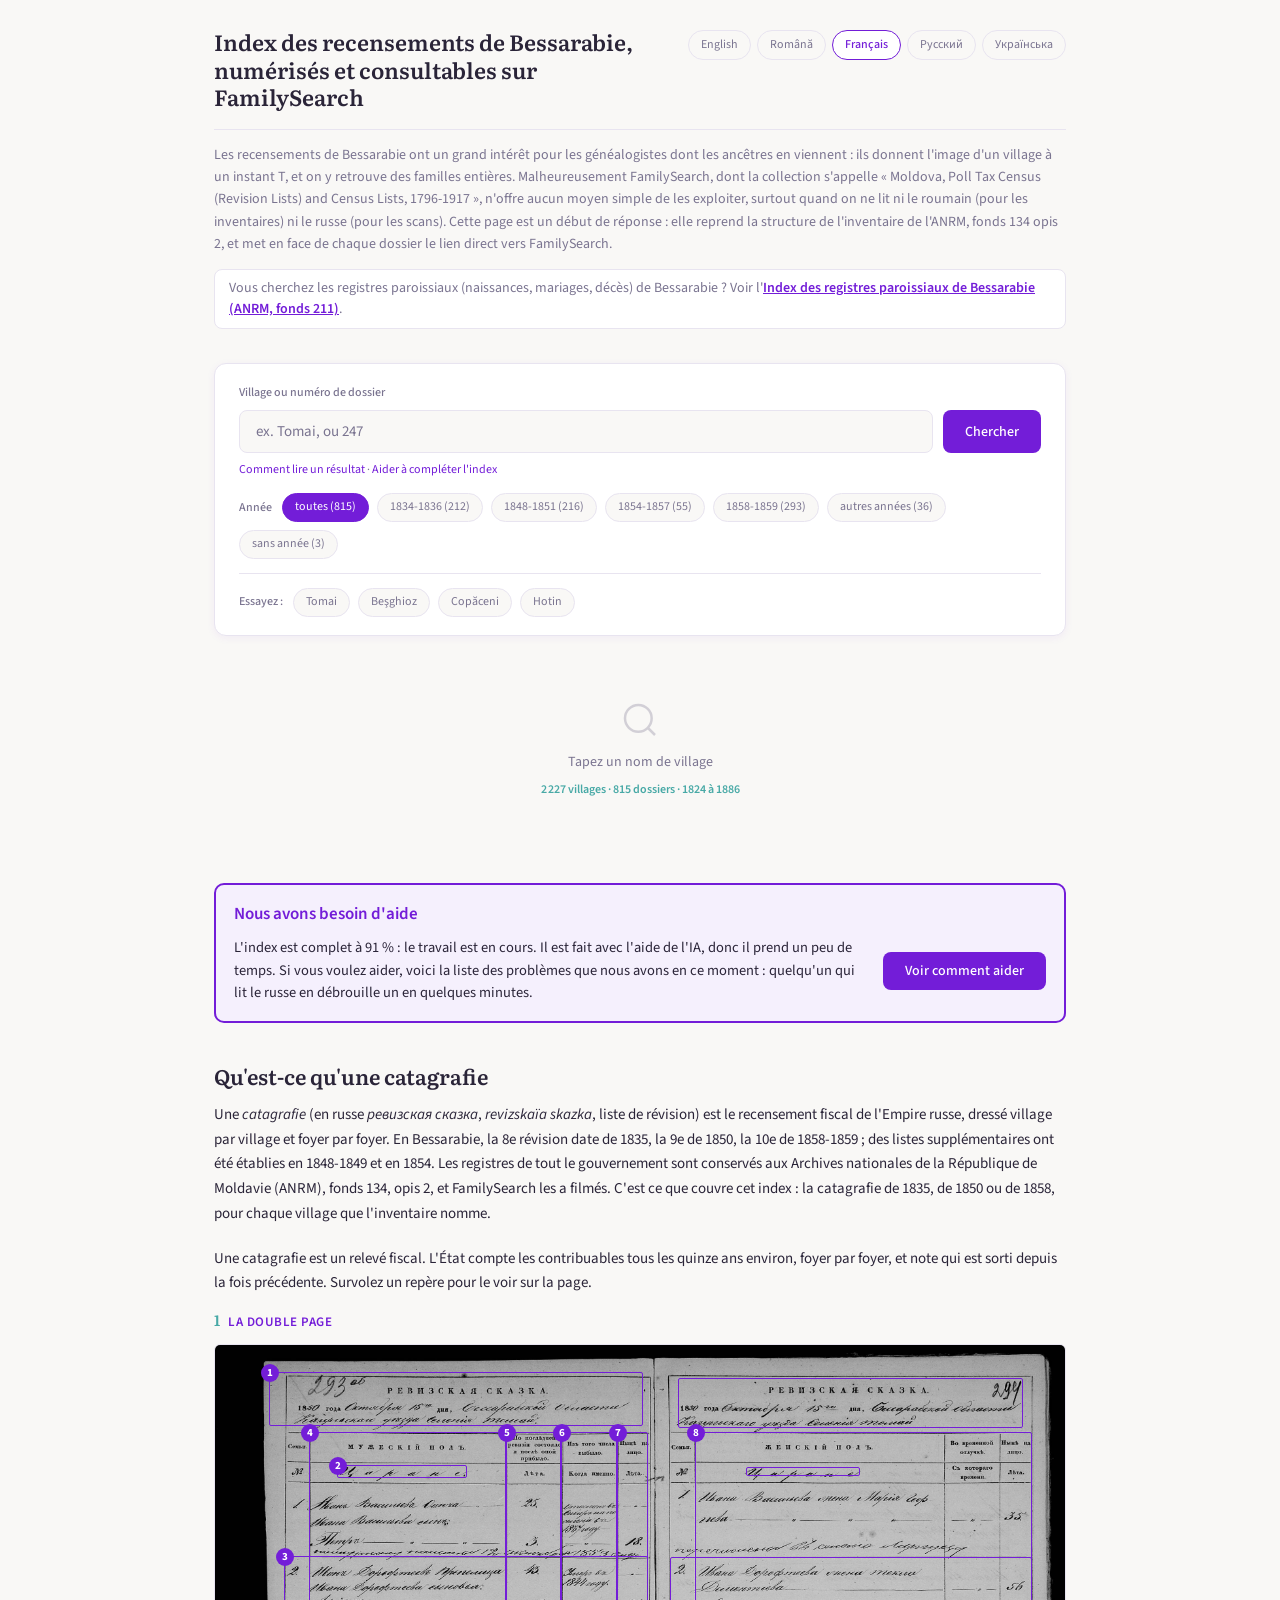
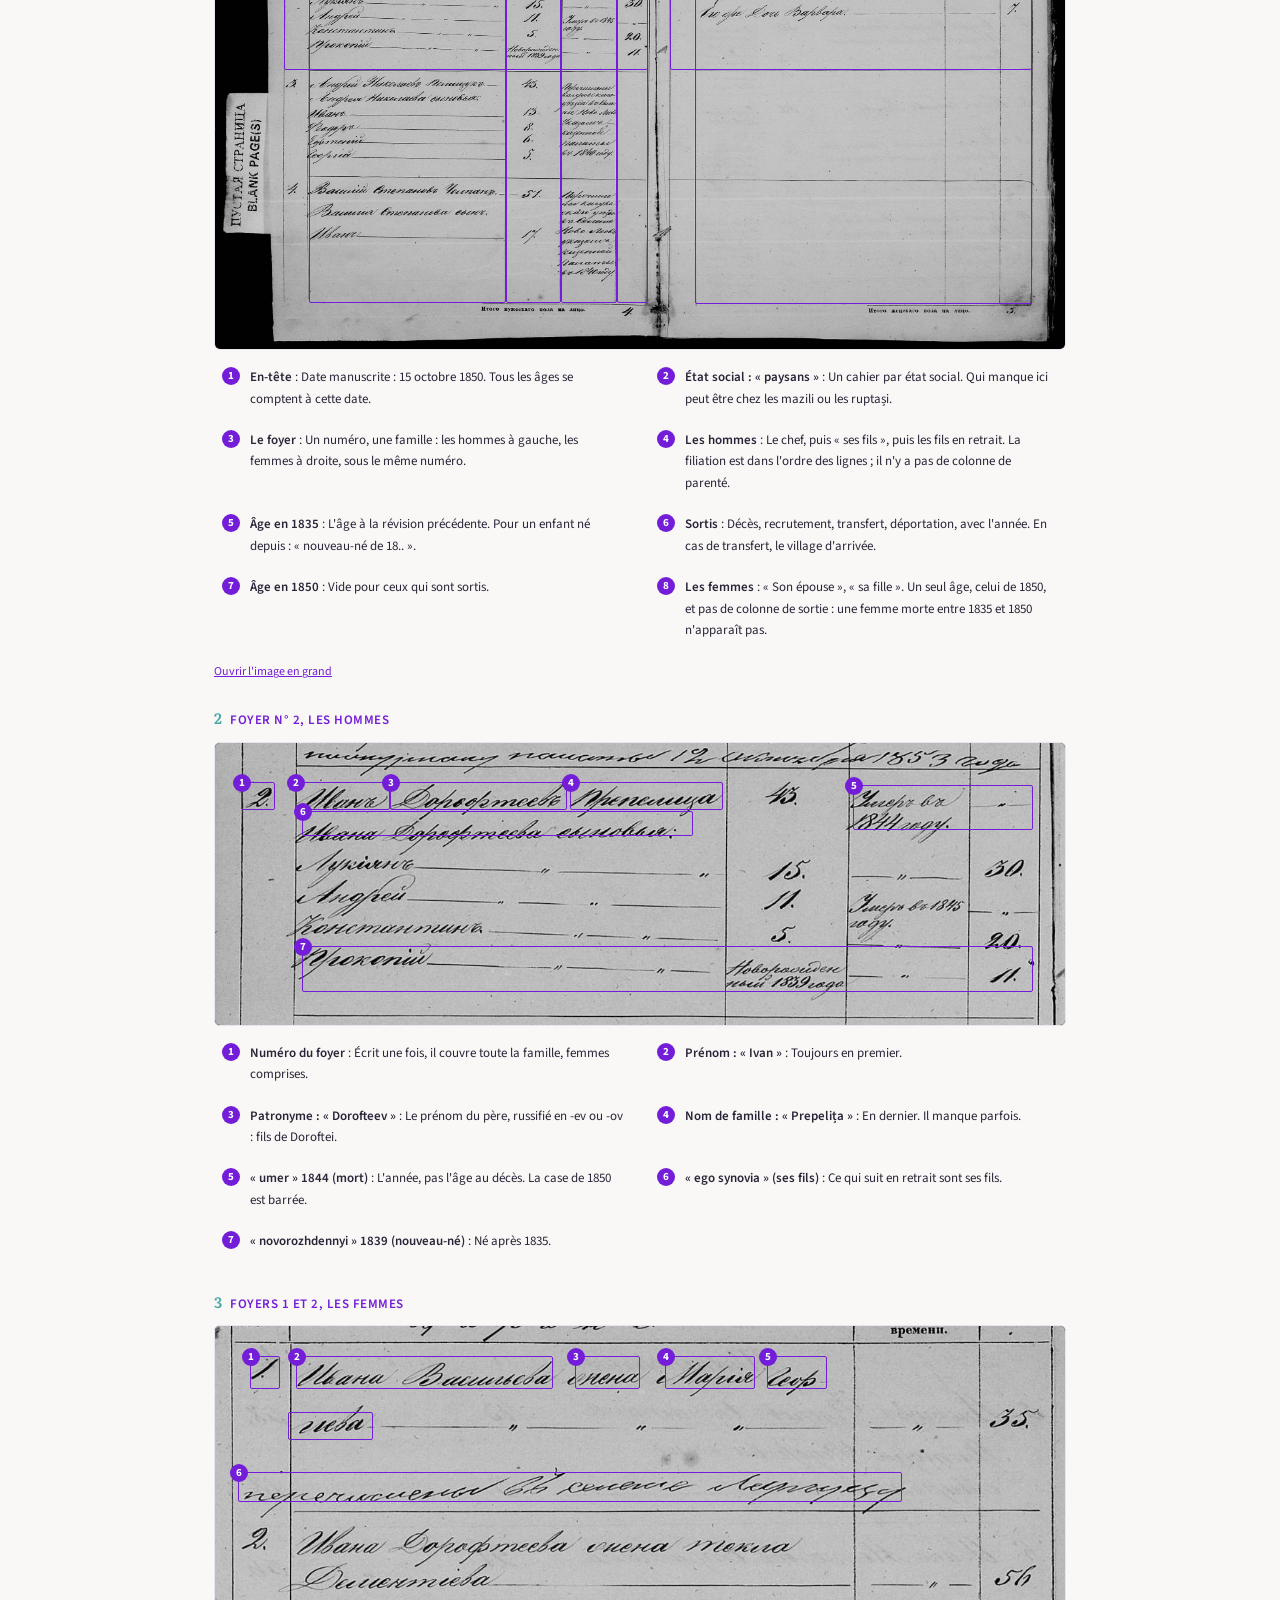
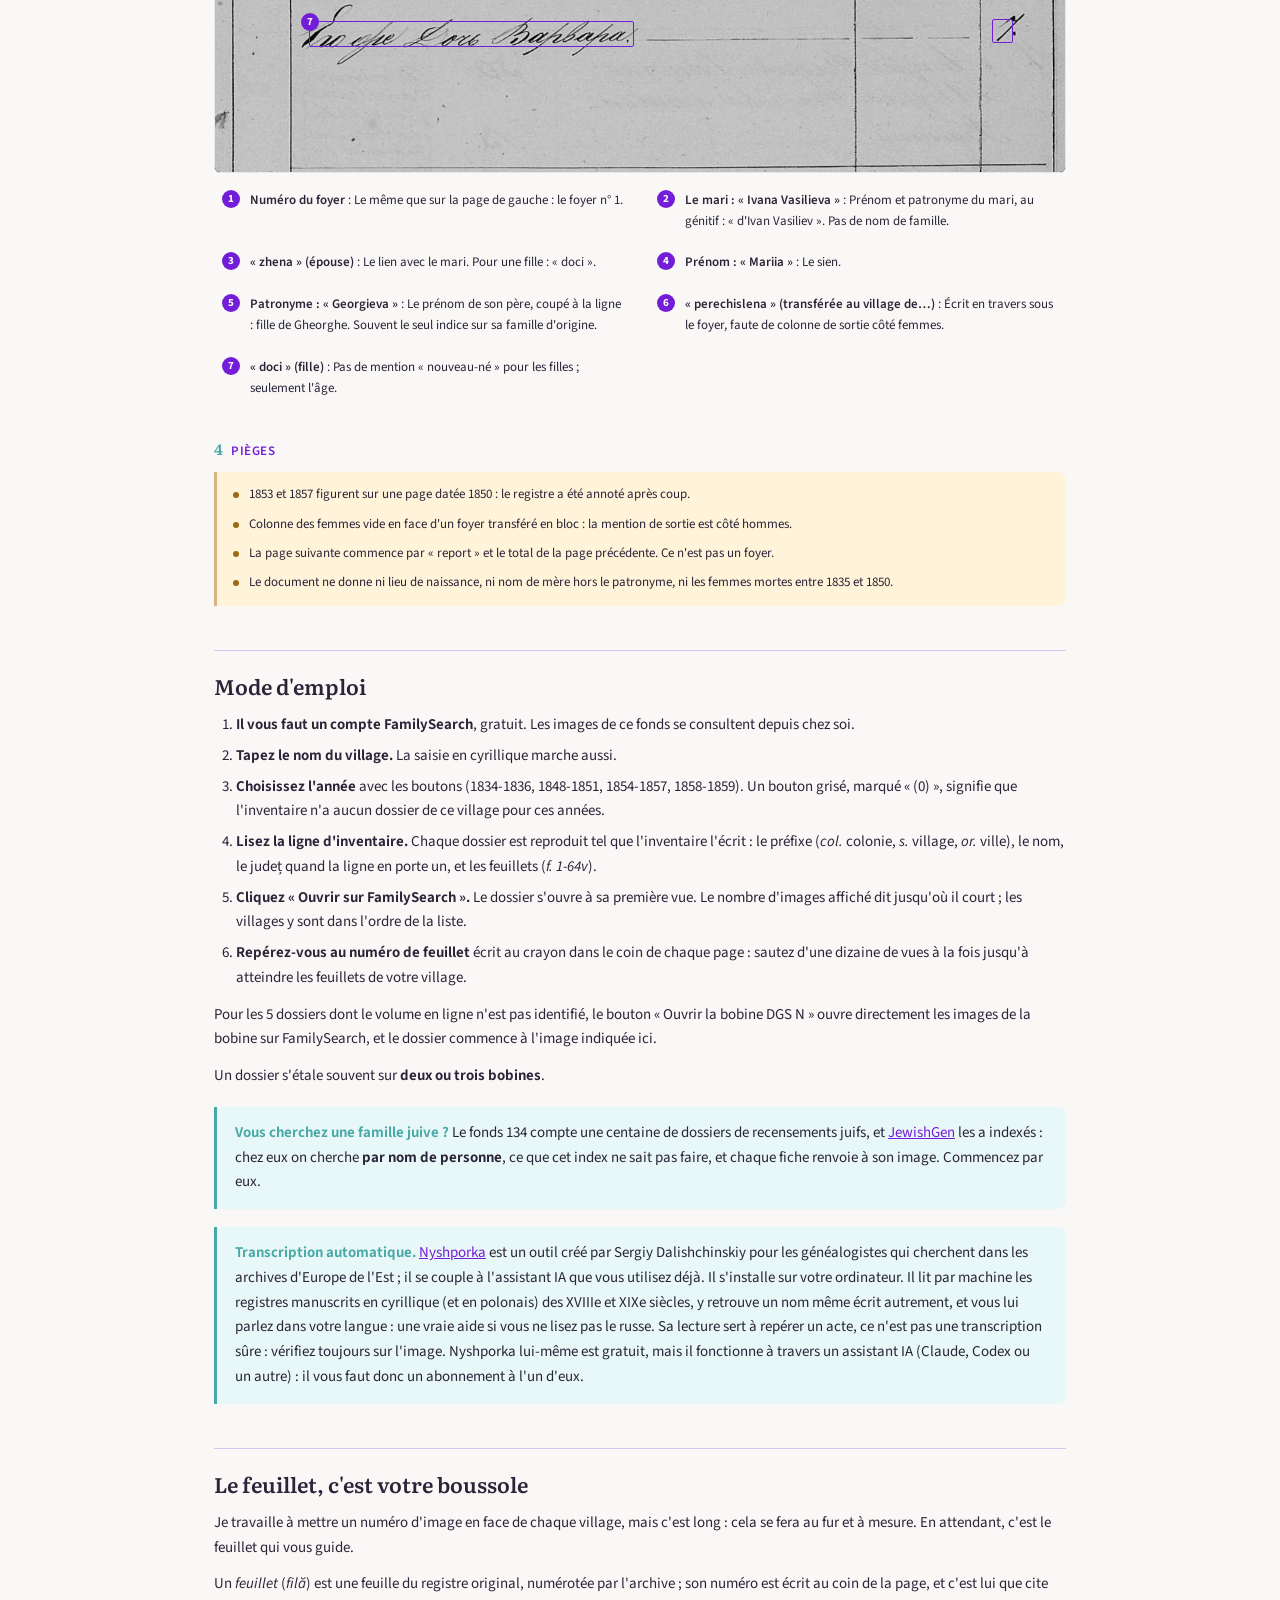
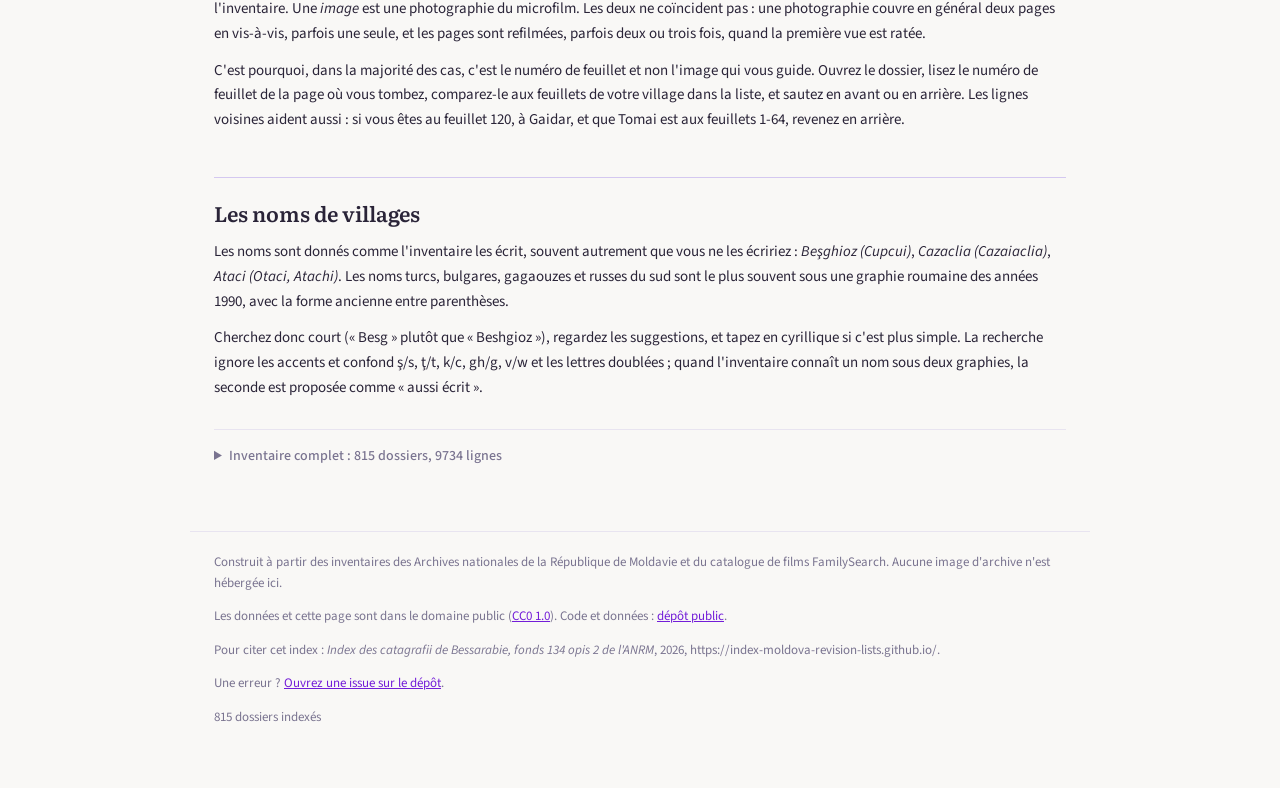
==== fr.html @ 15d94f18 "Vues proposées : 422, 435, 780, 837" ====
<!doctype html>
<html lang="fr">
<head>
<meta charset="utf-8">
<meta name="viewport" content="width=device-width, initial-scale=1">
<meta name="color-scheme" content="light dark">
<meta name="msvalidate.01" content="35AE9F61EAFE0A6614156FE046B05B93">
<title>Moldova, Poll Tax Census (Revision Lists) : les recensements de Bessarabie par village, 1835-1859</title>
<meta name="description" content="La collection FamilySearch ne se feuillette qu&#x27;image par image et l&#x27;inventaire est en roumain. Cet index vous mène de votre village au bon dossier, en un clic.">
<link rel="alternate" hreflang="en" href="https://index-moldova-revision-lists.github.io/">
<link rel="alternate" hreflang="ro" href="https://index-moldova-revision-lists.github.io/ro.html">
<link rel="alternate" hreflang="fr" href="https://index-moldova-revision-lists.github.io/fr.html">
<link rel="alternate" hreflang="ru" href="https://index-moldova-revision-lists.github.io/ru.html">
<link rel="alternate" hreflang="uk" href="https://index-moldova-revision-lists.github.io/uk.html">
<link rel="alternate" hreflang="x-default" href="https://index-moldova-revision-lists.github.io/">
<link rel="canonical" href="https://index-moldova-revision-lists.github.io/fr.html">
<link rel="preconnect" href="https://fonts.googleapis.com">
<link rel="preconnect" href="https://fonts.gstatic.com" crossorigin>
<link href="https://fonts.googleapis.com/css2?family=Literata:opsz,wght@7..72,400;7..72,600&family=Source+Sans+3:wght@400;500;600&display=swap" rel="stylesheet">
<link rel="stylesheet" href="style.css?v=96d4b957">
<script type="application/ld+json">{"@context":"https://schema.org","@type":"Dataset","name":"Index des recensements de Bessarabie, numérisés et consultables sur FamilySearch","description":"La collection FamilySearch ne se feuillette qu'image par image et l'inventaire est en roumain. Cet index vous mène de votre village au bon dossier, en un clic.","inLanguage":"fr","url":"https://index-moldova-revision-lists.github.io/fr.html","license":"https://creativecommons.org/publicdomain/zero/1.0/","isAccessibleForFree":true,"keywords":"catagrafie, ревизская сказка, ревізька казка, revision list, recensamant, poll tax census, Bessarabia, Basarabia, Moldova, ANRM, FamilySearch, genealogy, fond 134","temporalCoverage":"1824/1886","spatialCoverage":"Bessarabia (Republic of Moldova, Odesa and Chernivtsi oblasts, Ukraine)","isBasedOn":"National Archives of the Republic of Moldova, fond 134 opis 2","dateModified":"2026-10-25","distribution":[{"@type":"DataDownload","encodingFormat":"application/x-ndjson","contentUrl":"https://index-moldova-revision-lists.github.io/data/index.jsonl"},{"@type":"DataDownload","encodingFormat":"text/csv","contentUrl":"https://index-moldova-revision-lists.github.io/data/lignes.csv"},{"@type":"DataDownload","encodingFormat":"text/csv","contentUrl":"https://index-moldova-revision-lists.github.io/data/dossiers.csv"}],"sameAs":"https://github.com/index-moldova-revision-lists/index-moldova-revision-lists.github.io"}</script>
</head>
<body>
<header class="entete">
  <div class="entete-titre">
    <h1>Index des recensements de Bessarabie, numérisés et consultables sur FamilySearch</h1>
  </div>
  <nav class="langues"><a href="index.html" hreflang="en">English</a> <a href="ro.html" hreflang="ro">Română</a> <a href="fr.html" aria-current='page' hreflang="fr">Français</a> <a href="ru.html" hreflang="ru">Русский</a> <a href="uk.html" hreflang="uk">Українська</a></nav>
  <p class="chapeau">Les recensements de Bessarabie ont un grand intérêt pour les généalogistes dont les ancêtres en viennent : ils donnent l&#x27;image d&#x27;un village à un instant T, et on y retrouve des familles entières. Malheureusement FamilySearch, dont la collection s&#x27;appelle « Moldova, Poll Tax Census (Revision Lists) and Census Lists, 1796-1917 », n&#x27;offre aucun moyen simple de les exploiter, surtout quand on ne lit ni le roumain (pour les inventaires) ni le russe (pour les scans). Cette page est un début de réponse : elle reprend la structure de l&#x27;inventaire de l&#x27;ANRM, fonds 134 opis 2, et met en face de chaque dossier le lien direct vers FamilySearch.</p>
  <p class="croise">Vous cherchez les registres paroissiaux (naissances, mariages, décès) de Bessarabie ? Voir l&#x27;<a href="https://index-moldova-parish-registers.github.io/fr.html" hreflang="fr">Index des registres paroissiaux de Bessarabie (ANRM, fonds 211)</a>.</p>
</header>
<main>
<div class="search-box">
  <form id="recherche" role="search">
    <label for="q" class="filter-label">Village ou numéro de dossier</label>
    <div class="search-row">
      <div class="champ">
        <input id="q" class="search-input" type="search" placeholder="Chargement de l&#x27;index…" disabled autocomplete="off" spellcheck="false" role="combobox" aria-autocomplete="list" aria-expanded="false" aria-controls="suggestions">
        <ul id="suggestions" role="listbox" hidden></ul>
      </div>
      <button type="submit" id="bouton" class="btn" disabled>Chercher</button>
    </div>
  </form>
  <p class="aide"><a href="#mode-emploi">Comment lire un résultat</a> · <a href="help-fr.html">Aider à compléter l&#x27;index</a></p>
  <p id="graphie" hidden></p>
  <div id="annees" class="puces filters" hidden><span class="lbl">Année</span></div>
  <div id="vide" hidden>
    <p id="exemples" class="puces shortcuts"><span class="lbl">Essayez :</span></p>
  </div>
</div>
<div id="etat-vide" class="empty">
  <svg width="40" height="40" viewBox="0 0 24 24" fill="none" stroke="currentColor" stroke-width="1.5" aria-hidden="true"><circle cx="11" cy="11" r="8"/><path d="m21 21-4.35-4.35"/></svg>
  <p class="si-charge">Tapez un nom de village</p>
  <p class="si-chargement">Chargement de l&#x27;index…</p>
  <p id="stats-ligne" class="si-charge"></p>
</div>
<p id="chargement" class="erreur" hidden>L&#x27;index n&#x27;a pas pu être chargé. Rechargez la page.</p>
<p id="compte" class="status"></p>
<p id="proches" hidden></p>
<div id="resultats" class="results" hidden></div>
<aside class="encours"><h2>Nous avons besoin d&#x27;aide</h2><p>L&#x27;index est complet à 91 % : le travail est en cours. Il est fait avec l&#x27;aide de l&#x27;IA, donc il prend un peu de temps. Si vous voulez aider, voici la liste des problèmes que nous avons en ce moment : quelqu&#x27;un qui lit le russe en débrouille un en quelques minutes.</p><a class="btn" href="help-fr.html">Voir comment aider</a></aside>
<div class="textes">
<h2 id="catagrafie">Qu&#x27;est-ce qu&#x27;une catagrafie</h2>
<p>Une <em>catagrafie</em> (en russe <em>ревизская сказка</em>, <em>revizskaïa skazka</em>, liste de révision) est le recensement fiscal de l'Empire russe, dressé village par village et foyer par foyer. En Bessarabie, la 8e révision date de 1835, la 9e de 1850, la 10e de 1858-1859 ; des listes supplémentaires ont été établies en 1848-1849 et en 1854. Les registres de tout le gouvernement sont conservés aux Archives nationales de la République de Moldavie (ANRM), fonds 134, opis 2, et FamilySearch les a filmés. C'est ce que couvre cet index : la catagrafie de 1835, de 1850 ou de 1858, pour chaque village que l'inventaire nomme.</p>
<div class="illus">
<p>Une catagrafie est un relevé fiscal. L&#x27;État compte les contribuables tous les quinze ans environ, foyer par foyer, et note qui est sorti depuis la fois précédente. Survolez un repère pour le voir sur la page.</p>
<h3>La double page</h3>
<div class="illus-fig">
<div class="plaque" style="aspect-ratio:260000/185100">
<img src="catagrafie-tomai-1850.jpg" alt="Catagrafie de Tomai, 1850" width="2600" height="1851" loading="lazy" decoding="async">
<span class="zone" data-z="A1" style="left:6.400%;top:4.600%;width:44.000%;height:8.800%"><b>1</b></span>
<span class="zone" data-z="A1" style="left:54.500%;top:5.600%;width:40.500%;height:8.200%"></span>
<span class="zone" data-z="A2" style="left:14.400%;top:20.000%;width:15.300%;height:2.100%"><b>2</b></span>
<span class="zone" data-z="A2" style="left:62.500%;top:20.200%;width:13.400%;height:1.600%"></span>
<span class="zone" data-z="A3" style="left:8.100%;top:35.000%;width:42.900%;height:18.800%"><b>3</b></span>
<span class="zone" data-z="A3" style="left:53.500%;top:35.100%;width:42.600%;height:18.700%"></span>
<span class="zone" data-z="A4" style="left:11.100%;top:14.400%;width:23.100%;height:78.000%"><b>4</b></span>
<span class="zone" data-z="A5" style="left:34.200%;top:14.400%;width:6.500%;height:78.000%"><b>5</b></span>
<span class="zone" data-z="A6" style="left:40.700%;top:14.400%;width:6.600%;height:78.000%"><b>6</b></span>
<span class="zone" data-z="A7" style="left:47.300%;top:14.400%;width:3.700%;height:78.000%"><b>7</b></span>
<span class="zone" data-z="A8" style="left:56.500%;top:14.500%;width:39.600%;height:78.000%"><b>8</b></span>
</div>
<ol class="illus-leg">
<li data-z="A1"><b>1</b><span><strong>En-tête</strong> : Date manuscrite : 15 octobre 1850. Tous les âges se comptent à cette date.</span></li>
<li data-z="A2"><b>2</b><span><strong>État social : « paysans »</strong> : Un cahier par état social. Qui manque ici peut être chez les mazili ou les ruptași.</span></li>
<li data-z="A3"><b>3</b><span><strong>Le foyer</strong> : Un numéro, une famille : les hommes à gauche, les femmes à droite, sous le même numéro.</span></li>
<li data-z="A4"><b>4</b><span><strong>Les hommes</strong> : Le chef, puis « ses fils », puis les fils en retrait. La filiation est dans l&#x27;ordre des lignes ; il n&#x27;y a pas de colonne de parenté.</span></li>
<li data-z="A5"><b>5</b><span><strong>Âge en 1835</strong> : L&#x27;âge à la révision précédente. Pour un enfant né depuis : « nouveau-né de 18.. ».</span></li>
<li data-z="A6"><b>6</b><span><strong>Sortis</strong> : Décès, recrutement, transfert, déportation, avec l&#x27;année. En cas de transfert, le village d&#x27;arrivée.</span></li>
<li data-z="A7"><b>7</b><span><strong>Âge en 1850</strong> : Vide pour ceux qui sont sortis.</span></li>
<li data-z="A8"><b>8</b><span><strong>Les femmes</strong> : « Son épouse », « sa fille ». Un seul âge, celui de 1850, et pas de colonne de sortie : une femme morte entre 1835 et 1850 n&#x27;apparaît pas.</span></li>
</ol></div>
<p class="illus-lien"><a href="catagrafie-tomai-1850.jpg" target="_blank" rel="noopener">Ouvrir l&#x27;image en grand</a></p>
<h3>Foyer n° 2, les hommes</h3>
<div class="illus-fig">
<div class="plaque" style="aspect-ratio:118820/39611">
<img src="catagrafie-tomai-1850.jpg" alt="Catagrafie de Tomai, 1850" width="2600" height="1851" loading="lazy" decoding="async" style="position:absolute;max-width:none;width:218.818%;left:-14.880%;top:-156.075%">
<span class="zone" data-z="B1" style="left:3.063%;top:14.019%;width:3.939%;height:9.813%"><b>1</b></span>
<span class="zone" data-z="B2" style="left:9.409%;top:14.019%;width:11.160%;height:9.813%"><b>2</b></span>
<span class="zone" data-z="B3" style="left:20.569%;top:14.019%;width:20.788%;height:9.813%"><b>3</b></span>
<span class="zone" data-z="B4" style="left:41.794%;top:14.019%;width:17.943%;height:9.813%"><b>4</b></span>
<span class="zone" data-z="B5" style="left:75.055%;top:14.953%;width:21.225%;height:15.888%"><b>5</b></span>
<span class="zone" data-z="B6" style="left:10.284%;top:24.299%;width:45.952%;height:8.879%"><b>6</b></span>
<span class="zone" data-z="B7" style="left:10.284%;top:71.963%;width:85.996%;height:16.355%"><b>7</b></span>
</div>
<ol class="illus-leg">
<li data-z="B1"><b>1</b><span><strong>Numéro du foyer</strong> : Écrit une fois, il couvre toute la famille, femmes comprises.</span></li>
<li data-z="B2"><b>2</b><span><strong>Prénom : « Ivan »</strong> : Toujours en premier.</span></li>
<li data-z="B3"><b>3</b><span><strong>Patronyme : « Dorofteev »</strong> : Le prénom du père, russifié en -ev ou -ov : fils de Doroftei.</span></li>
<li data-z="B4"><b>4</b><span><strong>Nom de famille : « Prepelița »</strong> : En dernier. Il manque parfois.</span></li>
<li data-z="B5"><b>5</b><span><strong>« umer » 1844 (mort)</strong> : L&#x27;année, pas l&#x27;âge au décès. La case de 1850 est barrée.</span></li>
<li data-z="B6"><b>6</b><span><strong>« ego synovia » (ses fils)</strong> : Ce qui suit en retrait sont ses fils.</span></li>
<li data-z="B7"><b>7</b><span><strong>« novorozhdennyi » 1839 (nouveau-né)</strong> : Né après 1835.</span></li>
</ol></div>
<h3>Foyers 1 et 2, les femmes</h3>
<div class="illus-fig">
<div class="plaque" style="aspect-ratio:114920/60343">
<img src="catagrafie-tomai-1850.jpg" alt="Catagrafie de Tomai, 1850" width="2600" height="1851" loading="lazy" decoding="async" style="position:absolute;max-width:none;width:226.244%;left:-119.005%;top:-66.258%">
<span class="zone" data-z="C1" style="left:4.072%;top:6.748%;width:3.620%;height:7.362%"><b>1</b></span>
<span class="zone" data-z="C2" style="left:9.502%;top:6.748%;width:30.317%;height:7.362%"><b>2</b></span>
<span class="zone" data-z="C3" style="left:42.308%;top:6.748%;width:7.692%;height:7.362%"><b>3</b></span>
<span class="zone" data-z="C4" style="left:52.941%;top:6.748%;width:10.633%;height:7.362%"><b>4</b></span>
<span class="zone" data-z="C5" style="left:64.932%;top:6.748%;width:7.014%;height:7.362%"><b>5</b></span>
<span class="zone" data-z="C5" style="left:8.597%;top:19.325%;width:9.955%;height:6.135%"></span>
<span class="zone" data-z="C6" style="left:2.715%;top:32.822%;width:78.054%;height:6.748%"><b>6</b></span>
<span class="zone" data-z="C7" style="left:11.086%;top:66.258%;width:38.235%;height:5.828%"><b>7</b></span>
<span class="zone" data-z="C7" style="left:91.403%;top:65.644%;width:2.489%;height:5.521%"></span>
</div>
<ol class="illus-leg">
<li data-z="C1"><b>1</b><span><strong>Numéro du foyer</strong> : Le même que sur la page de gauche : le foyer n° 1.</span></li>
<li data-z="C2"><b>2</b><span><strong>Le mari : « Ivana Vasilieva »</strong> : Prénom et patronyme du mari, au génitif : « d&#x27;Ivan Vasiliev ». Pas de nom de famille.</span></li>
<li data-z="C3"><b>3</b><span><strong>« zhena » (épouse)</strong> : Le lien avec le mari. Pour une fille : « doci ».</span></li>
<li data-z="C4"><b>4</b><span><strong>Prénom : « Mariia »</strong> : Le sien.</span></li>
<li data-z="C5"><b>5</b><span><strong>Patronyme : « Georgieva »</strong> : Le prénom de son père, coupé à la ligne : fille de Gheorghe. Souvent le seul indice sur sa famille d&#x27;origine.</span></li>
<li data-z="C6"><b>6</b><span><strong>« perechislena » (transférée au village de…)</strong> : Écrit en travers sous le foyer, faute de colonne de sortie côté femmes.</span></li>
<li data-z="C7"><b>7</b><span><strong>« doci » (fille)</strong> : Pas de mention « nouveau-né » pour les filles ; seulement l&#x27;âge.</span></li>
</ol></div>
<h3>Pièges</h3><ul class="illus-pieges">
<li>1853 et 1857 figurent sur une page datée 1850 : le registre a été annoté après coup.</li>
<li>Colonne des femmes vide en face d&#x27;un foyer transféré en bloc : la mention de sortie est côté hommes.</li>
<li>La page suivante commence par « report » et le total de la page précédente. Ce n&#x27;est pas un foyer.</li>
<li>Le document ne donne ni lieu de naissance, ni nom de mère hors le patronyme, ni les femmes mortes entre 1835 et 1850.</li>
</ul>
</div>
<h2 id="mode-emploi">Mode d&#x27;emploi</h2>
<ol><li><strong>Il vous faut un compte FamilySearch</strong>, gratuit. Les images de ce fonds se consultent depuis chez soi.</li><li><strong>Tapez le nom du village.</strong> La saisie en cyrillique marche aussi.</li><li><strong>Choisissez l'année</strong> avec les boutons (1834-1836, 1848-1851, 1854-1857, 1858-1859). Un bouton grisé, marqué « (0) », signifie que l'inventaire n'a aucun dossier de ce village pour ces années.</li><li><strong>Lisez la ligne d'inventaire.</strong> Chaque dossier est reproduit tel que l'inventaire l'écrit : le préfixe (<em>col.</em> colonie, <em>s.</em> village, <em>or.</em> ville), le nom, le județ quand la ligne en porte un, et les feuillets (<em>f. 1-64v</em>).</li><li><strong>Cliquez « Ouvrir sur FamilySearch ».</strong> Le dossier s'ouvre à sa première vue. Le nombre d'images affiché dit jusqu'où il court ; les villages y sont dans l'ordre de la liste.</li><li><strong>Repérez-vous au numéro de feuillet</strong> écrit au crayon dans le coin de chaque page : sautez d'une dizaine de vues à la fois jusqu'à atteindre les feuillets de votre village.</li></ol>
<p>Pour les 5 dossiers dont le volume en ligne n'est pas identifié, le bouton « Ouvrir la bobine DGS N » ouvre directement les images de la bobine sur FamilySearch, et le dossier commence à l'image indiquée ici.</p>
<p>Un dossier s'étale souvent sur <strong>deux ou trois bobines</strong>.</p>
<p class='encadre'><strong>Vous cherchez une famille juive ?</strong> Le fonds 134 compte une centaine de dossiers de recensements juifs, et <a href='https://www.jewishgen.org/databases/all/' rel='noopener'>JewishGen</a> les a indexés : chez eux on cherche <strong>par nom de personne</strong>, ce que cet index ne sait pas faire, et chaque fiche renvoie à son image. Commencez par eux.</p>
<p class='encadre'><strong>Transcription automatique.</strong> <a href='https://nyshporka.online/fr/' rel='noopener'>Nyshporka</a> est un outil créé par Sergiy Dalishchinskiy pour les généalogistes qui cherchent dans les archives d'Europe de l'Est ; il se couple à l'assistant IA que vous utilisez déjà. Il s'installe sur votre ordinateur. Il lit par machine les registres manuscrits en cyrillique (et en polonais) des XVIIIe et XIXe siècles, y retrouve un nom même écrit autrement, et vous lui parlez dans votre langue : une vraie aide si vous ne lisez pas le russe. Sa lecture sert à repérer un acte, ce n'est pas une transcription sûre : vérifiez toujours sur l'image. Nyshporka lui-même est gratuit, mais il fonctionne à travers un assistant IA (Claude, Codex ou un autre) : il vous faut donc un abonnement à l'un d'eux.</p>
<h2 id="feuillet">Le feuillet, c&#x27;est votre boussole</h2>
<p>Je travaille à mettre un numéro d'image en face de chaque village, mais c'est long : cela se fera au fur et à mesure. En attendant, c'est le feuillet qui vous guide.</p>
<p>Un <em>feuillet</em> (<em>filă</em>) est une feuille du registre original, numérotée par l'archive ; son numéro est écrit au coin de la page, et c'est lui que cite l'inventaire. Une <em>image</em> est une photographie du microfilm. Les deux ne coïncident pas : une photographie couvre en général deux pages en vis-à-vis, parfois une seule, et les pages sont refilmées, parfois deux ou trois fois, quand la première vue est ratée.</p>
<p>C'est pourquoi, dans la majorité des cas, c'est le numéro de feuillet et non l'image qui vous guide. Ouvrez le dossier, lisez le numéro de feuillet de la page où vous tombez, comparez-le aux feuillets de votre village dans la liste, et sautez en avant ou en arrière. Les lignes voisines aident aussi : si vous êtes au feuillet 120, à Gaidar, et que Tomai est aux feuillets 1-64, revenez en arrière.</p>
<h2 id="noms">Les noms de villages</h2>
<p>Les noms sont donnés comme l'inventaire les écrit, souvent autrement que vous ne les écririez : <em>Beşghioz (Cupcui)</em>, <em>Cazaclia (Cazaiaclia)</em>, <em>Ataci (Otaci, Atachi)</em>. Les noms turcs, bulgares, gagaouzes et russes du sud sont le plus souvent sous une graphie roumaine des années 1990, avec la forme ancienne entre parenthèses.</p>
<p>Cherchez donc court (« Besg » plutôt que « Beshgioz »), regardez les suggestions, et tapez en cyrillique si c'est plus simple. La recherche ignore les accents et confond ş/s, ţ/t, k/c, gh/g, v/w et les lettres doublées ; quand l'inventaire connaît un nom sous deux graphies, la seconde est proposée comme « aussi écrit ».</p>
</div>
<details class="inventaire" id="inventaire">
<summary>Inventaire complet : 815 dossiers, 9734 lignes</summary>
<p class="inv-intro">L'inventaire entier en texte, pour qu'il se lise, s'imprime, se cite, et que les moteurs de recherche le trouvent. Le champ de recherche ci-dessus fait la même chose en un clic ; chaque numéro de dossier ci-dessous ouvre son résultat.</p>
<p class="inv-intro">Les données, lisibles par une machine : <a href='data/index.jsonl'>index.jsonl</a>, <a href='data/lignes.csv'>lignes.csv</a>, <a href='data/dossiers.csv'>dossiers.csv</a>, avec un <a href='data/DICTIONNAIRE.md'>dictionnaire des champs</a> et un <a href='llms.txt'>mode d'emploi pour les assistants IA</a>. Domaine public, sans clé d'accès.</p>
<ol class="inv">
<li><a href="?q=1">1</a> · <i>1834</i> · <span>Listes de revision des paysans des villages du judet d&#x27;Akkerman, pour les annees 1834-1836.</span><em>Villages : Roşu · Hanchîşla (Ganchişla, Hanul Cîşlei) · Palanca · Tudora (Tudorova) · Crocmaz (Corcmaz) · Olăneşti · Cioburciu · Talmaza · Alexandrovca, plasa Olăneşti · Vedensc · Voznesensc · Ermoclia · Ivanovca plasa Olăneşti · Copceac · Carahasani plasa Olăneşti · Caplani · Moldovca (Vădeni) · Nicolaevca, plasa Olăneşti · Popovca, plasa Olăneşti · Petropavlovca, plasa Olăneşti · Petrovca · Răileanca, plasa Olăneşti · Semionovca, plasa Olăneşti · Slobozia-Hăneşti · Uspenskoe · Feşteliţa · Frumuşica (Formuşica) · Ţaricianca, plasa Olăneşti</em></li>
<li><a href="?q=2">2</a> · <i>1835</i> · <span>Listes de revision des paysans libres, des colons, des negociants, des mazili, des ruptasi et des boiernasi des villages du comte d&#x27;Orhei et du comte de Iasi pour l&#x27;annee 1835.</span><em>Villages : Tuzara · Trifeşti · Tătăreşti · Teleşeu · Tarasova · Trebujeni · Tabăra · Tîrzieni · Teleneşti · Teleneştii Vechi · Tîrşiţei</em></li>
<li><a href="?q=3">3</a> · <i>1835-1836</i> · <span>Listes de revision supplementaires des colons des villages du domaine de l&#x27;Etat du judet d&#x27;Akkerman, pour les annees 1835, 1836.</span><em>Villages : Borisovca · Voznesensc · Jevrieni · Chebabcea · Carahasani · Olăneşti · Slobozia-Hăneşti · Tatarbunar · Uspenscoe · Ţariceanca · Cicima · Şagani</em></li>
<li><a href="?q=4">4</a> · <i>1835</i> · <span>Listes de revision des habitants et des paysans des communautes de roms (tsiganes), de moldaves et de petits-russiens des faubourgs de la ville d&#x27;Akkerman, pour l&#x27;annee 1835.</span><em>Villages : Crivda · Popuşoi · Kamenîi Most · Şabo</em></li>
<li><a href="?q=5">5</a> · <i>1835</i> · <span>Listes de revision avec les listes des colons d&#x27;Etat, des dvoreni, des mazili et des ruptaşi des villages du comte d&#x27;Akkerman pour l&#x27;annee 1835.</span><em>Villages : Baccealia · Borisovca · Vasilievca · Gălileşti · Gura-Celighider (Satul Nou) · Divizia · Draculea · Dimitrovca · Jevreni · Zolocani · Chebabcea · Caramahmet · Cariacica (Cariacichi,Caracicov) · Chitai · Neruşai · Pavlovca · Plahteevca · Pocrovca · Sergheevca · Spascoe · Tatarbunar · tîrgul Tatarbunar · Taşlîc · Furmanca · Cicima · Şagani · Iaroslavca · Iasinovca · Constantinovca · Nicolaevca · Mihailovca · Novotroiţc</em></li>
<li><a href="?q=6">6</a> · <i>1835</i> · <span>Listes de revision des desservants des cultes des eglises de la ville d&#x27;Akkerman et des villages du judet d&#x27;Akkerman, et de la ville de Chilia, judet d&#x27;Ismail, pour l&#x27;annee 1835.</span><em>Villages : Akkerman · Crivda · Păpuşoi · Roşu · Divizia · Tatarbunar · Şabo · Carahasani · Olăneşti · Volontirovca · Tălmaza · Răileanca · Ermoclia · Alexandrovca Nouă · Vedensc · Neruşai · Cicima · Draculea · Caramahmet · Han-Cîşla · Palanca · Tudora · Corcmaz (Crocmaz) · Purcari · Răscăeţi · Slobozia-Hăneşti · Caplani · Moldovca (Vodeni ) · Ciobruciu (Cioburciu) · Popovca · Feşteliţa · Copceac · Formuşica (Frumuşica) · Ţariceanca · Şagani · Zolocari · Acmanghit · Mihailovca · Gura-Celighider (Satul Nou) · Gălileşti · Taşlâc · Furmanca · Chitai · Chilia</em></li>
<li><a href="?q=7">7</a> · <i>1835</i> · <span>Listes de revision des petits bourgeois et de la noblesse (dvoreni) des societes de grands-russiens, de szlachta et de petits-russiens de la ville d&#x27;Akkerman pour l&#x27;annee 1835.</span><em>Villages : Akkerman</em></li>
<li><a href="?q=8">8</a> · <i>1835</i> · <span>Listes de revision des dvoreni, des mazili, des ruptaşi et des şleahtici des villages du comte d&#x27;Akkerman pour l&#x27;annee 1835.</span><em>Villages : Akkerman · Gura-Celighider (Satul Nou ) · Gălileşti · Copceac · Chebabcea · Moldovca (Vodeni ) · Neruşai · Palanca · Tălmaza · Taşlîc</em></li>
<li><a href="?q=9">9</a> · <i>1835</i> · <span>Listes de revision des colons des colonies allemandes du comte d&#x27;Akkerman pour l&#x27;annee 1835.</span><em>Villages : Borodino · Berezina · Brieni · Gnadental · Crasna · Cleastiţi · Leipţig · Culm · Caţbah · Maloiaroslaveţi I · Maloiaroslaveţi II · Arcizul Nou · Paris · Sarata · Arcizul Vechi · Tarutino · Tepliţ · Ferşampenoise I · Ferşampenoise II · nr. 13, Friedenstal · Şabo</em></li>
<li><a href="?q=10">10</a> · <i>1835</i> · <span>Listes de revision des habitants des villages des judete d&#x27;Akkerman et de Iaşi pour l&#x27;annee 1835.</span><em>Villages : Penico, filele …..2 · Băhrineşti · Nădejdea · Purcari · Răscăieţi</em></li>
<li><a href="?q=11">11</a> · <i>1835</i> · <span>Listes de revision des serviteurs de cour de la ville d&#x27;Akkerman et des serviteurs de cour du domaine de Cădăeşti, judet d&#x27;Akkerman, pour l&#x27;annee 1835.</span><em>Villages : Akkerman · Cădăeşti</em></li>
<li><a href="?q=12">12</a> · <i>1859</i> · <span>Listes de revision des habitants et des colons d&#x27;Etat des villages du domaine de l&#x27;Etat du judet d&#x27;Akkerman. Liste des membres des communautes de moldaves et de szlachta de la ville d&#x27;Akkerman, pour l&#x27;annee 1859.</span><em>Villages : Petropavlovca · Palanca · Akkerman · Neruşai</em></li>
<li><a href="?q=13">13</a> · <i>1835</i> · <span>Listes de revision avec les listes des membres des societes de Petits-Russiens, de l&#x27;ordre ecclesiastique grand-russien, des communautes moldave et juive, de la societe grand-russienne des horlogers et de la classe privilegiee de la ville de Bender pour l&#x27;annee 1835.</span><em>Villages : Bender</em></li>
<li><a href="?q=14">14</a> · <i>1835</i> · <span>Listes de revision des membres des communautes du clerge velikorusse, des communautes malorusse, moldave et juive, de la communaute chretienne des negociants de la 3e guilde, de la communaute juive des negociants de la 3e guilde, de la communaute des horlogers velikorusses et de la classe privilegiee de la ville de Bender pour l&#x27;annee 1835.</span><em>Villages : Bender</em></li>
<li><a href="?q=15">15</a> · <i>1835-1836</i> · <span>Listes de révision des marchands de la 3e guilde des communautés chrétienne et juive de la ville de Bender, avec des serviteurs de cour, des paysans des villes de Bender et Ismail et des villages du district (judeţ) de Bender, pour les années 1835-1836.</span><em>Villages : Bender · Ismail · Gura Galbenă · Chiţcani · Speia · Gura Bîcului · Căuşeni</em></li>
<li><a href="?q=16">16</a> · <i>1835-1836</i> · <span>Listes de revision completant les donnees omises des listes de paysans et de petits bourgeois, du clerge grand-russe, de la societe grand-russe d&#x27;horlogers, et des membres des communautes de petits-russiens, de moldaves et de juifs des villes de Chişinău et de Bender, pour les annees 1835-1836.</span><em>Villages : Chişinău · Bender</em></li>
<li><a href="?q=17">17</a> · <i>1835</i> · <span>Listes de revision des serviteurs de cour et des paysans des villes d&#x27;Akkerman, Bender, Ismail, Leova et Chişinău, et des villages des judets d&#x27;Akkerman, Bender, Hotin, Leova, Orhei et de toutes les citadelles de la region de Bessarabie, pour l&#x27;annee 1835.</span><em>Villages : Akkerman · Bender · Gura Galbenă · Chiţcani · Căuşeni · Speia · Gura Bîcului · Ismail · Tucicov · Chişinău · Chilia · Bolgrad · Leova · Hagi-Abdul · Slobozia Căliceni · Pereni · Mărcăuţi · Babin · Hotin · Bălcăuţi · Seneheu · Ataki (Ataci ) Movilău · Secureni · Edineţ (Edinţa) · Rudi · Nedibăuţi (Nedăbăuţi) · Noua Suliţă (Novoseliţa)</em></li>
<li><a href="?q=18">18</a> · <i>1835</i> · <span>Listes de revision des personnes des classes privilegiees des villages du comte de Bender pour l&#x27;annee 1835.</span><em>Villages : Todireşti · Taraclia · Tănătari · Floreşti · Fîrlădeni · Ţînţăreni · Cimişlia · Cioara Murza · Abaclia</em></li>
<li><a href="?q=19">19</a> · <i>1835</i> · <span>Listes de revision completant les donnees sur les desservants des cultes des eglises des villages du comte de Bender, et sur les desservants des cultes (nouveaux arrives et partis) des eglises de la ville de Bender et des villages du comte de Bender, pour l&#x27;annee 1835.</span><em>Villages : Bender · Hîrbovăţ · Bulboaca · Gura Bîcului · Fîrlădeni · Sălcuţa · Hagimus · Chircăeşti · Tănătari · Cărbuna · Coşcalia · Zaim · Luţeni (Ţînţăreni ) · Căinari · Geamăna · Puhoi · Gangura · Dubăsarii Vechi · Corjova · Baccealia · Cobusca Veche · Cobusca Nouă · Roşcani · Teliţa · Şerpeni · Speia · Puhăceni · Delacău (Bilachev) · Taraclia · Sadaclia · Cimişlia · Batîr · Abaclia (Abaclîdjaba) · Selemet · Cioara-Murza (Ceramuza) · Căuşeni · Tocuz · Cîrnăţeni · Opaci · Manzîr · Chiţcani · Copanca · Varniţa · Căuşenii Vechi · Gura Galbenă · Moleşti · Grădeşti · Sagadaic (Sahaidac)</em></li>
<li><a href="?q=20">20</a> · <span>Listes des habitants inscrits par erreur au cours du recensement populaire n° 8, de la ville de Tucicov et de ses faubourgs (avec indication de l&#x27;age, de la localite de provenance et de l&#x27;annee ou cet evenement a ete inscrit)</span><em>Villages : Tucicov · Cugurlui (Cuhurlui) · Broasca · Sofiana (Softiani)</em></li>
<li><a href="?q=21">21</a> · <i>1835</i> · <span>Listes de revision des representants de la classe privilegiee, avec des boernaşi, des mazili, des răzeşi, des ruptaşi, des habitants et des paysans des villages du comte de Bender pour l&#x27;annee 1835.</span><em>Villages : Baccealia · Bogdanovca · Gura Galbenei · Grădeşti (Grădişte ) · Gangura · Gura Bîcului · Geamana · Delacău (Bilachev) · Dubăsarii Vechi · Ivanovca · Corjova · Căinari · Cărbuna · Cobusca Mică · Cobusca Veche · Coşcalia · Ţînţăreni (Luţeni) · Moleşti · Puhoi · Puhăceni · Roşcana · Speia · Sagaidac · Todireşti · Teliţa · Floreşti · Şerpeni</em></li>
<li><a href="?q=22">22</a> · <i>1835-1836</i> · <span>Listes de revision des representants de la classe privilegiee et des colonistes d&#x27;Etat, avec les representants des communautes juives, moldaves et grand-russiennes, des villages du comte de Bender et des bourgs de Căuşeni et Cimişlia, comte de Bender, pour les annees 1835, 1836.</span><em>Villages : Abaclia (Abaclîdjaba) · Opaci · Bulboaca · Batîr · Baimaclia · Varniţa · Hîrbovăţ · Hagimus · Zaim · Căuşeni · Chircăeşti · Copanca · Căuşenii Vechi · Cîrnăţeni · Chiţcani · Calfa · Mihailovca · Selemet · Săiţi · Sălcuţa · Sadaclia · Tocuz · Troiţca · Taraclia · Tanătari · Fîrlădeni · Cimişlia · Cioara Murza (Ceramuza )</em></li>
<li><a href="?q=23">23</a> · <i>1835</i> · <span>Listes de revision avec les listes des colons des colonies du comte de Leova, district colonial d&#x27;Ismail, pour l&#x27;annee 1835.</span><em>Villages : Babele · Bolgrad · Vaisal · Duluchioi · Dermendere · Cairaclia · Cubei · Caracurt · Novotraian (Traianul Nou) · Taşbunar · Tatar-Copceac · Taraclia · Tabac · Cişmeaua Văruită · Ciişia · Erdec-Burno</em></li>
<li><a href="?q=24">24</a> · <i>1835-1836</i> · <span>Listes de revision avec les listes des colons des colonies du comte de Leova, district de Bugeacul de Jos, pour les annees 1835, 1836.</span><em>Villages : Burgugi · Banova (Banovca) · Glavana · Hasan Batâr · Dermendere · Devlet Agaci · Dimitrova · Enichioi · Zadunaevca · Iserlia · Ivanova · Culevcea · Camcic · Cuporani · Cod-Chitai · Noul Cragaci (Novocaragaci) · Pocrouca-Nouă (Novopocrov) · Pandaclia · Selioglo · Satalîc-Hagi · Traianul Vechi (Starotraian) · Fîntîna Zînelor · Ciumlechioi · Şichirlichitai</em></li>
<li><a href="?q=25">25</a> · <i>1836</i> · <span>Listes de revision des membres des societes de necrasoviens et de malorusses, des petits bourgeois inscrits aupres de l&#x27;administration municipale d&#x27;Ismail, dans les faubourgs de la ville de Tucicov, comte d&#x27;Ismail, pour l&#x27;annee 1836.</span><em>Villages : Cugurlui (Cuhurlui) · Necrasovca · Broasca · Sofiana</em></li>
<li><a href="?q=26">26</a> · <i>1835-1836</i> · <span>Listes de revision des marchands de la ville de Chilia de l&#x27;administration urbaine d&#x27;Ismail, region de Bessarabie, pour les annees 1835, 1836.</span><em>Villages : Chilia</em></li>
<li><a href="?q=27">27</a> · <i>1836</i> · <span>Listes de revision des petits bourgeois des societes de Velikorusses, de Malorusses, de Moldaves et de Juifs de la ville de Chilia, avec des colons des societes de Velikorusses et de Malorusses du village de Vilcov de l&#x27;administration de la ville d&#x27;Ismail pour l&#x27;annee 1836.</span><em>Villages : Chilia · Vilcov (Vâlcov)</em></li>
<li><a href="?q=28">28</a> · <i>1836-1850</i> · <span>Listes de revision des petits bourgeois des societes de Velikorusses, de Malorusses, de Moldaves et de Juifs de l&#x27;administration de la ville de Chilia, et des petits bourgeois, colons et paysans d&#x27;Etat classes dans les societes de Velikorusses, de Malorusses et de Juifs de la ville de Chilia et du bourg de Vilcov pour les annees 1836, 1840, 1842, 1845, 1849, 1850.</span><em>Villages : Chilia · Vilcov (Vîlcov)</em></li>
<li><a href="?q=29">29</a> · <i>1835-1836</i> · <span>Listes de revision avec les habitants, les serviteurs de cour, les citoyens etrangers, les negociants, les tarani et les petits bourgeois des villes de Bălţi, Bender et Chişinău et des villages des comtes d&#x27;Orhei, de Hotin et de Soroca pour les annees 1835, 1836.</span><em>Villages : Bender · Sadaclia · Bălţi · Chişinău · Drăsliceni · Teleşeu · Dănjenii de Jos · Marcăuţi · Petruşeni · Slobozia Şireuţi</em></li>
<li><a href="?q=30">30</a> · <i>1835</i> · <span>Listes de revision avec les listes des membres de la societe moldave de la ville de Chişinău pour l&#x27;annee 1835.</span><em>Villages : Chişinău</em></li>
<li><a href="?q=31">31</a> · <i>1835</i> · <span>Listes de revision des petits bourgeois de la societe juive de la ville de Chisinau, pour l&#x27;annee 1835.</span><em>Villages : Chişinău</em></li>
<li><a href="?q=32">32</a> · <i>1835</i> · <span>Listes de revision des Roms (tsiganes) de la couronne des classes de lăieşi, lingurari et ursari, nomades et se deplacant de lieu en lieu sur le territoire de la Bessarabie, pour l&#x27;annee 1835.</span><em>Villages : Basarabia (lăieşi ) · Orhei (lingurari, ursari )</em></li>
<li><a href="?q=33">33</a> · <i>1835</i> · <span>Listes de revision des negociants de la 3e guilde de la ville de Chişinău et des anciens negociants de la 3e guilde de la ville de Chişinău pour l&#x27;annee 1835.</span><em>Villages : Chişinău</em></li>
<li><a href="?q=34">34</a> · <i>1835</i> · <span>Listes de revision des negociants de la 1re, 2e et 3e guilde de la ville de Chişinău, pour l&#x27;annee 1835.</span><em>Villages : Chişinău</em></li>
<li><a href="?q=35">35</a> · <i>1835</i> · <span>Listes de revision des habitants de la 1re et 2e partie de la ville de Chişinău, de la societe des moldaves, pour l&#x27;annee 1835.</span><em>Villages : Chişinău</em></li>
<li><a href="?q=36">36</a> · <i>1835</i> · <span>Listes de revision des habitants de la 3e partie et de la partie nouvelle de la ville de Chişinău, de la societe des moldaves, pour l&#x27;annee 1835.</span><em>Villages : Chişinău</em></li>
<li><a href="?q=37">37</a> · <i>1835</i> · <span>Listes de revision des membres de la societe des citoyens etrangers de la ville de Chisinau, des serviteurs de cour, des colons libres, des paysans et des roms (tsiganes) serfs des villes de Balti, Chisinau et Hotin et des villages des comtes de Iasi et Hotin, pour l&#x27;annee 1835.</span><em>Villages : Bălţi · Chişinău · Hotin · Otaci (Ataci, Atachi) Movilău · Nagoreni · Noua Suliţă (Novoseliţa) · Stălineşti · Hădărăuţi · Cepeleuţi · Şendreni · Drăgăneşti · Micleuşeni · Sculeni · Petreşti · Prutechici Alexăndreni · Ciulucani</em></li>
<li><a href="?q=38">38</a> · <i>1835</i> · <span>Listes de revision des negociants de la 1re, 2e et 3e guilde de la ville de Chişinău pour l&#x27;annee 1835.</span><em>Villages : Chişinău</em></li>
<li><a href="?q=39">39</a> · <i>1835</i> · <span>Listes de révision des marchands de la 2e et 3e guilde de la ville de Leova, pour l&#x27;année 1835.</span><em>Villages : Leova</em></li>
<li><a href="?q=40">40</a> · <i>1835</i> · <span>Listes de revision des boiernaşi et des mazili du village de Hănăşeni, comte de Leova, pour l&#x27;annee 1835.</span><em>Villages : Hănăşenii Noi</em></li>
<li><a href="?q=41">41</a> · <i>1835</i> · <span>Listes de revision des boiernaşi et des mazili du village de Hănăşenii Noi, comte de Leova, pour l&#x27;annee 1835.</span><em>Villages : Leova · Borogani · Cazangic · Caracui · Cuvurlui · Lărguţa · Sărata · Sărăţica · Tigheci · Cenac · Baurci-Moldoveni · Borceag (Burceac) · Vadul lui Isac · Vetreşoi · Hănăşenii Vechi · Hănăşenii Noi · Goteşti · Enichioi · Javgur · Cania · Capaclia · Chircani · Cupcui (Copcui) · Cociulia (Cocealia ) · Coştangalia · Chioselia Mică (Chiselî Mici ) · Larga · Leca · Măcreşti · Manta · Mingir · Musaitu · Orac · Pelinei Moldoveni · Pogăneşti · Tartaul · Tomai · Toceni · Frumoasa · Hagichioi · Ceadîr · Ciucur-Mingir · Ialpugeni</em></li>
<li><a href="?q=42">42</a> · <i>1835</i> · <span>Listes de revision des habitants des communautes de grands-russiens et de moldaves, avec les representants de la section des marins libres, avec les ruptasi, avec les membres des societes de bulgares, de grecs, d&#x27;armeniens et de juifs de la ville d&#x27;Akkerman, pour l&#x27;annee 1835.</span><em>Villages : Akkerman</em></li>
<li><a href="?q=43">43</a> · <i>1835</i> · <span>Listes de revision des colons emigres transdanubiens du district colon de Bugeacul de Sus, pour l&#x27;annee 1835</span><em>Villages : Avdarma · Beşchioz · Baurci · Beşalma · Başcalia · Valea Perjei · Dezghingea · Joltai · Cazaclia (Cazaiaclia) · Congaz · Chiriet Lunga · Chirsova · Comrat · Tomai · Ferapontievca · Ceadîr Lunga</em></li>
<li><a href="?q=44">44</a> · <i>1835</i> · <span>Listes de revision des colons emigres transdanubiens du district colon de Cahul-Prut, comte de Leova, pour l&#x27;annee 1835</span><em>Villages : Brînza · Barta · Bulboaca · Vulcăneşti (Volcăneşti ) · Giurgiuleşti · Etulia · Împuţita · Câşliţa (Chişliţa) · Colibaşi · Caragaci · Curci · Slobozia · Satul Mare (Satunova) · Frecăţei · Hagi Abdul · Cişmichioi</em></li>
<li><a href="?q=45">45</a> · <i>1835-1850</i> · <span>Listes de revision des colons emigres transdanubiens et des desservants du culte du district colon de Bugeacul de Sus, comte de Leova, pour l&#x27;annee 1835</span><em>Villages : Comrat · Chirsova · Chiriet Lunga · Congaz · Cazaclia (Cazaiaclia) · Chiriutnea · Tvardiţa · Tomai · Ferapontievca · Cioc-Maidan · Ciadîr-Lunga</em></li>
<li><a href="?q=46">46</a> · <i>1835</i> · <span>Listes de revision des colons et des emigres transdanubiens, avec les desservants du culte, du district colon de Bugeacul de Sus, comte de Leova, pour l&#x27;annee 1835</span><em>Villages : Banova · Burgugi · Hasan Batîr · Glavan · Goliţa · Devlet Agaci · Diulmeni · Dimitrieva · Delgiler · Enichioi · Zadunaevca · Ivanova</em></li>
<li><a href="?q=47">47</a> · <i>1835</i> · <span>Listes de revision des emigres transdanubiens, des ruptaşi et des desservants des cultes (clerge) du district colonial de Bugeacul de Jos, comte de Leova, pour l&#x27;annee 1835.</span><em>Villages : Ivanova · Iserlia · Cod Chitai · Pocrovca Nouă · Cuporani · Camcic · Caragaciul Nou · Culevca · Pandaclia · Satalîc Hagi · Selioglo · Traianul Nou · Tropoclo · Fîntîna Zînelor · Ciumlechioi · Şichirlichitai</em></li>
<li><a href="?q=48">48</a> · <i>1835</i> · <span>Listes de revision des paysans-laboureurs libres, des mazili, des ruptasi, des citoyens etrangers et des colons des villages du judet de Leova, pour l&#x27;annee 1835.</span><em>Villages : Larga · Leca · Lărguţa · Manta · Mingir · Mocreşti (Măcreşti) · Mocreştii Vechi (Măcreştii Vechi) · Musaitu · Orac · Pelinei Moldoveni · Pelinei Bulgari · Pleşeni · Porumbeşti</em></li>
<li><a href="?q=49">49</a> · <i>1835</i> · <span>Listes de révision des sujets étrangers, des szlachta, des mazili, des ruptaşi, des petits boyards, des răzeşi, des citoyens étrangers, des colons et des nobles de la ville de Leova et des villages du district (judeţ) de Leova, pour l&#x27;année 1835.</span><em>Villages : Cociulia (Cocealia) · Cania · Leova · Larga · Lărguţa · Leca · Mocreştii Vechi (Măcreştii Vechi ) · Mocreşti (Măcreşti) · Manta · Orac · Porumbeşti · Pelinei Moldoveni · Sărata Răzeşti · Sărăţica · Tigheci · Tatar Baurci · Frumoasa (Formoza) · Ceadîr-Lunga · Ciobalaccia · Ceadîr · Cenac · Şamalia</em></li>
<li><a href="?q=50">50</a> · <i>1835-1836</i> · <span>Listes de revision supplementaires des colons emigres transdanubiens des colonies des districts colonistes d&#x27;Ismail, Cahul-Prut, Bugeacul de Sus et Bugeacul de Jos, judet de Leova, pour les annees 1835, 1836.</span><em>Villages : Bolgrad · Tatar-Copceac · Tabac · Babele · Vulcăneşti (Volcaneşti) · Anadol (Anadolca) · Etulia · Slobozia · Dezghingea · Comrat · Congaz · Chirsova · Troianul Vechi · Enichioi</em></li>
<li><a href="?q=51">51</a> · <i>1835</i> · <span>Listes de revision des paysans-laboureurs libres, des ruptasi et des mazili des villages du judet [nom manquant]</span><em>Villages : Javgur · Ciucur-Mingir · Cenac</em></li>
<li><a href="?q=52">52</a> · <i>1835</i> · <span>Listes de revision des colons emigres transdanubiens et des desservants du culte du district colon d&#x27;Ismail, comte de Leova, pour l&#x27;annee 1835</span><em>Villages : Cairaclia · Troianul Nou · Tabac · Taraclia · Tatar-Copceac · Taşbunar · Ciişia · Cişmeaua-Văruită · Erdec-Burno</em></li>
<li><a href="?q=53">53</a> · <i>1835</i> · <span>Listes de revision des colons emigres transdanubiens et des desservants du culte des colonies du district colon d&#x27;Ismail, comte de Leova, pour l&#x27;annee 1835</span><em>Villages : Bolgrad · Babele · Vaisal · Dermendere · Duluchioi · Caracurt · Cubei</em></li>
<li><a href="?q=54">54</a> · <i>1835</i> · <span>Listes de revision des colons emigres transdanubiens et des desservants du culte des colonies du district colon de Cahul-Prut, comte de Leova, pour l&#x27;annee 1835</span><em>Villages : Anadol (Anadolca) · Bulboaca · Barta · Brînza · Văleni · Vulcăneşti (Volcaneşti) · Giurgiuleşti · Etulia · Împuţita · Curchi</em></li>
<li><a href="?q=55">55</a> · <i>1835</i> · <span>Listes de revision des paysans-agriculteurs libres, des mazili, des ruptasi, des boiernasi (petits boyards) et des citoyens etrangers des villages du judet de Leova, pour l&#x27;annee 1835.</span><em>Villages : Andruşu · Albota · Borogani · Burlăceni · Baurci-Moldoveni · Huluboaia (Goluboe) · Paicu · Badicul · Borceag (Borceac) · Baimaclia Mare · Baimaclia Mică · Broscoşeşti · Bobolici · Vadul lui Isac · Vetruşoi · Vîltoţi · Solibozia Chiştelniţa (Slobozia Onilov) · Tochile · Hănăsenii Noi (Ganasenii Noi) · Hănăsenii Vechi (Ganasenii Vechi) · Greceni · Goteşti · Hagichioi · Enichioi · Zîrneşti · Cania · Chîrpeşti · Chircani · Chioselia Mare · Cazaclia · Coştangalia Mare · Chioselia Mică · Cîietu · Cugurlui (Cuhurlui) · Constantinovca · Cupcui · Cazangic · Caracui · Capaclia · Cociulia (Cacialia)</em></li>
<li><a href="?q=56">56</a> · <i>1835</i> · <span>Listes de revision des colons et des desservants de l&#x27;eglise des colonies du district colon de Cahul-Prut, comte de Leova, pour l&#x27;annee 1835</span><em>Villages : Caragaci · Cartal · Colibaşi · Chîşliţa (Chisliţa) · Satul Nou (Satunova) · Slobozia · Frecăţei · Haji-Abdul · Chişmechioi</em></li>
<li><a href="?q=57">57</a> · <i>1835</i> · <span>Listes de révision des représentants des serviteurs de l&#x27;église et de leurs familles de la région de Bessarabie, district (judeţ) de Leova, pour l&#x27;année 1835.</span><em>Villages : Bolgrad · Comrat · Ciişia · Cod-Chitai · Ceadîr-Lunga · Vulcăneşti (Volcaneşti) · Cazaclia · Slobozia · Taşbunar · Duluchioi · Erdec-Burno · Şichirlichitai · Enichioi · Cubei · Împuţita · Caracurt · Cişmeaua-Văruită · Babele · Tabac · Curci · Bulboaca · Barta · Satul Nou (Satunova) · Cartal · Caragaci · Etulia · Hagi-Abdul · Colibaşi · Brînza · Văleni · Anadol (Anadolca) · Frecăţei · Chişmichioi · Dezghingea · Beşalma · Tomai · Avdarma · Gaidar · Valea-Perjei · Baurci · Congaz · Taraclia · Tatar-Copceac · Ivanovca · Dimitrievca · Banovca (Banova) · Cioc-Maidan · Giurgiuleşti</em></li>
<li><a href="?q=58">58</a> · <i>1835</i> · <span>Listes de revision des serviteurs de cour et des desservants de l&#x27;eglise de la ville de Chişinău et des villages du judet d&#x27;Orhei, pour l&#x27;annee 1835.</span><em>Villages : Hînceşti · Fundul Galbenei · Chişinău · Cinişeuţi · Suslenii de jos · Holercani · Berezlogi · Molovata · Marcăuţi · Trebujeni · Butuceni · Oxentea · Chiperceni · Maşcăuţi · Ciocîlteni · Tîrzieni · Dîşcova · Brăviceni · Morozeni · Sărăteni · Stanca (Bezina) · Ţînţăreni · Zăhăicani · Indărăpnici · Camenca · Clişova · Jora de Mijloc · Jora de Jos · Jora de Sus · Vîşcăuţi · Lopatna · Bulăieşti · Bucuişca · Lalova · Horodişte · Izvoare · Stodolna · Saharna · Echimăuţi · Jevreni · Răculeşti · Slobozia Duşca · Ustia</em></li>
<li><a href="?q=59">59</a> · <i>1835</i> · <span>Listes de revision des desservants de l&#x27;eglise de la ville de Chişinău et des villages du judet d&#x27;Orhei, pour l&#x27;annee 1835.</span><em>Villages : Chişinău · Nisporenii de Sus · Nisporenii de Jos · Ciuciuleni · Grozeşti · Bălăureşti · Zberoaia · Şişcani · Hlopeşti (Nemţeni) · Boghiceni · Bujor · Marinici · Cotul Morii · Vărzăreşti · Valea Trăisteni · Costuleni · Brătuleni · Mileşti · Găureni · Bărboieni · Măcăreşti · Bălăneşti · Ciuteşti · Selişte · Isăicani · Boldureşti · Pereni · Dahnovici</em></li>
<li><a href="?q=60">60</a> · <i>1835</i> · <span>Listes de revision des boiernaşi, des mazili et des ruptaşi des villages du comte d&#x27;Orhei, pour l&#x27;annee 1835.</span><em>Villages : Cornova · Crăsnăşeni · Căpriana · Coropceni (Suhuluceni) · Cruglic · Chiperceni · Camenca · Cruzeşti · Chiştelniţa · Cotul Morii · Cucuruzeni · Cricova · Leuşeni · Lozova · Lipceni · Lalova · Măcăreşti · Munceşti · Morozeni · Mileşti · Meleşeni · Marinici · Micăuţi · Mateuţi · Micleşti · Molovata · Malcoci · Mihuleni · Malotohatin · Mănoileşti · Micleuşeni · Maşcăuţi · Mîrzeşti · Mereni</em></li>
<li><a href="?q=61">61</a> · <i>1835</i> · <span>Listes de revision des Roms (tsiganes) serfs, des citoyens etrangers et des szlachta des villages des comtes d&#x27;Orhei et de Hotin pour l&#x27;annee 1835.</span><em>Villages : Horodişte · Slobozia Duşca (Căliceni) · Slobozia Duşca (Căliceni) Dobruşa · Dobruşa · Echimăuţi · Steţcani · Mărcăuţi · Păscăuţi · Hădărăuţi · Mereni</em></li>
<li><a href="?q=62">62</a> · <i>1835</i> · <span>Listes de revision des desservants de l&#x27;eglise des villages du judet d&#x27;Orhei, pour l&#x27;annee 1835.</span><em>Villages : Breanova · Vorniceni · Goleşti · Gojineşti · Sipoteni · Stolniceni · Tătăreşti</em></li>
<li><a href="?q=63">63</a> · <i>1835</i> · <span>Listes de revision des desservants de l&#x27;eglise des villages du judet d&#x27;Orhei, pour l&#x27;annee 1835.</span><em>Villages : Boşcana · Brăneşti · Hîrtopul Mic · Jeloboc · Izbişte · Cruglic · Rîşcova · Furceni</em></li>
<li><a href="?q=64">64</a> · <i>1835</i> · <span>Listes de revision des desservants de l&#x27;eglise des villages du judet d&#x27;Orhei, pour l&#x27;annee 1835.</span><em>Villages : Alcedar · Bieşti · Voroteţ · Ghiduleni · Gordineşti · Ignăţei · Chipeşca · Chiştelniţa · Curleni · Meşeni · Mihuleni · Minceni · Olişcani · Pecişte · Pereni · Pohrebeni · Păpăuţi · Răspopeni · Sămăşcani · Sîrcova · Sirota · Scorţeni · Slobozia Hodorogea · Trifeşti · Fuzăuca · Ţareuca · Cihoreni · Ţahnăuţi · Şercani</em></li>
<li><a href="?q=65">65</a> · <i>1835</i> · <span>Liste de revision des mazili, des ruptaşi (petite noblesse exempte) et des paysans du village d&#x27;Oniţcani, comte d&#x27;Orhei, pour l&#x27;annee 1835.</span><em>Villages : Oniţcani</em></li>
<li><a href="?q=66">66</a> · <i>1835</i> · <span>Liste de revision des paysans du village de Holercani, comte d&#x27;Orhei, pour l&#x27;annee 1835.</span><em>Villages : Holercani</em></li>
<li><a href="?q=67">67</a> · <i>1858-1859</i> · <span>Liste de revision des representants des societes moldave et des odnodvortsy et des marchands de la troisieme guilde de la ville d&#x27;Akkerman pour les annees 1858, 1859.</span><em>Villages : Akkerman</em></li>
<li><a href="?q=68">68</a> · <i>1835</i> · <span>Listes de revision des răzeşi, des boiernaşi, des mazili, des dvoreni (noblesse), des ruptaşi et des şleahtici des villages du judet d&#x27;Orhei, pour l&#x27;annee 1835.</span><em>Villages : Oxentea · Alcedar · Bogzeşti · Bălceana · Boldureşti · Bravicea · Băcioi · Buţeni · Buciuşca · Bardar · Budăi · Bieşti · Brăviceni · Berezlogi · Brăila · Bălăureşti · Breanova · Brăneşti · Butuceni · Boghiceni · Bărboieni · Budeşti · Bălăneşti · Bălăşeşti · Vîprova · Vorniceni · Visterniceni · Vadul lui Vodă · Văsieni · Vărzăreşti · Vînători · Vatici · Vîşcăuţi · Voroteţ · Volcineţ · Slobozia Hodorogea · Glingeni · Hînceşti · Hogineşti · Ghetlova · Drăsliceni · Zubreşti · Ghermăneşti · Hîrtopul Mare · Ghidighici (Hidighici) · Horodişte · Găureni · Gordineşti · Goreşti · Găleşti · Hiirova · Gîrla · Dereneu · Durleşti · Dolna · Dănceni · Dulejeni · Dişcova · Drăguşenii Vechi · Echimăuţi · Jevreni</em></li>
<li><a href="?q=69">69</a> · <i>1835</i> · <span>Listes de revision des paysans-agriculteurs libres, des mazili et des ruptasi des villages du judet d&#x27;Orhei, pour l&#x27;annee 1835.</span><em>Villages : Cinişeuţi · Cişmea · Cihoreni · Ciocîlteni · Şoldăneşti · Şercani · Şipca · Ciuteşti · Ciuciuleni · Şendreni · Şişcani · Iurceni · Ialoveni</em></li>
<li><a href="?q=70">70</a> · <i>1835</i> · <span>Listes de revision des personnes converties a la religion chretienne des villages du comte d&#x27;Orhei pour l&#x27;annee 1835.</span><em>Villages : Vărzăreşti · Indărăpnici · Isacova · Chiştelniţa · Leuşeni · Maşcăuţi · Hirişeni</em></li>
<li><a href="?q=71">71</a> · <i>1835</i> · <span>Listes de revision des mazili et des ruptasi des villages du judet d&#x27;Orhei, pour l&#x27;annee 1835.</span><em>Villages : Răspopeni · Răculeşti · Răzeni · Rezina · Stolniceni · Sadova · Slobozia Duşca · Srăşeni · Sipoteni · Selişte · Suruceni · Sireţi · Săseni · Slobozia-Hodorogea · Sîrcova · Sămăşcanii de Sus · Sirota · Sărăteni · Steţcani · Secăreni · Susleni · Sociteni · Scorţeni · Spărieţi · Teleşeu · Tătăreşti · Trifeşti · Trebujeni · Tuzara · Truşeni · Tengeleşti (Tălăieşti) · Ulmu · Ustia · Fundul Galbenei · Frăsineşti · Furceni · Hogineşti · Holercani · Hîrtopul Mic · Hirova · Hulboaca · Hirişeni · Ţareuca · Ţînţăreni · Ţîpala · Ţibirica · Ciorna · Ciopleni · Cioreşti · Ciocîlteni</em></li>
<li><a href="?q=72">72</a> · <i>1835</i> · <span>Listes de revision des Roms (tsiganes) serfs et des serviteurs de cour de la ville de Chişinău et des villages du comte d&#x27;Orhei pour l&#x27;annee 1835.</span><em>Villages : Chişinău · Bălăşeşti · Băcşeni · Bilieşti · Boghiceni · Boldureşti · Brătuleni · Bujor · Budeşti · Buţeni · Valea Traisteni · Visterniceni · Voroteţ · Vîşcăuţi · Hansca · Ghetlova · Hîrtopul Mare · Găleşti · Bulboaca · Horodişte · Grebleşti · Hruşova · Dîşcova · Drambaşani · Dulegeni · Zăhăicani · Zamciogi · Zberoaia · Novaci · Echimăuţi · Işnovăţ · Pietrosu · Chetrosu · Căpriana · Cucuruzeni · Coşerniţa · Cuizăuca · Morozeni · Curchi lîngă satul Morozeni · Curluceni · Crăsnăşeni · Logăneşti · Lăpuşniţa · Marcăuţi · Maşcăuţi · Micăuţi · Mileşti · Meşeni · Munceşti · Negreşti · Nileşti (Mileşti) · Păuleşti · Pojăreni · Puţintei · Rădeni · Roşcani · Selişte · Sîngera · Săseni · Sipoteni · Slobozia Dobruşa · Slobozia Călimăneşti · Slobozia Căliceni · Stînca (Bezina) · Străşeni · Suruceni · Suslenii de Jos şi de Sus · Tătăreşti · Temeleuţi · Tuzara · Frăsineşti · Fundul Galbenii · Furceni · Ghidighici (Hidighici) · Holercani · Ţîgăneşti · Cinişeuţi · Şişcani · Şoldăneşti</em></li>
<li><a href="?q=73">73</a> · <i>1835</i> · <span>Listes de revision des agriculteurs-laboureurs libres, des mazili et des ruptaşi des villages du comte d&#x27;Orhei, pour l&#x27;annee 1835.</span><em>Villages : Buda · Băcioi · Bălceana · Bozieni · Budăi · Bardar · Boghiceni · Buţeni · Bilieşti · Bujor · Bălăureşti · Bărboieni · Budeşti · Bubuieşti (Bubuieci) · Bălăbăneşti · Băcşeni · Brăila · Bălăneşti · Bolţun · Brătuleni · Boldureşti · Vorniceni · Visterniceni · Vălcineţ · Vinini · Vadul lui Vodă · Văsieni · Vînători · Vărzăreşti · Valea Trăisteni · Hînceşti · Horodişte · Horeşti · Găureni · Gîrla · Grozeşti · Bulboaca · Goian · Slobozia Horodca · Horodca</em></li>
<li><a href="?q=74">74</a> · <i>1835</i> · <span>Listes de revision des personnes converties a la religion chretienne des villages du comte d&#x27;Orhei pour l&#x27;annee 1835.</span><em>Villages : Visterniceni · Lozova · Micleuşeni · Sireţ · Ciuciuleni · Cioreşti</em></li>
<li><a href="?q=75">75</a> · <i>1835</i> · <span>Listes de revision des agriculteurs libres, des mazili et des ruptaşi des villages du comte d&#x27;Orhei, pour l&#x27;annee 1835.</span><em>Villages : Buda · Băcioi · Bălceana · Bozieni · Budăi · Bardar · Boghiceni · Buţeni · Bilieşti · Bujor · Bălăureşti · Bărboieni · Budeşti · Bubuieşti (Bubuieci) · Bălăbăneşti · Băcşeni · Brăila · Bălăneşti · Bolţun · Brătuleni · Boldureşti</em></li>
<li><a href="?q=76">76</a> · <i>1835</i> · <span>Listes de revision des desservants de l&#x27;eglise des villages du judet d&#x27;Orhei, pour l&#x27;annee 1835.</span><em>Villages : Mana · Şapova · Bogzeşti · Crăsnăşeni · Ghermăneşti · Coropceni · Leuşeni · Văsieni · Budăi · Suhuluceni · Vîprova · Ghetlova · Hulboaca · Puţintei · Săseni · Meleşeni · Bravicea · Slobozia Hojineşti · Ţibirica · Hirişeni · Hirova · Dereneu · Rădeni · Onişcani · Năpădeni · Cornova · Nişcani · Călăraşi · Slobozia Tuzara · Tuzara · Păuleşti · Temeleuţi · Dolna · Micleuşeni · Lozova · Sadova · Buda · Cioreşti · Hordişte · Pîrjolteni · Vălcineţ · Negreşti · Vărzăreşti · Sireţ · Roşcani · Visterniceni · Hidighişi (Ghidighici) · Străşeni · Scoreni · Malcoci · Durleşti · Petricani · Căpriana · Truşeni · Cotul Morii · Răciula · Tabăra · Tîrgul Orhei · Orhei · Slobozia Doamnei · Selişte · Peresecina · Zamciogi</em></li>
<li><a href="?q=77">77</a> · <i>1835</i> · <span>Listes de revision des desservants de l&#x27;eglise de la ville de Chişinău et des villages du judet d&#x27;Orhei, pour l&#x27;annee 1835.</span><em>Villages : Cimişeni · Vadul lui Vodă · Malotohatin · Mereni · Bubuieci · Pocşeşti · Zubreşti · Voinova · Ţîgăneşti · Micăuţi · Oneşti · Cobîlea · Bilieşti · Grebleşti · Recea · Rădeni · Buiucani · Chişinău · Mileşti · Ialoveni · Teleşeu · Sociteni · Mimoreni (Nimoreni) · Ţîpala · Negreşti · Sîngera · Dănceni · Mănoileşti · Răzeni · Băcioi · Suruceni · Budăi · Costeşti · Cigîrleni · Ulmu · Hansca · Gîrla · Pojăreni · Văsieni · Ruseştii Vechi · Ruseştii Noi · Bardar · Zîmbreni · Horeşti · Orhei · Hînceşti</em></li>
<li><a href="?q=78">78</a> · <i>1835</i> · <span>Listes de revision des tarani (paysans), mazili (petite noblesse exempte) et ruptaşi des villages du judet d&#x27;Orhei, pour l&#x27;annee 1835.</span><em>Villages : Temeleuţi · Truşeni · Topor · Tengeleşti (Tălăieşti) · Ulmu · Fîrlădeni · Frumuşica (Frumoasa) · Frăsineşti · Fundul Galbenei · Hansca · Ţîpala · Cioreşti · Cigîrleni · Ciuciuleni · Ciopleni · Ciuteşti · Şişcani · Şendreni · Iurceni · Ialoveni</em></li>
<li><a href="?q=79">79</a> · <i>1835</i> · <span>Listes de revision des tarani-agriculteurs libres et des mazili (petite noblesse exempte) des villages du judet d&#x27;Orhei, pour l&#x27;annee 1835.</span><em>Villages : Ciuciuleni · Ciopleni · Ciuteşti · Şişcani</em></li>
<li><a href="?q=80">80</a> · <i>1835</i> · <span>Listes de revision des desservants de l&#x27;eglise des villages du judet d&#x27;Orhei, pour l&#x27;annee 1835.</span><em>Villages : Steţcani · Paşcani · Logăneşti · Cricova · Işnovăţ · Micleşti</em></li>
<li><a href="?q=81">81</a> · <i>1835</i> · <span>Listes de revision des tarani (paysans), mazili (petite noblesse exempte), ruptaşi et habitants de la communaute juive des villages du judet d&#x27;Orhei, et de tarani libres du village d&#x27;Ineşti, judet de Iaşi, pour l&#x27;annee 1835.</span><em>Villages : Ignăţei · Işnovăţ · Echimăuţi · Isacova · Ivancea · Izbişte · Izvoare · Îndărăpnici · Chipeşca · Criuleni · Cogîlniceni · Cuizăuca · Curleni · Cucuruzeni · Călăraşi · Ineşti</em></li>
<li><a href="?q=82">82</a> · <i>1835-1836</i> · <span>Listes de revision des agriculteurs libres, des mazili, des ruptaşi, des petits bourgeois, des juifs et des armeniens des villages du comte d&#x27;Orhei (a partir de janvier 1836 certains villages sont passes du comte d&#x27;Orhei au comte de Chişinău), pour les annees 1835-1836.</span><em>Villages : Buda · Sobozia Bălcena · Bardar · Buţeni · Bujor · Budeşti · Bolţun · Brătuleni · Bărboieni · Valea Trăisteni · Vorniceni · Visterniceni · Vălcineţ · Vînători · Văsieni · Hînceşti · Găuzeni · Horeşti · Cioreşti · Horodişte · Dolna · Zîmbreni · Cartişa · Cojuşna · Chicera · Poşta Chişinăului (Poşta Veche) · Cărpineni · Călimăneşti · Căpriana · Costeşti · Logăneşti · Lăpuşna · Leuşeni · Munceşti · Malcoci · Mileşti · Nisporeni · Nimoreni · Pulbereni · Piatra · Ruseşti · Ruseştii Noi · Răzeni · Roşcani · Sireţi · Selişte · Scoreni · Sadova · Fundul Galbenei · Hansca · Ţîpala · Cimişeni · Ciuciuleni · Ialoveni</em></li>
<li><a href="?q=83">83</a> · <i>1835</i> · <span>Listes de revision des tarani (paysans), mazili (petite noblesse exempte) et ruptaşi des villages du judet d&#x27;Orhei, pour l&#x27;annee 1835.</span><em>Villages : Alcedar · Oxentea · Buşăuca · Bravicea · Boşerniţa · Bălăşeşti · Butuceni · Brăneşti · Bălceana · Boşcana · Bulăieşti · Berezlogi · Bieşti · Buciuşca · Burlarga (Bularda) · Breanova · Budăi · Băneşti · Brăviceni · Bogzeşti</em></li>
<li><a href="?q=84">84</a> · <i>1835</i> · <span>Listes de revision des agriculteurs libres et des mazili des villages du comte d&#x27;Orhei, pour l&#x27;annee 1835.</span><em>Villages : Lozova · Logăneşti · Lăpuşna · Leuşeni · Munceşti · Malcoci · Micleuşeni · Mileşti · Modval (Găureni) · Mănoileşti · Mereşeni · Micăuţi · Măcăreşti · Marinici · Mereni · Malotohatin · Mireşti · Negreşti · Nimoreni · Negrea · Novaci · Nemţeni · Nisporeni</em></li>
<li><a href="?q=85">85</a> · <i>1835</i> · <span>Listes de revision des tarani (paysans), mazili (petite noblesse exempte) et ruptaşi des villages du judet d&#x27;Orhei, pour l&#x27;annee 1835.</span><em>Villages : Răzeni · Ruseştii Vechi · Ruseşti · Roşcani · Recea · Rădeni · Străşeni · Scoreni · Sadova · Sîngera · Suruceni · Sociteni · Sireţi · Sipoteni · Stolniceni · Secăreni · Spărieţi · Selişte (Tuzara) · Soltăneşti · Temeleuţi · Truşeni · Topor · Tenjeleşti (Tălăieşti) · Ulmu · Fîrlădeni · Frmuşica (Frumoasa) · Frăsineşti · Fundul Galbenei · Hansca · Ţîpala · Cioreşti · Cigîrleni · Ciuciuleni</em></li>
<li><a href="?q=86">86</a> · <i>1835</i> · <span>Listes de revision des mazili, des ruptasi, des boiernasi, des postelniceni et des szlachta des villages du judet d&#x27;Orhei et du bourg d&#x27;Orhei, judet d&#x27;Orhei, pour l&#x27;annee 1835.</span><em>Villages : Nişcani · Nimoreni · Nisporeni · Orhei · Onişcani · Olişcani · Oniţcani · Ohrincea · Oneşti · Păhărniceni · Peresecina</em></li>
<li><a href="?q=87">87</a> · <i>1835</i> · <span>Listes de revision des representants des communautes armeniennes, des representants de la classe privilegiee, des paysans et des habitants de la societe des Grands-Russiens du bourg d&#x27;Orhei, comte d&#x27;Orhei, pour l&#x27;annee 1835.</span><em>Villages : Orhei</em></li>
<li><a href="?q=88">88</a> · <i>1835</i> · <span>Listes de revision des mazili, des ruptasi et des paysans des villages des judete d&#x27;Orhei et de Iaşi, pour l&#x27;annee 1835.</span><em>Villages : Iurceni · Ialoveni · Bogzeşti · Vărzăreşti · Voinova · Vîşcăuţi · Voroteţ · Vîprova · Vatici · Valea Popii · Vălcineţ · Văsieni · Brînzeni · Verejeni · Vadul Leca</em></li>
<li><a href="?q=89">89</a> · <i>1835-1836</i> · <span>Listes de revision des tarani (paysans), mazili (petite noblesse exempte) et ruptaşi des villages des judets d&#x27;Orhei, Iaşi et Chişinău, pour les annees 1835-1836.</span><em>Villages : incluse în dosarul Nr.89 · Băneşti · Buşăuca · Boşerniţa · Bălăşeşti · Buciuşca · Bularga (Bularda) · Bravicea · Brăviceni · Voinova · Vîşcăuţi · Vîprova · Vărzăreşti · Hîrtopul Mare · Hîrtop · Ghiduleni · Hogineşti · Horodişte · Hulboaca · Gordineşti · Ghetlova · Ghermăneşti · Hîrjauca · Slobozia Duşca · Dereneu · Zubreşti · Zăhăicani · Ignăţei · Ineşti · Echimăuţi · Isacova · Izvoare · Criuleni · Chipeşca · Cuizăuca · Curleni · Cucuruzeni · Călăraşi · Camencea · Chiştelniţa · Coropceni · Cornova · Cobîlca (Cobîlea) · Lipceni · Leuşeni · Mîndra · Molovata · Meleşeni · Mălăieşti · Morozeni · Maşcăuţi · Minceni · Micleşti · Oneşti · Ordăşei · Olişcani · Onişcani · Oniţcani · Ohrincea · Pecişte · Pripiceni · Poiana · Puţintei · Păhărniceni · Peresecina · Pereni · Pivniceni · Răspopeni · Rădeni · Solonceni · Stodolna (Cobîleanca) · Sărăteni · Selişte · Stanca (Bezina) · Tuzara · Trifeşti · Tîrzieni · Hirişeni · Hirova · Ţînţăreni · Cinişeuţi · Cihoreni · Ciocîlteni · Şipca · Şoldăneşti · Vadul Leca · Căzăneşti · Teleneşti · Tîrşiţei · Temeleuţi</em></li>
<li><a href="?q=90">90</a> · <i>1835</i> · <span>Listes de revision des paysans libres, des ruptasi et des mazili des villages des comtes d&#x27;Orhei et de Iasi pour l&#x27;annee 1835.</span><em>Villages : Lalova · Lipceni · Leuşeni · Lopatna · Minceni · Mîndra · Mărtineşti · Micleşti · Mateuţi · Maşcăuţi · Mihuleni · Mitoc · Mana · Molovata · Mîrzeşti · Morozeni · Meleşeni · Marcăuţi · Meşeni · Mălăieşti · Nişcani · Oneşti · Olişcani · Ohrincea · Oniţcani · Onişcani · Mihălaşa · Negureni</em></li>
<li><a href="?q=91">91</a> · <i>1835</i> · <span>Listes de revision des citoyens etrangers, des paysans libres, des mazili et des ruptaşi du village de Găuzeni, comte de Iaşi, et des villages du comte d&#x27;Orhei, pour l&#x27;annee 1835.</span><em>Villages : Găuzeni · Horodişte · Ghiduleni · Slobozia Hodorogea · Hulboaca · Găleşti · Grebleşti · Hîjdieni · Glingeni · Gordineşti · Slobozia Hogineşti · Holercani · Hogineşti · Ghetlova · Hruşova · Hîrbovăţ · Ghermăneşti · Hîrjauca · Slobozia Dobruşa · Slobozia Duşca · Slobozia Duşca şi Căliceni · Dîşcova · Dereneu · Slobozia Doamnei · Jevreni · Jeloboc · Jora de Jos · Jora de Mijloc · Jora de Sus · Zahoreni · Zubreşti · Zăhăicani</em></li>
<li><a href="?q=92">92</a> · <i>1835</i> · <span>Listes de revision avec les habitants des societes armenienne et petite-russienne, les tarani libres et les representants de la communaute juive de la ville de Hotin pour l&#x27;annee 1835.</span><em>Villages : Hotin</em></li>
<li><a href="?q=93">93</a> · <i>1835</i> · <span>Listes de revision des boiernaşi et des mazili du village de Ruseni et du bourg de Lipcani, comte de Hotin, pour l&#x27;annee 1835.</span><em>Villages : Lipcani · Ruseni</em></li>
<li><a href="?q=94">94</a> · <i>1835</i> · <span>Listes de revision des mazili, des ruptasi, des boiernasi et des paysans libres des villages du judet de Hotin, pour l&#x27;annee 1835.</span><em>Villages : Lipcani · Lencăuţi · Lomacinţî · Larova (Tătărăuca Nouă şi Slobozia) · Lipnic · Măcăreuca · Malinţi · Marşeniţa · Mereşeuca · Mămăliga · Noua Suliţă · Neporotovo · Nelipăuţi · Nesvoia (Nesfoia) · Plopi · Porciuleanca · Păscăuţi · Petruşeni · Percăuţi · Pociumbeni · Prihorodoc · Pererîta · Rudii de Sus (din Deal) · Visoca · Verejeni</em></li>
<li><a href="?q=95">95</a> · <i>1835</i> · <span>Listes de revision des Roms (tsiganes) serfs de la ville de Hotin et des villages du comte de Hotin pour l&#x27;annee 1835.</span><em>Villages : Otaci (Ataci, Atachi, Movilău ) · Balinţi · Bilăuţi · Bălcăuţi · Braicău · Burlăneşti · Bleşinăuţi (Blescenăuţi) · Brătuşeni · Vălcineţ · Văsileuţi · Vancicăuţi · Văratic · Văscăuţi · Beleavinţi (Hilovăţ) · Hincăuţi · Gordineşti · Horodişte · Hinăuţi (Hincăuţi) · Gruşoviţa · Dăncăuţi · Drepcăuţi · Edineţ · Corpaci · Mîndîcăuţi · Mărcăuţi · Noua Suliţă · Negrinţi · Paladea · Pererîta · Balamutovca (Pol-Onut) · Perebicăuţi · Păşcăuţi · Ruseni · Rudi de Jos · Rjavînţi · Romîncăuţi · Rediul Mare · Rosoşeni · Tabani · Tîrnova · Feteşti · Halahoreni · Hotin · Cernoleuca · Cepănoasa · Cepeleuţi · Iarova</em></li>
<li><a href="?q=96">96</a> · <i>1835</i> · <span>Listes de revision des paysans libres, des mazili, des ruptasi, des boiernasi, des citoyens etrangers et des representants de la communaute juive des villages des comtes de Hotin et de Iasi pour l&#x27;annee 1835.</span><em>Villages : Otaci (Ataci,Atachi) Movilău · Arioneşti · Bîrnova de Jos · Boroseni · Balinţi · Briceni · Braicău · Bodeşti · Bobuleşti · Băhrineşti · Băxani · Bădiceni · Bezeni · Borosenii Noi · Borodniceni (Cenuşa) · Bujereuca · Bălăşeşti · Bulboci</em></li>
<li><a href="?q=97">97</a> · <i>1834</i> · <span>Listes de revision des paysans libres des villages du comte de Hotin et des paysans d&#x27;Etat de la gouvernance de Tchernigov, comte de Surazh, pour l&#x27;annee 1834.</span><em>Villages : Darabani · Otaci (Ataci, Atachi) · Arestovca (Rădăuţi) · Buzdugeni · Buzoviţa · Briceni · Berestea (Berestie) · Bădragi · Bocicăuţi · Bording (Talmaci) · Bălcăuţi · Vancicăuţi · Vălcineţ · Griţeni (Feteşti) · Gvăzdăuţi · Grinăuţi · Hîjdău · Hlinaia de Jos · Gruşoviţa · Dăncăuţi · Dinăuţi · Drepcăuţi · Doljoc · Edineţ · Crestineşti · Clişcăuţi · Chelmineţ · Capleuca · Corjeuţi · Coşuleni · Culişăuca · Comarova · Coteala · Cîşla Salii · Cîşla Negima · Cîşla Zamjii · Cotiujeni · Lipcani · Larga · Lomacinţî · Mălineşti · Mărcăuţi · Mihalcovo · Noua Suliţă · Nagoreni · Prihorodoc · Perebicăuţi · Păşcăuţi · Răspopinţi · Rucşin · Ritevo · Rosoşani · Rotunda · Ritevo şi Otaci (Ataci, Atachi) · Răchitna · Secureni · Sîngera · Tolbureni · Tărăsăuţi · Tabani · Forstna (Forostina) · Cerlina Mare · Cepeleuţi · Şebutinţi · Şilouţi · Şirăuţii de Jos</em></li>
<li><a href="?q=98">98</a> · <i>1835</i> · <span>Listes de revision des paysans libres, des mazili, des ruptasi et des boiernasi des villages du comte de Hotin pour l&#x27;annee 1835.</span><em>Villages : Gvăzdăuţi · Vetrianca · Vasiliuţi · Vorniceni · Vălcineţ · Voloşcova · Văncicăuţi · Varticăuţi · Viişoara · Hilovăţ (Beleavinţi) · Gordineşti · Grinăuţii de Sus · Grinăuţii de Jos · Hincăuţi · Hlinaia · Hlina · Hlinaia de Sus · Văscăuţi · Voronoviţa · Gordeuţi (Gordinţi) · Grozinţi (Grozniţa)</em></li>
<li><a href="?q=99">99</a> · <i>1835-1836</i> · <span>Listes de revision des paysans libres, des ruptasi, des petits bourgeois et des juifs des villages des comtes de Iasi et de Hotin pour les annees 1835,1836.</span><em>Villages : Bahmut · Bogheni · Vrăneşti · Vulpeşti · Hîrceşti · Heciul Nou · Glingeni · Glodeni · Gherman · Duşmani · Dumbrăviţa · Drujineni · Danu · Iezăreni · Zahăicani · Zăzuleni · Izvoare · Chirileni · Cîrpiţi · Chişcăreni · Coiceni · Cozeşti · Corneşti · Coşcodeni · Cucuieţi şi cătunul Sturzeni · Cubani · Condrăteşti · Corpaci · Călineşti · Limbeni · Micleuşeni · Mănoileşti · Mirceşti · Mănzăteşti · Măgura · Năvîrneţ · Năpădeni · Obreja · Pîrliţa (Pîrliţi) · Putineşti · Recea · Rădoaia · Rădeni · Slobozia Bălţilor · Scumpia · Sculeni · Stîngineni · Sineşti · Sărata · Sîngerei · Tomeşti · Tomeştii Vechi · Todireşti · Unţeşti · Ustia · Floreşti · Floriţoaia · Făleşti · Frigeni (Albineţ) · Flămînzeni · Cioropcani · Ciuciulea · Şoltoaia · Blescenăuţi (Bleşinăuţi) · Slobozia Blescenăuţi (Bleşinăuţi) · Văratic · Zăbriceni · Porciuleanca · Parcova · Pociumbeni · Pocimbăuţi · Stîngăceni (Druţa) · Terebna</em></li>
<li><a href="?q=100">100</a> · <i>1835</i> · <span>Listes de revision des desservants de l&#x27;eglise de la ville de Hotin et des villages du judet de Hotin, pour l&#x27;annee 1835.</span><em>Villages : Hotin · Noua Suliţă · Lipcani · Otaci (Ataci, Atachi) · Prihorodoc · Raşcov (Rîşcov) · Cepănoasa · Rucşin · Capleuca · Percăuţi · Varticăuţi · Chelmineţi · Lencăuţi · Voronoviţa · Moşineţi · Bîrnova · Şirăuţi · Nedibăuţi · Dolineni · Păscăuţi · Dăncăuţi · Hîjdău · Bilăuţ (Beleuţi) · Sîngera (Başcani) · Cruglic · Stăuceni · Poiana · Grozniţa (Grozinţi) · Colincăuţi · Rjavinţi · Balamutovca · Perebicăuţi · Ruhotin · Bocicăuţi · Şilouţi · Malinţi · Clişcăuţi · Zarojani · Crestineşti · Doljoc · Berestea · Dinăuţi · Săncăuţi · Răchitna · Revcăuţi · Stroieşti · Marşeniţa · Tărăsăuţi · Văncicăuţi · Costiceni · Şendreni · Şerbinţi · Forostina · Cerlina · Cotelea · Mălineşti · Şişcăuţi · Rîngaci · Cîşla Salii · Drepcăuţi · Cebrău · Criva · Mămăliga · Negrinţi · Stălineşti · Nesfoaea · Bălcăuţi · Tolbureni · Coteala (Coteleu) · Hilovăţ (Beleavinţi) · Bălăsineşti · Pererîta · Hlina · Larga · Cîşla Zamjii · Gruşoviţa · Babin · Irstov (Restev) · Comarov · Buzoviţa · Burdiug · Vălcineţ · Nelipăuţi · Macareuca · Nagoreni · Briceni · Cotiujeni · Caracuşeni · Corjeuţi · Trinca · Feteşti · Burlăneşti · Viişoara · Bădragi · Brînzeni · Gordineşti · Tîrnova · Balcăuţi · Colicăuţi · Tabani · Mărcăuţi · Rotunda · Hincăuţi · Cepeleuţi · Corestăuţi · Hădărăuţi · Clocuşna · Gvăzdăuţi · Mîndîcăuţi · Bulboaca · Trebisăuţi · Ianăuţi · Selişte · Molodova · Cormani · Şebutinţi · Culisăuca · Vitrianca · Serbiceni · Romîncăuţi · Văscăuţi · Grimăncăuţi · Rosoşeni · Cobîlceni · Secureni · Naslavcea · Voloşcova · Vasileuţi · Ojeva · Lomacinţi · Neporotova · Mihalcovca · Belousovca · Ocniţa · Lipnic · Mihălăşeni · Grinăuţi · Bîrlădeni · Paladea · Ruseni · Edineţ · Cupcini · Parcova · Fîntîna Albă · Rediul Mare · Donduşeni · Corbu · Dînjeni · Horodişte · Visoca · Tătăreuca Nouă · Tătăreuca Veche · Iarova · Rudii de Jos · Rudii de Sus · Arioneşti · Calaraşovca · Unguri · Sudarca · Gîrbova · Verejeni · Cernoleuca · Gorodici (Ţaul) · Climăuţi · Trestieni · Braicău · Sauca · Codreni · Corpaci · Blescenăuţi (Bleşinăuţi) · Porciuleanca · Terebna · Pociumbăuţi · Pociumbeni · Stîngăceni · Văratic · Costeşti · Cuconeşti</em></li>
<li><a href="?q=101">101</a> · <i>1835</i> · <span>Listes des personnes inscrites conformement au recensement n° 8 de l&#x27;annee 1835 dans la ville de Hotin et dans les villages du comte de Hotin (personnes venues d&#x27;autres localites de la region de Bessarabie de Russie et de l&#x27;exterieur de ses frontieres), pour l&#x27;annee 1846</span><em>Villages : Hotin · Tărăsăuţi · Coteleu · Colincăuţi · Larga · Medveja · Cotiujeni · Hilovăţ (Beleavinţi) · Briceni · Grimăncăuţi · Tabani · Colicăuţi · Mărcăuţi · Bulboaca · Corestăuţi · Rosoşani · Noua Suliţă · Cepeleuţi · Hincăuţi · Rătunda · Paladea · Chelmineţi · Buzoviţa · Babin · Corjeuţi · Gordineşti · Trinca · Edineţ · Tîrnova · Bădragi · Burlăneşti · Secureni · Cobîlceni (Cobolcin) · Vasileuţi · Belousovca · Hădărăuţi · Grinăuţi · Mihălăşeni · Lomacinţi · Ianăuţi · Restev · Bordiug (Tolmaceia) · Bîrlădeni · Voloşcova · Ocniţa · Bogdăneşti · Grimăncăţi · Caracuşeni · Trebiscăuţi · Vălcineţ · Marşinţi · Moldova · Gruşoviţa · Neporotovo · Comarova · Holohoreni · Rjavinţi · Slobozia Holohoreni · Bădăraji · Bilăuţi (Beleuţi) · Capleuca · Nelipăuţi (Cosăuţi) · Lencăuţi · Romîncăuţi · Văscăuţi · Cormani · Şebutinţi · Darabani · Trebisăuţi · Cobolcin (Cobîlceni) · Nagoreni · Moşineţ · Restev (Irtsov) · Clocuşna · Chelmineţ · Varticăuţi · Neporotova · Pencăuţi · Rîngaci · Văncicăuţi · Revcăuţi · Răchitna · Berestea · Mălineşti · Cerlina Mare · Dinăuţi · Grozinţi · Perebicăuţi · Balamutovca · Şilouţi · Bocicăuţi · Malinţi · Doljoc · Clişcăuţi · Crestineşti · Nedibăuţi · Zarojeni · Cepănoasa · Raşcov (Raşcu) · Şirăuţi · Rucşin · Cruglic · Stăuceni · Sînger (Başcani) · Forostna · Şerbinţi · Bilăuţ (Beleuţi) · Nesfoaia · Bălcăuţi · Anadol · Şirăuţii de Jos · Zalucea · Drepcăuţi · Cebrău · Criva · Cîşla Salii · Coteala · Grimeşti · Viişoara · Halahoreni · Hlinaia · Gvăzdăuţi · Percăuţi · Berlinţi · Bordiug (Talmaceia) · Trestieni · Cîşla Negima · Gordeuţi (Gordinţi) · Slobozia Trestieni · Paladia · Lipcani</em></li>
<li><a href="?q=102">102</a> · <i>1835</i> · <span>Listes de revision des tarani (paysans), ruptaşi, mazili (petite noblesse exempte) et răzeşi (paysans libres proprietaires) des villages des judets de Iaşi et Hotin, pour l&#x27;annee 1835.</span><em>Villages : Limbeni · Mînzăteşti · Medeleni · Mănoileşti · Micleuşeni · Musteaţa · Mălăieşti · Măgurele · Mirceşti · Măgura · Mîndreşti · Năvîrneţ · Năpădeni · Obreja · Odaia-Pravila de Jos · Petreşti · Pîrliţa · Petruşeni · Dămăşcani · Pînzăreni · Pietrosu · Pîrjota · Poporniţa · Alexăndrenii de pe Prut · Pelinia · Pociumbeni · Pociumbăuţi · Parcova · Porciuleanca</em></li>
<li><a href="?q=103">103</a> · <i>1835</i> · <span>Listes de revision des dvoreni moldaves, des agriculteurs libres, des mazili et des ruptaşi des villages des comtes de Iaşi et de Hotin pour l&#x27;annee 1835.</span><em>Villages : Gherman · Glodeni · Gălăşeni · Heciul Nou · Heciul Vechi · Hăsnaşenii de Jos · Hînceşti · Glingeni · Hăreşti (Goreşti) · Groseni · Ghiliceni · Harbuţcani · Dănuţeni · Drujineni · Duşmani · Duruitoarea · Dumbrăviţa · Danu (Danul ) · Horodiştea de Jos (Gorodişce) · Dumeni</em></li>
<li><a href="?q=104">104</a> · <i>1835-1836</i> · <span>Listes de revision des dvoreni, des mazili, des ruptaşi et des agriculteurs libres des villages du comte de Iaşi pour les annees 1835, 1836.</span><em>Villages : Avrămeni · Bumbăra · Buteştii lui Staver · Buteşti Velicico · Beşeni · Biliceni · Balatina (Balatino) · Buciumeni · Bobletici · Burghelea · Burghelea Soci · Bahmut · Vadul Ţării de Sus (Vadul Ţîrii) de Sus · Vadul Ţării de Jos (Vadul Ţîrii) de Jos</em></li>
<li><a href="?q=105">105</a> · <i>1835</i> · <span>Listes de revision des dvoreni, des mazili, des ruptaşi, des şleahtici, des sujets autrichiens et des agriculteurs libres des villages du comte de Iaşi pour l&#x27;annee 1835.</span><em>Villages : Hîjdieni · Dumbrăveni (Rădoaia) · Dumbrăviţa · Duruitoarea · Dărcăuţi · Dănuţeni · Drăgăneşti · Domulugeni · Dubna · Drochia · Odaia Şureli · Danu (Danul) · Japca · Zăluceni · Zahorna · Zastînca · Zăhăicani · Zgărdeşti · Ineşti · Izvoare · Cremenciug · Cosăuţi</em></li>
<li><a href="?q=106">106</a> · <i>1835</i> · <span>Listes de revision des dvoreni, des boiernaşi, des mazili, des ruptaşi et des agriculteurs libres des villages des comtes de Iaşi et de Hotin pour l&#x27;annee 1835.</span><em>Villages : Golieşti (Gălileşti) (Odaia Păgubeni) · Holoşniţa (Goloşniţa, Volovcineţ) · Ghindeşti · Gîrbova · Grinăuţii de Jos · Ţaul (Gorodici)</em></li>
<li><a href="?q=107">107</a> · <i>1835</i> · <span>Listes de revision des dvoreni, des boiernaşi, des ruptaşi, des mazili, des şleahtici, des sujets autrichiens, des tarani, des agriculteurs libres et des colons des villages des comtes de Iaşi et de Hotin pour l&#x27;annee 1835.</span><em>Villages : Ghindeşti · Hîrtop · Gura Camencii · Gura Căinarului  (Gura Căinari) · Ghizdita · Hăsnăşenii de Sus (Odaia Hăsnăşeni) · Asnăşeni (Hăsnăşeni) · Drăgăneşti · Dărcăuţi · Domulugeni · Dubna · Drochia · Drochia şi cătunul Şurile · Horodişte · Horodiştea de Jos · Dîngenii de Sus · Donduşeni · Dîngenii de Jos</em></li>
<li><a href="?q=108">108</a> · <i>1835</i> · <span>Listes de revision des desservants de l&#x27;eglise des villages du judet de Iaşi, pour l&#x27;annee 1835.</span><em>Villages : Sculeni · Gherman · Dănuţeni · Blindeşti · Taxobeni · Vrăneşti · Unteni · Mirceni (Hăreşti) · Iugani (Alexăndreni) · Valea Rusului · Coiuceni (Coiceni) · Cetireni · Unţeşti · Floriţoaia · Mănoileşti · Vulpeşti · Rădeni · Bahmut · Condrăteşti · Hîrceşti · Mînzăteşti · Sineşti · Bogheni · Mirceşti · Bumbăta · Corneşti · Teşcureni · Măgura · Măgurele · Soci · Făleşti · Oişeni (Musteaţa) · Risipeni · Izvoare · Scumpia · Sărata · Şoltoaia · Stîngineni · Stolniceni · Floreşti · Buciumeni · Todireşti · Pîrliţa (Pîrliţi) · Iezăreni · Coşcodeni · Dumbrăviţa · Bobletici · Bursuceni · Cozeşti · Zgărdeşti · Ghiliceni · Cucioaia · Beşeni · Ciulucani · Mîndreşti · Mihălaşa · Teleneşti · Negureni · Verejenii de Jos · Verejenii de Sus · Chiţcani · Căzăneşti · Brînzeni · Vadul-Leca · Ordăşei · Domulugeni · Ciutuleşti · Băneşti · Teleneştii Vechi · Ineşti · Rogojeni · Drăgăneşti · Stîngerei · Pepeni · Răzălăi · Bălăşeşti · Copăceni · Cotiujenii Noi · Heciul Nou · Heciul Vechi · Ţipleşti · Pravila (Prajila) · Stîrceni · Cenuşa (Borodniceni) · Prepeliţa · Albineţ · Pînzăreni · Obreja · Limbeni · Ustia · Ciuciulea · Cuhneşti · Bisericanii de Cîmp · Bisericanii de Luncă · Chilia (Juleşti) · Chetriş (Petriş) · Călineşti · Hînceşti · Drujineni · Năvîrneţ · Gălăşeni · Glodeni · Camenca · Cucuieţi · Zăhăicani · Hiliuţi · Mălăieşti · Petruşeni · Duruitoarea · Brăneşti · Vasileuţi · Balatina (Bolotino) · Cobani (Cubani) · Buteşti · Duşmani · Căpreşti · Petreşti</em></li>
<li><a href="?q=109">109</a> · <i>1835</i> · <span>Listes de revision des dvoreni, des mazili, des ruptaşi, des citoyens etrangers, des dvoreni etrangers, des petits bourgeois, des petits bourgeois juifs et des agriculteurs libres du bourg de Soroca pour l&#x27;annee 1835.</span><em>Villages : Soroca</em></li>
<li><a href="?q=110">110</a> · <i>1835</i> · <span>Listes de revision des citoyens etrangers, des paysans libres, des mazili, des ruptaşi, des răzeşi, des boiernaşi, des petits bourgeois, des contribuables et des juifs des villages des comtes de Iaşi et de Hotin, pour l&#x27;annee 1835.</span><em>Villages : Todireşti · Taxobeni · Teşcureni · Tomeştii Vechi · Tomeşti · Tomeşti Rezeşi · Ungheni · Unţeşti · Ustia · Unteni · Floriţoaia · Frăsineni · Făleşti · Flămînzeni · Floreşti · Hînceşti · Hiliuţi · Ţipleteşti (Ţîpleţeşti) · Floceni · Coşeno-Floceni · Cetireni · Cioropcani · Ciuciulea · Odaia Ciuciuieni · Ciulucani · Şoltoaia · Tiurta · Terebna · Fîntîna Albă</em></li>
<li><a href="?q=111">111</a> · <i>1835</i> · <span>Listes de revision des dvoreni, des mazili, des ruptaşi, des şleahtici, des boiernaşi et des agriculteurs des villages des comtes de Iaşi et de Hotin pour l&#x27;annee 1835.</span><em>Villages : Hîrceşti · Golieşti (Odaia Păgubeni) · Heciul Nou · Ciripcău · Şestaci · Şolcani · Şeptelici · Şalviri · Iorjniţa · Iarova</em></li>
<li><a href="?q=112">112</a> · <i>1835</i> · <span>Listes de revision des dvoreni, des boiernaşi, des mazili, des ruptaşi, des şleahtici (petite noblesse polonaise) et des agriculteurs libres des villages des comtes de Iaşi et de Hotin pour l&#x27;annee 1835.</span><em>Villages : Ţepilova · Ţipleşti · Ciutuleşti · Ciorniţa · Cerlina · Cereşnovăţ · Cernoleuca</em></li>
<li><a href="?q=113">113</a> · <i>1835</i> · <span>Listes de revision des mazili, des ruptasi, des citoyens etrangers, des dvoreni, des colons libres, des boyards moldaves, des szlachta, des juifs et des paysans libres des villages des judete de Iaşi et de Hotin, pour l&#x27;annee 1835.</span><em>Villages : Risipeni · Recea · Rădeni · Rădoaia (Dumbrăveni) · Odaia Dumbrăveni · Sculeni · Sculenii Vechi · Stîngineni · Scumpia · Stolniceni · Stîncăuţi · Slobozia Copăceni Răcăria · Sărata · Sineşti · Săngerei · Sturzeni · Singurenii Vechi · Slobozia Galata (Călugăr) · Slobozia Bălţi · Semeni · Stîngăceni (Druţă)</em></li>
<li><a href="?q=114">114</a> · <i>1835</i> · <span>Liste de revision des desservants de l&#x27;eglise du skite de femmes du village de Coşeleuca, comte de Iaşi, pour l&#x27;annee 1835.</span><em>Villages : Coşeleuca</em></li>
<li><a href="?q=115">115</a> · <i>1835</i> · <span>Listes de revision des ruptaşi, des mazili, des dvoreni (noblesse), des boiernaşi et des paysans libres des villages des judets de Iaşi et de Hotin, pour l&#x27;annee 1835.</span><em>Villages : Văncicăuţi · Vertiugeni · Văscăuţi · Voroncăul Vechi · Voroncău · Vasilcău · Voloave · Voloviţa · Vodeni · Gvozdova</em></li>
<li><a href="?q=116">116</a> · <i>1859</i> · <span>Listes de revision des paysans des villages du comte de Chişinău pour les annees 1859, 1859.</span><em>Villages : Bostancea · Bozieni · Băcşeni (Bacşani) · Bălceana · Boldureşti · Brătuleni · Brăila · Bubuieci · Buţeni · Buda · Bujor · Bobeica · Budăi · Budeşti</em></li>
<li><a href="?q=117">117</a> · <i>1835-1837</i> · <span>Listes de revision des dvoreni, des mazili et des ruptaşi des villages du comte de Iaşi pour les annees 1835-1837.</span><em>Villages : Dumbrăviţa · Dănuţeni · Danu (Danul) · Duşmani · Dumulgeni · Iezăreni · Zahorna · Zgărdeşti · Izvoare · Cucuieţi · Cucioaia · Condrăteşti · Cunicea · Cuhneşti · Chirileni · Căinarii Vechi · Căinarii Noi · Camenca · Gura Camencii · Cobîlea Veche · Cobani (Cubani) · Climăuţi · Corneşti · Cureşniţa · Chiţcani · Coşcodeni · Limbeni · Măgurele · Mîndîc · Mirceşti · Mihălaşa</em></li>
<li><a href="?q=118">118</a> · <i>1835</i> · <span>Listes de revision des paysans libres, des mazili, des ruptasi, des citoyens etrangers, des boiernasi et des dvoreni (noblesse) des villages des comtes de Iasi et de Hotin pour l&#x27;annee 1835.</span><em>Villages : Iezăreni · Zagarancea · Zăhăicani · Zgărdeşti · Zăzuleni · Coiceni (Coiuceni) · Izvoare · Chetriş · Călineşti · Cuhneşti · Cubani (Cobani) · Camenca (cătunul Hîjdieni) · Camenca · Cucuieţi · Copîceanca · Copăceni · Chirniţa · Corlăteni (Strîmba) · Cucioaia · Chişcăreni · Coşcodeni · Condrăteşti · Corneşti · Cozeşti · Cuzmeni · Chirileni · Cupcini · Zăbriceni · Chetroşica · Costeşti</em></li>
<li><a href="?q=119">119</a> · <i>1835</i> · <span>Listes de revision des dvoreni, des mazili, des ruptaşi, des şleahtici, des boiernaşi, des citoyens etrangers, des personnes rebaptisees issues des Juifs et converties a la religion chretienne, des agriculteurs et des colons libres des villages des comtes de Iaşi et de Hotin pour l&#x27;annee 1835.</span><em>Villages : Japca · Zahorna · Zastînca · Zăluceni · Izvoare (moşia Scăieni) · Climăuţi · Copăceni · Căpreşti · Cuhureştii de Sus · Cuhureştii de Jos · Cunicea · Cuşmirca de Sus · Cuşmirca de Jos · Cuşmirca · Cobîlnea Nouă · Cobîlnea Veche · Coşerniţa · Cosăuţi · Cureşniţa · Cremenciug · Căinarii Vechi · Căinarii Noi · Chetrosu şi Odaia Chetrosu (Petrosu) · Sobozia Chetrosu · Cubolta · Cotiujenii Mici · Cotiujenii Mari · Cotova · Calaraşovca · Corbu · Codreni</em></li>
<li><a href="?q=120">120</a> · <i>1835</i> · <span>Listes de revision des desservants de l&#x27;eglise de la ville de Bălţi et des villages du judet de Iaşi, pour l&#x27;annee 1835.</span><em>Villages : Bălţi · Slobozia Bălţilor · Pelinia · Boroseni · Recea · Ciuciuieni · Singurenii Vechi · Flămînzeni · Chişcăreni · Glingeni · Pîrliţa (Pîrliţi) · Strîmba · Copîceanca · Biliceni · Cureşniţa · Izvoare · Stineni (Schineni) · Dănuţeni · Hristici · Băxani · Cosăuţi · Bulboci · Ocolina · Volovcineţ (Holoşniţa) · Cremenciug · Mălcăuţi · Măcăreuca · Căinarii Vechi · Dărcăuţi · Şolcani · Rubleniţa · Bădiceni · Sănătăuca (Senatovca) · Raşcovul de Jos · Raşcovul de Sus · Bursuc (Namalova) · Cobîlea de Sus · Cobîlea de Jos · Japca · Climăuţi · Şestacii de Sus · Şestacii de Jos · Cuşmirca de Jos · Cuşmirca de Sus · Răduleni · Bobuleşti · Găuzeni · Unchiteşti · Salcia · Cuhureştii de Jos · Cuhurşetii de Sus · Socola · Ciorniţa · Coşerniţa · Năpadova · Poiana Cunicea · Bodeşti · Saharna · Ţîra · Hîrtop · Receşti · Tîrşiţei · Cotiujenii de Jos · Cotiujenii de Sus · Gvozdova · Sevirova · Gura Camencii · Vădeni · Voroncăul Vechi · Voroncăul Nou · Vasilcău · Trifăuţi · Soroca · Bujerovca · Zastînca · Volova (Voloave) · Parcani · Redi-Cereşnovăţ · Racovăţ · Stoicani · Dubna · Soloneţ · Ciripcău · Văscăuţi · Temeleuţi · Vertiujeni · Zăluceni · Cerlina · Nimereuca · Frumuşica · Scăieni · Alexăndreni · Putineşti · Tîrnova · Gura Căinarului · Lunga · Ghizdita · Băhrineşti · Măndîcul Nou · Mîndîcul Vechi · Mărculeşti · Pietrosu (Chetrosu) · Floreşti · Hăsnăşeni · Cubolta</em></li>
<li><a href="?q=121">121</a> · <i>1835</i> · <span>Listes de revision des petits bourgeois, des negociants, des personnes rebaptisees d&#x27;origine juive et converties a la religion chretienne, et des paysans libres de la ville de Bălţi, comte d&#x27;Iaşi, pour l&#x27;annee 1835.</span><em>Villages : Bălţi</em></li>
<li><a href="?q=122">122</a> · <i>1835</i> · <span>Liste de revision d&#x27;un desservant d&#x27;eglise prive, sans charge sacerdotale, du village de Dănuţeni, comte de Iaşi, pour l&#x27;annee 1835.</span><em>Villages : Dănuţeni</em></li>
<li><a href="?q=123">123</a> · <i>1835</i> · <span>Listes de revision des paysans libres, des citoyens etrangers, des mazili, des ruptasi, des boiernasi et des colons des villages des comtes de Iasi et de Hotin pour l&#x27;annee 1835.</span><em>Villages : Alexăndreni · Avrămeni · Aluniş · Bisericani · Bocşa · Balatina (Bolotino) · Buteşti Velicico · Buteşti Stavro · Slobozia Buteşti Stavro (Brăneşti) · Slobozia Buteşti (Rîteni) · Bahmut · Beşeni · Bogheni · Bumbăta · Bogdăneşti · Blindeşti · Buciumeni · Borosenii Vechi · Burghelea Soci · Bobletici · Bursuceni · Biliceni · Vrăneşti · Vulpeşti · Vasiliuţi · Valea Rusului · Bichir · Brătuşeni · Bleşinăuţi,… (Blescenăuţi, Bleşteni) · Brînzeni · Văratic · Volodeni</em></li>
<li><a href="?q=124">124</a> · <i>1835</i> · <span>Listes de revision des mazili, ruptasi, citoyens etrangers, paysans libres, boiernasi et dvoreni (noblesse) des villages des comtes de Iasi et Hotin pour l&#x27;annee 1835.</span><em>Villages : Lipnic · Lencăuţi · Lunga (Drojdieşti) · Mereşeuca · Moşana · Naslavcea · Paustova · Tîrnova · Plopi (Trieşti) · Drojdieşti  (Lunga) · Măcăreuca · Mălcăuţi · Mărculeşti · Mîndîc · Namalova (Bursuc) · Năpadova · Nimereuca · Odaia Vanţina · Odaia Prepeliţa · Ocolina · Oclanda · Prepeliţa · Pepeni · Pohoarna Serghie · Pohoarna Răzeşti · Poiana Cunicii (Poiana) · Parcani · Prajila (Pravila) · Putineşti</em></li>
<li><a href="?q=125">125</a> · <i>1835</i> · <span>Listes de revision des mazili, des ruptasi, des citoyens etrangers et des agriculteurs libres des villages du judet de Hotin, pour l&#x27;annee 1835. Judet de Hotin.</span><em>Villages : Paladea · Rucşin · Rjavineţi · Ruhotin · Pol-Rutohin · Raşcov (Raşcu) · Revcăuţi · Răchitna · Rîngaci · Rosoşani · Rotunda · Răspopinţi · Romîncăuţi · Restev (Resteo) · Restev-Atachi (Ataci, Otaci) (Vîrstova) · Stăuceni · Stroienţi (Stroieşti) · Stăncăuţi · Stălineşti · Sîngera (Başcani) · Secureni · Serbiceni · Selişte</em></li>
<li><a href="?q=126">126</a> · <i>1835</i> · <span>Listes de revision des mazili, ruptasi, petits bourgeois et paysans libres des villages des comtes de Iasi et Hotin pour l&#x27;annee 1835. Comte de Hotin</span><em>Villages : Ruseni · Rujniţa · Rudii din Deal, de Sus · Rudii din Vale, de Jos · Rediul Mare · Slobozia Vălcineţ · Samoileuca · Sauca · Sudarca · Vadul Raşcov (Vadul lui Raşcu) · Răzălăi · Receşti · Racovăţ · Răduleni · Rubleniţa · Rogojeni · Roşietici · Slobozia Coşeleuca · Stîrceni · Socola · Salcia · Sănătăuca · Slobozia Voroncău · Stoicani · Schineni · Soloneţ · Sevirova · Ştefăneşti · Scăieni · Slobozia Ţipordei</em></li>
<li><a href="?q=127">127</a> · <i>1835-1836</i> · <span>Listes de revision des colons d&#x27;Etat des villages du comte de Bender, pour les annees 1835, 1836.</span><em>Villages : Abaclia · Opaci · Varniţa · Hagimus · Chircăieşti · Căuşenii Vechi · Căuşeni · Calfa · Chîrnăţeni · Copanca · Sălcuţa · Săiţi · Tănătari · Taraclia · Fîrlădeni</em></li>
<li><a href="?q=128">128</a> · <i>1835-1836</i> · <span>Listes de revision des negociants de la ville de Tucicov, sous l&#x27;administration urbaine d&#x27;Ismail, pour les annees 1835, 1836.</span><em>Villages : Tucicov</em></li>
<li><a href="?q=129">129</a> · <i>1836</i> · <span>Listes de revision des petits bourgeois des societes de Velikorusses, de Malorusses, de Moldaves, de Grecs, d&#x27;Armeniens, de Nekrassoviens, de Juifs et de marins libres de la ville de Tucicov de l&#x27;administration de la ville d&#x27;Ismail pour l&#x27;annee 1836.</span><em>Villages : Tucicov</em></li>
<li><a href="?q=130">130</a> · <i>1836</i> · <span>Listes de revision des colons des villages relevant de l&#x27;administration urbaine d&#x27;Ismail, pour l&#x27;annee 1836</span><em>Villages : Hagi-Curda · Chîşliţa · Hasan-Aspaga · Ceamaşir · Muravievca</em></li>
<li><a href="?q=131">131</a> · <i>1836</i> · <span>Listes de revision des colons des villages relevant de l&#x27;administration urbaine d&#x27;Ismail (Tucicov), pour l&#x27;annee 1836</span><em>Villages : Tucicov (persoane transferate din or. Braţlav în or. Tucicov) · Ismail (ortodocşi de rit vechi transferaţi din tîrgul Berşad  regiunea Podolsc)</em></li>
<li><a href="?q=132">132</a> · <i>1835-1846</i> · <span>Listes de revision avec les habitants des communautes grand-russienne, moldave, des citoyens etrangers et bulgare, des petits bourgeois, des dvoreni etrangers, des personnes rebaptisees issues des Juifs et converties a la religion chretienne, des villes de Bălţi, Bender, Chişinău et des villages des comtes de Bender, Chişinău, Iaşi, Orhei et Akkerman, et avec des personnes liberees du travail servile de la forteresse d&#x27;Ismail, pour les annees 1835-1846.</span><em>Villages : Ismail pentru anii · Chişinău · Bălţi · Bender · Ismail · Visterniceni · Pereni · Poşta Veche · Ruseştii Noi · Sîngera · Bilieşti · Ialoveni · Zamciogi · Ghiduleni · Voroteţ · Buciuşca · Teleneşti · Flămînzeni · Gangura · Roşcani · Baimaclia · Baccealia</em></li>
<li><a href="?q=133">133</a> · <i>1835-1836</i> · <span>Listes de revision des tarani (paysans), colonistes, răzeşi (paysans libres proprietaires) et mazili (petite noblesse exempte) des villages du judet de Leova, pour les annees 1835-1836.</span><em>Villages : Borogani · Hănăşenii Vechi · Enichioi · Cazangic · Chioselia Mică · Caracui · Covurlui · Lărguţa · Pogăneşti · Pelinei Moldoveni · Sărata Galbenă · Sărata · Sărăţica · Tatar Baurci · Frumuoasa · Ciobalaccia</em></li>
<li><a href="?q=134">134</a> · <i>1835-1842</i> · <span>Listes de revision des colons du comte d&#x27;Akkerman et des colons transferes d&#x27;autres colonies du gouvernement de Kherson, comtes d&#x27;Odesa et de Tiraspol, pour les annees 1835, 1842, 1844, 1846, 1847, 1850</span><em>Villages : Arciz · Berezina · Bergdorf · Borodino · Brieni · Virtemberg · Hofnungstal · Ghelenstal · Ghildendorf · Glistal · Groslibental · Casel · Cleastiţi · Crasna · Culm · Leipţig · Lihtental · Maloioroslaveţi I · Maloioroslaveţi II · Neudorf · Paris · Peterstal · Ploţc · Rarbah · Tarutino · Tepliţ · Franţfeld · Fridenstal · Noul Fridenstal · Ferşampenoise</em></li>
<li><a href="?q=135">135</a> · <i>1835</i> · <span>Listes de revision des tarani (paysans), juifs, citoyens etrangers, mazili (petite noblesse exempte), ruptaşi et boiernaşi (petits boyards) des villages du judet de Hotin, pour l&#x27;annee 1835.</span><em>Villages : Suliţa Nouă · Nebidăuţi · Nesfoia · Neporotova · Nagoreni · Negrinţi · Onut · Pol-Onuta de Sus · Ocniţa · Ojevo · Prihorodoc · Păşcăuţi · Perebicăuţi · Pererîta · Poiana · Percăuţi</em></li>
<li><a href="?q=136">136</a> · <i>1848</i> · <span>Listes de revision des negociants et des petits bourgeois de la communaute juive de la ville de Bender et des villages du comte de Bender pour l&#x27;annee 1848.</span><em>Villages : Bender · Moleşti</em></li>
<li><a href="?q=137">137</a> · <i>1848-1850</i> · <span>Listes de revision des agriculteurs libres et des negociants de la communaute juive de la ville de Bender et des villages du comte de Bender, ainsi que des villages du comte de Gaisin, gouvernement de Podolie, pour les annees 1848, 1850, 1851, 1853-1856.</span><em>Villages : Bender · Căuşeni · Cimişlia · Moleşti · Grinov · Ladîjin · Teplina</em></li>
<li><a href="?q=138">138</a> · <i>1848</i> · <span>Listes de revision des negociants et des petits bourgeois des communautes juives ancienne et nouvelle de la ville d&#x27;Ismail pour l&#x27;annee 1848.</span><em>Villages : Ismail · Odesa · Herson · Cantacuzovca şi Mostovoi</em></li>
<li><a href="?q=139">139</a> · <i>1848</i> · <span>Listes de revision des negociants et des petits bourgeois de la communaute juive de la ville de Chişinău pour l&#x27;annee 1848.</span><em>Villages : Chişinău</em></li>
<li><a href="?q=140">140</a> · <i>1848</i> · <span>Listes de revision des Roms (tsiganes) serfs du village de Bărboeni, comte de Chişinău, pour l&#x27;annee 1848.</span><em>Villages : Bărboieni · Zamciogi</em></li>
<li><a href="?q=141">141</a> · <i>1848</i> · <span>Listes de revision des petits bourgeois juifs du bourg de Hincesti, comte de Chisinau, pour l&#x27;annee 1848.</span><em>Villages : Hînceşti</em></li>
<li><a href="?q=142">142</a> · <i>1848-1858</i> · <span>Listes de revision des membres des societes de negociants et de petits bourgeois d&#x27;origine juive des villes de Bender, Chilia et Chisinau, du bourg de Causeni, comte de Bender, des bourgs de Crasneni, Ladijina, Grinova-Teplina, comte de Gaisin, gouvernorat de Podolie, pour les annees 1848-1853,1858.</span><em>Villages : Chilia · Bender · Chişinău · Căuşeni · Crasna · Ladîjina · Grinova · Teplina</em></li>
<li><a href="?q=143">143</a> · <i>1848</i> · <span>Listes de revision des negociants d&#x27;origine juive de la ville d&#x27;Orhei pour l&#x27;annee 1848.</span><em>Villages : Orhei</em></li>
<li><a href="?q=144">144</a> · <i>1848-1849</i> · <span>Listes de revision des Roms (tsiganes) serfs des villages du comte d&#x27;Orhei pour les annees 1848, 1849.</span><em>Villages : genealogia romi (țigani)lor din judeţul Orhei · Pecişte · Jeloboc · Brăviceni · Isacova · Ghermăneşti · Săseni · Işnovăţ · Brăneşti</em></li>
<li><a href="?q=145">145</a> · <i>1848</i> · <span>Listes de revision des petits bourgeois d&#x27;origine juive du bourg de Telenesti, comte d&#x27;Orhei, pour l&#x27;annee 1848.</span><em>Villages : Teleneşti</em></li>
<li><a href="?q=146">146</a> · <i>1848</i> · <span>Liste de revision des paysans du village d&#x27;Ineşti, comte d&#x27;Orhei, pour l&#x27;annee 1848.</span><em>Villages : Ineşti</em></li>
<li><a href="?q=147">147</a> · <i>1848</i> · <span>Liste de revision des petits bourgeois juifs du bourg de Tuzara, comte d&#x27;Orhei, pour l&#x27;annee 1848.</span><em>Villages : Tuzara</em></li>
<li><a href="?q=148">148</a> · <i>1849-1851</i> · <span>Listes de revision des Roms (tsiganes) serfs des villages des comtes de Chişinău, Iaşi, Hotin, Orhei et Soroca pour les annees 1849, 1851.</span><em>Villages : Munceşti · Temeleuţi · Lăpuşniţa · Străşeni · Dulugeni · Sipoteni · Frăsineşti · Curluceni · Bujor · Bărboieni · Zamciogi · Şişcani · Căpriana · Cartişa · Pohrebeni · Ghetlova · Tîgăneşti · Vadul-Leca · Păuleşti · Voroteţ · Brăviceni · Dobruşa · Crăsnăşeni · Răspopeni · Brătuşeni · Polu-Brînzeni · Scumpia · Buciumeni · Gălăşeni · Suliţa Nouă · Mîndîcăuţi · Mărcăuţi · Perebicăuţi · Drepcăuţi · Pererîta · Dăncăuţi · Văncicăuţi · Romîncăuţi · Mereşeuca · Prepeliţa · Copăceni · Pepeni</em></li>
<li><a href="?q=149">149</a> · <i>1848</i> · <span>Listes de revision des petits bourgeois juifs des villages du comte de Soroca pour l&#x27;annee 1848.</span><em>Villages : Raşcov (Rîşcu) · Otaci (Ataci, Atachi) Movilău</em></li>
<li><a href="?q=150">150</a> · <i>1848-1854</i> · <span>Listes de revision des petits bourgeois juifs des villes d&#x27;Akkerman, de Chilia et de Hotin, du bourg de Briceni, comte de Hotin, et du bourg de Cransc, gouvernement de Grodno, pour les annees 1848-1854.</span><em>Villages : Akkerman · Chilia · Hotin · Briceni · Cransc</em></li>
<li><a href="?q=151">151</a> · <i>1848</i> · <span>Listes de revision des petits bourgeois juifs et des colons d&#x27;origine juive des bourgs du comte de Hotin et de la colonie de Visneva (Lomacinet), comte de Hotin, pour l&#x27;annee 1848.</span><em>Villages : Briceni · Suliţa Nouă · Lipcani · Lomancinţi (Vişineva)</em></li>
<li><a href="?q=152">152</a> · <i>1848</i> · <span>Liste de revision des petits bourgeois de la corporation marchande juive de la ville de Hotin pour l&#x27;annee 1848.</span><em>Villages : Hotin</em></li>
<li><a href="?q=153">153</a> · <i>1848</i> · <span>Liste de revision des marchands de la communaute juive de la ville de Bălţi pour l&#x27;annee 1848.</span><em>Villages : Bălţi</em></li>
<li><a href="?q=154">154</a> · <i>1848</i> · <span>Liste de revision des petits bourgeois du bourg de Sculeni, comte de Iaşi, pour l&#x27;annee 1848.</span><em>Villages : Sculeni</em></li>
<li><a href="?q=155">155</a> · <i>1839-1849</i> · <span>Listes de révision des paysans d&#x27;origine tsigane, des Tsiganes serfs et des Tsiganes serviteurs de cour de la ville de Chişinău et des villages du district (judeţ) de Chişinău, et des Tsiganes achetés selon les décisions du tribunal du district (judeţ) de la ville de Hotin, pour les années 1839, 1849.</span><em>Villages : Chişinău</em></li>
<li><a href="?q=156">156</a> · <i>1839-1848</i> · <span>Listes de revision des paysans d&#x27;origine rom (tsigane), des roms (tsiganes) serfs et des roms (tsiganes) serviteurs de cour de la ville de Chisinau et des villages du comte de Chisinau pour les annees 1839,1848,1849.</span><em>Villages : Chişinău · Chetrosu · Cartişa · Zamciogi · Selişte · Şişcani</em></li>
<li><a href="?q=157">157</a> · <i>1849</i> · <span>Listes de revision des paysans d&#x27;origine rom (tsigane) des villages du comte de Chisinau pour l&#x27;annee 1849.</span><em>Villages : Bolţun · Bujor</em></li>
<li><a href="?q=158">158</a> · <i>1849</i> · <span>Liste de revision des roms (tsiganes) serfs du village de Şişcani, comte de Chişinău, pour l&#x27;annee 1849.</span><em>Villages : Şişcani</em></li>
<li><a href="?q=159">159</a> · <i>1835</i> · <span>Liste de revision des paysans du village de Ohrincea, comte d&#x27;Orhei, pour l&#x27;annee 1835.</span><em>Villages : Ohrincea</em></li>
<li><a href="?q=160">160</a> · <i>1849</i> · <span>Listes de revision des Roms (tsiganes) serfs des villages du comte d&#x27;Orhei pour l&#x27;annee 1849.</span><em>Villages : Isacova · Onişcani · Sămăşcani · Mana · Cinişeuţi</em></li>
<li><a href="?q=161">161</a> · <i>1849</i> · <span>Listes de revision des Roms (tsiganes) serfs des villages du comte d&#x27;Orhei pour l&#x27;annee 1849.</span><em>Villages : Crăsnăşeni · Hruşova · Cinişeuţi · Maşcăuţi · Dîşcova · Cornova · Văsieni · Săseni · Răspopeni · Ghetlova · Teleneşti · Tătăreşti · Echimăuţi · Găleşti · Minceni · Ţîgăneşti</em></li>
<li><a href="?q=162">162</a> · <i>1849</i> · <span>Listes de revision des Roms (tsiganes) serfs des villages des comtes de Iaşi, Orhei et Soroca pour l&#x27;annee 1849.</span><em>Villages : Pohrebeni · Onişcani · Şoldăneşti · Otaci (Ataci, Atachi) · Iabloana · Vîşcăuţi</em></li>
<li><a href="?q=163">163</a> · <i>1849-1855</i> · <span>Listes de revision des Roms (tsiganes) serfs de la ville de Soroca et des villages du comte de Soroca pour les annees 1849, 1855.</span><em>Villages : Căinarii Noi · Cotiujenii Noi · Slobozia Scăieni · Soroca</em></li>
<li><a href="?q=164">164</a> · <i>1849</i> · <span>Listes de revision des Roms (tsiganes) serfs et des colonistes des villages du comte de Soroca pour l&#x27;annee 1849.</span><em>Villages : Slobozia Zgura · Soroca · Văsieni · Rudii de Jos · Nicoreni · Otaci (Ataci, Atachi) Movilău · Mereşeuca</em></li>
<li><a href="?q=165">165</a> · <i>1848-1853</i> · <span>Listes de revision des petits bourgeois juifs, des colons et des Roms (tsiganes) de la ville d&#x27;Orhei, des villages des comtes de Chisinau, d&#x27;Orhei et de Soroca, et des gouvernements de Kiev et de Podolie, pour les annees 1848-1853.</span><em>Villages : Orhei · Teleneşti · Ivanos (Nicolaevca) · Otaci (Ataci, Atachi) Movilău · Raşcov (Rîşcu) · Mereşeuca · Mărculeşti · Vertiujeni · Dumbrăveni · Liublin · Hînceşti · Constantinovca · Constantinovca Căpriana · Căpriana · Romîncăuţi · Copela · Bahtu</em></li>
<li><a href="?q=166">166</a> · <i>1849</i> · <span>Listes de revision des Roms (tsiganes) serfs – serviteurs de cour – de la ville de Soroca et des villages du comte de Soroca pour l&#x27;annee 1849.</span><em>Villages : Soroca · Gura Căinarului · Năpadova · Bujerovca · Cucuieţi · Mereşeuca · Iarova · Bîrnova · Bălăşeşti</em></li>
<li><a href="?q=167">167</a> · <i>1849</i> · <span>Listes de revision des Roms (tsiganes) serfs des villages du comte de Soroca pour l&#x27;annee 1849.</span><em>Villages : Hîrtop · Unchiteşti · Frăteştii de Sus</em></li>
<li><a href="?q=168">168</a> · <i>1849</i> · <span>Listes de revision des Roms (tsiganes) serfs – serviteurs de cour – des villages du comte de Soroca pour l&#x27;annee 1849.</span><em>Villages : Rediul Mare · Bîrnova de Jos · Tîrnova · Pravila (Prăjila) · Vertiujeni şi Căpreşti · Zahorna</em></li>
<li><a href="?q=169">169</a> · <i>1849-1850</i> · <span>Liste de revision des colons juifs de la colonie de Lomacineţ (Vişineva), comte de Hotin, pour les annees 1849, 1850, 1854.</span><em>Villages : Lomacineţ (Vişineva)</em></li>
<li><a href="?q=170">170</a> · <i>1849</i> · <span>Listes de revision des Roms (tsiganes) serfs – serviteurs de cour – de la ville de Hotin et des villages du comte de Hotin pour l&#x27;annee 1849.</span><em>Villages : Hotin · Corestăuţi · Burlăneşti · Coşuleni · Negrinţi · Restev-Atachi (Vîrstova) · Berestea · Rosoşani · Gruşoviţa · Secureni · Lipcani · Bîrlădeni · Vălcineţ · Vetreanca · Voloşcova · Vorniceni · Gordineşti · Ianouţi · Cepănoasa · Stălineşti · Comarova · Rjavinţi · Ojevo · Cruglic · Edineţ · Văscăuţi · Hilovăţ (Belavinţi) · Tabani · Dăncăuţi · Bilăuţi · Şebutinţi</em></li>
<li><a href="?q=171">171</a> · <i>1849</i> · <span>Listes de revision des Roms (tsiganes) serfs – serviteurs de cour – de la ville de Bălţi et des villages du comte de Iaşi pour l&#x27;annee 1849.</span><em>Villages : Bălţi · Groseni · Stîncăuţi · Măgureni · Alexăndrenii de Prut · Buciumeni · Hîrceşti · Bursuceni · Costeşti · Cuhneşti · Ciuciuieni · Vulpeşti şi Mănoileşti · Sîngerei · Bleşinăuţi (Blescenăuţi) · Măgura · Limbeni · Pociumbeni · Drujineni · Beşeni · Pîrliţa (Pîrliţi) · Pînzăreni · Ciuciulea · Chetrosu · Pîrjota, Bahmut şi Işcălău · Corneşti · Cişcăreni · Fundureni şi Pol-Limbeni</em></li>
<li><a href="?q=172">172</a> · <i>1849</i> · <span>Listes de revision des Roms (tsiganes) serfs – serviteurs de cour – de la ville de Bălţi et du village d&#x27;Alexăndreni pour l&#x27;annee 1849.</span><em>Villages : Bălţi · Alexăndrenii de Prut · Basarabia</em></li>
<li><a href="?q=173">173</a> · <i>1835-1849</i> · <span>Listes de revision des Roms (tsiganes) serfs – serviteurs de cour – de la ville de Bălţi et des villages du comte de Iaşi pour les annees 1835, 1849.</span><em>Villages : Beşeni · Vrăneşti · Limbeni · Pociumbeni · Chirileni · Bălţi</em></li>
<li><a href="?q=174">174</a> · <i>1849</i> · <span>Listes de revision des Roms (tsiganes) serfs – serviteurs de cour – de la ville de Chişinău et des villages du comte de Chişinău pour l&#x27;annee 1849.</span><em>Villages : Măcăreşti · Văsieni · Chişinău · Mileşti · Boldureşti · Drambaşeni</em></li>
<li><a href="?q=175">175</a> · <i>1849</i> · <span>Liste de revision des roms (tsiganes) serfs – domestiques de cour – de la ville de Chişinău pour l&#x27;annee 1849.</span><em>Villages : Chişinău</em></li>
<li><a href="?q=176">176</a> · <i>1849</i> · <span>Liste de revision des roms (tsiganes) serfs – domestiques de cour – du village de Hansca, comte de Chişinău, pour l&#x27;annee 1849.</span><em>Villages : Hansca</em></li>
<li><a href="?q=177">177</a> · <i>1849</i> · <span>Listes de revision des Roms (tsiganes) serfs – serviteurs de cour – des villages du comte de Chişinău pour l&#x27;annee 1849.</span><em>Villages : Ialoveni · Călimăneşti · Sireţi</em></li>
<li><a href="?q=178">178</a> · <i>1849</i> · <span>Listes de revision des petits bourgeois juifs de la ville de Chisinau, et des Roms (tsiganes) serfs, serviteurs de cour, du village de Lapusnita, comte de Chisinau, et du domaine de Frasinesti, comte de Chisinau, pour l&#x27;annee 1849.</span><em>Villages : Chişinău · Lăpuşniţa · Frăsineşti</em></li>
<li><a href="?q=179">179</a> · <i>1849</i> · <span>Listes de revision des Roms (tsiganes) serfs des villages de Căpriana et Sipoteni, comte de Chişinău, pour l&#x27;annee 1849.</span><em>Villages : Căpriana · Sipoteni</em></li>
<li><a href="?q=180">180</a> · <i>1850</i> · <span>Listes de revision des colons d&#x27;Etat des villages du comte d&#x27;Akkerman, pour l&#x27;annee 1850.</span><em>Villages : Olăneşti · Petropavlovca · Popovca · Pavlovca · Palanca · Pocrovca · Plahteevca · Răileanca · Semionovca · Spascoe · Sergheevca</em></li>
<li><a href="?q=181">181</a> · <i>1850-1851</i> · <span>Liste de revision des petits bourgeois de la societe des Moldaves du bourg de Popuşoi, comte d&#x27;Akkerman, pour les annees 1850, 1851.</span><em>Villages : Păpuşoi</em></li>
<li><a href="?q=182">182</a> · <i>1850</i> · <span>Listes de revision des paysans des villages du judet d&#x27;Akkerman, pour l&#x27;annee 1850.</span><em>Villages : Răscăieţi · Frumuşica Veche · Marianovca · Stefanovca · Negrova · Nădejdea (Moldova) · Şteingold · Purcari</em></li>
<li><a href="?q=183">183</a> · <i>1850</i> · <span>Listes de revision des colons des colonies du district colon de Cleastiţi, comte d&#x27;Akkerman, pour l&#x27;annee 1850</span><em>Villages : Cleastiţi · Hofnungstal (Caradai) · Borodino (Saca) · Leipţig · Berezina (Rătunda) · Paris · Breini · Arcizul Vechi · Arcizul Nou · Friedenstal · Molocnîi</em></li>
<li><a href="?q=184">184</a> · <i>1850-1854</i> · <span>Listes de revision des colons des colonies du district colonial de Cleastiţi, comte d&#x27;Akkerman, et de la colonie de Glicstal, comte de Tiraspol, gouvernement de Kherson, pour les annees 1850, 1854, 1860.</span><em>Villages : Cleastiţi · Hofnungstal (Caradai) · Borodino (Saca) · Leipţig · Berezina (Rătunda) · Paris · Breini · Arcizul Vechi · Arcizul Nou · Friedenstal · Glicstal</em></li>
<li><a href="?q=185">185</a> · <i>1850</i> · <span>Listes de revision des colons d&#x27;Etat des villages du domaine de l&#x27;Etat du comte d&#x27;Akkerman et du village de Ceamaşir, comte de Cahul, pour l&#x27;annee 1850.</span><em>Villages : Tatarbunar (Tatar-Bunar) · Taşlîc · Tălmaza · Tudora · Uspenscoe · Frumuşica · Feşteliţa · Furmanca · Ţăriceanca · Ciobruci (Cioburci) · Cicima · Şagani · Iaroslavca · Ceamaşir</em></li>
<li><a href="?q=186">186</a> · <i>1850</i> · <span>Listes de revision des colons d&#x27;Etat des villages du domaine de l&#x27;Etat du comte d&#x27;Akkerman, pour l&#x27;annee 1850.</span><em>Villages : Zolocari · Ivanovca · Corcmaz (Crocmaz) · Carahasani · Caplani · Copceac · Cîrnăţeni · Cariacica · Cîşliţa · Chitai · Caramahmet · Chebabcea · Muravievca · Moldovca (Vodeni,) · Nicolaevca · Neruşai</em></li>
<li><a href="?q=187">187</a> · <i>1850-1851</i> · <span>Listes de revision des petits bourgeois des societes de petits bourgeois, d&#x27;odnodvortsi, de Velikorusses, de Moldaves, de szlachta (petite noblesse polonaise), de Grecs, d&#x27;Armeniens et de Bulgares de la ville d&#x27;Akkerman pour les annees 1850, 1851.</span><em>Villages : Akkerman</em></li>
<li><a href="?q=188">188</a> · <i>1850-1851</i> · <span>Listes de revision des petits bourgeois et des colons des societes de petits-russiens et de moldaves des bourgs et colonies de Şabo, Tuzla, Turlachi et Păpuşoi, comte d&#x27;Akkerman, pour les annees 1850, 1851.</span><em>Villages : Şabo · Tuzla · Turlachi · Păpuşoi</em></li>
<li><a href="?q=189">189</a> · <i>1850</i> · <span>Listes de revision des colons des colonies des districts de Sărata et Maloiaroslaveţi, comte d&#x27;Akkerman, pour l&#x27;annee 1850</span><em>Villages : Sărata · Gnadetal · Lihtetnal · Ferşampenoise I · Ferşampenoise II · Crasna · Tarutino (Ancicrac) · Culm · Caţbah · Maloiaroslaveţi I · Maloiaroslaveţi II · Deneviţ · Tepliţ · Ploţc</em></li>
<li><a href="?q=190">190</a> · <i>1850</i> · <span>Liste de revision des colons de la colonie de Ferşampenoise I, district de Maloiaroslaveţi, comte d&#x27;Akkerman, pour l&#x27;annee 1850.</span><em>Villages : Ferşampenoise I</em></li>
<li><a href="?q=191">191</a> · <i>1850</i> · <span>Liste de revision des colons de la colonie de Tepliţ, district de Maloiaroslaveţi, comte d&#x27;Akkerman, pour l&#x27;annee 1850.</span><em>Villages : Tepliţ</em></li>
<li><a href="?q=192">192</a> · <i>1850</i> · <span>Liste de revision des colons de la colonie de Crasna, district de Maloiaroslaveţi, comte d&#x27;Akkerman, pour l&#x27;annee 1850.</span><em>Villages : Crasna</em></li>
<li><a href="?q=193">193</a> · <i>1850</i> · <span>Liste de revision des colons de la colonie de Deneviţ, district de Maloiaroslaveţi, comte d&#x27;Akkerman, pour l&#x27;annee 1850.</span><em>Villages : Deneviţ</em></li>
<li><a href="?q=194">194</a> · <i>1850</i> · <span>Listes de revision des petits bourgeois des societes de negociants, de szlachta, de Velikorusses, de Molokanes, et des horlogers de l&#x27;ordre ecclesiastique velikorusse de la ville de Bender pour l&#x27;annee 1850.</span><em>Villages : Bender</em></li>
<li><a href="?q=195">195</a> · <i>1849-1851</i> · <span>Listes de revision des colons des villages du domaine de l&#x27;Etat du comte de Bender, pour les annees 1849-1851</span><em>Villages : Abaclia · Baimaclia · Batîr · Bulboaca · Varniţa · Hîrbovăţ · Zaim · Calfa · Căuşenii Vechi · Tălmaza · Căuşeni · Chircăieşti · Cîrnăţeni · Chiţcani · Copanca · Mihailovca · Opaci · Sadaclia · Săiţi · Sălcuţa · Selemet · Tănătari · Taraclia · Tocuz · Troiţcoe · Fîrlădeni · Hagimus · Cimişlia · Cioara Murza</em></li>
<li><a href="?q=196">196</a> · <i>1849-1851</i> · <span>Listes de revision des colons d&#x27;Etat des villages du comte de Bender, pour les annees 1849, 1851.</span><em>Villages : Cîrnăţeni · Copanca · Hagimus · Fîrlădeni · Varniţa · Tocuz · Opaci · Săiţi · Căuşenii Vechi · Zaim · Căuşeni · Chircăieşti · Tănătari · Chiţcani · Sadaclia · Abaclia · Cioara Murza · Taraclia · Baimaclia · Troiţcoe · Mihailovca · Calfa · Bulboaca · Batîr · Hîrbovăţ · Selemet · Cimişlia · Sălcuţa</em></li>
<li><a href="?q=197">197</a> · <i>1849-1850</i> · <span>Listes de revision des paysans des villages du judet de Bender, pour les annees 1849-1850.</span><em>Villages : Bogdanovca · Gangura · Gura Galbenei · Gura Bîcului · Gradişte · Delacău · Dubăsarii Vechi · Geamăna · Ivanovca · Iordanovca · Căinari · Cărbuna · Carabetovca · Cobusca Nouă · Cobusca Veche · Colbăraşi · Corjova · Coşcalia · Curugica (Fontonouca) · Manzîr · Moleşti · Puhăceni · Puhoi · Sagaidac · Traian Satul Nou · Speia · Teliţa · Todireşti · Fontonouca (Curugica) · Floreşti · Ţînţăreni (Luţeni) · Ciufleşti</em></li>
<li><a href="?q=198">198</a> · <i>1858</i> · <span>Liste de revision des paysans du hameau de Fontonouca (Curugica), comte de Bender, pour l&#x27;annee 1858.</span><em>Villages : Fontonouca (Curugica)</em></li>
<li><a href="?q=199">199</a> · <i>1850</i> · <span>Liste de revision des petits bourgeois de la societe des horlogers grands-russes de la ville de Bender pour l&#x27;annee 1850.</span><em>Villages : Bender</em></li>
<li><a href="?q=200">200</a> · <i>1850</i> · <span>Liste de revision des paysans du village de Baccealia, comte de Bender, pour l&#x27;annee 1850.</span><em>Villages : Baccealia</em></li>
<li><a href="?q=201">201</a> · <i>1850</i> · <span>Liste de revision des paysans du village de Şerpeni, comte de Bender, pour l&#x27;annee 1850.</span><em>Villages : Şerpeni</em></li>
<li><a href="?q=202">202</a> · <i>1849-1853</i> · <span>Listes de revision des paysans des villages de Bogdanovca et Baccealia, judet de Bender, pour les annees 1849-1853.</span><em>Villages : Bogdanovca · Baccealia</em></li>
<li><a href="?q=203">203</a> · <i>1850</i> · <span>Liste de revision des petits bourgeois de la societe ecclesiastique grand-russe de la ville de Bender pour l&#x27;annee 1850.</span><em>Villages : Bender</em></li>
<li><a href="?q=204">204</a> · <i>1850</i> · <span>Liste de revision des petits bourgeois de la ville de Bender pour l&#x27;annee 1850.</span><em>Villages : Bender</em></li>
<li><a href="?q=205">205</a> · <i>1850</i> · <span>Listes de revision des petits bourgeois de la ville de Bender et des boiernasi, des personnes privilegiees et des habitants des villages du comte de Bender pour l&#x27;annee 1850.</span><em>Villages : Opaci · Tănătari · Cobusca Veche · Cobusca Nouă · Bender</em></li>
<li><a href="?q=206">206</a> · <i>1858</i> · <span>Listes de revision des colons d&#x27;Etat des villages du comte de Bender, pour les annees 1854-1858.</span><em>Villages : Troiţcoe · Căuşeni · Căuşenii Vechi · Chircăieşti · Opaci · Chiţcani · Copanca · Tocuz · Cimişlia · Săiţi · Cenac · Taraclia · Zaim · Sadaclia</em></li>
<li><a href="?q=207">207</a> · <i>1850</i> · <span>Listes de revision des paysans appartenant aux proprietaires des villages du judet de Bender, pour l&#x27;annee 1850.</span><em>Villages : Floreşti · Cobusca Mica · Puhoi · Traian Satul Nou · Ciufleşti · Colbăraşi · Cărbuna · Geamăna · Ţînţăreni (Luţeni) · Fontonouca (Curugica) · Curugica (Fontonouca) · Sagaidac · Coşcalia · Baccealia · Căinari · Manzîr · Teliţa · Gura Bîcului · Speia · Cobusca Veche · Gradişte · Gura Galbenei · Ivanovca · Iordanovca · Carabetovca · Todireşti · Şerpeni · Delacău · Puhăceni · Corjova · Dubăsarii Vechi · Gangura · Moleşti · Bogdanovca · Roşcanii Vechi · Cobusca Nouă</em></li>
<li><a href="?q=208">208</a> · <i>1850</i> · <span>Liste de revision des petits bourgeois de la societe des necrasovtsy du village de Cuhurlui, faubourg de la ville d&#x27;Ismail, pour l&#x27;annee 1850.</span><em>Villages : Cuhurlui</em></li>
<li><a href="?q=209">209</a> · <i>1850</i> · <span>Liste de revision des petits bourgeois de la societe des colons transdanubiens de la ville d&#x27;Ismail pour l&#x27;annee 1850.</span><em>Villages : Ismail</em></li>
<li><a href="?q=210">210</a> · <i>1850-1851</i> · <span>Liste de revision des petits bourgeois, artisans, marchands de la troisieme guilde et representants des communautes moldave et petite-russienne de la ville de Chilia pour les annees 1850, 1851.</span><em>Villages : Chilia</em></li>
<li><a href="?q=211">211</a> · <i>1850-1851</i> · <span>Listes de revision des petits bourgeois de la corporation des mariniers libres, et des petits bourgeois membres des societes de bulgares, de malorusses, de moldaves-larguiens, d&#x27;armeniens, de grecs, d&#x27;originaires transdanubiens, de descendants de citoyens d&#x27;honneur, de velikorusses, de starobejenari et de necrasoviens, et des negociants de la ville d&#x27;Ismail et des faubourgs de la ville d&#x27;Ismail : Broasca, Cuhurlui, Novonecrasovca et Sofiana pour les annees 1850,1851.</span><em>Villages : Ismail · Cuhurlui · Broasca · Necrasovca · Sofiana</em></li>
<li><a href="?q=212">212</a> · <i>1850</i> · <span>Liste de revision des membres de la societe des novonecrasovtsy de la ville d&#x27;Ismail pour l&#x27;annee 1850.</span><em>Villages : Ismail</em></li>
<li><a href="?q=213">213</a> · <i>1850</i> · <span>Listes de revision des petits bourgeois de la societe bulgare de la ville d&#x27;Ismail pour l&#x27;annee 1850.</span><em>Villages : Ismail</em></li>
<li><a href="?q=214">214</a> · <i>1850</i> · <span>Liste de revision des petits bourgeois de la societe des Grecs de la ville d&#x27;Ismail pour l&#x27;annee 1850.</span><em>Villages : Ismail</em></li>
<li><a href="?q=215">215</a> · <i>1850</i> · <span>Liste de revision des membres de la societe des marchands de la ville d&#x27;Ismail pour l&#x27;annee 1850.</span><em>Villages : Ismail</em></li>
<li><a href="?q=216">216</a> · <i>1850</i> · <span>Liste de revision des petits bourgeois de la societe des Petits-Russiens de la ville d&#x27;Ismail pour l&#x27;annee 1850.</span><em>Villages : Ismail</em></li>
<li><a href="?q=217">217</a> · <i>1850</i> · <span>Liste de revision des petits bourgeois du village de Sofiana – faubourg de la ville d&#x27;Ismail, pour l&#x27;annee 1850.</span><em>Villages : Sofiana</em></li>
<li><a href="?q=218">218</a> · <i>1850</i> · <span>Liste de revision des petits bourgeois de la societe des Petits-Russiens du bourg de Vilcov, relevant de l&#x27;administration urbaine d&#x27;Ismail, pour l&#x27;annee 1850.</span><em>Villages : Vilcov</em></li>
<li><a href="?q=219">219</a> · <i>1850</i> · <span>Liste de revision des petits bourgeois de la societe des Grands-Russiens du bourg de Vilcov, relevant de l&#x27;administration urbaine d&#x27;Ismail, pour l&#x27;annee 1850.</span><em>Villages : Vilcov</em></li>
<li><a href="?q=220">220</a> · <i>1850</i> · <span>Liste de revision des petits bourgeois du village de Broasca – faubourg de la ville d&#x27;Ismail, pour l&#x27;annee 1850.</span><em>Villages : Broasca</em></li>
<li><a href="?q=221">221</a> · <i>1850</i> · <span>Liste de revision des petits bourgeois de Necrasovca Veche (Staro Necrasovca) – faubourg de la ville d&#x27;Ismail, pour l&#x27;annee 1850.</span><em>Villages : Necrasovca Veche</em></li>
<li><a href="?q=222">222</a> · <i>1850</i> · <span>Listes de revision des odnodvorţi, des petits bourgeois des societes de marchands, de Bulgares, de Moldaves, de Grecs, de Petits-Russiens et de Grands-Russiens de la ville-port de Reni de l&#x27;administration urbaine d&#x27;Ismail pour l&#x27;annee 1850.</span><em>Villages : Reni</em></li>
<li><a href="?q=223">223</a> · <i>1849-1859</i> · <span>Listes de revision des paysans libres, des petits bourgeois, des odnodvortsy, des szlachta, des citoyens etrangers, des negociants et des colons d&#x27;Etat des villes de Bender et de Soroca et des villages des comtes d&#x27;Akkerman, Bender, Cahul, Chisinau, Iasi, Soroca, Tiraspol et Hotin pour les annees 1849-1859.</span><em>Villages : Cotul Morii · Călmăţui · Leuşeni · Topor · Bender · Ciobruciu (Cioburciu) · Manzîr · Cimişlia · Opaci · Sadaclia · Căuşenii Vechi · Căuşeni · Sagaidac · Gura Galbenei · Tocuz · Copanca · Chircăieşti · Chiţcani · Speia · Ciucur-Mingir · Baccealia · Săiţi · Sturzeni (Cărbuna) · Zaim · Taraclia · Colbăraşi · Cenac · Berezina (Rătunda) · Lihtental · Hofnungstal (Caradai) · Iordanovca · Valea Perjei · Abaclia · Gura Bîcului · Geamăna · Javgur · Căinari · Coşcalia · Dubăsarii Vechi · Troiţcoe · Soroca · Arioneşti · Bîrnova de Jos · Bulboci · Briceni · Vasilcău · Verejeni · Visoca · Ghindeşti · Drăgăneşti · Japca · Izvoare · Climăuţi · Copăceni · Coşerniţa · Cricicăuţi (Crişcăuţi) · Popeşti · Poiana Cunicii · Raşcov (Rîşcu) · Rediul Mare · Sănătăuca · Slobozia Vălcineţ · Teleşeu · Ţepilova · Şestaci · Glisctal · Tiraspol · Maloiaroslaveţi II · Casovca · Corbu · Scăieni · Hădărăuţi · Trifăneşti · Băxani · Cremenciug · Bădiceni · Roşietici · Otaci (Ataci, Atachi) · Ţaul (Borodici) · Valea Ţarigradului · Anfisofca (Sofia) · Cuhureştii de Sus · Trifăuţi · Unchiteşti · Temeleuţi · Codreni · Pepeni · Teleşeuca · Cernoleuca · Secăreni · Prajila · Gîrbova (Om-Mort) · Lunga · Samoileuca · Naslavcea · Năpadova · Iarova · Horodişte · Receşti · Zahorna · Cureşniţa · Drochia · Rujniţa · Mîndîc · Bodeşti · Grinăuţi · Plopi (Trifeşti) · Coşeleuca · Pohoarna Răzeşi · Bîrnova · Şuri · Cubolta · Ghizdita · Otaci (Atachi, Ataci) · Cobîlnea Nouă · Domulgeni · Slobozia Codreni · Paustova · Ocolina · Soloneţ (Pol-Cerepcău) · Răduleni · Mereşeuca (Lencăuţi) · Cunicea · Redi-Cereşnovăţ · Unguri · Ţîra de Jos · Gura Căinarului · Movilău (Moghiliov)</em></li>
<li><a href="?q=224">224</a> · <i>1850</i> · <span>Listes de revision des paysans des villages du comte de Chişinău, lettre V, pour l&#x27;annee 1850.</span><em>Villages : Vărzăreşti · Vînători · Valea Trăisteni · Vorniceni · Vadul lui Vodă · Vălcineţ · Vişinea · Văsieni · Vulcăneşti · Visterniceni</em></li>
<li><a href="?q=225">225</a> · <i>1850-1851</i> · <span>Listes de revision des paysans des villages du comte de Chişinău, lettre L, pour les annees 1850, 1851.</span><em>Villages : Lăpuşna · Leuşeni · Lozova · Logăneşti</em></li>
<li><a href="?q=226">226</a> · <i>1850</i> · <span>Listes de revision des paysans et des odnodvortsy des villages du comte de Chisinau, lettres T, U, F, Ţ, pour l&#x27;annee 1850.</span><em>Villages : Tînjeleşti · Topor · Temeleuţi · Truşeni · Ulmu · Fundul Galbenei · Furmuzachi (Formuzani) · Frăsineşti · Fîrlădeni · Ţîpala</em></li>
<li><a href="?q=227">227</a> · <i>1850</i> · <span>Listes de revision des paysans et des odnodvortsy des villages du comte de Chisinau, lettre S, pour l&#x27;annee 1850.</span><em>Villages : Spărieţi · Stolniceni · Sociteni · Suruceni · Sîngera · Selişte · Selişte Tuzara · Soltăneşti · Străşeni · Scoreni · Sipoteni · Sadova · Săcăreni · Sireţi</em></li>
<li><a href="?q=228">228</a> · <i>1850</i> · <span>Listes de revision des paysans et des odnodvortsy des villages du comte de Chisinau, lettre G, pour l&#x27;annee 1850.</span><em>Villages : Hînceşti · Găureni · Grozeşti · Horeşti · Hansca · Gîrla · Horodişte · Ghidighici · Goian</em></li>
<li><a href="?q=229">229</a> · <i>1850</i> · <span>Listes de revision des paysans et des odnodvortsy des villages du comte de Chisinau, lettre B, pour l&#x27;annee 1850.</span><em>Villages : Bălăbăneşti · Buda · Băcioi · Bălceana · Bozieni · Budăi · Bardar · Brăila (Negreşti) · Boldureşti · Băcşeni · Bălăureşti · Bărboieni · Buţeni · Bălţaţi · Bubuieci · Budeşti · Bujor · Bolţun · Boghiceni · Bilieşti · Bostancea</em></li>
<li><a href="?q=230">230</a> · <i>1850</i> · <span>Listes de revision des paysans et des odnodvortsy des villages du comte de Chisinau, lettres N, O, P, pour l&#x27;annee 1850.</span><em>Villages : Nimoreni · Nisporeni · Negrea · Nemţeni · Novaci · Negreşti · Pojăreni · Pănăşeşti · Peticeni · Pîrjolteni · Paşcani · Pereni · Petricani · Pulbereni (Logăneşti)</em></li>
<li><a href="?q=231">231</a> · <i>1850</i> · <span>Listes de revision des paysans et des odnodvortsy des villages du comte de Chisinau, lettre Ch (K), pour l&#x27;annee 1850.</span><em>Villages : Cartişa · Cărpineni · Costuleni · Cotul Morii · Călimăneşti · Cîşla Delaraiului (Odaia Delariului) · Costeşti · Condriţa · Căpriana · Curluceni · Chetrosu · Cruzeşti · Chirca · Cricova (Cricău) · Cristeşti · Căţeleni · Călmăţui · Cojuşna · Chicera · Poşta Chişinăului</em></li>
<li><a href="?q=233">233</a> · <i>1850</i> · <span>Listes de revision des paysans et des odnodvortsy des villages du comte de Chisinau, lettre R, pour l&#x27;annee 1850.</span><em>Villages : Revaca · Răzeni · Recea · Ruseştii Vechi · Ruseştii Noi · Roşcani · Rădeni</em></li>
<li><a href="?q=234">234</a> · <i>1850</i> · <span>Listes de revision des paysans et des odnodvortsy des villages du comte de Chisinau, lettres Ce, S, Iu, Ia (Ч, Ш, Ю, Я), pour l&#x27;annee 1850.</span><em>Villages : Cioreşti · Cigîrleni · Ciopleni · Cimişeni · Ciuteşti · Ciuciuleni · Şişcani · Şendreni · Iurceni · Ialoveni (Cheila)</em></li>
<li><a href="?q=235">235</a> · <i>1850-1851</i> · <span>Listes de revision des petits bourgeois de la societe moldave de ruptasi de la ville de Chisinau pour les annees 1850, 1851.</span><em>Villages : Chişinău</em></li>
<li><a href="?q=236">236</a> · <i>1850-1851</i> · <span>Listes de revision des petits bourgeois de la societe moldave et de la nouvelle societe moldave de la ville de Chisinau pour les annees 1850, 1851.</span><em>Villages : Chişinău</em></li>
<li><a href="?q=237">237</a> · <i>1850-1851</i> · <span>Listes de revision des petits bourgeois de l&#x27;ordre des negociants des villes de Chisinau et d&#x27;Ismail pour les annees 1850, 1851.</span><em>Villages : Chişinău · Ismail</em></li>
<li><a href="?q=238">238</a> · <i>1850-1851</i> · <span>Listes de revision des serviteurs de cour des villes d&#x27;Akkerman, Bender, Cahul, Chilia, Chişinău, Hotin et des villages des judets d&#x27;Akkerman, Hotin, Iaşi et Orhei, pour les annees 1850, 1851.</span><em>Villages : Chişinău · Bostancea · Akkerman · Galcalia · Cădăieşti · Bender · Ismail · Cahul · Chilia · Orhei · Hotin · Şendreni · Noua Suliţă · Edineţ · Sculeni · Taxobeni · Vrăneşti</em></li>
<li><a href="?q=239">239</a> · <i>1850-1851</i> · <span>Listes de revision des petits bourgeois des societes de Bulgares simples, de Bulgares ruptasi, de Grecs, de croque-morts, et des petits bourgeois de la corporation des tanneurs et de celle des cordonniers de la ville de Chisinau pour les annees 1850, 1851.</span><em>Villages : Chişinău</em></li>
<li><a href="?q=240">240</a> · <i>1850-1851</i> · <span>Listes de revision des petits bourgeois de la communaute moldave de 1er degre et de l&#x27;ancienne societe moldave de la ville de Chisinau pour les annees 1850,1851.</span><em>Villages : Chişinău</em></li>
<li><a href="?q=241">241</a> · <i>1850-1851</i> · <span>Listes de revision des petits bourgeois de la societe orthodoxe de vieux rite, des sections de tannerie, de pelleterie, de fabrication de bougies et de savon, de menuiserie, de couture et de construction de poeles, des communautes de Velikorusses, de Malorusses et de Moldaves de la ville de Chisinau pour les annees 1850, 1851.</span><em>Villages : Chişinău · Buiucani</em></li>
<li><a href="?q=242">242</a> · <i>1848-1859</i> · <span>Listes de revision des petits bourgeois de l&#x27;ancienne societe moldave et des citoyens etrangers, avec des personnes rebaptisees d&#x27;autres religions et converties a la religion chretienne des societes orthodoxes de vieux rite, de Bulgares, de ruptasi, d&#x27;Armeniens, avec des paysans et des Roms (tsiganes) affranchis du servage de la ville de Chisinau et des villages des comtes de Bender, Chisinau, Orhei et Soroca pour les annees 1848-1859.</span><em>Villages : Chişinău · Peticeni · Cotul Morii · Selişte · Bogdanovca · Bender · Bîrnova · Cinişeuţi</em></li>
<li><a href="?q=243">243</a> · <i>1850</i> · <span>Listes de revision des colons des colonies du district de Bugeacul de Jos, comte de Cahul, pour l&#x27;annee 1850</span><em>Villages : Enichioi · Cod-Chitai · Zadunaevca · Traianul Vechi · Pocrouca Nouă · Şichirlichitai · Fîntîna Zînelor · Goliţa · Banova</em></li>
<li><a href="?q=244">244</a> · <i>1850-1851</i> · <span>Listes de revision des paysans des villages du judet de Cahul, lettres Ţ, Ce (Ч), Ş et Ia (Я), pour les annees 1850, 1851.</span><em>Villages : Ţiganca · Ciobalaccia de Salcie · Ciobalaccia · Ciucur-Miş · Ceadîr · Şamalia · Ialpugeni</em></li>
<li><a href="?q=245">245</a> · <i>1850</i> · <span>Listes de revision des colons des colonies du district d&#x27;Ismail, comte de Cahul, pour l&#x27;annee 1850</span><em>Villages : Caracurt · Vaisal · Dermendere · Cişmeaua Văruită · Taşbunar · Babele · Cairaclia</em></li>
<li><a href="?q=246">246</a> · <i>1850</i> · <span>Listes de revision des paysans des villages du judet de Cahul, lettres A, B, V, G, pour l&#x27;annee 1850.</span><em>Villages : Albota · Borogani · Burlăceni · Baurci Moldoveni · Badicu · Broscoşeşti · Butuceşti (Măcreştii Vechi) · Baimaclia · Beştemac · Vetruşoi · Ghioltosu (Petrovca Nouă) · Hănăşenii Noi · Hănăşenii de Pădure · Hănăşenii Vechi · Ghibanu · Goteşti</em></li>
<li><a href="?q=247">247</a> · <i>1850</i> · <span>Listes de revision des colons des villages du district de Bugeacul de Sus, comte de Cahul, pour l&#x27;annee 1850</span><em>Villages : Tomai · Gaidar · Valea Perjei · Ceadăr-Lunga · Tvardiţa · Beşghioz (Cupcui) · Joltai · Avdarma · Chiriet-Lunga · Ferapontouca · Başcalia · Cioc-Maidan (Carlîc) · Desghingea</em></li>
<li><a href="?q=248">248</a> · <i>1850-1851</i> · <span>Listes de revision des colons et des odnodvortsy des villages du comte de Cahul, pour les annees 1850, 1851</span><em>Villages : Cuciur-Mingir · Cenac · Javgur</em></li>
<li><a href="?q=249">249</a> · <i>1850-1851</i> · <span>Listes de revision des tarani (paysans), odnodvorţi, colonistes et marchands des villages du judet de Cahul et du bourg de Leova, judet de Cahul, pour les annees 1850, 1851.</span><em>Villages : Larga · Leova · Leca · Lărguţa · Răducani · Mingir · Măcreşti · Musaitu · Orac · Pogăneşti · Porumbeşti · Pleşeni</em></li>
<li><a href="?q=250">250</a> · <i>1850</i> · <span>Listes de revision des colons des colonies du district du Prut, comte de Cahul, pour l&#x27;annee 1850</span><em>Villages : Brînza · Colibaşi · Etulia · Cartal · Barta · Caragaci · Bulboaca · Împuţita · Curci</em></li>
<li><a href="?q=251">251</a> · <i>1850</i> · <span>Listes de revision des petits bourgeois, des paysans, des negociants de la 3e guilde, des colons et des odnodvortsy, membres de la nouvelle societe moldave et de la societe de petits-russiens de la ville de Cahul pour l&#x27;annee 1850.</span><em>Villages : Cahul</em></li>
<li><a href="?q=252">252</a> · <i>1850-1851</i> · <span>Listes de revision des tarani (paysans) et odnodvorţi des villages du judet d&#x27;Orhei, lettres D-K, pour les annees 1850, 1851.</span><em>Villages : Dereneu · Slobozia Dobruşa · Dîşcova · Duma · Slobozia Doamnei · Slobozia Duşca · Slobozia Duşca şi Căliceni · Echimăuţi · Jevreni · Jeloboc · Jora de Mijloc · Jora de Sus · Jora de Jos · Zubreşti · Zăhăicani · Zahoreni · Ignăţei · Işnovăţ · Izbişte · Ivancea · Ineşti · Izvoare · Isacova · Îndărăpnici · Criuleni · Călăraşi · Crăsnăşeni · Cornova · Curătura · Coşerniţa · Cobîleni · Chipeşca · Camenca · Chirianca · Cobîlca · Cruglic · Cotelniţa · Căzăneşti · Chiţcani · Chiperceni · Cogîlniceni · Curleni · Cuizăuca · Clişova · Coropceni · Chiştelniţa · Cucuruzeni</em></li>
<li><a href="?q=253">253</a> · <i>1850-1851</i> · <span>Listes de revision des tarani (paysans) et odnodvorţi des villages du judet d&#x27;Orhei, lettres U-Ş, pour les annees 1850, 1851.</span><em>Villages : Ustia · Frumuşica · Fuzăuca · Furceni · Făureşti · Hirova · Ţareuca · Ţahnăuţi · Ţîgăneşti · Ţibirica · Ţînţăreni · Ciorna · Cihoreni · Ciocîlteni · Cişmea · Cinişeuţi · Şipca (Glăvăneşti) · Şoldăneşti · Şercani</em></li>
<li><a href="?q=254">254</a> · <i>1850-1851</i> · <span>Listes de revision des tarani (paysans) et odnodvorţi des villages du judet d&#x27;Orhei, lettres P-R, pour les annees 1850, 1851.</span><em>Villages : Pituşca · Păuleşti · Palanca · Păpăuţi · Poiana · Parcani · Pecişte · Pripiceni-Răzeşi · Pripiceni · Peresecina · Pocşeşti · Păhărniceni · Piatra · Paşcani · Pivniţa · Pistruieni · Pereni · Pohrebeni · Puţintei · Rezina · Slobozia Răciula · Schitul Răciula · Rădeni · Răculeşti · Răspopeni · Rîşcova</em></li>
<li><a href="?q=255">255</a> · <i>1850-1858</i> · <span>Listes de revision des paysans et des odnodvortsy des villes de Hotin et d&#x27;Orhei et des villages des comtes de Hotin et d&#x27;Orhei pour les annees 1850-1858.</span><em>Villages : Hîrtopul Mic · Slobozia Valea Popii · Jevreni · Hirova · Hîrtopul Mare · Hirişeni · Oniţcani · Vatici · Vîşcăuţi · Brînzeni · Sîrcova · Teleşeu · Chiştelniţa · Hîrjauca · Scorţeni · Crăsnăşeni · Pituşca · Orhei · Isacova · Clişova · Căzăneşti · Maşcăuţi · Rădeni · Curleni · Tuzara · Dîşcova · Mîndra · Sărăteni · Îndărăpnici · Slobozia Rîşca · Bulăieşti · Morozeni · Hojineşti · Bogzeşti · Schitul Saharna · Cuizăuca · Puţintei · Pohrebeni · Bieşti · Selişte · Zahoreni · Hodorogea · Bilăuţi · Hotin · Hlinaia de Jos · Zarojeni · Lomacineţi · Mîndîc · Ianouţi · Grimeşti · Bordiug (Tolmaceia) · Buzoviţa · Burlăneşti · Gvăzdăuţi · Movilău</em></li>
<li><a href="?q=256">256</a> · <i>1850</i> · <span>Listes de revision des tarani (paysans), ruptaşi, odnodvorţi, artisans, armeniens, grands-russiens et moldaves des villages du judet d&#x27;Orhei, pour l&#x27;annee 1850.</span><em>Villages : Stanca (Bezina) · Susleni · Steţcani · Sirota · Săseni · Selişte · Scorţeni · Suhuluceni · Sărăteni · Teleneşti · Tuzara · Tătăreşti · Tarasova · Trebujeni · Trifeşti · Teleşeu · Tîrşiţei · Tabăra · Tîrzieni · Teleneştii Vechi</em></li>
<li><a href="?q=257">257</a> · <i>1850</i> · <span>Listes de revision des tarani (paysans), odnodvorţi, personnes rebaptisees d&#x27;autres religions et converties a la religion chretienne, et descendants de citoyens honoraires des villages du judet d&#x27;Orhei, lettres L-O, pour l&#x27;annee 1850.</span><em>Villages : Leuşeni · Lipceni · Lalova · Lupa-Rece (Lopatna) · Lopatna · Lucaşeuca · Mîndra · Mihălaşa · Mihuleni · Mateuţi · Maşcauţi · Mincenii de Sus · Mincenii de Jos · Meşeni · Mărtineşti · Mana · Micleşti · Mîrzeşti · Morozeni · Meleşeni · Mitoc · Mălăieşti · Molovata · Marcăuţi · Nişcani · Negureni · Onişcani · Ohrincea · Oniţcani · Olişcani · Oneşti · Oxentea · Ordăşei · Ocniţa</em></li>
<li><a href="?q=258">258</a> · <i>1850</i> · <span>Listes de revision des paysans et des odnodvortsy des villages du comte d&#x27;Orhei, lettres A-G, pour l&#x27;annee 1850.</span><em>Villages : Alcedar · Budăi · Bogzeşti · Bularda · Boşerniţa · Bălăşeşti · Butuceni · Butuceni şi Morovaia · Buciuşca · Berezlogi · Boşcani · Brăneşti · Băneşti · Bieşti · Bulăieşti · Bălceana · Buşăuca · Breanova · Bravicea · Brăviceni · Brînzeni · Vărzăreşti · Văsieni · Vatici · Voinova · Verejeni · Vadul-Leca · Voroteţ · Vîprova · Vîşcăuţi · Hîrbovăţ · Hîrjauca · Găleşti · Hirişeni · Schitul Horodişte · Hogineşti · Hligeni · Slobozia-Hodorogea · Holercani · Gordineşti · Horodişte · Slobozia-Horodişte · Grebleşti · Hojineşti · Hîrtopul Mic · Hîrtopul Mare · Hruşova · Găuzeni · Ghiduleni · Ghetlova · Hulboaca · Ghermăneşti · Slobozia-Hogineşti</em></li>
<li><a href="?q=259">259</a> · <i>1850-1851</i> · <span>Listes de revision supplementaires des paysans et des odnodvortsy de la ville d&#x27;Orhei et des villages du comte d&#x27;Orhei, pour les annees 1850, 1851</span><em>Villages : Cobîlea · Băneşti · Orhei · Holercani · Puţintei · Vatici · Susleni · trîrgul Tuzara (Călăraşi) · Peresecina · Cruglic · Slobozia Rîşca · Ţîgăneşti</em></li>
<li><a href="?q=260">260</a> · <i>1850-1851</i> · <span>Listes de revision des petits bourgeois, des odnodvortsy, des corbillards (dricari) et des negociants des societes de grands-russiens, d&#x27;Armeniens et de moldaves de la ville d&#x27;Orhei pour les annees 1850, 1851.</span><em>Villages : Orhei</em></li>
<li><a href="?q=261">261</a> · <i>1850</i> · <span>Liste de revision des paysans du village de Holercani, comte d&#x27;Orhei, pour l&#x27;annee 1850.</span><em>Villages : Holercani</em></li>
<li><a href="?q=262">262</a> · <i>1850</i> · <span>Listes de revision des paysans des villages de Butuceni et Morovaia, judet d&#x27;Orhei, pour l&#x27;annee 1850.</span><em>Villages : Butuceni şi Morovaia</em></li>
<li><a href="?q=263">263</a> · <i>1850</i> · <span>Listes de revision des colons bulgares et des colons transdanubiens etablis dans les colonies du district colon de Cahul-Prut, comte de Cahul, pour l&#x27;annee 1850.</span><em>Villages : Hagi-Abdula · Satul Nou · Ivanova · Dimitreuca · Diulmeni · Ciumlechioi · Cuporani · Devlet-Agaci · Glavan · Selioglo</em></li>
<li><a href="?q=264">264</a> · <i>1850</i> · <span>Listes de revision des colons des colonies du district de Bugeacul de Sus, comte de Cahul, pour l&#x27;annee 1850</span><em>Villages : Congaz · Beşalma · Chirsova · Baurci · Cazaclia · Chiriutnea</em></li>
<li><a href="?q=265">265</a> · <i>1850-1851</i> · <span>Listes de revision des paysans et des odnodvortsy des villages du comte de Cahul, lettres D-N, pour les annees 1850,1851.</span><em>Villages : Gigălboaia · Enichioi · Cania · Cîrpeşti · Chircani · Greceni · Chioselia Mică · Cazaclia · Coştangalia Mare · Constantinovca · Cuhurlui · Cupcui (Beşghioz) · Cazangic · Caracui · Capaclia · Cociulia · Coicova · Leova Nouă</em></li>
<li><a href="?q=266">266</a> · <i>1850</i> · <span>Listes de revision des colons transdanubiens et bulgares etablis dans les districts de Bugeacul de Jos et de Bugeacul de Sus du comte de Cahul, pour l&#x27;annee 1850</span><em>Villages : Hasan-Batîr · Pandaclia · Satalîc-Hagi · Iserlia · Comrat</em></li>
<li><a href="?q=267">267</a> · <i>1848</i> · <span>Listes de revision des negociants de la 3e guilde et des membres de la communaute juive de la ville de Cahul et du bourg de Leova, comte de Cahul, pour l&#x27;annee 1848.</span><em>Villages : Cahul · Leova</em></li>
<li><a href="?q=268">268</a> · <i>1850-1851</i> · <span>Listes de revision des colons des colonies du district de Cahul-Prut, comte de Cahul, pour les annees 1850, 1851</span><em>Villages : Anadol · Chişmichioi · Vulcăneşti · Giurgiuleşti · Cîşliţa · Slobozia · Văleni</em></li>
<li><a href="?q=269">269</a> · <i>1850</i> · <span>Listes de revision des paysans des villages du comte de Soroca, lettres L-O, pour l&#x27;annee 1850.</span><em>Villages : Lipnic · Mereşeuca (Lencăuţi) · Moşana · Măcăreuca · Mălcăuţi · Mărculeşti · Mîndîc · Namalova (Bursuc) · Năpadova · Nimereuca · Naslavcea · Nicoreni · Oclanda · Ocolina</em></li>
<li><a href="?q=270">270</a> · <i>1850-1851</i> · <span>Listes de revision des tarani (paysans), odnodvorţi, boiernaşi (petits boyards) et ruptaşi des villages du judet de Soroca, lettre S, pour les annees 1850, 1851.</span><em>Villages : Slobozia-Vălcineţ · Slobozia-Coşeleuca · Slobozia-Ţipordei · Slobozia-Vărăncău · Samoleuca · Sauca · Scăieni · Stîrceni · Socola · Salcia · Sudarca · Sănătăuca · Stoicani · Soloneţ · Schineni · Ştefăneşti · Ştefăneuca · Sevirova</em></li>
<li><a href="?q=271">271</a> · <i>1850</i> · <span>Listes de revision des tarani (paysans) et odnodvorţi des villages du judet de Soroca, lettre Ch (K), pour l&#x27;annee 1850.</span><em>Villages : Calaraşovca · Climăuţi · Corbu · Slobozia Chetrosu · Codreni · Căpreşti · Cuhureştii de Sus · Cuhureştii de Jos · Cuhureştii de Jos (absente des inventaires) · Cunicea · Cuşmirca de Sus · Cuşmirca de Jos · Cuşmirca · Cobîlea Nouă · Cobîlea Veche · Coşerniţa · Copăceni · Cureşniţa · Cosăuţi · Cremenciug · Căinarii Vechi · Căinarii Noi · Cubolta · Cotiujenii Mici · Cotiujenii Mari · Cotova · Crişcăuţi · Casovca</em></li>
<li><a href="?q=272">272</a> · <i>1850-1851</i> · <span>Listes de revision des petits bourgeois de la ville de Soroca pour les annees 1850, 1851.</span><em>Villages : Soroca</em></li>
<li><a href="?q=273">273</a> · <i>1850-1851</i> · <span>Listes de revision des tarani (paysans) et odnodvorţi des villages du judet de Soroca, lettres P-R, pour les annees 1850, 1851.</span><em>Villages : Paustova · Plopi (Trieşti) · Prepeliţa · Pepeni · Pohoarna-Serghie · Pohoarna-Răzeşi · Popeştii de Sus · Marcăuţi · Bădiceni · Soloneţ · Căinarii Noi · Cremenciug · Cernîşeuca · Stoicani · Trifăneşti · Răduleni · Sevirova · Boldureşti · Cubolta · Drojdieşti (Lunga) · Frumuşica · Zgura · Chetrosu · Mărculeşti · Ciripcău · Climăuţi · Drăgăneşti · Dînjenii de Jos · Vădeni · Poiana Cunicii · Parcani · Prăgila · Putineşti · Prodăneşti · Vanţîna · Vadul Raşcov · Rujniţa · Ruseni · Rudii din Deal · Rediul Mare · Răzălăi · Receşti · Racovăţ · Roşietici · Rubleniţa · Rogojeni · Rudii din Vale</em></li>
<li><a href="?q=274">274</a> · <i>1850-1851</i> · <span>Listes de revision des tarani (paysans), odnodvorţi, ruptaşi, dvoreni (noblesse) et boiernaşi (petits boyards) des villages du judet de Soroca, lettres H-Ia (Х-Я), pour les annees 1850, 1851.</span><em>Villages : Hristici · Hîrtop · Ţepilova · Ţipleşti · Cernoleuca · Ciutuleşti · Cerlina · Ciripcău · Cereşnovăţ · Ciorniţa · Şestaci · Şolcani · Şeptelici · Şalviri · Iarova</em></li>
<li><a href="?q=275">275</a> · <i>1850</i> · <span>Listes de revision des tarani (paysans) et odnodvorţi des villages du judet de Soroca, lettres T-F, pour l&#x27;annee 1850.</span><em>Villages : Tătărăuca Veche · Teleşeuca · Tătărăuca Nouă (Larova, Cristeuţi) · Trifăuţi · Trifăneşti · Tărnova · Temeleuţi · Unguri · Unchiteşti · Floreşti · Frasin · Frăteştii de Sus · Frăteştii de Jos · Frumuşica</em></li>
<li><a href="?q=276">276</a> · <i>1850</i> · <span>Listes de revision des tarani (paysans), odnodvorţi, mazili (petite noblesse exempte) et ruptaşi des villages du judet de Soroca, lettres A-B, pour l&#x27;annee 1850.</span><em>Villages : Otaci (Ataci, Atachi) · Otaci Movilău · Arioneşti · Hăsnăşenii Mari · Bîrnova de Jos · Boroseni · Balinţi · Briceni · Braicău · Bodeşti · Bobuleşti · Băhrineşti · Bădiceni · Băxani · Bezeni · Borodniceni (Cenuşa) · Bălăşeşti · Bulboci · Bujereuca</em></li>
<li><a href="?q=277">277</a> · <i>1850-1853</i> · <span>Listes de revision des petits bourgeois de la ville de Soroca pour les annees 1850, 1853.</span><em>Villages : Soroca</em></li>
<li><a href="?q=278">278</a> · <i>1850</i> · <span>Listes de revision des negociants et des petits bourgeois des societes chretiennes et orthodoxes de vieux rite, d&#x27;Armeniens, de charpentiers, de cordonniers et de forgerons de la ville de Hotin pour l&#x27;annee 1850.</span><em>Villages : Hotin</em></li>
<li><a href="?q=279">279</a> · <i>1850</i> · <span>Listes de revision des tarani (paysans), odnodvorţi et colonistes des villages du judet de Hotin, pour l&#x27;annee 1850.</span><em>Villages : Gordeuţi (Gordinţi) · Grozniţa · Grimăncăuţi · Hlinaia de Sus · Hlinaia de Jos · Hilovăţ (Beleavinţi) · Gordineşti · Grinăuţi · Hincăuţi · Gvăzdăuţi · Hîjdău · Gruşoviţa · Grumăzeni · Grimeşti · Grimeştii de Sus · Grimeştii de Jos</em></li>
<li><a href="?q=280">280</a> · <i>1850</i> · <span>Listes de revision des paysans et des odnodvortsy des villages du comte de Hotin, lettre N, pour l&#x27;annee 1850.</span><em>Villages : Noua Suliţă · Nedibăuţi · Nesfoaia · Neporotova · Nagoreni · Negrinţi</em></li>
<li><a href="?q=281">281</a> · <i>1850</i> · <span>Listes de revision des paysans et des odnodvortsy des villages du comte de Hotin, lettres S-H, pour l&#x27;annee 1850.</span><em>Villages : Stăuceni · Stroieni · Săncăuţi · Stălineşti · Sîngera (Başcalia) · Secureni · Serbiceni · Selişte · Tărăsăuţi · Trinca · Tabani · Tîrnova · Trestieni (Trestiani) · Trebisăuţi · Tolbureni · Forostina · Halahora · Hădărăuţi</em></li>
<li><a href="?q=282">282</a> · <i>1850</i> · <span>Listes de revision des paysans et des odnodvortsy des villages du comte de Hotin, lettre K, pour l&#x27;annee 1850.</span><em>Villages : Cîşla Negima · Cîşla Salii · Cîşla Zamgii · Cîşla Zelena · Colincăuţi · Capleuca · Coteleu · Costiceni · Cruglic · Cotiujeni · Clişcăuţi · Cotela · Corjeuţi · Caracuşeni · Corestăuţi · Colicăuţi · Cobîlceni · Culişăuca · Chelmineţi · Clocuşna · Comarovo · Cormani · Coşuleni · Criva · Nelipăuţi (Cosăuţi) · Crestineşti</em></li>
<li><a href="?q=283">283</a> · <i>1850</i> · <span>Listes de revision des paysans des villages du comte de Hotin, lettres D-Z, pour l&#x27;annee 1850.</span><em>Villages : Darabani · Dolineni · Doljoc · Dinăuţi · Drepcăuţi · Dăncăuţi · Dumeni · Edineţ · Zarojani · Zalucea</em></li>
<li><a href="?q=284">284</a> · <i>1850-1851</i> · <span>Listes de revision des paysans et des odnodvortsy des villages du comte de Hotin, lettres L-M, pour les annees 1850,1851.</span><em>Villages : Lipcani · Larga · Lucăceni · Lomacinţî · Lencăuţi · Mihălăşeni · Mărcăuţi · Mihalcova · Mîndîcăuţi · Medveja · Moşineţ · Mălineşti · Marşeniţa · Malinţi · Moldova</em></li>
<li><a href="?q=285">285</a> · <i>1850-1851</i> · <span>Listes de revision des paysans et des odnodvortsy des villages du comte de Hotin, lettres A-B, pour les annees 1850,1851.</span><em>Villages : Arestovca (Rădăuţi) · Anadol · Balamutovca · Bocicăuţi · Berestea · Bilăuţi (Beleuţi) · Bălcăuţii de Jos · Bălcăuţii de Sus · Berlinţi · Bălăsineşti · Briceni · Belousovca · Bordiug (Tolmaceia) · Babina · Bădragi · Bulboaca · Buzoviţa · Bogdăneşti · Bîrnova · Bîrlădeni · Burlăneşti</em></li>
<li><a href="?q=286">286</a> · <i>1850-1851</i> · <span>Listes de revision des paysans et des odnodvortsy des villages du comte de Hotin, lettres Ce-Ia (Ч-Я), pour les annees 1850,1851.</span><em>Villages : Cepănoasa · Cerlina Mare · Cebrău · Cepeleuţi · Şirăuţii de Sus · Slobozia Şirăuţi · Şirăuţii de Jos · Şilouţi · Şişicăuţi · Şendreni · Şerbinţi · Şebutinţi · Ianăuţi</em></li>
<li><a href="?q=287">287</a> · <i>1850-1851</i> · <span>Listes de revision des tarani (paysans), colonistes et odnodvorţi des villages du judet de Hotin, pour les annees 1850, 1851.</span><em>Villages : Otaci (Ataci, Atachi) · Belousovca · Costiceni · Conovca · Mămăliga · Medveja · Măcăreuca · Teţcani · Feteşti · Holohoreni · Ruhotin · Hîjdău</em></li>
<li><a href="?q=288">288</a> · <i>1850-1851</i> · <span>Listes de revision des tarani (paysans), petits bourgeois et colonistes de la ville de Hotin et des villages du judet de Hotin, pour les annees 1850, 1851.</span><em>Villages : Hotin · Costiceni · Mămăliga · Rucşin · Slobozia Şirăuţi · Tărăsăuţi · Tolbureni · Cerlina Mare · Şerbinţi</em></li>
<li><a href="?q=289">289</a> · <i>1850</i> · <span>Liste de revision des proprietaires terriens du village de Marşinţi, comte de Hotin, pour l&#x27;annee 1850.</span><em>Villages : Marşinţi</em></li>
<li><a href="?q=290">290</a> · <i>1850</i> · <span>Liste de revision des paysans et des odnodvortsy des villages du comte de Hotin, lettres O-R, pour l&#x27;annee 1850.</span><em>Villages : Pol-Onut · Ocniţa · Onut · Ojevo · Prihorodoc · Păscăuţi · Perebicăuţi · Pererîta · Poiana · Percăuţi · Paladea · Pol-Ruhotin · Rucşin · Rjavinţi · Raşcu · Răchitna · Rîngaci · Rosoşani · Rătunda · Răspopenţi · Romîncăuţi · Revcăuţi · Restev-Atachi (Vîrstova)</em></li>
<li><a href="?q=291">291</a> · <i>1850-1857</i> · <span>Listes de revision des petits bourgeois juifs de la ville de Hotin pour les annees 1850, 1857.</span><em>Villages : Hotin</em></li>
<li><a href="?q=292">292</a> · <i>1850</i> · <span>Listes de revision des paysans et des odnodvortsy des villages du comte de Iasi pour l&#x27;annee 1850.</span><em>Villages : Năvîrneţ · Năpădeni · Negureni · Nicorenii de Jos · Obreja · Ochiul Alb</em></li>
<li><a href="?q=293">293</a> · <i>1850</i> · <span>Listes de revision des paysans et des odnodvortsy des villages du comte de Iasi, lettres D-Z, pour l&#x27;annee 1850.</span><em>Villages : Dumeni · Dănuţeni · Drujineni · Duşmani · Duruitoarea · Dumbrăviţa · Danu · Iezăreni · Zagarancea · Zăhăicani · Zgărdeşti · Zăzuleni · Izvoare · Zăbriceni</em></li>
<li><a href="?q=294">294</a> · <i>1850-1851</i> · <span>Listes de revision des tarani (paysans), ruptaşi et odnodvorţi des villages du judet de Iaşi, lettres L-M, pour les annees 1850, 1851.</span><em>Villages : Lucăceni (Alexăndreni) · Limbeni · Limbenii de Noi · Musteaţa · Medeleni · Mănoileşti · Micleuşeni · Mălăieşti · Măgurele · Mirceşti · Mînzăteşti · Mînzăteştii Vechi · Măgura · Mîndreşti · Mihăileni</em></li>
<li><a href="?q=295">295</a> · <i>1850</i> · <span>Listes de revision des negociants, des petits bourgeois, des paysans et des odnodvortsy de la ville de Bălţi pour l&#x27;annee 1850.</span><em>Villages : Bălţi</em></li>
<li><a href="?q=296">296</a> · <i>1850</i> · <span>Listes de revision des tarani (paysans), odnodvorţi et ruptaşi des villages du judet de Iaşi, lettres V-G, pour l&#x27;annee 1850.</span><em>Villages : Volodeni · Văratic · Vrăneşti · Vulpeşti · Vasileuţi Mitropolie · Vasileuţi Spiridon · Valea Rusului · Horodişte · Ghiliceni · Gherman · Glodeni · Gălăşeni · Heciul Nou · Heciul Vechi · Hîrceşti · Glingeni · Hăreşti · Grăseni · Hînceşti</em></li>
<li><a href="?q=297">297</a> · <i>1850</i> · <span>Listes de revision des tarani (paysans), odnodvorţi, ruptaşi, tarani răzeşi et petits bourgeois des villages du judet de Iaşi, lettres T-F, pour l&#x27;annee 1850.</span><em>Villages : Terebna · Todireşti · Taxobeni · Tomeşti-Răzeşi · Tomeşti · Teşcureni · Tiurt · Ungheni · Unţeşti · Ustia · Unteni · Făleşti · Floriţoaia · Flămînzeni · Floreşti · Fîntîna Albă · Funduri · Floceni şi Coşeni · Coşeno-Floceni</em></li>
<li><a href="?q=298">298</a> · <i>1850</i> · <span>Listes de revision des paysans et des odnodvortsy des villages du comte de Iasi, lettres P-R, pour l&#x27;annee 1850.</span><em>Villages : Pîrliţa · Petreşti · Petruşeni · Pînzăreni · Pietrosu · Poporniţa · Pelinia · Porciuleanca · Proscureni · Pociumbeni · Parcova · Pociumbăuţi · Prajila de Jos · Pîrjota · Risipeni · Recea · Rădeni · Rădoaia</em></li>
<li><a href="?q=300">300</a> · <i>1850</i> · <span>Listes de revision des tarani (paysans), odnodvorţi et ruptaşi des villages du judet de Iaşi, lettres A-B, pour l&#x27;annee 1850.</span><em>Villages : Albineţ · Alexăndreni (Heciul Nou) · Avrămeni · Aluniş · Asnaşenii de Jos · Alexăndrenii Noi · Bisericani · Boşca · Balatina · Buteşti-Velicico · Buteşti Stavro · Bahmut · Beşeni · Bumbăta · Bogheni · Bogdăneşti (Brana) · Blineşti · Burghelea Soci · Buciumeni · Borosenii Noi · Bobletici · Bursuceni · Biliceni · Brînzeni · Bleşinăuţi (Blescenăuţi) · Brătuşeni · Bichir · Borosenii Vechi</em></li>
<li><a href="?q=301">301</a> · <i>1851-1857</i> · <span>Listes de revision des petits bourgeois, des paysans, des petits-russiens, de la szlachta, des moldaves, des Bulgares, des Grecs et des marins de la ville d&#x27;Akkerman et des faubourgs de Popuşoi, Turlac et Şabo, des villes d&#x27;Ismail et de Chilia, du bourg de Vilcov, des villages des comtes d&#x27;Akkerman, Bender, Cahul, Iaşi et Soroca et des gouvernorats de Riazan et de Herson pour les annees 1851-1857.</span><em>Villages : Bender Cahul, Iaşi, Soroca şi din guberniile Reazani şi Herson pe anii · Akkerman · Păpuşoi · Turlac · Şabo · Stînca (Bezina) · Rîşcova · Cobîlca · Bairamcea (Nicolaevca  Novorosiiscaia) · Vedensc · Hancîşla (Hanul Cîşlei) · Hagi-Curda · Hasan-Aspaga · Gălileşti · Gura Roşie · Gura Celighider (Satul Nou) · Divizia · Dimitrievca · Jebrieni (Hagi Ibrahim) · Ivanovca · Caţbah · Cara-Mahmet · Cariacica · Chebabcea · Cîşliţa · Copceac · Moldovca (Vodeni) · Negrova · Arcizul Nou · Arcizul Vechi · Noul Caragaci · Olăneşti · Pavlovca · Petropavlovca · Plahteevca (Curudere) · Popovca · Purcari · Sărata · Tatarbunar · Selioglo · Sergheevca · Tarutino (Ancicrac) · Tălmaza · Taşlîc · Tudorova (Tudora) · Tuzla · Friendenstal · Ciobruciu · Iaroslavca · Palanca · Ţăriceanca · Ismail · Vilcov · Chilia · Romanenco · Troiţcoe · Cimişlia · Hasan-Batîr · Dumbrăveni · Liublin · Căpreşti · Alexăndreni · Buiantecul Mare · Doncovschi · Odesa colonia Buiantecul Mare · Oliviopol · Odesa · Tiraspol</em></li>
<li><a href="?q=302">302</a> · <i>1850-1855</i> · <span>Listes de revision des petits bourgeois des societes de Moldaves, de szlachta, de Velikorusses, de Malorusses, avec des representants de la classe privilegiee, des membres de la communaute des horlogers velikorusses de la ville de Bender, et des paysans d&#x27;Etat du village de Cioburciu, comte de Bender, pour les annees 1850-1855.</span><em>Villages : Bender · Ciobruciu (Cioburciu) · Tiraspol · Tiraspol col. Ciobruciu (Cioburciu)</em></li>
<li><a href="?q=303">303</a> · <i>1851-1857</i> · <span>Listes de revision des petits bourgeois des societes de Velikorusses, de Moldaves, de Grecs, de Bulgares, de colons transdanubiens et d&#x27;Armeniens de l&#x27;ancienne communaute de refugies de la ville d&#x27;Ismail et de ses faubourgs Broasca, Cugurlui (Cuhurlui), Sofiana et Necrasovca Veche (Staro Necrasovca) pour les annees 1851-1857.</span><em>Villages : Ismail · Movilău (Moghiliov)gubernia Podolsc · Broasca · Cuhurlui (Cugurlui) · Sofiana · Necrasovca Veche · Hotin</em></li>
<li><a href="?q=304">304</a> · <i>1850-1857</i> · <span>Listes de revision supplementaires des paysans, des colons et des petits bourgeois de la ville de Cahul, des villages et colonies du comte de Cahul, du bourg de Leova et des villes d&#x27;Ismail et de Reni, pour les annees 1850-1857</span><em>Villages : Cahul · Avdarma · Baurci · Beşalma · Beşghioz · Bolgrad · Vadul lui Isac · Vulcăneşti · Colibaş · Hasan-Batîr · Comrat · Goliţa (Caramarin) · Chiriet-Lunga · Dezghingea · Delgiler · Bugeac · Dumitrieva · Duluchioi · Diulmeni · Împuţita · Cairaclia · Cartal · Chiriutnea · Pocrouca Nouă · Glavan · Ciumlechioi · Cod-Chitai · Cupcui · Cuporani · Leova · Măcreşti · Tropoclo · Traianul Nou · Noul Caragaci · Cubanca · Orac · Pandaclia · Pleşeni · Selioglo · Sărata Galbenă · Slobozia · Traianul Vechi · Taraclia · Taşbunar · Tatar-Copceac · Tvardiţa · Tomai · Toceni · Ceadîr · Ceadîr-Lunga · Ciucur-Miş · Feraponteivca · Şichirlichitai · Valea Perjei · Eschipol · Etulia · Tătărăşeni · Borceag · Comarova · Gvăzdăuţi · Sulin · Caraurman · Cuturleci · Litcova · Iusleni · Pricnava · Gorgova · Borogani · Răducani · Mereşeni · Bălceana · Dumeni · Bargani · Copăceni · Ghindeşti · Heciul Vechi · Văsieni · Hînceşti · Bădiceni · Roşietici · Petricani · Hojineşti · Năpadova · Trifeşti · Gigălboaia · Ismail · Reni</em></li>
<li><a href="?q=305">305</a> · <i>1850</i> · <span>Listes de revision des petits bourgeois et des citoyens etrangers des societes de citoyens etrangers, d&#x27;odnodvortsy, d&#x27;Armeniens, de szlachta, de Grecs, de Roumeliotes, de chretiens et de personnes converties a la religion chretienne orthodoxe, de la ville de Chişinău pour l&#x27;annee 1850.</span><em>Villages : Chişinău</em></li>
<li><a href="?q=306">306</a> · <i>1851-1854</i> · <span>Listes de revision supplementaires des petits bourgeois (mechtchane) de la ville de Chisinau, pour les annees 1851-1854.</span><em>Villages : Chişinău</em></li>
<li><a href="?q=307">307</a> · <i>1851-1856</i> · <span>Listes de revision supplementaires des paysans et des colons libres, des odnodvortsy des villages du comte de Iasi, pour les annees 1851-1856</span><em>Villages : Danu · Năpădeni · Fîntîna Albă · Sculeni · Pînzăreni · Ghiliceni · Stîncăuţi (Şaptebani) · Sîngerei · Cozeşti · Dănuţeni · Costeşti · Iezăreni · Zăbriceni · Brătuşeni · Pîrjota · Iabloana · Heciul Nou</em></li>
<li><a href="?q=308">308</a> · <i>1854</i> · <span>Liste de revision des agriculteurs juifs de la colonie d&#x27;Alexăndreni, comte d&#x27;Iaşi, pour l&#x27;annee 1854.</span><em>Villages : Alexăndreni</em></li>
<li><a href="?q=309">309</a> · <i>1853</i> · <span>Liste de revision des colons de la communaute juive du bourg de Cimişlia, comte de Bender, pour l&#x27;annee 1853.</span><em>Villages : Cimişlia</em></li>
<li><a href="?q=310">310</a> · <i>1854</i> · <span>Listes de revision des negociants et des petits bourgeois d&#x27;origine juive de la ville d&#x27;Akkerman pour l&#x27;annee 1854.</span><em>Villages : Akkerman</em></li>
<li><a href="?q=311">311</a> · <i>1854</i> · <span>Listes de revision des petits bourgeois de la societe malorusse de la ville d&#x27;Akkerman pour l&#x27;annee 1854.</span><em>Villages : Akkerman</em></li>
<li><a href="?q=312">312</a> · <i>1854</i> · <span>Listes de revision des negociants et des petits bourgeois d&#x27;origine juive de la ville d&#x27;Akkerman pour l&#x27;annee 1854.</span><em>Villages : Akkerman</em></li>
<li><a href="?q=313">313</a> · <i>1854</i> · <span>Listes de revision des negociants de la communaute juive de la ville de Bender pour l&#x27;annee 1854.</span><em>Villages : Bender</em></li>
<li><a href="?q=314">314</a> · <i>1854</i> · <span>Listes de revision des petits bourgeois de la communaute juive de la ville de Bender pour l&#x27;annee 1854.</span><em>Villages : Bender</em></li>
<li><a href="?q=315">315</a> · <i>1854</i> · <span>Listes de revision des petits bourgeois de la communaute juive de la ville de Bender pour l&#x27;annee 1854.</span><em>Villages : Bender</em></li>
<li><a href="?q=316">316</a> · <i>1850-1867</i> · <span>Listes de revision supplementaires des petits bourgeois (mechtchane) des villes d&#x27;Akkerman, Balti, Bender, Cahul, Chisinau, Hotin, Ismail, Orhei et Soroca et des villages des judets d&#x27;Akkerman, Bender, Cahul, Chisinau, Hotin, Iasi, Orhei et Soroca, pour les annees 1850-1867.</span><em>Villages : Akkerman · Ciişiia (Grădina, Gradino) · Păpuşoi · Şabo · Ţăriceanca · Uspenscoe · Bălţi · Bender · Ismail · Odesa · Mostovoi şi Cantacuzovca · Herson · Reni · Cahul · Leova · Chilia · Chişinău · Berdicev · Ananiev · Hînceşti · Orhei · Criuleni · Teleneşti · Soroca · Hotin · Raşcov (Raşcu) · Otaci (Atachi, Ataci) · Dumbrăveni · Zguriţa · Vertuijeni · Liublin · Căpreşti · Briceni · Lipcani · Noua Suliţă · Sculeni · Făleşti · Alexăndreni · Valea lui Vlad</em></li>
<li><a href="?q=317">317</a> · <i>1854-1856</i> · <span>Listes de revision avec les habitants de la colonie de Romanovca, comte de Bender, et de la ville de Bender pour les annees 1854-1856.</span><em>Villages : Romanenco · Bender</em></li>
<li><a href="?q=318">318</a> · <i>1854</i> · <span>Listes de revision des habitants du bourg de Căuşeni, judet de Bender, pour l&#x27;annee 1854.</span><em>Villages : Căuşeni</em></li>
<li><a href="?q=319">319</a> · <i>1854-1858</i> · <span>Listes de revision des habitants de la ville de Bender pour les annees 1854-1858.</span><em>Villages : Bender</em></li>
<li><a href="?q=320">320</a> · <i>1854</i> · <span>Listes de revision des petits bourgeois juifs de la ville de Balti pour l&#x27;annee 1854.</span><em>Villages : Bălţi</em></li>
<li><a href="?q=321">321</a> · <i>1854-1856</i> · <span>Listes de revision des petits bourgeois des communautes juives nouvelle et ancienne de la ville d&#x27;Ismail pour les annees 1854-1856.</span><em>Villages : Ismail · Odesa · Herson · Chilia · Mostovoi şi Cantacuzino</em></li>
<li><a href="?q=322">322</a> · <i>1854</i> · <span>Listes de revision des marchands de la guilde III de la ville de Cahul pour l&#x27;annee 1854.</span><em>Villages : Cahul</em></li>
<li><a href="?q=323">323</a> · <i>1854</i> · <span>Listes de revision des negociants de la communaute juive de la ville de Chişinău pour l&#x27;annee 1854.</span><em>Villages : Chişinău</em></li>
<li><a href="?q=324">324</a> · <i>1854</i> · <span>Listes de revision des negociants de la societe juive de la ville de Chişinău pour l&#x27;annee 1854.</span><em>Villages : Chişinău</em></li>
<li><a href="?q=325">325</a> · <i>1854</i> · <span>Listes de revision des colons d&#x27;Etat du bourg de Căuşeni, comte de Bender, pour l&#x27;annee 1854.</span><em>Villages : Căuşeni</em></li>
<li><a href="?q=326">326</a> · <i>1854</i> · <span>Listes de revision des petits bourgeois juifs du bourg de Criuleni, comte d&#x27;Orhei, pour l&#x27;annee 1854.</span><em>Villages : Criuleni</em></li>
<li><a href="?q=327">327</a> · <i>1854</i> · <span>Listes de revision des petits bourgeois juifs du bourg de Telenesti, comte d&#x27;Orhei, pour l&#x27;annee 1854.</span><em>Villages : Teleneşti</em></li>
<li><a href="?q=328">328</a> · <i>1854-1855</i> · <span>Listes de revision des negociants juifs de la ville d&#x27;Orhei pour les annees 1854, 1855.</span><em>Villages : Orhei</em></li>
<li><a href="?q=329">329</a> · <i>1854</i> · <span>Listes de revision avec les habitants juifs de la ville d&#x27;Orhei pour l&#x27;annee 1854.</span><em>Villages : Orhei</em></li>
<li><a href="?q=330">330</a> · <i>1853-1854</i> · <span>Listes de revision des habitants et des colons juifs des villages des judete de Bender, Soroca, Chişinău, Orhei et Iaşi, pour les annees 1853-1854.</span><em>Villages : Constantinovca · Nicolaevca · Şipca · Romanenco · Liublin · Dumbrăveni · Valea lui Vlad · Lomacineţ · Bender</em></li>
<li><a href="?q=331">331</a> · <i>1854</i> · <span>Listes de revision des colons de la colonie de Vertiujeni, comte de Soroca, pour l&#x27;annee 1854</span><em>Villages : Vertiujeni</em></li>
<li><a href="?q=332">332</a> · <i>1854</i> · <span>Listes de revision des marchands de la ville de Soroca pour l&#x27;annee 1854.</span><em>Villages : Soroca</em></li>
<li><a href="?q=333">333</a> · <i>1854</i> · <span>Listes de revision avec les habitants de la colonie de Liublino, comte de Soroca, pour l&#x27;annee 1854.</span><em>Villages : Liublin</em></li>
<li><a href="?q=334">334</a> · <i>1854</i> · <span>Listes de revision des petits bourgeois juifs du village de Novoselitsa (Noua Sulita), comte de Hotin, pour l&#x27;annee 1854.</span><em>Villages : Noua Suliţă (Novoseliţa)</em></li>
<li><a href="?q=335">335</a> · <i>1854</i> · <span>Listes de revision des petits bourgeois juifs du bourg de Briceni, comte de Hotin, pour l&#x27;annee 1854.</span><em>Villages : Briceni</em></li>
<li><a href="?q=336">336</a> · <i>1854</i> · <span>Listes de revision des habitants juifs du bourg de Făleşti, judet de Iaşi, pour l&#x27;annee 1854.</span><em>Villages : Făleşti</em></li>
<li><a href="?q=337">337</a> · <i>1854</i> · <span>Listes de revision des Juifs agriculteurs de la colonie d&#x27;Alexăndreni, comte de Iaşi, pour l&#x27;annee 1854.</span><em>Villages : Alexăndreni</em></li>
<li><a href="?q=338">338</a> · <i>1855-1857</i> · <span>Listes de revision des Juifs des villes d&#x27;Akkerman et de Chilia pour les annees 1855-1857.</span><em>Villages : Chilia · Akkerman</em></li>
<li><a href="?q=339">339</a> · <i>1855</i> · <span>Listes de revision des artisans du bourg de Rezina, comte d&#x27;Orhei, pour l&#x27;annee 1855.</span><em>Villages : Rezina</em></li>
<li><a href="?q=340">340</a> · <i>1855</i> · <span>Listes de revision des Juifs du bourg de Sculeni, comte de Iaşi, pour l&#x27;annee 1855.</span><em>Villages : Sculeni</em></li>
<li><a href="?q=341">341</a> · <i>1851-1857</i> · <span>Listes de revision des paysans des villages du comte de Iaşi et de la ville de Bălţi pour les annees 1851-1857.</span><em>Villages : Condrăteşti · Vulpeşti · Zgărdeşti · Năpădeni · Brătuşeni · Cucioaia · Chişcăreni · Zăhăicani · Pelinia · Corpaci · Mihăileni · Valea Mare · Fîntîna Albă · Poporniţa · Cîrpiţi · Bălţi</em></li>
<li><a href="?q=342">342</a> · <i>1858-1859</i> · <span>Listes de revision des paysans des villages du judet d&#x27;Akkerman, lettres A-F, pour les annees 1858-1859.</span><em>Villages : Antonovca · Djalair-Arcizul II · Marianovca · Nadejda · Negrova · Pavlovca · Purcari · Răscăieţi · Stefanovca · Frumuşica Veche (Ocniţa)</em></li>
<li><a href="?q=343">343</a> · <i>1858-1860</i> · <span>Listes de révision des colons des colonies du district (judeţ) d&#x27;Akkerman, pour les années 1858-1860.</span><em>Villages : Briceni · Fridenstal · Cleastiţi · Arcizul Vechi · Chiriutnea · Ferşampenoise II · Paris · Gnadental · Culm · Leipţig</em></li>
<li><a href="?q=344">344</a> · <i>1858-1859</i> · <span>Listes de revision des petits bourgeois moldaves de la ville d&#x27;Akkerman pour les annees 1858-1859.</span><em>Villages : Akkerman</em></li>
<li><a href="?q=345">345</a> · <i>1858</i> · <span>Listes de revision des paysans des villages du judet de Bender, plasa de Cimişlia, pour l&#x27;annee 1858.</span><em>Villages : Taraclia · Baimaclia · Batîr · Troiţcoe · Sălcuţa</em></li>
<li><a href="?q=346">346</a> · <i>1858-1859</i> · <span>Listes de revision des paysans des villages des judets de Bender et de Cahul, pour les annees 1858-1859.</span><em>Villages : Delacău · Bogdanovca · Baccealia · Borogani · Beştemac · Gura Bîcului · Gura Galbenei · Gangura · Gradişte · Dubăsarii Vechi · Geamăna · Ivanovca · Iordanovca · Căinari · Coşcalia · Corjova · Colbăraşi · Cărbuna · Cobusca Veche · Cobusca Nouă · Cobusca Mică</em></li>
<li><a href="?q=347">347</a> · <i>1858-1859</i> · <span>Listes de revision des paysans des villages du domaine de l&#x27;Etat du judet de Bender, lettres S-Ce (alphabet russe) pour les annees 1858-1859.</span><em>Villages : Săiţi · Sadaclia · Sălcuţa · Selemet · Tănătari · Taraclia · Tocuz · Troiţcoe · Fîrlădeni · Hagimus · Cimişlia · Ciucur-Mingir · Cioara-Murza · Cenac</em></li>
<li><a href="?q=348">348</a> · <i>1858</i> · <span>Listes de revision des habitants d&#x27;Etat des villages du domaine de l&#x27;Etat du judet de Bender, pour l&#x27;annee 1858.</span><em>Villages : Abaclia · Sadaclia · Cioara-Murza</em></li>
<li><a href="?q=349">349</a> · <i>1858-1859</i> · <span>Listes de revision des habitants des villages du judet de Bender et du bourg de Căuşeni, judet de Bender, pour les annees 1858-1859.</span><em>Villages : Abaclia · Batîr · Bulbuoaca · Baimaclia · Varniţa · Hîrbovăţ · Javgur · Zaim · Chircăieşti · Calfa · Căuşenii Vechi · Căuşeni · Cîrnăţeni · Chiţcani · Copanca · Mihailovca · Opaci</em></li>
<li><a href="?q=350">350</a> · <i>1858-1859</i> · <span>Listes de revision des paysans des villages des judets de Bender et de Cahul, pour les annees 1858-1859.</span><em>Villages : Manzîr (Grafinea) · Moleşti · Puhoi · Puhăceni · Sagaidac (Slobozia Sagaidac) · Roşcanii Vechi (Găleşti) · Speia · Sturzeni (Cărbuna) · Satul Nou Troian · Sărata Galbenă de Sus · Sărata Galbenă de Jos · Sărata Galbenă · Sărăţica · Teliţa · Todireşti · Topala · Floreşti · Fontonouca · Ţînţăreni (Luţeni) · Ciufleşti · Şerpeni · Ialpugeni</em></li>
<li><a href="?q=351">351</a> · <i>1858-1864</i> · <span>Listes de revision des petits bourgeois moldaves de la ville de Bender pour les annees 1858-1864.</span><em>Villages : Bender</em></li>
<li><a href="?q=352">352</a> · <i>1858-1864</i> · <span>Listes de revision des petits bourgeois d&#x27;origine polonaise des villages du comte de Bender pour les annees 1858-1864.</span><em>Villages : Bender · Drujeliubovca · Ismail,…………………134-137 · Alexandrovca · Ferdinandovca · Slobozia Duşca · Odesa · Velizarovca · Perpletcova</em></li>
<li><a href="?q=353">353</a> · <i>1858</i> · <span>Listes de revision des habitants de la commune de Chircăieşti, judet de Bender, pour l&#x27;annee 1858.</span><em>Villages : Chircăieşti</em></li>
<li><a href="?q=354">354</a> · <i>1858</i> · <span>Listes de revision des marchands petits bourgeois de la ville de Bender pour l&#x27;annee 1858.</span><em>Villages : Bender</em></li>
<li><a href="?q=355">355</a> · <i>1858</i> · <span>Listes de revision des habitants du village de Zaim, judet de Bender, pour l&#x27;annee 1858.</span><em>Villages : Zaim</em></li>
<li><a href="?q=356">356</a> · <i>1858</i> · <span>Listes de revision des paysans du village de Bogdanovca, judet de Bender, pour l&#x27;annee 1858.</span><em>Villages : Bogdanovca</em></li>
<li><a href="?q=357">357</a> · <i>1858</i> · <span>Listes de revision des habitants du village de Tocuz, judet de Bender, pour l&#x27;annee 1858.</span><em>Villages : Tocuz</em></li>
<li><a href="?q=358">358</a> · <i>1858</i> · <span>Listes de revision des habitants du village de Copanca, judet de Bender, pour l&#x27;annee 1858.</span><em>Villages : Copanca</em></li>
<li><a href="?q=359">359</a> · <i>1858</i> · <span>Listes de revision des habitants du village de Troiţca (Troiţcoe), judet de Bender, pour l&#x27;annee 1858.</span><em>Villages : Troiţcoe (Troiţca)</em></li>
<li><a href="?q=360">360</a> · <i>1858</i> · <span>Listes de revision des habitants du village de Ciufleşti, judet de Bender, pour l&#x27;annee 1858.</span><em>Villages : Ciufleşti</em></li>
<li><a href="?q=361">361</a> · <i>1858</i> · <span>Listes de revision des paysans du village de Baccealia, judet de Bender, pour l&#x27;annee 1858.</span><em>Villages : Baccealia · Colbăraşi</em></li>
<li><a href="?q=362">362</a> · <i>1858</i> · <span>Listes de revision des paysans du village de Roscanii Vechi, judet de Bender, pour l&#x27;annee 1858.</span><em>Villages : Roşcanii Vechi (Gălileşti)</em></li>
<li><a href="?q=363">363</a> · <i>1858</i> · <span>Listes de revision des paysans razesi (paysans libres proprietaires) du village de Puhoi, judet de Bender, pour l&#x27;annee 1858.</span><em>Villages : Puhoi</em></li>
<li><a href="?q=364">364</a> · <i>1858</i> · <span>Listes de revision des paysans du village de Telita, judet de Bender, pour l&#x27;annee 1858.</span><em>Villages : Teliţa</em></li>
<li><a href="?q=365">365</a> · <i>1858</i> · <span>Listes de revision des habitants du village de Sadaclia, judet de Bender, pour l&#x27;annee 1858.</span><em>Villages : Sadaclia</em></li>
<li><a href="?q=366">366</a> · <i>1858</i> · <span>Listes de revision des paysans du village de Manzir, judet de Bender, pour l&#x27;annee 1858.</span><em>Villages : Manzîr (Grafinea)</em></li>
<li><a href="?q=367">367</a> · <i>1858</i> · <span>Listes de revision des paysans du village d&#x27;Ivanovca, judet de Bender, pour l&#x27;annee 1858.</span><em>Villages : Ivanovca</em></li>
<li><a href="?q=368">368</a> · <i>1858</i> · <span>Listes de revision des paysans du village de Gura Bicului, judet de Bender, pour l&#x27;annee 1858.</span><em>Villages : Gura Bîcului</em></li>
<li><a href="?q=369">369</a> · <i>1858</i> · <span>Listes de revision des habitants du village de Mihailovca, judet de Bender, pour l&#x27;annee 1858.</span><em>Villages : Mihailovca</em></li>
<li><a href="?q=370">370</a> · <i>1858</i> · <span>Listes de revision des habitants du village de Sălcuţa, judet de Bender, pour les annees 1858-1863.</span><em>Villages : Sălcuţa</em></li>
<li><a href="?q=371">371</a> · <i>1858</i> · <span>Catagrafie cu locuitorii satului Varniţa, judeţul Bender, pentru anul 1858</span><em>Villages : Varniţa</em></li>
<li><a href="?q=372">372</a> · <i>1858</i> · <span>Listes de revision des paysans du village de Selemet, judet de Bender, pour l&#x27;annee 1858.</span><em>Villages : Selemet</em></li>
<li><a href="?q=373">373</a> · <i>1858</i> · <span>Listes de revision des paysans du village de Tintareni (Luteni), judet de Bender, pour l&#x27;annee 1858.</span><em>Villages : Ţînţăreni (Luţeni)</em></li>
<li><a href="?q=374">374</a> · <i>1858-1861</i> · <span>Listes de revision des habitants du village de Cenac, judet de Bender, pour les annees 1858, 1861-1871.</span><em>Villages : Cenac</em></li>
<li><a href="?q=375">375</a> · <i>1858-1865</i> · <span>Listes de revision des habitants du village de Javgur, judet de Bender, pour les annees 1858, 1865, 1869.</span><em>Villages : Javgur</em></li>
<li><a href="?q=376">376</a> · <i>1858-1862</i> · <span>Listes de revision des habitants du village de Hîrbovăţ, judet de Bender, pour les annees 1858, 1862, 1867.</span><em>Villages : Hîrbovăţ</em></li>
<li><a href="?q=377">377</a> · <i>1858-1861</i> · <span>Listes de révision des habitants du bourg de Cimişlia, district (judeţ) de Bender, pour les années 1858, 1861, 1864.</span><em>Villages : Cimişlia</em></li>
<li><a href="?q=378">378</a> · <i>1858</i> · <span>Listes de revision des habitants des villages de Căinari et de Satul Nou Troian, judet de Bender, pour l&#x27;annee 1858.</span><em>Villages : Căinari · Satul Nou Troian</em></li>
<li><a href="?q=379">379</a> · <i>1858</i> · <span>Listes de revision des paysans du village de Speia, judet de Bender, pour l&#x27;annee 1858.</span><em>Villages : Speia</em></li>
<li><a href="?q=380">380</a> · <i>1858</i> · <span>Listes de revision des habitants du village d&#x27;Opaci, judet de Bender, pour l&#x27;annee 1858.</span><em>Villages : Opaci</em></li>
<li><a href="?q=381">381</a> · <i>1858</i> · <span>Listes de revision des habitants du village de Batîr, judet de Bender, pour l&#x27;annee 1858.</span><em>Villages : Batîr</em></li>
<li><a href="?q=382">382</a> · <i>1858</i> · <span>Listes de revision des paysans du village de Coscalia, judet de Bender, pour l&#x27;annee 1858.</span><em>Villages : Coşcalia</em></li>
<li><a href="?q=383">383</a> · <i>1858</i> · <span>Listes de revision des habitants du village de Cioara-Murza, judet de Bender, pour l&#x27;annee 1858.</span><em>Villages : Cioara-Murza</em></li>
<li><a href="?q=384">384</a> · <i>1858</i> · <span>Listes de revision des habitants du village de Bulboaca, judet de Bender, pour l&#x27;annee 1858.</span><em>Villages : Bulboaca</em></li>
<li><a href="?q=385">385</a> · <i>1858</i> · <span>Listes de revision des paysans du village de Cobusca Veche, judet de Bender, pour l&#x27;annee 1858.</span><em>Villages : Cobusca Veche</em></li>
<li><a href="?q=386">386</a> · <i>1858</i> · <span>Listes de revision des habitants du village de Calfa, judet de Bender, pour l&#x27;annee 1858.</span><em>Villages : Calfa</em></li>
<li><a href="?q=387">387</a> · <i>1858</i> · <span>Listes de revision des habitants du village de Săiţi, judet de Bender, pour l&#x27;annee 1858.</span><em>Villages : Săiţi</em></li>
<li><a href="?q=388">388</a> · <i>1858</i> · <span>Listes de revision des habitants du village d&#x27;Abaclia, judet de Bender, pour l&#x27;annee 1858.</span><em>Villages : Abaclia</em></li>
<li><a href="?q=389">389</a> · <i>1848-1859</i> · <span>Listes de revision des paysans des villages du judet de Chisinau, pour les annees 1848-1859.</span><em>Villages : Bălţaţi · Bardar · Bălăneşti · Băcioi · Bărboieni · Bălăureşti · Bălăbăneşti · Bolţun · Bilieşti · Boghiceni · Negrea Răzeşi · Nemţeni · Nisporeni · Nimoreni · Novaci · Oneşti · Pănăşeşti · Paşcani · Petricani · Pereni · Petriceni · Pîrjolteni · Pojăreni · Pulbereni (Logăneşti) · Răzeni · Rădeni · Revaca · Recea · Roşcani · Ruseşti · Ruseştii Noi · Ruseştii Vechi</em></li>
<li><a href="?q=390">390</a> · <i>1858-1859</i> · <span>Listes de revision des paysans des villages du judet de Chisinau, pour les annees 1858-1859.</span><em>Villages : Cărpineni · Cartişa · Căţeleni · Călimăneşti · Chetrosu · Căpriana · Ciobanca · Chirca · Slobozia Chicera · Chărlani · Văsieni · Poşta Veche · Cişladelarului (Cişla delaraiului) · Condriţa · Corneşti · Costuleni · Costeşti · Cobăieşti · Cojuşna · Cricova (Cricău) · Cristeşti · Cruzeşti · Curluceni</em></li>
<li><a href="?q=391">391</a> · <i>1835</i> · <span>Liste de révision des habitants du village de Heciul Vechi, district (judeţ) d&#x27;Iaşi, pour l&#x27;année 1835.</span><em>Villages : Heciul Vechi</em></li>
<li><a href="?q=392">392</a> · <i>1858</i> · <span>Listes de révision des paysans du village de Lăpuşna, district (judeţ) de Chişinău, pour les années 1858-1859.</span><em>Villages : Lăpuşna</em></li>
<li><a href="?q=393">393</a> · <i>1858-1859</i> · <span>Listes de revision des paysans et des odnodvortsy des villages du comte de Chisinau pour les annees 1858-1859.</span><em>Villages : Lăpuşna · Logăneşti · Lozova · Malcoci · Mănoileşti · Măcăreşti · Marinici · Malo-Tohatin · Mereşeni · Mirreşti · Micleuşeni · Micăuţi · Mileşti · Mereni · Mlădineşti · Modval (Găureni)</em></li>
<li><a href="?q=394">394</a> · <i>1858-1859</i> · <span>Listes de révision des petits bourgeois juifs du bourg de Hînceşti, district (judeţ) de Chişinău, pour les années 1858-1859.</span><em>Villages : Hînceşti</em></li>
<li><a href="?q=395">395</a> · <i>1858</i> · <span>Listes de revision des paysans du village de Sarata Galbena, judet de Chisinau, pour l&#x27;annee 1858.</span><em>Villages : Sărata Galbenă de Sus</em></li>
<li><a href="?q=396">396</a> · <i>1858</i> · <span>Listes de révision des paysans du village de Borogani, district (judeţ) de Cahul, pour l&#x27;année 1858.</span><em>Villages : Borogani</em></li>
<li><a href="?q=397">397</a> · <i>1858</i> · <span>Listes de revision des paysans du village de Caracui, judet de Cahul, pour l&#x27;annee 1858.</span><em>Villages : Caracui</em></li>
<li><a href="?q=398">398</a> · <i>1858</i> · <span>Listes de révision des paysans du village de Ialpugeni, district (judeţ) de Cahul, pour l&#x27;année 1858.</span><em>Villages : Ialpugeni · Caracui</em></li>
<li><a href="?q=399">399</a> · <i>1858</i> · <span>Listes de revision des paysans du village de Topal, judet de Cahul, pour l&#x27;annee 1858.</span><em>Villages : Topal</em></li>
<li><a href="?q=400">400</a> · <i>1858</i> · <span>Listes de révision des paysans du village de Beştemac, district (judeţ) de Cahul, pour l&#x27;année 1858.</span><em>Villages : Beştemac</em></li>
<li><a href="?q=401">401</a> · <i>1858-1859</i> · <span>Listes de revision des paysans du village de Sarata Galbena, judet de Cahul, pour les annees 1858-1859.</span><em>Villages : Sărata Galbenă de Sus · Sărata Galbenă</em></li>
<li><a href="?q=402">402</a> · <i>1858</i> · <span>Listes de revision des paysans des villages du comte d&#x27;Orhei pour l&#x27;annee 1858.</span><em>Villages : Curătura · Cotelnici · Cogîlniceni · Chirianca · Coropceni · Cucuruzeni · Cuizăuca · Cornova · Curleni · Călăraşi · Cruglic · Chiperceni · Chipeşca · Cobîlca · Chiştelniţa · Clişova</em></li>
<li><a href="?q=403">403</a> · <i>1858-1859</i> · <span>Listes de revision des marchands de la ville d&#x27;Orhei pour les annees 1858, 1859.</span><em>Villages : Orhei</em></li>
<li><a href="?q=404">404</a> · <i>1858</i> · <span>Listes de revision des paysans des villages du judet d&#x27;Orhei, pour les annees 1858, 1589 [sic].</span><em>Villages : Micleşti · Meşeni · Mihuleni · Morozeni · Mălăieşti · Mateuţi · Mitoc · Molovata · Mîrzeştii Noi · Mîrzeşti · Meleşeni · Mîndra</em></li>
<li><a href="?q=405">405</a> · <i>1858</i> · <span>Listes de revision des paysans des villages du judet d&#x27;Orhei, pour les annees 1858-1589 [sic].</span><em>Villages : Hirova · Vărzăreşti · Vîprova · Gavrilovca · Hîjdieni · Grbleşti · Horodişte · Hruşova · Găuzeni · Holecani · Glingeni · Hîrjauca · Schitul Hogineşri · Hîrbovăţ · Gordineşti · Slobozia Horodişte · Găleşti · Hogineşti · Hirişeni · Ghiduleni · Slobozia-Hodorogea · Hîrtopul Mare · Hîrtopul Mic · Hulboaca · Ghetlova</em></li>
<li><a href="?q=406">406</a> · <i>1858</i> · <span>Listes de revision des paysans des villages du judet d&#x27;Orhei, pour les annees 1858-159 [sic].</span><em>Villages : Rezina · Slobozia Rîşcu · Rîşcova · Schitul Răciula · Răculeşti · Rădeni · Slobozia Răciula · Răspopeni · Săseni · Sămăşcanii de Sus · Sămăşcanii de Jos · Stohnaia · Saharna · Sirota · Selişte · Steţcani · Solonceni · Stodolna (Cobîlceanca) · Sîrcova · Stînca (Bezina) · Sămănanca · Sărăteni · Slobozia schitului Saharna · Susleni · Suhuluceni · Scorţeni</em></li>
<li><a href="?q=407">407</a> · <i>1858</i> · <span>Listes de revision des petits bourgeois et des paysans des villages du comte d&#x27;Orhei pour les annees 1858-1859.</span><em>Villages : Teleneşti · Tuzara · Tarasova · Tătăreşti · Teleneştii Vechi · Tîrşiţei · Teleşeu · Tîrzieni · Oxentea</em></li>
<li><a href="?q=408">408</a> · <i>1858-1859</i> · <span>Listes de revision des paysans des villages du judet d&#x27;Orhei, pour les annees 1858-1859.</span><em>Villages : Lopatna · Lupa-Rece · Lalova · Lucaşeuca · Leuşeni · Lipcani · Marcăuţeni · Maşcauţi · Mana · Mărtineşti · Mincenii de Sus · Mincenii de Jos · Mihălaşa · Micleşti</em></li>
<li><a href="?q=409">409</a> · <i>1858-1859</i> · <span>Listes de revision des paysans des villages du comte d&#x27;Orhei pour les annees 1858-1859.</span><em>Villages : Ohrincea · Oniţcani · Ocniţa · Oneşti · Onoşcani · Ordăşei</em></li>
<li><a href="?q=410">410</a> · <i>1858</i> · <span>Listes de revision des paysans des villages de Buşauca et Coşerniţa, judet d&#x27;Orhei, pour l&#x27;annee 1858.</span><em>Villages : Coşerniţa · Buşăuca</em></li>
<li><a href="?q=411">411</a> · <i>1858</i> · <span>Listes de revision des paysans du village de Ghermăneşti, comte d&#x27;Orhei, pour l&#x27;annee 1858.</span><em>Villages : Ghermăneşti</em></li>
<li><a href="?q=412">412</a> · <i>1858</i> · <span>Listes de revision des paysans du village de Holercani, comte d&#x27;Orhei, pour l&#x27;annee 1858.</span><em>Villages : Holercani</em></li>
<li><a href="?q=413">413</a> · <i>1858</i> · <span>Listes de revision des paysans du bourg de Criuleni, judet d&#x27;Orhei, pour l&#x27;annee 1858.</span><em>Villages : Criuleni</em></li>
<li><a href="?q=414">414</a> · <i>1858</i> · <span>Listes de revision des paysans du village de Oniţcani, comte d&#x27;Orhei, pour l&#x27;annee 1858.</span><em>Villages : Oniţccani</em></li>
<li><a href="?q=415">415</a> · <i>1858</i> · <span>Listes de revision des paysans du village de Butuceni, judet d&#x27;Orhei, pour l&#x27;annee 1858.</span><em>Villages : Butuceni (Morovaia)</em></li>
<li><a href="?q=416">416</a> · <i>1858</i> · <span>Listes de revision des paysans du village de Trebujeni, judet d&#x27;Orhei, pour l&#x27;annee 1858.</span><em>Villages : Curătura · Trebujeni</em></li>
<li><a href="?q=417">417</a> · <i>1858</i> · <span>Listes de revision des paysans du village de Chitcani, judet d&#x27;Orhei, pour l&#x27;annee 1858.</span><em>Villages : Chiţcani</em></li>
<li><a href="?q=418">418</a> · <i>1858</i> · <span>Listes de revision des paysans des villages du comte d&#x27;Orhei pour l&#x27;annee 1858.</span><em>Villages : Cişmea · Cegoreni · Ţîgăneşti · Ţibirica · Ţareuca · Ţînţăreni · Şoldăneşti · Şipca · Ciocîlteni · Cinişeuţi · Ciorna · Tîrzieni · Trifeşti · Tabăra · Trebujeni · Ustia · Furcenii de Jos · Furcnii de Sus · Făureşti · Fuzăuca · Frumoasa · Hirova · Ţahnăuţi · Şarcani</em></li>
<li><a href="?q=419">419</a> · <i>1858-1859</i> · <span>Listes de revision des paysans des villages du comte de Soroca pour les annees 1858, 1859.</span><em>Villages : Dărcăuţi · Drojdieşti (Lunga) · Lunga (Drojdieşti) · Domulgeni · Dubna · Dîngenii de Jos · Drochia · Egorouca · Japca · Zăluceni · Zahorna · Zastînca · Zgura · Izvoare · Iorjniţa</em></li>
<li><a href="?q=420">420</a> · <i>1858-1859</i> · <span>Listes de revision des paysans des villages du comte de Soroca pour les annees 1858, 1859.</span><em>Villages : Valea Ţarigradului · Vărvăreuca · Vadul Ţîrii de Sus · Vărăncău · Vadul Ţîrii de Jos · Drăgăneşti · Văscăuţi · Verejeni · Voloave · Voloviţa · Visoca · Slobozia Vălcineţ · Vertiujeni · Stoicani · Vădeni · Odaia Vanţina · Vasilcău · Slobozia Vărăncău · Gîrbova (Hîrbova) · Ghindeşti · Golovcinţi (Holoşniţa) · Horodişte · Horodişte-Ţaul · Ţaul (Gorodişce) · Geinăuţi · Harbuţcani · Gvozdova · Golieşti · Goleni · Hîrtop · Golovcineţ (Holoşniţa) · Ghizdita · Gura Camencii · Gura Căinarului</em></li>
<li><a href="?q=421">421</a> · <i>1858-1859</i> · <span>Listes de revision des paysans des villages du comte de Soroca pour les annees 1858-1859.</span><em>Villages : Rşcov · Pohoarna-Răzeşi · Pol-Ciripcău (Soloneţ) · Outineşti · Pîrliţa · Chetrosu · Paustova · Ruseni · Rubleniţa · Răzălăi · Rediul Mare · Răduleni · Receşti · Rudii de Sus · Rudii de Jos · Roşietici · Rogojeni · Rujniţa · Racovăţ</em></li>
<li><a href="?q=422">422</a> · <i>1858-1859</i> · <span>Listes de revision des paysans des villages du comte de Soroca pour les annees 1858, 1859.</span><em>Villages : Salcia · Samoleuca · Soloneţ · Scăieni · Stefănăuca · Ştefăneşti · Stîrceni · Stoicani · Sauca · Sudarca · Schineni · Socola · Sănătăuca · Sevirova · Tătăreuca Nouă (Larova,Cristeuţi) · Trifăuţi · Tîrnova · Trifăneşti · Teleşeuca · Telemeuţi · Tătăreuca Veche · Unchiteşti · Unguri</em></li>
<li><a href="?q=423">423</a> · <i>1858-1859</i> · <span>Listes de revision des paysans des villages du comte de Soroca pour les annees 1858, 1859.</span><em>Villages : Lipcani · Bădiceni · Mălcăuţi · Mărculeşti · Măcăreuca · Mîndîc · Mereşeuca-Atachi · Mereşeuca (Lencăuţi) · Moşana · Maramonovca · Sărata Galbenenă · Năpadova · Nimereuca · Nicoreşti · Naslavcea · Năduşita (Gribova) · Namalova (Bursuc) · Ocolina · Oclanda</em></li>
<li><a href="?q=424">424</a> · <i>1858</i> · <span>Listes de révision des paysans des villages de Dînjenii de Sus et Donduşeni, district (judeţ) de Soroca, pour l&#x27;année 1858.</span><em>Villages : Dîngenii de Sus · Donduşeni</em></li>
<li><a href="?q=425">425</a> · <i>1858</i> · <span>Listes de revision des paysans des villages du judet de Soroca, pour les annees 1858, 1589 [sic].</span><em>Villages : Frăteştii de Sus · Frăteştii de Jos · Frasin · Frumuşica · Floreşti · Hristici · Slobozia Ţîpordei · Ţepilova · Ţipleşti · Ţîra de Jos · Cupcui · Corneleuca · Cerşnovăţ · Ciripcău · Cerlina · Ciutuleşti · Cerniţa · Şuri · Şalviri · Şeptelici · Şestaci · Şolcani · Iarova</em></li>
<li><a href="?q=426">426</a> · <i>1858-1859</i> · <span>Listes de revision des paysans des villages du judet de Soroca, pour les annees 1858-1859.</span><em>Villages : Cosăuţi · Coşerniţa · Căinarii Noi · Cuşmitca de Sus · Căimarii Vechi · Climăuţi · Cuşmirca de Jos · Corbu · Bădiceni · Cureşniţa · Cotiujenii Noi</em></li>
<li><a href="?q=427">427</a> · <i>1858-1859</i> · <span>Catagrafie cu locuitorii oraşului Soroca pentru anii 1858, 1859</span><em>Villages : Soroca</em></li>
<li><a href="?q=428">428</a> · <i>1858-1859</i> · <span>Listes de revision des paysans des villages du comte de Soroca pour les annees 1858, 1859.</span><em>Villages : Hăsnăşeni · Otaci (Ataci, Atachi) · Arioneşti (Răvăneşti) · Anfisovca (Sofia) · Băhrineşti · Bodeşti · Băhani · Bălăieşti · Braicău · Boroseni · Bulboci · Bădiceni · Borodniceni (Cenuşa) · Balinţi · Briceni · Bobuleşti · Bezeni · Bujerovca · Bîrnova de Jos</em></li>
<li><a href="?q=429">429</a> · <i>1858-1859</i> · <span>Listes de revision des paysans des villages du comte de Hotin pour les annees 1858, 1859.</span><em>Villages : Voronoviţa · Văscăuţi · Viişoara · Varticăuţi · Voloşcova · Vasileuţi · Vorniceni · Vietreanca · Vălcineţ · Văncicăuţi · Grimeşti · Grumăzeni · Grozinţi · Gvăzdăuţi · Hlinaia de Sus · Hlinaia de Jos · Gordineşti · Grinăuţii de Sus · Hîjdău · Hincăuţi · Gruşoviţa · Gordeuţi · Halahoreni</em></li>
<li><a href="?q=430">430</a> · <i>1858-1859</i> · <span>Listes de revision des paysans des villages du comte de Hotin pour les annees 1858, 1859.</span><em>Villages : Criva · Cîşla Salii · Comarova</em></li>
<li><a href="?q=431">431</a> · <i>1858-1859</i> · <span>Listes de revision des paysans des villages du comte de Hotin pour les annees 1858, 1859.</span><em>Villages : Lipcani · Medveja · Moldova · Mălineşti · Mihălăşeni · Mihalcova · Mihăileni · Moşineţi · Mîndîcăuţi · Mărcăuţi · Marşinţi · Malinţi</em></li>
<li><a href="?q=432">432</a> · <i>1859</i> · <span>Listes de revision des membres de la societe orthodoxe de vieux rite et de la societe des szlachta de la ville de Hotin pour l&#x27;annee 1859.</span><em>Villages : Hotin</em></li>
<li><a href="?q=433">433</a> · <i>1858-1859</i> · <span>Listes de revision des paysans des villages du comte de Hotin pour les annees 1858, 1859.</span><em>Villages : Lencăuţi · Lomacinţi · Larga</em></li>
<li><a href="?q=434">434</a> · <i>1858-1859</i> · <span>Listes de revision des paysans des villages du comte de Hotin, lettre K (Ch), pour les annees 1858, 1859.</span><em>Villages : Cormani · Coteleu · Corjeuţi · Cruglic · Costiceni · Caracuşeni · Cîşla Negima · Cotiujeni · Coşuleni · Cîşla Zamjii · Capleuca · Crestineşti · Corestăuţi · Clocuşna</em></li>
<li><a href="?q=435">435</a> · <i>1858-1859</i> · <span>Listes de revision des paysans des villages du comte de Hotin pour les annees 1858, 1859.</span><em>Villages : Tîrnova · Tabani · Tolmaceia (Bordiug) · Tolbureni · Trestieni · Trinca · Trebisăuţi · Tărăsăuţi · Forostna · Hădărăuţi · Grimăncăuţi</em></li>
<li><a href="?q=436">436</a> · <i>1858-1859</i> · <span>Listes de revision des paysans des villages du comte de Hotin pour les annees 1858, 1859.</span><em>Villages : Cepeleuţi · Cerlina Mare · Cebrău · Cepănoasa · Şirăuţii de Sus · Şilouţi · Şebutinţi · Şirăuţii de Sus (partea Vlădîcina) · Vlădîcina · Şendreni · Şişcăuţi · Şerbinţi · Şirăuţii de Jos · Slobozia Şirăuţi · Ianăuţi</em></li>
<li><a href="?q=437">437</a> · <i>1858-1859</i> · <span>Listes de revision des paysans des villages du comte de Hotin pour les annees 1858, 1859.</span><em>Villages : Restev Ataci (Vîratova) · Bîrlădeni · Berestea · Burlăneşti · Bogdăneşti · Bocicăuţi · Belousovca · Buzoviţa · Bîrnova · Bălcăuţii de Jos · Bălcăuşii de Sus · Buzdugeni · Balamutovca · Bulboaca · Bălăsineşti · Babin · Briceni · Bilăuţi · Beleavinţi · Berlinţi · Bădragi · Bădragii Vechi · Bădragii Noi</em></li>
<li><a href="?q=438">438</a> · <i>1835</i> · <span>Listes de revision des tarani (paysans), mazili (petite noblesse exempte) et ruptaşi des villages du judet d&#x27;Orhei, pour l&#x27;annee 1835.</span><em>Villages : Durleşti · Dolna · Dulugeni · Dănceni · Drăguşenii Vechi · Drăguşenii Noi · Dahnovici · Drăsliceni · Zîmbreni · Zamciogi · Zberoaia · Cartişa · Cojuşna · Chicera · Curluceni · Căpriana · Condriţa · Costeşti · Cruzeşti · Poşta Veche · Cărpineni · Cotul Morii · Cîşla Delarului · Călmăţui · Căţăleni · Costuleni · Chirca · Chetrosu · Cricova · Slobozia Călimăneşti · Cristeşti</em></li>
<li><a href="?q=439">439</a> · <i>1858-1859</i> · <span>Listes de revision des paysans des villages du comte de Iaşi pour les annees 1858, 1859.</span><em>Villages : Albineţ · Alexăndreni · Avrămeni · Aluniş</em></li>
<li><a href="?q=440">440</a> · <i>1858-1859</i> · <span>Catagrafii din satele judeţului Iaşi, literele S-T, pentru anii 1858, 1859</span><em>Villages : Sărata Veche · Sărata Nouă · Stîncăuţi (Şapte-Bani) · Sîngerei · Stîngăceni · Stolniceni · Stîngineni · Sturzeni · Singurenii Vechi · Semeni · Scumpia · Sineşti · Terebna · Tomeştii Vechi · Todireşti · Tăura · Tomeşti-Răzeşi · Taxobeni · Tiurt</em></li>
<li><a href="?q=441">441</a> · <i>1858-1859</i> · <span>Catagrafii din satele judeţului Iaşi, literele D-I, pentru anii 1858, 1859</span><em>Villages : Dumbrăviţa · Duruitoarea · Danu · Drujineni · Dumeni · Dănuţeni · Duşmani · Eleneuca · Iezăreni · Zăhăicani · Zagarancea · Zăbriceni · Zăzuleni · Zgărdeşti · Izvoare</em></li>
<li><a href="?q=442">442</a> · <i>1858-1859</i> · <span>Listes de revision des paysans des villages du comte de Iaşi, lettres A-B, pour les annees 1858, 1859.</span><em>Villages : Hăsnăşenii de Jos · Aluniş · Slobozia Bălţilor · Balatina · Bocani · Buteşti-Savro · Bumbăta · Brătuşeni · Bisericani · Borosenii Noi</em></li>
<li><a href="?q=443">443</a> · <i>1858-1859</i> · <span>Listes de revision des paysans des villages du comte de Iaşi, lettres M-O, pour les annees 1858, 1859.</span><em>Villages : Mihăileni · Măgura · Slobozia-Măgura · Micleuşeni · Măgurele · Musteaţa · Mînzăteşti · Năvîrneţ · Nicoreni · Negureni · Năpădeni · Obreja · Ochiul Alb</em></li>
<li><a href="?q=444">444</a> · <i>1858-1859</i> · <span>Listes de revision des paysans des villages du comte de Iaşi, lettres L-M, pour les annees 1858, 1859.</span><em>Villages : Sărata Veche · Limbenii Vechi · Limbenii Noi · Lucăceni · Mălăieşti · Moşeni · Mărăndeni · Mirceşti · Mîndreşti · Moreni · Mînzăteştii Vechi · Mănoileşti · Medeleni · Mihăileni</em></li>
<li><a href="?q=445">445</a> · <i>1858-1859</i> · <span>Listes de revision des petits bourgeois et des paysans du bourg de Sculeni et du village de Sculenii Vechi, comte d&#x27;Iaşi, pour les annees 1858, 1859.</span><em>Villages : Sculeni · Sculenii Vechi · Sărata Veche</em></li>
<li><a href="?q=446">446</a> · <i>1858-1859</i> · <span>Listes de révision des paysans des villages du district (judeţ) d&#x27;Iaşi, lettres U-F, pour les années 1858, 1859.</span><em>Villages : Unţeşti · Unteni · Ustia · Unţeşti-Răzeşi · Ungheni · Făleşti</em></li>
<li><a href="?q=447">447</a> · <i>1858-1859</i> · <span>Listes de revision des paysans des villages du comte de Iaşi, lettre K, pour les annees 1858, 1859.</span><em>Villages : Cuhneşti · Cîrpiţi · Cucioaia · Copăceanca · Chetroşica Nouă · Cozeşti · Chetroşica Veche · Chetriş · Chişcăreni · Corlăteni (Stîmba) · Cajba · Cubani · Condrăteşti · Ciuciueţi · Cuconeşti · Cupcini · Coşcodeni · Cîşladelniţa Macaresca (Căşla) · Costeşti · Corpaci · Corneşti · Camenca · Călineşti · Cuzmeni · Coşeno-Floceni · Slobozia Chişcăreni · Coiceni</em></li>
<li><a href="?q=448">448</a> · <i>1859</i> · <span>Listes de revision des habitants des colonies du judet d&#x27;Akkerman, districts colons de Bugeacul de Jos et Ismail, pour l&#x27;annee 1859.</span><em>Villages : Burgugi · Goliţa (Caramarin) · Hasan-Batîr · Glavan · Gnadental · Dimitreuca · Delgiler · Diulmeni · Dievlet-Agaci · Zadunaevca · Ivanovca · Iserlia · Culevcea · Cod-Chitai (Baba) · Cuporani · Cubei · Camcic</em></li>
<li><a href="?q=449">449</a> · <i>1859</i> · <span>Listes de revision des membres des societes de szlachta et de malorusses de la ville d&#x27;Akkerman pour l&#x27;annee 1859.</span><em>Villages : Akkerman</em></li>
<li><a href="?q=450">450</a> · <i>1859</i> · <span>Listes de revision des membres des societes de moldaves et de malorusses du faubourg de Popusoi de la ville d&#x27;Akkerman pour l&#x27;annee 1859.</span><em>Villages : Păpuşoi</em></li>
<li><a href="?q=451">451</a> · <i>1859</i> · <span>Listes de revision avec les habitants des villages du comte d&#x27;Akkerman pour l&#x27;annee 1859.</span><em>Villages : Tălmaza · Ciobruciu (Cioburciu) · Popovca · Ermoclia</em></li>
<li><a href="?q=452">452</a> · <i>1858-1866</i> · <span>Listes de revision des petits bourgeois des villes d&#x27;Akkerman, Chisinau, Hotin et Ismail et des faubourgs de la ville d&#x27;Akkerman - Popusoi, Sabo et Turlac pour les annees 1858-1866.</span><em>Villages : Akkeman · Novapavlovca · Ismail · Păpuşoi · Turlac · Şabo · Alexandrovca · Berezina · Bolgrad · Burgugi · Vedensc · Voznesensc · Hasan-Batîr (Gasan) · Chebobcea · Glavan · Goliţa (Caramarin) · Gura Roşie · Devlet-Agaci · Divizia · Dumitrăuca · Zadunaevca · Ivanovca · Calcevo · Camcic · Caterinovca · Corcmaz (Crocmaz) · Cod-Chitai (Baba) · Cubei · Culevcea · Cuporani · Lichtental (Tretia Stepi) · Mihailovca · Delgiler · Traianul Nou · Olăneşti · Pavlovca · Plahteevca (Curudere) · Popovca · Purcari · Sărata · Semionovca · Spascoe · Tălmaza · Tatarbunar · Tatar-Copceac · Taşlîc · Tepliţ · Tudorovca · Frumuşica · Fridenstal · Ceadîr-Lunga · Ciişia (Grădina, Gradino) · Ciumlechioi · Iaroslavca · Chişinău · Hotin</em></li>
<li><a href="?q=453">453</a> · <i>1859</i> · <span>Listes de revision des membres des societes de malorusses, de velikorusses, d&#x27;armeniens, de grecs et de roms (tsiganes) de la ville d&#x27;Akkerman pour l&#x27;annee 1859.</span><em>Villages : Akkeman</em></li>
<li><a href="?q=454">454</a> · <i>1859-1867</i> · <span>Listes de revision des colons des colonies des districts colons de Bugeacul de Jos et Ismail, comtes d&#x27;Akkerman et de Cahul, pour les annees 1859-1867</span><em>Villages : Babel · Chiriutnea · Novopocrovca · Traianul Vechi · Burgugi · Baurci · Tropoclo · Maloiaroslaveţ I şi Maloiaroslaveţ II · Chirsova · Beşghioz</em></li>
<li><a href="?q=455">455</a> · <i>1859</i> · <span>Listes de révision des colons des colonies du district (judeţ) d&#x27;Akkerman, pour l&#x27;année 1859.</span><em>Villages : Lichtental (Tretia Stepi) · Taianul Nou · Pandaclia · Cubei · Satalîc-Hagi (Alexandrovca) · Beşalma · Cazaiaclia · Sărata · Selioglo · Enichioi · Taraclia · Tatar-Copceac · Ciumlechioi · Ciişia (Grădina, Gradino) · Pocrouca Nouă · Şabo</em></li>
<li><a href="?q=456">456</a> · <i>1859</i> · <span>Listes de revision des colons de la colonie de Brieni, district de Cleastiţi, comte d&#x27;Akkerman, pour l&#x27;annee 1859.</span><em>Villages : Brieni</em></li>
<li><a href="?q=457">457</a> · <i>1859</i> · <span>Listes de revision des paysans du village de Iaroslavca, comte d&#x27;Akkerman, pour l&#x27;annee 1859.</span><em>Villages : Iaroslavca</em></li>
<li><a href="?q=459">459</a> · <i>1859</i> · <span>Listes de revision des colons de la colonie de Ferşampenoise II, district de Maloiaroslaveţi, comte d&#x27;Akkerman, pour l&#x27;annee 1859</span><em>Villages : Ferşampenoise II</em></li>
<li><a href="?q=460">460</a> · <i>1859</i> · <span>Listes de revision des colons de la colonie de Maloiaroslaveţi, comte d&#x27;Akkerman, pour l&#x27;annee 1859</span><em>Villages : Maloiaroslaveţ I</em></li>
<li><a href="?q=461">461</a> · <i>1859</i> · <span>Listes de revision des colons de la colonie de Berezina, district de Cleastiţi, comte d&#x27;Akkerman, pour l&#x27;annee 1859.</span><em>Villages : Berezina (Rătunda)</em></li>
<li><a href="?q=462">462</a> · <i>1859</i> · <span>Listes de revision des colons de la colonie de Cleastiţi, comte d&#x27;Akkerman, pour l&#x27;annee 1859.</span><em>Villages : Cleastiţi</em></li>
<li><a href="?q=463">463</a> · <i>1859</i> · <span>Listes de revision des habitants du village de Vedensc, judet d&#x27;Akkerman, pour l&#x27;annee 1859.</span><em>Villages : Vedensc</em></li>
<li><a href="?q=464">464</a> · <i>1859</i> · <span>Listes de revision des habitants du village de Sergheevca, judet d&#x27;Akkerman, pour l&#x27;annee 1859.</span><em>Villages : Sergheevca</em></li>
<li><a href="?q=465">465</a> · <i>1859</i> · <span>Listes de revision des colons de la colonie de Culm, district de Maloiaroslaveţi, comte d&#x27;Akkerman, pour l&#x27;annee 1859.</span><em>Villages : Culm</em></li>
<li><a href="?q=466">466</a> · <i>1859</i> · <span>Listes de révision des colons de la colonie de Tarutino, district de Maloiaroslaveţi, district (judeţ) d&#x27;Akkerman, pour l&#x27;année 1859.</span><em>Villages : Tarutino (Ancicrac)</em></li>
<li><a href="?q=467">467</a> · <i>1859</i> · <span>Listes de revision des paysans du village de Taslic, judet d&#x27;Akkerman, pour l&#x27;annee 1859.</span><em>Villages : Taşlîc</em></li>
<li><a href="?q=468">468</a> · <i>1859</i> · <span>Catagrafie cu locuitorii satului Voznesensc, judeţul Akkerman, pentru anul 1859</span><em>Villages : Voznesensc</em></li>
<li><a href="?q=469">469</a> · <i>1859</i> · <span>Listes de revision des colons de la colonie de Hofnungstal, district de Cleastiţi, comte d&#x27;Akkerman, pour l&#x27;annee 1859</span><em>Villages : Hofnungstal (Caradai)</em></li>
<li><a href="?q=470">470</a> · <i>1859</i> · <span>Listes de revision des colons de la colonie de Borodino, district de Cleastiţi, comte d&#x27;Akkerman, pour l&#x27;annee 1859.</span><em>Villages : Borodino (Saca) · Friendenstal</em></li>
<li><a href="?q=471">471</a> · <i>1859</i> · <span>Catagrafie cu coloniştii din colonia Friedenstal, judeţul Akkerman, pentru anul 1859</span><em>Villages : Friendenstal · Ferşampenoise I</em></li>
<li><a href="?q=472">472</a> · <i>1859</i> · <span>Listes de revision des colons de la colonie d&#x27;Arcizul Nou, comte d&#x27;Akkerman, pour l&#x27;annee 1859.</span><em>Villages : Arcizul Nou</em></li>
<li><a href="?q=473">473</a> · <i>1859</i> · <span>Listes de revision des negociants et des petits bourgeois de la communaute juive de la ville d&#x27;Akkerman pour l&#x27;annee 1859.</span><em>Villages : Akkerman</em></li>
<li><a href="?q=474">474</a> · <i>1859</i> · <span>Listes de revision des negociants et des petits bourgeois de la communaute juive de la ville de Bender pour l&#x27;annee 1859.</span><em>Villages : Bender</em></li>
<li><a href="?q=475">475</a> · <i>1859</i> · <span>Listes de revision des paysans du village de Corjova, comte de Bender, pour l&#x27;annee 1859.</span><em>Villages : Corjova</em></li>
<li><a href="?q=476">476</a> · <i>1859</i> · <span>Listes de revision des colons des colonies du district de Bugeacul de Sus, comte de Bender, pour l&#x27;annee 1859</span><em>Villages : Comrat</em></li>
<li><a href="?q=477">477</a> · <i>1859</i> · <span>Listes de revision des odnodvorţi du village de Cobusca Nouă, comte de Bender, pour l&#x27;annee 1859.</span><em>Villages : Cobusca Nouă</em></li>
<li><a href="?q=478">478</a> · <i>1859</i> · <span>Listes de revision des habitants du village de Sagaidac, judet de Bender, pour l&#x27;annee 1859.</span><em>Villages : Sagaidac</em></li>
<li><a href="?q=479">479</a> · <i>1859</i> · <span>Listes de revision supplementaires des habitants du village de Firladeni, judet de Bender, pour l&#x27;annee 1859.</span><em>Villages : Fîrlădeni · Chircăieşti</em></li>
<li><a href="?q=480">480</a> · <i>1859</i> · <span>Listes de revision des paysans du village de Delacău (Bilachev), comte de Bender, pour l&#x27;annee 1859.</span><em>Villages : Bilachev (Delacău)</em></li>
<li><a href="?q=481">481</a> · <i>1859</i> · <span>Listes de revision des paysans du village de Curugica, comte de Bender, pour l&#x27;annee 1859.</span><em>Villages : Curugica (Fontonouca)</em></li>
<li><a href="?q=482">482</a> · <i>1859-1865</i> · <span>Listes de revision des petits bourgeois du bourg de Causeni, comte de Bender, pour les annees 1859, 1860, 1865.</span><em>Villages : Căuşeni</em></li>
<li><a href="?q=483">483</a> · <i>1859</i> · <span>Listes de revision avec les habitants du village de Chiţcani, comte de Bender, pour l&#x27;annee 1859.</span><em>Villages : Chiţcani</em></li>
<li><a href="?q=484">484</a> · <i>1859</i> · <span>Listes de revision des paysans du village de Sturzeni, comte de Bender, pour l&#x27;annee 1859.</span><em>Villages : Sturzeni</em></li>
<li><a href="?q=485">485</a> · <i>1859</i> · <span>Listes de revision des paysans du village de Moleşti, comte de Bender, pour l&#x27;annee 1859.</span><em>Villages : Moleşti</em></li>
<li><a href="?q=486">486</a> · <i>1859</i> · <span>Listes de revision des odnodvorţi du village de Dubăsarii Vechi, comte de Bender, pour l&#x27;annee 1859.</span><em>Villages : Dubăsarii Vechi</em></li>
<li><a href="?q=487">487</a> · <i>1859</i> · <span>Listes de revision des paysans du village de Dubăsarii Vechi, comte de Bender, pour l&#x27;annee 1859.</span><em>Villages : Dubăsarii Vechi</em></li>
<li><a href="?q=488">488</a> · <i>1859</i> · <span>Listes de révision des paysans du village de Colbăraşi, district (judeţ) de Bender, pour l&#x27;année 1859.</span><em>Villages : Colbaraşi</em></li>
<li><a href="?q=489">489</a> · <i>1859</i> · <span>Listes de revision des paysans du village de Geamăna, comte de Bender, pour l&#x27;annee 1859.</span><em>Villages : Geamăna</em></li>
<li><a href="?q=490">490</a> · <i>1859</i> · <span>Listes de revision des paysans des villages de Chircăieşti et Tănătari, judet de Bender, pour l&#x27;annee 1859.</span><em>Villages : Tănătari · Chircăieşti</em></li>
<li><a href="?q=491">491</a> · <i>1859</i> · <span>Listes de revision des paysans du village de Curugica (Fontonouca), comte de Bender, pour l&#x27;annee 1859.</span><em>Villages : Curugica (Fontonouca)</em></li>
<li><a href="?q=492">492</a> · <i>1859</i> · <span>Listes de revision des colons de la colonie de Ceadîr-Lunga, comte de Bender, pour l&#x27;annee 1859.</span><em>Villages : Ceadîr-Lunga · Bolgrad</em></li>
<li><a href="?q=493">493</a> · <i>1859-1866</i> · <span>Listes de revision avec les habitants des villages de Mihailovca et Tănătari, comte de Bender, pour les annees 1859, 1866.</span><em>Villages : Mihailovca · Tănătari</em></li>
<li><a href="?q=494">494</a> · <i>1859</i> · <span>Listes de revision des odnodvorţi du village de Gura Galbenei, comte de Bender, pour l&#x27;annee 1859.</span><em>Villages : Gura Galbenei</em></li>
<li><a href="?q=495">495</a> · <i>1859-1869</i> · <span>Listes de révision des habitants du village de Hagimus, district (judeţ) de Bender, pour les années 1859, 1864, 1867, 1869.</span><em>Villages : Hagimus (Ozimţî)</em></li>
<li><a href="?q=496">496</a> · <i>1859</i> · <span>Listes de revision des paysans du village de Iordanovca, comte de Bender, pour l&#x27;annee 1859.</span><em>Villages : Iordanovca</em></li>
<li><a href="?q=497">497</a> · <i>1859</i> · <span>Listes de revision des Roms (tsiganes) serfs du village de Lambrovca, comte de Bender, pour l&#x27;annee 1859.</span><em>Villages : Lambrăuca</em></li>
<li><a href="?q=498">498</a> · <i>1859-1860</i> · <span>Listes de revision des colons de la colonie de Valea Perjei, comte de Bender, pour les annees 1859, 1860</span><em>Villages : Valea Perjei</em></li>
<li><a href="?q=499">499</a> · <i>1859-1861</i> · <span>Listes de revision des colons de la colonie de Beşalma, comte de Bender, pour les annees 1859, 1861.</span><em>Villages : Beşalma · Beşghioz (Cupcui) · Tomai</em></li>
<li><a href="?q=500">500</a> · <i>1859</i> · <span>Listes de revision des colons de la colonie de Gaidar, district de Bugeacul de Sus, comte de Bender, pour l&#x27;annee 1859</span><em>Villages : Gaidar · Congaz · Tomai</em></li>
<li><a href="?q=501">501</a> · <i>1859</i> · <span>Listes de revision des colons de la colonie de Romanovca, comte de Bender, pour l&#x27;annee 1859</span><em>Villages : Romanovca</em></li>
<li><a href="?q=502">502</a> · <i>1859</i> · <span>Listes de revision des colons de la colonie de Ferapontievca, district de Bugeacul de Sus, comte de Bender, pour l&#x27;annee 1859</span><em>Villages : Ferapontouca</em></li>
<li><a href="?q=503">503</a> · <i>1859</i> · <span>Listes de revision des colons de la colonie de Cioc-Maidan, comte de Bender, pour l&#x27;annee 1859.</span><em>Villages : Cioc-Maidan (Carlîc)</em></li>
<li><a href="?q=504">504</a> · <i>1859</i> · <span>Listes de revision des colons de la colonie de Chirsova, comte de Bender, pour l&#x27;annee 1859.</span><em>Villages : Chirsova (Başchioi)</em></li>
<li><a href="?q=505">505</a> · <i>1859</i> · <span>Listes de revision des colons de la colonie de Baurci, district du Bugeac superieur, comte de Bender, pour l&#x27;annee 1859.</span><em>Villages : Baurci · Noul Caragaci · Congaz</em></li>
<li><a href="?q=506">506</a> · <i>1859</i> · <span>Listes de revision des petits bourgeois de la communaute juive de la ville de Balti pour l&#x27;annee 1859.</span><em>Villages : Bălţi</em></li>
<li><a href="?q=507">507</a> · <i>1859</i> · <span>Listes de revision des colons des colonies du district de Bugeacul de Sus, comte de Cahul, pour l&#x27;annee 1859</span><em>Villages : Pocrouca Nouă · Chiriutnea · Comrat · Chiriet-Lunga · Chirsova (Baschiov) · Cazaclia · Bolgrad · Congaz · Babel · Tvardiţa · Tomai · Beşghioz (Cupcui) · Ferapontouca · Cioc-Maidan (Carlîc) · Ciadîr-Lunga</em></li>
<li><a href="?q=508">508</a> · <i>1859</i> · <span>Listes de revision des colons des colonies du district de Bugeacul de Sus, comte de Cahul, pour l&#x27;annee 1859</span><em>Villages : Avdarma · Baurci · Noul Caragaci · Tropoclo · Beşghioz (Cupcui) · Başcalia · Beşalma · Valea Perjei · Gaidar · Joltai · Dezghingea</em></li>
<li><a href="?q=509">509</a> · <i>1859-1868</i> · <span>Listes de revision des paysans des villages du comte de Chişinău pour les annees 1859-1868, 1870, 1874.</span><em>Villages : Budeşti · Visterniceni · Lozova · Şişcani · Bălăureşti · Costeşti · Suruceni · Fundul Galbenei · Carabetovca · Roşcani (Visterniceni) · Cărpineni · Valea Trăisteni · Bujor · Mereni · Nisporeni · Văsieni · Cojuşna · Grozeşti · Mileşti · Chişinău · Căpriana · Ruseştii Noi · Bobeica · Ciuciuleni · Truşeni · Criteşti · Costuleni · Recea · Drăguşenii Noi (Conojeni) · Bărboieni · Călimăneşti · Poşta Veche</em></li>
<li><a href="?q=510">510</a> · <i>1859</i> · <span>Listes de revision des colons agriculteurs juifs des colonies des comtes de Bender, Chişinău, Orhei et Soroca, pour l&#x27;annee 1859</span><em>Villages : Căuşeni · Romanovca · Cimişlia · Constantinovca · Ceucari · Nicolaevca · Şipca · Briceni · Vertiujeni · Dumbrăveni · Zguriţa · Căpreşti · Liublin</em></li>
<li><a href="?q=511">511</a> · <i>1859</i> · <span>Listes de revision des Roms (tsiganes) serfs des villages des comtes de Chişinău, Iaşi, Hotin, Orhei et Soroca pour l&#x27;annee 1859.</span><em>Villages : Sipoteni · Străşeni · Selişte · Temeleuţi · Şişcani · Bălăşeşti · Voroteţ · Vadul Leca · Ghetlova · Slobozia Dobruşa · Işnovăţ · Lalova · Mărcăuţi · Păuleşti · Pecişte · Susleni · Ţîgăneşti · Otaci (Ataci, Atachi) · Bîrnova de Jos · Vertiujeni · Copăceni · Pepeni · Prepeliţa · Prajila · Ţepilova · Bălcăuţi · Văscăuţi · Vălcineţ · Văncicăuţi · Drepcăuţi · Edineţ · Comarova · Cruglic · Mîndîcăuţi · Nagoreni · Ojevo · Perebicăuţi · Pererîta · Rjavinţi · Stălineşti · Tabani · Halahoreni · Şirăuţii de Sus · Şebutinţi · Buciumeni · Pol-Brînzeni · Scumpia</em></li>
<li><a href="?q=512">512</a> · <i>1859</i> · <span>Listes de revision des Roms (tsiganes) serfs des villages du comte de Chişinău pour l&#x27;annee 1859.</span><em>Villages : Bolţun · Visterniceni · Vălcineţ · Dulugeni · Zamciogi · Căpriana · Cartişa · Curluceni · Lăpuşniţa</em></li>
<li><a href="?q=518">518</a> · <i>1859</i> · <span>Listes de revision des petits bourgeois de la societe moldave de la ville de Chisinau pour l&#x27;annee 1859.</span><em>Villages : Chişinău</em></li>
<li><a href="?q=519">519</a> · <i>1859</i> · <span>Listes de revision des petits bourgeois de la ville de Chisinau pour l&#x27;annee 1859.</span><em>Villages : Chişinău</em></li>
<li><a href="?q=520">520</a> · <i>1858-1859</i> · <span>Listes de revision des petits bourgeois de la ville de Chisinau, 1858,1859.</span><em>Villages : Chişinău</em></li>
<li><a href="?q=521">521</a> · <i>1859</i> · <span>Listes de revision des petits bourgeois de la ville de Chisinau pour l&#x27;annee 1859.</span><em>Villages : Chişinău</em></li>
<li><a href="?q=522">522</a> · <i>1859</i> · <span>Listes de revision des negociants de la communaute juive de la ville de Chişinău pour l&#x27;annee 1859.</span><em>Villages : Chişinău</em></li>
<li><a href="?q=524">524</a> · <i>1859</i> · <span>Listes de revision des petits bourgeois des neuf societes moldaves, urbaines et armeniennes de la ville de Chisinau pour l&#x27;annee 1859</span><em>Villages : Chişinău</em></li>
<li><a href="?q=527">527</a> · <i>1859</i> · <span>Listes de revision des petits bourgeois de la societe juive de la ville de Chisinau pour l&#x27;annee 1859.</span><em>Villages : Chişinău</em></li>
<li><a href="?q=528">528</a> · <i>1859</i> · <span>Listes de revision des petits bourgeois de la societe juive des villes de Chisinau et Ismail et du bourg de Leova pour l&#x27;annee 1859</span><em>Villages : Volînsc · Chişinău · Ismail · Camenţ-Podolac · Chilia · Leova · Movilău (Moghiliov) · Volănsc</em></li>
<li><a href="?q=529">529</a> · <i>1859</i> · <span>Listes de revision des petits bourgeois de la ville de Chisinau pour l&#x27;annee 1859.</span><em>Villages : Chişinău · Stolniceni</em></li>
<li><a href="?q=530">530</a> · <i>1858-1859</i> · <span>Listes de revision des negociants et des petits bourgeois des villes d&#x27;Ismail, de Chilia, de Chişinău et d&#x27;Orhei et des bourgs de Leova, Criuleni et Raşcov pour les annees 1858-1859.</span><em>Villages : Ismail · Chilia · Chişinău · Leova · Orhei · Criuleni · Raşcov</em></li>
<li><a href="?q=532">532</a> · <i>1859</i> · <span>Listes de revision avec les habitants des villes de Bender, Chişinău, Orhei et Soroca et avec les colons des villages des comtes d&#x27;Akkerman, Bender, Chişinău, Orhei et Soroca pour l&#x27;annee 1859.</span><em>Villages : Tomai · Beşghioz · Chişinău · Comrat · Soroca · Zîmbreni · Akkerman · Şabo · Tălmaza · Ivanovca · Nicolaevca · Spascoe · Divizia · Plahteevca · Uspenscoe · Tatarbunar · Gura Roşie · Orhei · Ţăriceanca · Hanul Cîşlei (Hancîşla) · Palanca · Ciobruci · Petropavlovca · Sergheevca · Voznesensc · Olăneşti · Bender · Căzăneşti · Văsieni · Cremenciug · Calaraşovca · Unguri · Nimereuca · Cerlina · Sauca · Tătăreuca Nuoă · Stoicani · Teleşeuca · Voronoviţa · Grimeşti · Sculeni · Otaci (Atachi) · Chiperceni · Todireşti · Mihailovca · Sireţ</em></li>
<li><a href="?q=533">533</a> · <i>1859</i> · <span>Listes de revision des negociants, des petits bourgeois et des artisans de la ville de Chişinău pour l&#x27;annee 1859.</span><em>Villages : Chişinău</em></li>
<li><a href="?q=534">534</a> · <i>1859</i> · <span>Listes de revision des dvoreni (noblesse) des villages du comte d&#x27;Orhei pour l&#x27;annee 1859.</span><em>Villages : Bogzeşti · Cruglic · Criuleni · Glingeni · Nicşani · Pistruieni · Paşcani · Chiperceni · Cobîlca · Chirianca · Tuzara · Izbeşte · Hogineşti · Şipca · Isacova · Voinova · Hîrtopul Mare · Ghermăneşti · Alcedar · Dereneu · Slobozia Horodişte · Ţibirica · Zubreşti</em></li>
<li><a href="?q=535">535</a> · <i>1859</i> · <span>Listes de revision des negociants et des petits bourgeois des villes d&#x27;Orhei, de Chişinău, d&#x27;Ismail, de Cahul et de Bender pour l&#x27;annee 1859.</span><em>Villages : Orhei · Chişinău · Ismail · Bender · Cahul</em></li>
<li><a href="?q=536">536</a> · <i>1859</i> · <span>Listes de revision des petits bourgeois de la communaute juive de la ville d&#x27;Orhei et des bourgs du comte d&#x27;Orhei pour l&#x27;annee 1859.</span><em>Villages : Orhei · Căuşeni · Leova · Rezina · Otaci (Atachi) · Tuzara · Teleneşti · Criuleni</em></li>
<li><a href="?q=537">537</a> · <i>1858-1859</i> · <span>Listes de revision des tarani (paysans), dvoreni (noblesse) et odnodvorţi de la ville d&#x27;Orhei et des villages du judet d&#x27;Orhei, pour les annees 1858, 1859, 1874, 1880.</span><em>Villages : Orhei · Ordăşei · Oxentea · Bălăşeşti · Berezlogi · Bogzeşti · Bravicea · Brăviceni · Vadul-Leca · Veregeni · Voroteţ · Furcenii de Sus · Hîrbovăţ · Ghermăneşti · Ghetlova · Hîrtopul Mare · Hîrtopul Mic · Hirova · Hîrjauca · Hirişeni · Hogineşti · Gordineşti · Găleşti · Hulboaca · Dereneu · Dîşcova · Ignăţei · Izbişte · s, Işnovăţ · Zahoreni · Cărpineni · Căuşeni · Chhirianca · Cornova · Criuleni · Lalova · Leuşeni · Lipceni · Maşcăuţi · Mihălaşa · Meleşeni · Molovata · Onişcani · Pistruieni · Pohrebeni · Peresecina · Pituşca · Pripiceni-Răzeşi · Pripiceni · Puţintei · Răduleşti · Rîşcova · Răspopeni · Rădeni · Solonceni · Susleni · Slobozia-Hodorogea · Slobozia-Hogineşti · Tuzara · Ustia · Fuzăuca · Ţînţăreni · Ţîgăneşti-Lingurari · Ţibirica · Cihoreni · Cinişeuţi · Ciocîlteni</em></li>
<li><a href="?q=538">538</a> · <i>1859</i> · <span>Listes de revision des odnodvorţi du village d&#x27;Olişcani, comte d&#x27;Orhei, pour l&#x27;annee 1859.</span><em>Villages : Olişcani</em></li>
<li><a href="?q=539">539</a> · <i>1859</i> · <span>Listes de revision des colons de la colonie de Chiriutnea, district du Bugeac superieur, pour l&#x27;annee 1859.</span><em>Villages : Chiriutnea</em></li>
<li><a href="?q=540">540</a> · <i>1859</i> · <span>Listes de revision des habitants des villages du judet d&#x27;Akkerman pour l&#x27;annee 1859.</span><em>Villages : Petropalovsca · Ivanovca · Molovca (Vădeni) · Căplani · Tălmaza · Ciobruci (Cioburciu) · Popovca · Ermoclia · Alexandrovca · Nicolaevca · Semionovca · Feşteliţa · Copceac · Frumuşica · Olăneşti · Slobozis Hăneşti · Tudorova · Carahasani · Corcmaz (Crocmaz) · Ţăriceanca · Răileanca · Gura Roşie · Hancîşla (Cîşla Hanului) · Palanca</em></li>
<li><a href="?q=541">541</a> · <i>1859</i> · <span>Listes de revision avec les habitants des villages des comtes de Soroca et de Iaşi pour l&#x27;annee 1859.</span><em>Villages : Mereşeuca (Tumanovca) · Mărculeşti · Teleneştii Noi · Alexăndreni</em></li>
<li><a href="?q=542">542</a> · <i>1856-1880</i> · <span>Listes de revision supplementaires des paysans, des odnodvortsy, de la noblesse (dvoreni), des petits bourgeois et des negociants de la ville de Soroca et des villages des comtes d&#x27;Akkerman, Hotin, Iasi, Orhei et Soroca, pour les annees 1856-1880</span><em>Villages : Soroca · Hăsnăşeni · Bobuleşti · Bădiceni · Bîrnova de Jos · Visoca · Horodişte Ţaul · Gura Căinarului · Gura Camencii · Dementievca · Japca · Izvoare · Calaraşovca · Climăuţi · Cobîlnea Veche (Cobîlea) · Cotiujenii Mari · Cuhureştii de Sus · Corbu · Cremenciug · Măcăreuca (Macarovca) · Namalova (Bursuc) · Voroncăul Nou · Tătăreuca Nouă · Oclanda · Pepeni · Plopi · Prajila · Răduleni · Raşcov · Rogojeni · Redii de Sus · Redii de Jos · Ruseni · Salcia · Samoileuca · Sănătăuca · Scăieni · Slobozia Ţîpordei · Stoicani · Şureli (Şuri) · Temeleuţi · Trifăneşti · Tîrnova · Ciutuleşti · Şurii Noi · Hîrtopul Mare · Comarova · Călineşti · Păpuşui</em></li>
<li><a href="?q=543">543</a> · <i>1858-1859</i> · <span>Listes de revision des tarani (paysans) et odnodvorţi des villages du judet de Soroca, lettre P, pour les annees 1858-1859.</span><em>Villages : Prepeliţa · Prajila · Pepeni · Pohoarna-Serghie · Poiana-Cunicii (Poiana) · Popeşti · Parcani · Plopi</em></li>
<li><a href="?q=545">545</a> · <i>1858-1859</i> · <span>Listes de revision des tarani (paysans) et odnodvorţi des villages du judet de Soroca, lettre C, pour l&#x27;annee 1858-1859.</span><em>Villages : Cotiujenii Mari · Căpreşti · Climăuţi</em></li>
<li><a href="?q=546">546</a> · <i>1859</i> · <span>Liste de revision des paysans du village de Cobîlea Veche (Cobîlnea Veche), comte de Soroca, pour l&#x27;annee 1859.</span><em>Villages : Cobîlnea Veche (Cobîlea Veche)</em></li>
<li><a href="?q=547">547</a> · <i>1859</i> · <span>Listes de revision des negociants et des petits bourgeois juifs de la ville de Soroca. Listes nominatives des petits bourgeois juifs ayant un menage separe des bourgs de Raşcov et d&#x27;Otaci, comte de Soroca, pour l&#x27;annee 1859.</span><em>Villages : Soroca · Raşcov · Otaci (Atachi)</em></li>
<li><a href="?q=548">548</a> · <i>1858-1859</i> · <span>Listes de revision des paysans et des odnodvortsy des villages du comte de Hotin, lettres N-O-P, pour les annees 1858-1859.</span><em>Villages : Neporotova · Nesfoaia · Negrinţi · Noua Suliţă · Nelipăuţi (Cosăuţi) · Nagoreni · Nedibăuţi · Ojeva · Ocniţa · Onut · Pol-Onut · Poiana · Polandea · Paşcăuţi · Perebicăuţi · Percăuţi · Prihorodoc · Pererîta</em></li>
<li><a href="?q=549">549</a> · <i>1858-1859</i> · <span>Listes de revision des paysans des villages du comte de Hotin, lettres D-E-Z, pour les annees 1858, 1859.</span><em>Villages : Dinăuţi · Darabani · Dăncăuţi · Drepcăuţi · Dolineni · Doljoc · Dumeni · Edineţ · Zalucea · Zarojeni</em></li>
<li><a href="?q=550">550</a> · <i>1858-1859</i> · <span>Listes de revision des paysans des villages du comte de Hotin, lettre K, pour les annees 1858, 1859.</span><em>Villages : Colicăuţi · Chelmeneţi · Coteala · Cîşla Zelena · Clişcăuţi · Culişăuca · Colincăuţi · Cobîlceni</em></li>
<li><a href="?q=551">551</a> · <i>1859</i> · <span>Listes de revision des negociants et des petits bourgeois de la communaute juive de la ville de Hotin pour l&#x27;annee 1859.</span><em>Villages : Hotin</em></li>
<li><a href="?q=552">552</a> · <i>1859</i> · <span>Listes de revision des petits bourgeois de la communaute juive du bourg de Briceni, comte de Hotin, pour l&#x27;annee 1859.</span><em>Villages : Briceni</em></li>
<li><a href="?q=553">553</a> · <i>1859</i> · <span>Listes de revision des petits bourgeois de la communaute juive du bourg de Lipcani, comte de Hotin, pour l&#x27;annee 1859.</span><em>Villages : Lipcani</em></li>
<li><a href="?q=554">554</a> · <i>1859</i> · <span>Listes de revision des paysans d&#x27;Etat du village de Costiceni, judet de Hotin, pour l&#x27;annee 1859.</span><em>Villages : Costiceni</em></li>
<li><a href="?q=556">556</a> · <i>1859-1871</i> · <span>Listes de revision des tarani (paysans), petits bourgeois et odnodvorţi de la ville de Bălţi et des villages du judet de Iaşi, pour les annees 1859-1871.</span><em>Villages : Bălţi · Pociumbăuţi · Şcerbaca · Zăhăicani · Circăreni · Corneşti · Chirileni · Bocani · Unţeşti · Mîndreşti · Gălăşeni · Sineşti · Cîşla delniţa Macaresca · Bisericani · Gherman · Hărăşti · Iabloana Veche · Brătuşeni · Tomeşti Răzeşi · Tomeşti · Beşeni · Sturzeni · Stîncăuţi · Rudii de Jos · Iugani · Dumbrăviţa · Buteşti Velicico · Buteşti Stavro (Brăneşti) · Buteşti · Flămînzeni · Glodeni · Mihăileni · Floriţoaia · Ciulucani · Rîşcanovca · Dumeni Răzeşi · Schinişori · Cocioaia · Făleşti · Risipeni · Vrăneşti · Şofrîncani Răzăşi (Moşani) · Blescenăuţi · Nicoreni · Mălăieşti · Cupcini · Pelinia · Floreşti · Floceni · Ustia</em></li>
<li><a href="?q=557">557</a> · <i>1858-1862</i> · <span>Listes de revision des petits bourgeois, des negociants, des artisans et des odnodvortsy des communautes d&#x27;Armeniens, de Bulgares et de Moldaves des villes de Chilia, de Chişinău et d&#x27;Ismail, de la colonie de Bolgrad, et des villages des comtes de Bender et de Chişinău pour les annees 1858-1862.</span><em>Villages : Chişinău · Ismail · Chilia · Bolgrad · Sadaclia · Străşeni · Chircani · Cojuşna · Bender</em></li>
<li><a href="?q=558">558</a> · <i>1860-1862</i> · <span>Listes de revision des petits bourgeois de la nouvelle communaute moldave de la ville de Chisinau pour les annees 1860-1862,1872-1875,1878.</span><em>Villages : Chişinău</em></li>
<li><a href="?q=559">559</a> · <i>1862</i> · <span>Liste alphabetique de la section des listes de revision de la subdivision n° 2 (table, bureau n° 2) de la ville de Chisinau, pour l&#x27;annee 1862</span><em>Villages : Chişinău</em></li>
<li><a href="?q=560">560</a> · <i>1858-1880</i> · <span>Listes de revision des petits bourgeois, des colons, de la szlachta, des paysans d&#x27;Etat et des petits bourgeois des communautes de petits-russiens, de moldaves et de sujets etrangers de la ville de Bender et des villages du comte de Bender pour les annees 1858, 1862-1866, 1870-1872, 1880.</span><em>Villages : Bender · Avdarma · Başcalia · Beşghioz · Borogani · Valea Pergei · Gaidar · Hîrbovăţ · Gura Galbenei · Desghingea · Javgur · Carabetovca · Căuşeni · Chiriet-Lunga · Chirsova · Colbăraşi · Chiriutnea · Comrat · Mihailovca · Sărăţica Nouă · Puhoi · Sălcuţa · Tocuz · Tomai · Ferapontievca · Hagimus · Ciucur-Mingir · Cenac · Cimişlia · Cioc-Maidan · Nicolaevca · Cerneavca</em></li>
<li><a href="?q=561">561</a> · <i>1860-1878</i> · <span>Listes de revision des petits bourgeois, des artisans, des membres des communautes de grands-russiens, de moldaves, de roms (tsiganes), d&#x27;Armeniens, de Grecs et de Bulgares des villes d&#x27;Akkerman, de Chişinău et de Soroca et des villages des comtes de Bender, Chişinău, Hotin, Orhei, Herson et Tchernigov pour les annees 1860-1878.</span><em>Villages : Chişinău · Akkerman · Turlachi · Soroca · Cobusca Nouă · Petrovca · Hînceşti · Cărpineni · Costuleni · Mileşti · Pojăreni · Recea · Sociteni · Suruceni · Frăsineşti · Ciuciuleni · Slobozia Dobruşa · Lipcani · Rădeni · Răspopinţi · Şirăuţii de Sus · Bogddanovca · Diordieşti · Mlînki</em></li>
<li><a href="?q=562">562</a> · <i>1858-1860</i> · <span>Listes de revision des personnes classees selon les directives de la Chambre d&#x27;Etat de Bessarabie comme petits bourgeois, comme szlachta, comme Petits-Russiens, comme anciens sujets de Moldavie et comme dvoreni (noblesse), des villes de Bender, Chişinău et Hotin et des villages du comte de Bender pour les annees 1858, 1860, 1862, 1864-1874.</span><em>Villages : Bender · Chişinău · Hotin · Valea Perjei</em></li>
<li><a href="?q=563">563</a> · <i>1867</i> · <span>Liste alphabetique de la section des listes de revision de la subdivision n° 1 (table, bureau n° 1) de la Chambre d&#x27;Etat de Bessarabie, pour l&#x27;annee 1867</span></li>
<li><a href="?q=564">564</a> · <i>1871</i> · <span>Liste alphabetique de la section des listes de revision de la Chambre d&#x27;Etat de Bessarabie, pour l&#x27;annee 1871</span></li>
<li><a href="?q=565">565</a> · <i>1874</i> · <span>Liste alphabetique de la section des listes de revision, bureau (table) n° 1 de la Chambre d&#x27;Etat de Bessarabie, pour l&#x27;annee 1874</span></li>
<li><a href="?q=566">566</a> · <i>1874</i> · <span>Liste alphabetique de la section des listes de revision, bureau (table) n° 2 de la Chambre d&#x27;Etat de Bessarabie, pour l&#x27;annee 1874</span></li>
<li><a href="?q=567">567</a> · <i>1875</i> · <span>Liste des juifs inscrits au recensement dans le bourg de Telenesti, secteur (circonscription) n° 2 du comte d&#x27;Orhei, pour l&#x27;annee 1875</span><em>Villages : Teleneşti</em></li>
<li><a href="?q=568">568</a> · <i>1875</i> · <span>Liste des juifs inscrits au recensement par le bureau (table) n° 2 du comte de Soroca, pour l&#x27;annee 1875</span><em>Villages : Soroca</em></li>
<li><a href="?q=569">569</a> · <i>1875</i> · <span>Liste des juifs inscrits au recensement dans le bourg de Tuzara-Calarasi, secteur (circonscription) n° 2 du comte d&#x27;Orhei, pour l&#x27;annee 1875</span><em>Villages : Orhei</em></li>
<li><a href="?q=570">570</a> · <i>1875</i> · <span>Liste alphabetique du bureau (table) n° 2 de la section des listes de revision de la Chambre d&#x27;Etat (Palata) de Bessarabie pour l&#x27;annee 1875</span><em>Villages : Palat de stat a Basarabiei</em></li>
<li><a href="?q=571">571</a> · <i>1875</i> · <span>Liste alphabetique des juifs de sexe masculin inscrits au recensement dans le secteur (circonscription) n° 2 du bourg de Falesti, comte de Iasi, pour l&#x27;annee 1875</span><em>Villages : Făleşti</em></li>
<li><a href="?q=572">572</a> · <i>1881</i> · <span>Liste des familles de petits bourgeois de la ville de Bender, lettres R-S-T, pour l&#x27;annee 1881</span><em>Villages : Bender</em></li>
<li><a href="?q=573">573</a> · <i>1885-1886</i> · <span>Liste des familles de petits bourgeois de la ville de Bender, lettres P-R, pour les annees 1885, 1886</span><em>Villages : Bender</em></li>
<li><a href="?q=574">574</a> · <i>1824-1836</i> · <span>Liste alphabetique du bureau (table) n° 2 de la section des listes de revision de la Chambre d&#x27;Etat de Bessarabie, pour les annees 1824-1836</span><em>Villages : Palat de stat a Basarabiei</em></li>
<li><a href="?q=575">575</a> · <i>1834-1836</i> · <span>Listes de revision supplementaires des membres des communautes de grands-russiens, de petits-russiens, de szlachta (noblesse polonaise), de moldaves, de grecs et de juifs de la ville d&#x27;Akkerman et des faubourgs d&#x27;Akkerman-Camenii Most (Podul de Piatra, le Pont de Pierre), Crivda, Popusoi et Sabo, pour les annees 1834-1836.</span><em>Villages : Akkerman · Camenîi Most · Crivda · Păpuşoi · Şabo</em></li>
<li><a href="?q=576">576</a> · <i>1835</i> · <span>Listes de revision des Roms (tsiganes) de la couronne des villages d&#x27;Etat de Faraonea (Faraonovo, Faraonovca) et Cair, comte d&#x27;Akkerman, pour l&#x27;annee 1835.</span><em>Villages : Faraonea (Faraonovca) · Cair</em></li>
<li><a href="?q=577">577</a> · <i>1835</i> · <span>Listes de revision des colons et des personnes de la classe privilegiee des villages du comte de Bender, pour l&#x27;annee 1835</span><em>Villages : Bogdanovca · Baccealia · Gura Galbenei</em></li>
<li><a href="?q=578">578</a> · <i>1835</i> · <span>Listes de revision avec les habitants et les personnes de la classe privilegiee des villages du comte de Bender pour l&#x27;annee 1835.</span><em>Villages : Gura Galbenei · Grădeşti · Gangura · Gura Bîcului · Delacău · Dubăsarii Vechi</em></li>
<li><a href="?q=579">579</a> · <i>1835</i> · <span>Listes de revision avec les habitants et les personnes de la classe privilegiee, les boiernaşi, les mazili, les răzeşi et les ruptaşi des villages du comte de Bender pour l&#x27;annee 1835.</span><em>Villages : Cărbuna · Coşcalia · Cobusca Mica · Moleşti · Puhoi · Puhăceni · Roşcani · Corjova · Cobusca Veche · Speia · Sagaidac · Teliţa · Todireşti · Floreşti · Ţînţăreni · Luţeni (Ţînţăreni) · Ţînţăreni (Luţeni) · Şerpeni</em></li>
<li><a href="?q=580">580</a> · <i>1835</i> · <span>Listes de revision des colons d&#x27;Etat, des mazili, des ruptaşi, des dvoreni, des boiernaşi et des szlachta polonais des villages du comte de Bender, pour l&#x27;annee 1835.</span><em>Villages : Căuşeni · Zaim · Opaci · Săiţi · Căuşenii Vechi · Cîrnăţeni · Copanca · Chircăieşti · Chiţcani · Hagimus · Tănătari · Fîrlădeni · Hîrbovăţ · Varniţa · Calfa · Bulboaca · Cimişlia · Sadaclia · Abaclia · Cioara Murza · Selemet · Batîr · Baimaclia · Sălcuţa · Tocuz · Mihailovca · Taraclia · Troiţcoe</em></li>
<li><a href="?q=581">581</a> · <i>1835</i> · <span>Listes de revision des membres des communautes de grecs, de moldaves, d&#x27;armeniens, de bulgares et de velikorusses, des petits bourgeois et des membres de la societe des citoyens etrangers de la ville de Chisinau pour l&#x27;annee 1835.</span><em>Villages : Chişinău</em></li>
<li><a href="?q=583">583</a> · <i>1835</i> · <span>Listes de revision des membres des communautes de moldaves, d&#x27;armeniens et des dricari (croque-morts) de la ville de Chisinau pour l&#x27;annee 1835.</span><em>Villages : Chişinău</em></li>
<li><a href="?q=584">584</a> · <i>1835</i> · <span>Listes de revision des cochers (dricari), des mazili, des ruptaşi et des membres des communautes bulgare, grecque et moldave de la ville de Chişinău pour l&#x27;annee 1835.</span><em>Villages : Chişinău</em></li>
<li><a href="?q=585">585</a> · <i>1835</i> · <span>Listes de revision des membres de la communaute velikorusse de la ville de Chisinau pour l&#x27;annee 1835.</span><em>Villages : Chişinău</em></li>
<li><a href="?q=586">586</a> · <i>1835-1836</i> · <span>Listes de revision des personnes rebaptisees et converties a la religion chretienne orthodoxe de la ville de Chişinău pour les annees 1835-1836.</span><em>Villages : Chişinău</em></li>
<li><a href="?q=587">587</a> · <i>1835</i> · <span>Liste de revision des mazili (petite noblesse exempte) du village de Cociulia (Cocealia), comte de Leova, pour l&#x27;annee 1835.</span><em>Villages : Cociulia (Cocealia)</em></li>
<li><a href="?q=588">588</a> · <i>1835</i> · <span>Listes de revision des colons transdanubiens des colonies du district colon de Bugeacul de Sus, comte de Leova, pour l&#x27;annee 1835</span><em>Villages : Avdarma · Başcalia · Beşalma · Baurci · Beşghioz · Valea Perjei · Gaidar · Dezghingea · Joltai</em></li>
<li><a href="?q=589">589</a> · <i>1835</i> · <span>Listes de revision des tarani (paysans), mazili (petite noblesse exempte) et personnes de la classe privilegiee des villages du judet d&#x27;Orhei, pour l&#x27;annee 1835.</span><em>Villages : Camenca · Curătura · Cşerniţa · Cruglic · Cobăleni · Cobîlca · Chirianca</em></li>
<li><a href="?q=590">590</a> · <i>1835</i> · <span>Listes de revision des desservants de l&#x27;eglise et des membres de leurs familles des villages du judet d&#x27;Orhei, pour l&#x27;annee 1835.</span><em>Villages : Cărpineni · Logăneşti · Hănceşti · Bolţun · Mereşeni · Spărieţi · Buţeni · Paşcani · Iurceni · Munceşti · Drăguşeni · Pănăşeşti · Curluceni · Truşeni · Cojuşna · Vînători · Călmăţui · Zahoreni · Cucuruzeni · Cuizăuca</em></li>
<li><a href="?q=591">591</a> · <i>1835</i> · <span>Listes de revision des personnes de la classe privilegiee, avec des paysans, des mazili, des ruptaşi et des petits bourgeois, avec des personnes des communautes de Grands-Russiens, de Moldaves et de Juifs des villages du comte d&#x27;Orhei pour l&#x27;annee 1835.</span><em>Villages : Vorniceni · Visterniceni · Vălcineţ · Vinin · Vadul lui Vodă · Văsieni · Vînători · Vărzăreşti · Schitul Vărzăreşti · Valea Trăisteni (Valea-Trestieni) · Hînceşti · Horodişte · Horeşti · Gureni · Gîrla · Grozişti · Bulboaca · Goiana · Slobozia Horodca · Horodca · Ghidighici</em></li>
<li><a href="?q=592">592</a> · <i>1835</i> · <span>Listes de revision des tarani (paysans), mazili (petite noblesse exempte) et ruptaşi des villages du judet d&#x27;Orhei, pour l&#x27;annee 1835.</span><em>Villages : Chiştelniţa · Crăsnăşeni · Coropceni (Suhuluceni) · Clişova · Chiţcani</em></li>
<li><a href="?q=593">593</a> · <i>1835</i> · <span>Listes de revision des mazili, paysans, ruptasi et razesi des villages du comte d&#x27;Orhei pour l&#x27;annee 1835.</span><em>Villages : Pănăşeşti · Pojăreni · Pîrjoleni · Pereni · Petriceni · Pulbereni · Paşcani · Revaca · Răzeni · Ruseşti · Ruseştii Vechi · Roşcani · Recea · Rădeni · Străşeni · Scoreni · Sadova · Sîngera · Suruceni · Sociteni · Sireţi · Sipoteni · Stolniceni · Secăreni · Spărieţi · Soltăneşti · Selişte</em></li>
<li><a href="?q=594">594</a> · <i>1835</i> · <span>Listes de revision des boiernaşi, des citoyens etrangers, des paysans, des ruptaşi, des mazili, des szlachta et des personnes rebaptisees du judaisme et converties a la religion chretienne orthodoxe, des villages des comtes de Hotin et de Iaşi, pour l&#x27;annee 1835.</span><em>Villages : Tătăreuca Nouă · Tătăreuca Veche · Teleşeuca · Unguri · Temeleuţi · Trifăuţi · Trifăneşti · Tîrnova · Unchiteşti · Floreşti · Frasin · Frăteştii de Sus · Frăteştii de Jos · Frumuşica · Hristici · Nicoreni · Zgura · Limbeni</em></li>
<li><a href="?q=595">595</a> · <i>1835</i> · <span>Listes de revision des tarani (paysans), colonistes, mazili (petite noblesse exempte) et ruptaşi des villages du judet de Hotin, pour l&#x27;annee 1835.</span><em>Villages : Costiceni (Vancicăuţi) · Belousovca (Ghilişeuca) · Conovca · Medveja · Măcăreuca · Mămăliga · Ruhotin · Teţcani · Feteşti · Hîjdău</em></li>
<li><a href="?q=596">596</a> · <i>1835</i> · <span>Listes de revision des tarani (paysans), ruptaşi, mazili (petite noblesse exempte), citoyens etrangers et personnes rebaptisees et converties a la religion chretienne des villages du judet de Hotin, pour l&#x27;annee 1835.</span><em>Villages : Cotiujeni · Clişcăuţi · Coteala · Nelipăuţi (Cosăuţi) · Cosăuţi (Nelipăuţi) · Corjeuţi · Caracuşeni · Crestineşti · Corestăuţi · Colicăuţi · Cobîlceni · Culişăuca · Chelmineţ · Criva · Clocuşna · Comarova · Cormani</em></li>
<li><a href="?q=597">597</a> · <i>1835</i> · <span>Listes de revision des citoyens etrangers, des mazili, des ruptaşi, des personnes rebaptisees d&#x27;armeniens et de juifs et converties a la religion chretienne orthodoxe, des pretendants au statut de dvoreni, des szlachta, des boiernaşi, des dvoreni et des sujets de Moldavie des villages du comte de Iaşi, pour l&#x27;annee 1835.</span><em>Villages : Avrămeni · Aluniş · Bălţi · Slobozia Bălţilor · Băhrineşti · Bujerovca · Buteşti Velicico · Buteşti Stavro · Bădiceni · Boşca · Bogheni · Bodeni · Bisericani · Băxani · Bulboci</em></li>
<li><a href="?q=598">598</a> · <i>1835</i> · <span>Listes de revision des paysans et des mazili des villages du comte de Hotin pour l&#x27;annee 1835.</span><em>Villages : Bordiug · Babin · Buzdugeni · Burlăneşti</em></li>
<li><a href="?q=599">599</a> · <i>1835-1836</i> · <span>Listes de revision des mazili, paysans, membres de la communaute juive, ruptasi, dvoreni (noblesse), agriculteurs et citoyens etrangers des villages des comtes de Hotin, Iasi et Soroca pour les annees 1835,1836.</span><em>Villages : Vadul Ţîrii · Dubna · Japca · Zahorna · Căpreşti · Cubolta · Cunicea · Receşti · Răduleni · Frăteştii de Jos · Soroca · Otaci (Atachi) · Otaci Movilău (Atachi Moghiliov) · Calaraşovca · Codreni · Naslavcea · Plopi · Rudii din deal (de Sus) · Ruseni · Tătăreuca Veche · Ţaul (Gorodici) · Iaruga · Bădiceni · Vasilcău · Gura Camencii · Ghindeşti · Gura Căinarului · Chetriş · Cobîlea Veche · Cobîlea Nouă · Cotiujenii Mari · Cosăuţi · Coşerniţa · Cureşniţa · Cuhureştii de Sus · Lunga Drojieşti · Lunga · Mărculeşti · Mîndîc · Nimereuca · Nicoreni · Pepeni · Pohoarna · Prajila · Prajila de Sus · Putineşti · Racovăţ · Roşietici · Vadul-Raşcov · Soloneţ · Sănătăuca · Stîrceni · Floreşti · Frasin · Frăteşti · Frumuşica · Ţîpleşti · Cerlina · Ciripcău · Cerniţa · Şestaci</em></li>
<li><a href="?q=600">600</a> · <i>1835</i> · <span>Listes de revision des tarani (paysans), mazili (petite noblesse exempte), ruptaşi et citoyens etrangers des villages du judet de Hotin, pour l&#x27;annee 1835.</span><em>Villages : Arestovca · Otaci · Anadol · Bocicăuţi · Berstea · Beleuţi · Berlinţi · Bălcăuţii de Sus · Balasineşti · Buzdugeni</em></li>
<li><a href="?q=601">601</a> · <i>1835</i> · <span>Listes de revision des paysans des villages du comte de Hotin pour l&#x27;annee 1835.</span><em>Villages : Buzoviţa · Bogdăneşti · Balamutovca · Bulboaca</em></li>
<li><a href="?q=602">602</a> · <i>1835</i> · <span>Listes de revision des ruptaşi, des paysans, des mazili, des citoyens etrangers et des boiernaşi des villages du judet de Hotin, pour l&#x27;annee 1835.</span><em>Villages : Tărăsăuţi · Trinca · Tabani · Tîrnova · Trestieni · Trebisăuţi · Tolbureni · Feteşti (Griţeni) · Forostina · Halahoreni · Hădărăuţi · Ţaul · Cepănoasa · Cerlina Mare · Cebrău · Cepeleuţi · Şirăuţi · Şirăuţii de Sus · Şirăuţii de Jos · Slobozia Şirăuţi · Şilouţi · Şişcăuţi · Şendreni · Şerbinţi · Şebutinţi · Ianăuţi</em></li>
<li><a href="?q=603">603</a> · <i>1859</i> · <span>Listes de revision des colons de la colonie de Tepliţ, comte d&#x27;Akkerman, pour l&#x27;annee 1859</span><em>Villages : Tepliţ</em></li>
<li><a href="?q=604">604</a> · <i>1835</i> · <span>Listes de revision des tarani (paysans), citoyens etrangers, membres de la communaute chretienne, boiernaşi (petits boyards), membres de la communaute juive, mazili (petite noblesse exempte) et ruptaşi (categorie exempte d&#x27;impots) des villages du judet de Hotin, pour l&#x27;annee 1835.</span><em>Villages : Lipcani · Larga · Larova (Slobozia) · Tătăreuca Mică (Larova) · Lucăceni · Lomancinţa · Mihălăşeni · Mărcăuţi · Mihalovca · Mîndîcăuţi · Medveja · Moşineţ · Mălineşti · Marşineţi · Malinţi · Moldova</em></li>
<li><a href="?q=605">605</a> · <i>1835</i> · <span>Listes de revision des tarani (paysans), ruptaşi, membres de la communaute juive, boiernaşi (petits boyards) et mazili (petite noblesse exempte) des villages du judet de Hotin, pour l&#x27;annee 1835.</span><em>Villages : Bădragi · Bălcăuţii de Jos · Bîrnova de Sus · Bording (Tolmaceia) · Briceni · Gvozdăuţi · Hîjdău · Gruşoviţa · Grumezeni · Grubna · Grimăncăuţi · Grimeşti</em></li>
<li><a href="?q=606">606</a> · <i>1835</i> · <span>Listes de revision des citoyens etrangers des villages du comte de Iaşi, pour l&#x27;annee 1835.</span><em>Villages : Odaia Chetrosu · Chetriş</em></li>
<li><a href="?q=607">607</a> · <span>Listes de revision des citoyens etrangers, des ruptaşi, des szlachta, des mazili, des personnes pretendant au statut de dvoreni et des boiernaşi des villages du comte [nom non precise].</span><em>Villages : Borosenii Vechi · Burghelea Soci · Bezeni · Borodniceni (Cenuşa) · Bahmut · Băneşti · Bobuleşti · Bodeşti · Văscăuţi</em></li>
<li><a href="?q=608">608</a> · <i>1835</i> · <span>Listes de revision des boiernaşi, des sujets etrangers, des dvoreni, des ruptaşi et des mazili des villages du comte de Iaşi, pour l&#x27;annee 1835.</span><em>Villages : Vulpeşti · Voloave (Volova) · Vădeni · Vadul-Leca · Voroncăul Vechi · Ghindeşti · Gherman · Hăreşti · Glodeni · Ghizdita</em></li>
<li><a href="?q=609">609</a> · <i>1835</i> · <span>Listes de revision des roms (tsiganes) serfs, des paysans libres et des roms (tsiganes) du monastere de la ville de Bălţi et des villages du judet de Iaşi pour l&#x27;annee 1835.</span><em>Villages : Bălţi · Bolotino · Biliceni · Buciumeni · Bujerovca · Bumbăta · Bălăşeşti · Borosenii Vechi · Slobozia Buteşti · Văscăuţi · Vulpeşti · Vrăneşti · Vasilcău · Vadulş-Leca · Glodeni · Găuzeni · Gălăşeni · Groseni · Holoşniţa (Volcineşti) · Gura Căinarului · Dănuţeni · Drujineni · Zahorna · Izvoare · Chirileni · Chetrosu · Cuhureştii de Jos · Cuhneşti · Cremenciug · Coşeni · Cucuieţi · Cubolta · Corneşti · Cuhneştii de Sus · Cuşmirca · Chişcăreni · Cotiujenii Noi · Lucăceni · Limbeni · Mălcăuţi · Măgura · Medeleni · Mirceşti · Măcăreuca · Năvîrneţ · Năpadova · Pîrjota · Putineşti · Prodăneşti · Pîrliţa · Prajila · Pohoarna · Parcani · Pistruieni · Raşcov · Vadul Raşcov · Rogojeni · Răduleni · Stîncăuţi · Stîrceni · Scumpia · Soroca · Trifăneşti · Temeleuţi · Tîrnova · Tîrşiţei · Teleneşti · Unţeşti · Frăteşti · Floriţoaia · Ţepilova · Ciuciueni · Ciuciulea · Ciutuleşti · Şolcani · Iugani (Alexăndreni)</em></li>
<li><a href="?q=610">610</a> · <i>1835-1836</i> · <span>Listes de revision des mazili, ruptasi, dvoreni (noblesse), citoyens etrangers, personnes rebaptisees et converties a la religion chretienne orthodoxe et szlachta des villages du comte de Iasi pour les annees 1835,1836.</span><em>Villages : Mîndreşti · Nimereuca · Năpădeni · Obreja · Ordăşei · Pohoarna-Căueşti · Prodăneşti · Pînzăreni · Prepeliţa · Pîrliţa · Răspopeni · Rubleniţa · Răduleni · Receşti · Recea · Rădoaia · Salcia · Sculeni · Scumpia · Stînjeneni · Sănătăuca · Sărata · Soloneţ · Tomeşti-Răzeşti · Teleneştii Vechi · Teleneşti · Taxobeni · Unţeşti · Unteni · Floceni · Frumuşica · Flămînzeni · Floriţoaia · Hristici · Hîrtop · Ţipleşti · Şofrîncani · Ciulucani · Cerlina · Cetireni · Ciutuleşti</em></li>
<li><a href="?q=611">611</a> · <i>1835</i> · <span>Listes de revision des dvoreni et des ruptaşi des villages de Cozeşti et Copîcianca, comte de Iaşi, pour l&#x27;annee 1835.</span><em>Villages : Cozeşti · Copîceanca</em></li>
<li><a href="?q=612">612</a> · <i>1835-1849</i> · <span>Listes de revision supplementaires des colons d&#x27;Etat et des roms (tsiganes) de la couronne des villages du judet de Bender, pour les annees 1835-1849.</span><em>Villages : Abaclia · Opaci · Batîr · Varniţa · Hagimus · Hîrbovăţ · Zaim · Căuşeni · Căuşenii Noi · Calfa · Chiţcani · Chircăieşti · Cîrnăţeni · Copanca · Sălcuţa · Săiţi · Căuşenii Vechi · Tănătari · Taraclia · Tocuz · Fîrlădeni · Cimişlia</em></li>
<li><a href="?q=613">613</a> · <i>1835-1849</i> · <span>Listes de revision des tarani (paysans), mazili (petite noblesse exempte), roms (tsiganes) serfs et ruptaşi des villages du judet de Bender, pour les annees 1835-1849.</span><em>Villages : Baccealia · Gangura · Gradişte · Gura Galbenei · Gura Bîcului · Geamăna · Coşcalia · Cobusca Mică · Cobuca Veche · Căinari · Cărbuna · Curugica (Mambet) · Luţeni (Ţînţăreni) · Moleşti · Puhoi · Speia · Sagaidac · Şerpeni · Sadaclia cătunul Fîntîna · Dubăsarii Vechi · Floreşti · Ciufleşti (Acui) · Ţînţăreni (Luţeni)</em></li>
<li><a href="?q=614">614</a> · <i>1836</i> · <span>Listes de revision des petits bourgeois et des negociants de la 2e et 3e guilde de la ville de Reni, sous l&#x27;administration urbaine d&#x27;Ismail, pour l&#x27;annee 1836.</span><em>Villages : Reni</em></li>
<li><a href="?q=615">615</a> · <i>1848</i> · <span>Listes de revision des petits bourgeois de la communaute juive de la ville de Balti pour l&#x27;annee 1848.</span><em>Villages : Bălţi</em></li>
<li><a href="?q=616">616</a> · <i>1843-1854</i> · <span>Listes de revision des petits bourgeois juifs et des membres des communautes juives ancienne et nouvelle des villes d&#x27;Ismail et de Reni pour les annees 1843-1854.</span><em>Villages : Ismail · Reni</em></li>
<li><a href="?q=617">617</a> · <i>1848</i> · <span>Listes de revision des petits bourgeois de la communaute juive de la ville de Chisinau pour l&#x27;annee 1848.</span><em>Villages : Chişinău</em></li>
<li><a href="?q=618">618</a> · <i>1848</i> · <span>Listes de revision des petits bourgeois de la communaute juive de la ville de Chisinau pour l&#x27;annee 1848.</span><em>Villages : Chişinău</em></li>
<li><a href="?q=619">619</a> · <i>1848</i> · <span>Listes de revision des petits bourgeois de la communaute juive du bourg de Rezina, comte d&#x27;Orhei, pour l&#x27;annee 1848.</span><em>Villages : Rezina</em></li>
<li><a href="?q=620">620</a> · <i>1848</i> · <span>Listes de revision des petits bourgeois de la communaute juive du bourg de Criuleni, comte d&#x27;Orhei, pour l&#x27;annee 1848.</span><em>Villages : Criuleni</em></li>
<li><a href="?q=621">621</a> · <i>1848</i> · <span>Listes de révision des colons des colonies du district (judeţ) de Soroca, pour l&#x27;année 1848.</span><em>Villages : Vertiujeni · Dumbrăveni · Briceni · Mereşeuca Nouă · Mărculeşti</em></li>
<li><a href="?q=622">622</a> · <i>1848-1849</i> · <span>Listes de révision des colons agriculteurs juifs des colonies de Valea lui Vlad et Alexăndreni, district (judeţ) d&#x27;Iaşi, pour les années 1848, 1849.</span><em>Villages : Vadul-lui-Vlad · Alexăndreni</em></li>
<li><a href="?q=623">623</a> · <i>1848-1852</i> · <span>Listes de revision des Roms (tsiganes) serfs, serviteurs de cour, et des Roms (tsiganes) appartenant a la Metropole armenienne, des villes de Bălţi, Chişinău, Hotin et des villages des comtes de Bender, Cahul, Chişinău, Hotin, Iaşi, Orhei et Soroca pour les annees 1848, 1852.</span><em>Villages : Bălţi · Chişinău · Sagaidac · Cupcui · Sărata Galbenă · Băcşeni · Bilieşti · Boldureşti · Brailău (Negreşti) · Brătuleni · Buţeni · Valea Trestieni · Visterniceni · Vînători · Ghidighici · Drimbăşeni · Călimăneşti · Chetrosu · Măcăreşti · Mileşti · Micăuţi · Novaci · Pojăreni · Roşcani · Rădeni · Sipoteni · Sireţi · Suruceni · Fundul Galbenei · Hansca · Ciuciuleni · Ialoveni · Bălăşeşti · Bravicea · Vadul-Leca · Văsieni · Voroteţ · Vîşcăuţi · Gleşti · Găuzeni · Ghermăneşti · Ghetlova · Gruşova · Dîşcova · Echimăuţi · Isacova · Işnovăţ · Camenca · Cornova · Crăsnăşeni · Mana · Maşcăuţi · Meşeni · Morozeni · Minceni · Nişcani · Onişcani · Păhărniceni · Paşcani · Răspopeni · Sămăşcani · Săseni · Slobozia Căliceni · Tătăreşti · Teleneşti · Tuzara · Furceni · Cinişeuţi · Şoldăneşti · Buciumeni · Bîrnova · Bîrnova de Jos · Vădeni · Văscăuţi · Vertiujeni şi Căpreşti · Hîrtop · Gura Căinarului · Zahorna · Zgura · Cucueţi · Cuhureştii de Jos · Cuhureştii de Sus · Cremenciug · Mălcăuţi · Otaci Movilău · Nicoreni · Ocolina · Pol-Cirpcău · Plopi · Prajila · Putineşti · Răduleni · Rediul Mare · Rogojeni · Rudii de Jos · Schineni · Stîrceni · Trifăneşti · Tîrnova · Frăteştii de Jos · Frăteştii de Sus · Ţepilova · Cerniţa şi Soloneţ · Iarova · Hotin · Bălcăuţi · Beleuţi · Vasileuţi · Hincăuţi · Gruşoviţa · Lencăuţi · Lipcani · Negrinţi · Noua Suliţă · Ocniţa · Pererîta · Perebicăuţi · Halahoreni · Borosenii Vechi · Brătuşeni · Floreşti (Buciumeni) · Gherman · Drujineni · Corpaci · Mirceşti · Măgureni · Năvîrneţ · Floriţoaia · Ciuciueni</em></li>
<li><a href="?q=624">624</a> · <i>1850</i> · <span>Listes de revision des colons transdanubiens du comte de Cahul transferes des colonies du comte d&#x27;Akkerman, district de Bugeacul de Sus, pour l&#x27;annee 1850</span><em>Villages : Burgugi · Delgiler · Camcic · Culevcea · Noul-Caragaci · Tropoclo · Fschipolos</em></li>
<li><a href="?q=625">625</a> · <i>1850</i> · <span>Listes de revision des colons d&#x27;Etat des villages du domaine de l&#x27;Etat du comte d&#x27;Akkerman, pour l&#x27;annee 1850.</span><em>Villages : Alexandrovca · Borisovca · Baccealia · Vedensc · Vasilievca · Voznesensc · Hancîşla · Slobozia Hăneşti · Gălileşti · Gura Roşie · Gura Celighider (Satul Nou) · Hagi-Curda · Hasan-Aspaga · Draculea · Dumitrovca · Divizia · Ermoclia · Jebrieni</em></li>
<li><a href="?q=626">626</a> · <i>1850</i> · <span>Listes de revision des colons de la colonie de Culm, comte d&#x27;Akkerman, pour l&#x27;annee 1850</span><em>Villages : Culm</em></li>
<li><a href="?q=627">627</a> · <i>1850-1855</i> · <span>Listes de revision des colons des colonies de Caţbah, comte d&#x27;Akkerman, et de Molocnîi, gouvernement de Tauride, comte de Melitopol, pour les annees 1850, 1855</span><em>Villages : Coţbah · Molocnîi</em></li>
<li><a href="?q=628">628</a> · <i>1859</i> · <span>Liste de revision des paysans d&#x27;Etat du village de Carahasani, comte d&#x27;Akkerman, pour l&#x27;annee 1859</span><em>Villages : Carahasani</em></li>
<li><a href="?q=629">629</a> · <i>1850</i> · <span>Liste de révision des colons de la colonie de Ploţc, district (judeţ) d&#x27;Akkerman, pour l&#x27;année 1850.</span><em>Villages : Ploţc</em></li>
<li><a href="?q=630">630</a> · <i>1850</i> · <span>Liste de revision des petits bourgeois de la societe des Petits-Russiens (malorusi) de la ville d&#x27;Ismail pour l&#x27;annee 1850</span><em>Villages : Ismail</em></li>
<li><a href="?q=631">631</a> · <i>1850-1851</i> · <span>Listes de revision des paysans, ruptasi (petite noblesse exempte) et odnodvortsy des villages du comte de Cahul pour les annees 1850 et 1851</span><em>Villages : Răducani · Recea · Sadîc · Sărata Galbenă · Sărăteni · Sărăţica · Sărata-Răzeşi · Tomai · Tochile · Tigheci · Toceni · Tătărăşeni · Tartaul · Tatar Baurci · Trifeşti · Bogdanovca · Topal</em></li>
<li><a href="?q=632">632</a> · <i>1850-1852</i> · <span>Listes de revision des petits bourgeois, des paysans et des odnodvortsy de la ville de Bălţi et des villages du comte d&#x27;Iaşi. Listes des familles transferees des villages des comtes de Hotin, Iaşi et Soroca vers les domaines d&#x27;Ochiul Alb et de Mihăileni, comte d&#x27;Iaşi, pour les annees 1850-1852.</span><em>Villages : Bălţi · Bisericani · Blescenăuţi · Vulpeşti · Glodeni · Hînceşti · Chetriş · Corneşti · Măgura · Năpădeni · Pociumbăuţi · Prajila deJos · Rădoaia · Sculeni · Făleşti · Unţeşti · Iabloane</em></li>
<li><a href="?q=633">633</a> · <i>1857-1859</i> · <span>Listes de revision des petits bourgeois des societes de szlachta petits-russienne et moldave de la ville de Bender pour les annees 1857-1859</span><em>Villages : Bender</em></li>
<li><a href="?q=634">634</a> · <i>1858-1859</i> · <span>Listes de révision des paysans et des odnodvortsy des villages du district (judeţ) d&#x27;Orhei, pour les années 1858, 1859.</span><em>Villages : Vîşcăuţi · Slobozia Valea Popii · Văsieni · Voroteţ · Vadul-Leca · Voinova · Vatici · Verejeni</em></li>
<li><a href="?q=635">635</a> · <i>1858-1859</i> · <span>Listes de revision des odnodvorţi et des paysans des villages du comte de Chişinău pour les annees 1858, 1859.</span><em>Villages : Ulmu · Fundul Galbenei · Frăsineşti · Fîrlădeni · Ţîpala · Ciopleni · Cimişeni · Cioreşti · Cigîrleni · Ciunteşti · Ciuciuleni · Şendreni · Şişcani · Iurceni · Ialoveni</em></li>
<li><a href="?q=636">636</a> · <i>1858-1859</i> · <span>Listes de revision des tarani (paysans) et odnodvorţi des villages du judet de Hotin, lettres R-S, pour les annees 1858, 1859.</span><em>Villages : Raşcov (Raşcu) · Revcăuţi · Rotunda · Rjavinţi · Răchitna · Rucşin · Răspopinţi · Rosoşani · Romîncăuţi · Rîngaci · Stălineşti · Săncăuţi · Stroinţi (Stroieşti) · Şerbiceni · Secureni · Stăuceni · Sînger (Başcani) · Selişte</em></li>
<li><a href="?q=637">637</a> · <i>1858-1859</i> · <span>Listes de revision des paysans des villages du comte de Iaşi pour les annees 1858, 1859.</span><em>Villages : Borosenii Noi · Bogdăneşti · Baraboi</em></li>
<li><a href="?q=638">638</a> · <i>1859</i> · <span>Listes de revision des paysans d&#x27;Etat des villages du judet d&#x27;Akkerman, pour l&#x27;annee 1859.</span><em>Villages : Vedensc · Voznesensc · Gura Celighider (Satul Nou) · Divizia · Chebabcea · Pavlovca · Plahteevca · Sergheevca · Spascoe · Tatarbunar · Taşlîc · Uspenscoe · Iaroslavcea</em></li>
<li><a href="?q=639">639</a> · <i>1859</i> · <span>Listes de revision des paysans d&#x27;Etat du bourg de Tatarbunar, judet d&#x27;Akkerman, pour l&#x27;annee 1859.</span><em>Villages : Tatarbunar</em></li>
<li><a href="?q=640">640</a> · <i>1859</i> · <span>Liste de revision des colons de la colonie d&#x27;Arcizul Vechi, comte d&#x27;Akkerman, pour l&#x27;annee 1859.</span><em>Villages : Arcizul Vechi</em></li>
<li><a href="?q=641">641</a> · <i>1859</i> · <span>Liste de revision des colons de la colonie de Maloiaroslaveţ II, comte d&#x27;Akkerman, pour l&#x27;annee 1859.</span><em>Villages : Maloiaroslaveţ II</em></li>
<li><a href="?q=642">642</a> · <i>1859</i> · <span>Liste de revision des paysans d&#x27;Etat du village de Pavlovca, comte d&#x27;Akkerman, pour l&#x27;annee 1859.</span><em>Villages : Pavlovca</em></li>
<li><a href="?q=643">643</a> · <i>1859</i> · <span>Liste de revision des colons de la colonie de Paris, comte d&#x27;Akkerman, pour l&#x27;annee 1859.</span><em>Villages : Paris</em></li>
<li><a href="?q=644">644</a> · <i>1859</i> · <span>Liste de revision des colons de la colonie de Caţbah, comte d&#x27;Akkerman, pour l&#x27;annee 1859.</span><em>Villages : Caţbah</em></li>
<li><a href="?q=645">645</a> · <i>1858-1862</i> · <span>Listes de revision des membres des communautes de moldaves, de bulgares, de malorusses, de velikorusses, de szlachta, des petits bourgeois, negociants, sujets de Moldavie et colons de la ville d&#x27;Akkerman et de ses faubourgs Popusoi, Turlac et Sabo, des villages et colonies des comtes d&#x27;Akkerman et de Bender pour les annees 1858-1862.</span><em>Villages : Akkerman · Păpuşoi · Turlac · Şabo · Bairamcea · Bolgrad · Burgugi · Vedensc · Voznesensc · Hasan-Batîr · Goliţa · Glavan · Gura Celighider (Satul Nou) · Divizia · Devlet Agaci · Delgiler · Diulmeni · Zadunaevca · Iserlia · Ivanovca · Ivanova · Camcic · Chebabcea · Chirsova · Corcmaz (Crocmaz) · Cubei · Culevcea · Cuporani · Lihtental · Maloiaroslaveţ I · Maloiaroslaveţ II · Nicolaeca · Traianul Nou · Olăneşti · Pavlovca · Palanca · Pandaclia · Petropavlovca · Plahteevca · Sărata · Satalîc Hagi · Sergheevca · Spascoe · Tălmaza · Valea Perjei · Tatarbunar · Taşlîc · Tudora · Uspenscoe · Frumuşica · Ciişia · Ciumlechioi · Ţăriceanca · Iaroslavca · Beşalma · Căuşeni</em></li>
<li><a href="?q=646">646</a> · <i>1858-1859</i> · <span>Listes de revision des negociants, des odnodvortsy, des petits bourgeois grands-russiens, des membres de la societe chretienne de vieux rite, des paysans et des artisans de la ville de Bălţi pour les annees 1858, 1859.</span><em>Villages : Bălţi</em></li>
<li><a href="?q=647">647</a> · <i>1858-1859</i> · <span>Listes de revision des paysans d&#x27;Etat des villages du judet de Bender, pour les annees 1858, 1859.</span><em>Villages : Copanca · Chiţcani · Cîrnăţeni</em></li>
<li><a href="?q=648">648</a> · <i>1858-1859</i> · <span>Listes de revision des tarani (paysans), răzeşi (paysans libres proprietaires) et odnodvorţi des villages du judet de Chişinău, lettres D-Z, pour les annees 1858, 1859.</span><em>Villages : Dahnovici · Dănceni · Dulugeni · Dolna · Drăsliceni · Drăguşenii Vechi · Drăguşenii Noi · Durleşti · Zamciogi · Zberoaia · Zîmbreni</em></li>
<li><a href="?q=649">649</a> · <i>1858-1859</i> · <span>Listes de revision des paysans et des odnodvortsy des villages du comte de Chisinau, lettres S-T, pour les annees 1858,1859.</span><em>Villages : Sadova · Secăreni · Sociteni · Selişte · Sipoteni · Sireţi · Sîngera · Scoreni · Soltăneşti · Spărieţi · Stolniceni · Suruceni · Străşeni · Temeleuţi · Tîngeleşti · Tuzara</em></li>
<li><a href="?q=651">651</a> · <i>1859</i> · <span>Listes de revision des petits bourgeois de la nouvelle societe urbaine moldave de la ville de Chisinau pour l&#x27;annee 1859.</span><em>Villages : Chişinău</em></li>
<li><a href="?q=652">652</a> · <i>1859</i> · <span>Listes de revision des petits bourgeois de la societe urbaine moldave, des personnes rebaptisees et converties a la religion chretienne orthodoxe, de la ville de Chisinau pour l&#x27;annee 1859.</span><em>Villages : Chişinău</em></li>
<li><a href="?q=653">653</a> · <i>1859</i> · <span>Listes de revision des petits bourgeois et des ruptaşi de la societe urbaine moldave de la ville de Chişinău pour l&#x27;annee 1859.</span><em>Villages : Chişinău</em></li>
<li><a href="?q=654">654</a> · <i>1858-1859</i> · <span>Listes de revision des Roms (tsiganes) serfs, serviteurs de cour, et des paysans des villes d&#x27;Akkerman, Bălţi, Hotin et Soroca et des villages des comtes de Bender, Chişinău, Hotin, Iaşi, Orhei et Soroca pour les annees 1858, 1859.</span><em>Villages : Akkerman · Bălţi · Sagaidac · Chişinău · Buţeni · Băcşeni · Budăi · Băcioi · Bilieşti · Boldureşti · Valea Trestieni · Vînători · Ghidighici · Hansca · Drăguşeni · Drimbaşeni · Dănceni · Călimăneşti · Chetrosu · Mileşti · Micăuţi · Pojareni · Petricani · Rădeni · Roşcani · Sireţi · Străisteni · Soroceni · Trestieni · Frăsineni · Bălăşeşti · Brăneşti · Vîşcăuţi · Văsieni · Găuzeni · Ghermăneşti · Dîşcova · Slobozia Duşca · Jeloboc · Jevreni · Echimăuţi · Isacova · Izbişte · Cornova · Camencea · Cogîlniceni · Slobozia Căliceni · Crăsnăşeni · Lupa-Recea · Minceni · Mana · Maşcăuţi · Măcăreşti · Morozeni · Nişcani · Onişcani · Pogrebeni · Pistruieni · Păhărniceni · Răspopeni · Sămăşcani · Săseni · Teleneşti · Tătăreşti · Tuzara · Furceni · Cinişeuţi · Şoldăneşti · Soroca · Otaci Movilău · Bujereuca · Vădeni · Văscăuţi · Vertiujeni şi Rogojeni · Căpreşti · Gura Camencii · Gura Căinarului · Egorovca · Zgura · Zahorna · Cotiujenii Noi · Corbu · Cremenciug · Cuhureşti · Mereşeuca · Mălcăuţi · Năpadova · Nicoreni · Pohoarna · Pol-Ţepilova (Selişte) · Putineşti · Prajila · Plopi · Pol-Ciripcău · Rogojeni · Răduleni · Rudii de Jos · Rediul Mare · Trifăneşti · Tîrnova · Frăteştii de Sus · Frăteştii de Jos · Cerniţa şi Soloneţ · Hotin · Bălcăuţii de Sus · Burlăneşti · Beleuţi · Voloşcova · Hincăuţi · Vasileuţi · Lencăuţi · Lomacinţa · Mihalcova · Negrinţi · Moşineţi · Negrineţi · Restev (Irstov) · Ocniţa · Secureni · Sînger (Başcani) · Cepeleuţi · Alexăndrenii de Prut · Bursuceni · Borosenii Vechi · Brătuşeni · Balatina · Beşeni · Buciumeni · Vulpeşti şi Mănoileşti · Volodeni · Ghiliceni · Gălăşeni · Groseni · Hîrceşti · Glodeni · Gherman · Drujineni · Dămăşcani · Corneşti · Copîceanca (Rîşcani) · Chişcăreni · Cuhneşti · Călineşti · Limbenii Noi · Lucăceni · Medeleni · Mătăseni · Mirceşti · Măgura · Năvîrneţ · Obreja · Pînzăreni · Pîrjota şi Işcalău · Pociumbeni · Sîngerei · Stîncăuţi · Unţeşti · Funduri · Floreşti · Floriţoaia · Ciuciueni · Ciuciulea · Iabloana</em></li>
<li><a href="?q=655">655</a> · <i>1858-1859</i> · <span>Listes de revision des tarani (paysans) et odnodvorţi des villages du judet d&#x27;Orhei, lettres O-P, pour l&#x27;annee 1858, 1859.</span><em>Villages : Olişcani · Piatra · Păhărniceni · Pereni · Pogrebeni · Pivniţa · Paşcani · Pecişte · Pistruieni · Păuleşti · Poiana · Parcani · Palanca · Păpăuţi · Pripiceni-Curchi · Peresecina · Pripiceni-Răzeşi · Puţintei · Pituşca · Pocşeşti</em></li>
<li><a href="?q=656">656</a> · <i>1858-1859</i> · <span>Listes de revision des paysans et des odnodvortsy des villages du comte d&#x27;Orhei, lettres B-D-J-L-I, pour les annees 1858,1859.</span><em>Villages : Bravicea · Dereneu · Duma · Jevreni · Jeloboc · Zăhăicani · Ivancea · Izbeşte · Ineşti · Işnovăţ · Jora de Jos</em></li>
<li><a href="?q=657">657</a> · <i>1858-1859</i> · <span>Listes de revision des tarani (paysans) et odnodvorţi des villages du judet d&#x27;Orhei, lettres E-I, pour les annees 1858, 1859.</span><em>Villages : Indărăpnici · Izvoare · Isacova · Ignăţei · Echimăuţi</em></li>
<li><a href="?q=658">658</a> · <i>1858-1859</i> · <span>Listes de revision des tarani (paysans) et şleahtici (petite noblesse) des villages du judet de Soroca, lettre C, et du bourg d&#x27;Ataci (Otaci, Atachi), judet de Soroca, pour les annees 1858, 1859.</span><em>Villages : Cremenciug · Cunicea · Calaraşovca · Cubolta · Căpăceni · Slobozia Chetrosu · Cuhureştii de Jos · Crişcăuţi · Slobozia Coşeleuca · Casovca · Cuhureştii de Sus · Codreni</em></li>
<li><a href="?q=659">659</a> · <i>1859</i> · <span>Listes de revision des paysans et des odnodvortsy des colonies du comte de Hotin, lettres B-T, pour l&#x27;annee 1859.</span><em>Villages : Belousovca · Hîjdău · Conovca · Costiceni · Macarovca · Medveja · Mămăliga · Ruhotin · Teţcani · Feteşti · Halahoreni</em></li>
<li><a href="?q=660">660</a> · <i>1858-1859</i> · <span>Listes de revision des paysans et des odnodvortsy des villages du comte de Iasi, lettre B, pour les annees 1858,1859.</span><em>Villages : Buciumeni · Slobozia Buteşti · Buteşti Velicico · Biliceni · Bleşinăuţi · Blindeşti · Beşeni · Bocşa · Burghelea Soci · Bahmut · Bursuceni · Bobleci · Bogheni · Brînzeni</em></li>
<li><a href="?q=661">661</a> · <i>1856-1881</i> · <span>Listes de revision supplementaires des paysans, des petits bourgeois, des proprietaires terriens et des odnodvortsy de la ville de Hotin et des villages du comte de Hotin, pour les annees 1856-1881</span><em>Villages : Hotin · Chişinău · Otaci (Ataci, Atachi) · Buzoviţa · Balasineşti · Balamutovca · Bădrajii Vechi · Bădraji · Belousovca · mahalaua Briceni · Buzdugeni · Burlăneşti · Vetreanca · Văncicăuţi · Văscăuţi · Grimeşti · Hincăuţi · Gordineşti · Gvăzdăuţi · Dolineni · Edineţ · Caracuşeni · Cîşla Salii · Clocuşna · Colincăuţi · Costiceni (Pol-Văncicăuţi) · Costiceni · Coteleu · Conovca · Corestăuţi · Cruglic · Criva · Coşuleni · Lipcani · Lomacineţi · Lencăuţi · Nagoreni · Mărcăuţi · Medveja · Pol-Mîndîcăuţi · Mîndîcăuţi · Mărşineţi · Nelipăuţui · Neporotova · Noua Suliţă · Prihorodoc · Poiana · Păşcăuţi · Restev (Irstov) · Răchitna · Ruhotin · Rotunda · Selişte · Trestieni · Tolbureni · Tîrnova · Cepeleuţi · Cebrău · Şendreni · Şebutinţi · Nelipăuţi</em></li>
<li><a href="?q=662">662</a> · <i>1824</i> · <span>Listes de revision des tarani (paysans), ruptaşi, mazili (petite noblesse exempte) et desservants des cultes (clerge) des villages du judet d&#x27;Orhei, pour l&#x27;annee 1824.</span><em>Villages : Boldureşti · Băcşeni · Brătuleni · Bălăneşti · Găureni · Bolţun · Vărzăreşti · Vînători (Pănăşeşti) · Bîzdîga · Cristeşti şi Mînzaci · Mileşti · Nisporeni · Pănăşeşti şi Voloseni · Selişte · Slonozia Soltăneşti · Tînjeleşti · Valea Trestieni · Ciuteşti · Slobozia Şendreni · Iurceni · Bardar · Budăi · Bălţaţi · Băcioi · Văsieni · Gîrlea · Ialoveni · Dănceni · Slobozia Dulegeni şi s. Ghiliceni · Zîmbreni · Costeşti · Mănoileşti · Negreşti · Nimoreni · Pojăreni · Răzeni · Ruseşti · Revaca · Suruceni · Sociteni · Sîngera · Ulmu · Horodra · Hansca · Horeşti · Modval · Ţîpala · Cigîrleni · Buciuşca · Buda · Bieşti · Buiucani · Berezlogi · Voroteţ · Vorniceni · Horodişte · Grobova (Stodolna) · Dolna · Durleşti · Izvoare · Curluceni · Condriţa · Cojuşna · Slobozia Cartişa · Căpriana · Chiperceni · Chicera · Lalova · Lozova · Micleuşeni · Malcoci · Munceşti · Oneşti · Pîrjolteni · Sadova · Scoreni · Străşeni · Truşeni · Cioreşti · Bălăureşti · Bulăieşti · Vîşcăuţi · Jora de Jos · Jora de Mijloc · Jora de Sus · Cîşla delai Tîrnova şi s. Cîşla delai Călmăţui · Cîşla Furmuzachi · Cotul Morii · Călmăţui · Cobîleni · Lopatna · Pohrebeni · Slobozia-Mîrzeşti · Stodolna · Susleni · Slobozia Hîşdieni · Slobozia Hodorogea · Cihoreni · Şercani · Bărboieni · Bujor · Grozeşti · Zberoaia · Căţeleni · Costuleni · Cărpineni cu moşiile Terlichici şi Dancu · Leuşeni · Măcăreşti · Marinici · Nemţeni cu moşia Mereşti · Isăicani · Puiceşti · Topor şi moşia Lefterachi · Frăsineşti · Şişcani</em></li>
<li><a href="?q=663">663</a> · <i>1835</i> · <span>Listes de revision des membres de la societe des citoyens etrangers de la ville de Chisinau pour l&#x27;annee 1835.</span><em>Villages : Chişinău</em></li>
<li><a href="?q=664">664</a> · <i>1835</i> · <span>Listes de revision des petits bourgeois de l&#x27;ancienne societe moldave et de la IVe partie de la ville de Chisinau pour l&#x27;annee 1835.</span><em>Villages : Chişinău</em></li>
<li><a href="?q=665">665</a> · <i>1848</i> · <span>Listes de revision des petits bourgeois de la ville de Chisinau pour l&#x27;annee 1848.</span><em>Villages : Chişinău</em></li>
<li><a href="?q=666">666</a> · <i>1848</i> · <span>Listes de revision des petits bourgeois juifs de la ville de Chisinau pour l&#x27;annee 1848.</span><em>Villages : Chişinău</em></li>
<li><a href="?q=668">668</a> · <i>1849</i> · <span>Listes de revision des serfs serviteurs de cour des villages de Fundul Galbenei et Micăuţi, judet de Chişinău, pour l&#x27;annee 1849.</span><em>Villages : Fundul Galbenei · Micăuţi</em></li>
<li><a href="?q=669">669</a> · <i>1850</i> · <span>Listes de revision des serviteurs de cour des villages de Horeşti, Cricova et Logăneşti, judet de Chişinău, pour l&#x27;annee 1850.</span><em>Villages : Horeşti · Cricova · Logăneşti · Zîmbreni</em></li>
<li><a href="?q=670">670</a> · <i>1850</i> · <span>Listes de revision des desservants des cultes des villages du judet de Chişinău, pour l&#x27;annee 1850.</span><em>Villages : Micăuţi · Zamciogi · Rădeni · Bilieşti · Recea</em></li>
<li><a href="?q=671">671</a> · <i>1851</i> · <span>Listes de revision des petits bourgeois de la ville de Chisinau pour l&#x27;annee 1851.</span><em>Villages : Chişinău</em></li>
<li><a href="?q=672">672</a> · <i>1854</i> · <span>Listes de revision des negociants de la 1re guilde de la ville de Chişinău pour l&#x27;annee 1854.</span><em>Villages : Chişinău</em></li>
<li><a href="?q=673">673</a> · <i>1854</i> · <span>Listes de revision des petits bourgeois juifs de la ville de Chisinau pour l&#x27;annee 1854.</span><em>Villages : Chişinău</em></li>
<li><a href="?q=674">674</a> · <i>1858</i> · <span>Listes de revision des petits bourgeois de l&#x27;ancienne societe moldave de la ville de Chisinau pour l&#x27;annee 1858.</span><em>Villages : Chişinău</em></li>
<li><a href="?q=675">675</a> · <i>1858-1859</i> · <span>Listes de revision des paysans, odnodvortsy, petits bourgeois et lingurari des villages du comte de Chisinau pour les annees 1858-1859</span><em>Villages : Vălcineţ · Vînători · Vorniceni · Valea Trestieni · Văsieni · Vărzăreşti · Volcăneşti · Vinini · Vadul-lui-Vodă · Hansa · Găureni · Hînceşti · Heleşteni · Gărlea · Ghidighici · Horeşti · Goian · Horodişte · Horodca · Grozeşti · Hulboaca</em></li>
<li><a href="?q=676">676</a> · <i>1859</i> · <span>Listes de revision des dvoreni (noblesse) de la ville de Chişinău pour l&#x27;annee 1859.</span><em>Villages : Chişinău</em></li>
<li><a href="?q=677">677</a> · <i>1859</i> · <span>Listes de revision des negociants de la 1re, 2e et 3e guilde de la ville de Chişinău pour l&#x27;annee 1859.</span><em>Villages : Chişinău</em></li>
<li><a href="?q=678">678</a> · <i>1859</i> · <span>Listes de revision des petits bourgeois de la societe des personnes rebaptisees et converties a la religion chretienne orthodoxe de la ville de Chisinau pour l&#x27;annee 1859.</span><em>Villages : Chişinău</em></li>
<li><a href="?q=679">679</a> · <i>1859</i> · <span>Listes de revision des paysans du village de Brăila, comte de Chişinău, pour l&#x27;annee 1859.</span><em>Villages : Brăila</em></li>
<li><a href="?q=680">680</a> · <i>1859</i> · <span>Listes de revision des petits bourgeois de la 1re societe urbaine moldave de la ville de Chisinau, partie I, pour l&#x27;annee 1859.</span><em>Villages : Chişinău</em></li>
<li><a href="?q=681">681</a> · <i>1859</i> · <span>Listes de revision des petits bourgeois de la ville de Chisinau pour l&#x27;annee 1859.</span><em>Villages : Chişinău</em></li>
<li><a href="?q=682">682</a> · <i>1858-1859</i> · <span>Listes de revision des petits bourgeois de la ville de Chisinau pour les annees 1858,1859.</span><em>Villages : Chişinău</em></li>
<li><a href="?q=683">683</a> · <i>1859</i> · <span>Listes de revision des petits bourgeois de la ville de Chisinau pour l&#x27;annee 1859.</span><em>Villages : Chişinău</em></li>
<li><a href="?q=684">684</a> · <i>1858-1859</i> · <span>Listes de revision des petits bourgeois de la 1re societe urbaine des moldaves de la ville de Chisinau pour les annees 1858,1859.</span><em>Villages : Chişinău</em></li>
<li><a href="?q=685">685</a> · <i>1858</i> · <span>Listes de revision des paysans du village de Lucăceni, comte de Hotin, pour l&#x27;annee 1858.</span><em>Villages : Lucăceni</em></li>
<li><a href="?q=686">686</a> · <i>1859-1874</i> · <span>Listes de révision des petits bourgeois de la ville de Chişinău, pour les années 1859, 1860, 1862, 1864, 1868, 1870, 1872, 1873, 1874.</span><em>Villages : Chişinău</em></li>
<li><a href="?q=687">687</a> · <i>1874</i> · <span>Listes de revision avec la liste nominale des colons et des tarani du village de Nisporeni, comte de Chişinău, pour l&#x27;annee 1874.</span><em>Villages : Nisporeni</em></li>
<li><a href="?q=688">688</a> · <i>1874</i> · <span>Listes de revision avec la liste nominale des colons et des tarani du village de Nisporeni, comte de Chişinău, pour l&#x27;annee 1874.</span><em>Villages : Nisporeni</em></li>
<li><a href="?q=689">689</a> · <i>1842</i> · <span>Listes de revision des colons des villages des comtes d&#x27;Akkerman, Bender, Cahul, Kherson, Odesa, Tiraspol et Ananiev, pour l&#x27;annee 1842</span><em>Villages : Arcizul Vechi · Arcizul Nou · Brieni · Berezina (Rătunda) · Leipţig · Borodino (Saca) · Gnadental · Hofnungstal (Caradai) · Culm · Cleastiţi · Lihtental · Sărata · Maloiaroslaveţ I · Maloiaroslaveţ II · Tarutino · Paris · Fridenstal · Ferşampenoise · Selemet · Bolgrad · Liudvigstal · Minhen · Bergdorf · Novofreidental · Glicstal · Castel · Neudorf · Alexandergilfmor · Baden · Libentalul Mare · Vaterlo · Vorms · Iosefstal · Groslibental · Zelţ · Clein Libental · Nelburg · Neiburg · Peterstal · Spaider · Rorbah · Franţfeld · Friedental · Ştrasburg · Veinau</em></li>
<li><a href="?q=690">690</a> · <i>1835</i> · <span>Listes de revision des răzeşi, des mazili, des ruptaşi et des personnes de la classe privilegiee des villages de Puhoi, Sadaclia, Săiţi, Sălcuţa et Speia, judet de Bender, pour l&#x27;annee 1835.</span><em>Villages : Puhoi · Săiţi · Speia · Sadaclia · Sălcuţa</em></li>
<li><a href="?q=691">691</a> · <i>1835-1836</i> · <span>Listes de revision supplementaires des paysans, des mazili et des roms (tsiganes) serfs des villages du comte de Bender, pour les annees 1835, 1836</span><em>Villages : Gangura · Grădeşti · Gure Galbenei · Gura Bîcului · Geamăna · Coşcalia · Cobusca Mică · Cobusca Veche · Căinari · Cărbuna · Luţeni · Moleşti · Puhoi · Chişinău · Speia · Sagaidac · Şerpeni</em></li>
<li><a href="?q=692">692</a> · <i>1850-1851</i> · <span>Listes de revision des serviteurs de cour de la ville de Bender et du bourg de Căuşeni, judet de Bender, pour les annees 1850, 1851, 1853.</span><em>Villages : Bender · Căuşeni</em></li>
<li><a href="?q=693">693</a> · <i>1854</i> · <span>Listes de revision des negociants juifs de la ville de Bender pour l&#x27;annee 1854.</span><em>Villages : Bender</em></li>
<li><a href="?q=694">694</a> · <i>1858</i> · <span>Listes de revision des paysans du village de Gradişte, comte de Bender, pour l&#x27;annee 1858.</span><em>Villages : Gradişte</em></li>
<li><a href="?q=695">695</a> · <i>1858</i> · <span>Listes de revision des paysans du village de Baimaclia, comte de Bender, pour l&#x27;annee 1858.</span><em>Villages : Baimaclia</em></li>
<li><a href="?q=696">696</a> · <i>1858</i> · <span>Listes de revision supplementaires des petits bourgeois (mechtchane) de la ville de Chisinau, pour les annees 1859-1860, 1862, 1864, 1868, 1870, 1872-1874.</span><em>Villages : Chişinău · Taraclia</em></li>
<li><a href="?q=697">697</a> · <i>1858</i> · <span>Listes de revision des paysans et des colons d&#x27;Etat du village de Ciucur-Minjir, comte de Bender, pour l&#x27;annee 1858.</span><em>Villages : Ciucur Mingir</em></li>
<li><a href="?q=698">698</a> · <i>1858</i> · <span>Listes de revision des paysans du village de Todireşti, comte de Bender, pour l&#x27;annee 1858.</span><em>Villages : Todireşti</em></li>
<li><a href="?q=699">699</a> · <i>1859</i> · <span>Listes de revision des roms (tsiganes) serfs, serviteurs de cour du village de Sagaidac, judet de Bender, pour l&#x27;annee 1859.</span><em>Villages : Sagaidac</em></li>
<li><a href="?q=700">700</a> · <i>1859</i> · <span>Listes de revision des colons du village de Cobusca Mică, comte de Bender, pour l&#x27;annee 1859</span><em>Villages : Cobusca Mică</em></li>
<li><a href="?q=701">701</a> · <i>1856-1859</i> · <span>Listes de revision des colons des colonies de Tvardita et Chiriutnea, comte de Bender, pour les annees 1856 et 1859</span><em>Villages : Tvardiţa · Chiriutnea</em></li>
<li><a href="?q=702">702</a> · <i>1848-1849</i> · <span>Listes de revision des odnodvorţi et des Roms (tsiganes) serfs, serviteurs de cour, des villages des comtes de Bender et de Chişinău pour les annees 1848-1849, 1859.</span><em>Villages : Puhoi · Floreşti · Brătuleni · Ciuciuleni</em></li>
<li><a href="?q=703">703</a> · <i>1854-1859</i> · <span>Listes de revision des colons des colonies de Başcalia et Beşghioz, comte de Bender, pour les annees 1854, 1859, 1866, 1869</span><em>Villages : Başcalia · Beşghioz</em></li>
<li><a href="?q=704">704</a> · <i>1859</i> · <span>Listes de revision des paysans du village de Serpeni, comte de Bender, pour l&#x27;annee 1859.</span><em>Villages : Şerpeni</em></li>
<li><a href="?q=705">705</a> · <i>1858-1859</i> · <span>Listes de revision des colons du village de Cîrnăţeni, comte de Bender, pour les annees 1858, 1859</span><em>Villages : Cîrnăţeni</em></li>
<li><a href="?q=706">706</a> · <i>1859</i> · <span>Listes de revision des colons des colonies d&#x27;Avdarma, pour l&#x27;annee 1859</span><em>Villages : Avdarma</em></li>
<li><a href="?q=707">707</a> · <i>1859-1864</i> · <span>Listes de revision des colons bulgares de la colonie de Tomai, comte de Bender, pour les annees 1859, 1864, 1866.</span><em>Villages : Tomai</em></li>
<li><a href="?q=708">708</a> · <i>1859</i> · <span>Listes de revision des paysans du village de Cărbuna, comte de Bender, pour l&#x27;annee 1859.</span><em>Villages : Cărbuna</em></li>
<li><a href="?q=709">709</a> · <i>1859</i> · <span>Listes de revision des odnodvorţi du village de Speia, comte de Bender, pour l&#x27;annee 1859.</span><em>Villages : Speia</em></li>
<li><a href="?q=710">710</a> · <i>1859</i> · <span>Listes de revision des odnodvorţi et des paysans du village de Gangura, comte de Bender, pour l&#x27;annee 1859.</span><em>Villages : Gangura</em></li>
<li><a href="?q=711">711</a> · <i>1874-1875</i> · <span>Listes de revision avec les listes generales des Juifs de sexe masculin, inscrits au recensement du secteur (circonscription) III du comte de Bender pour les annees 1874, 1875.</span></li>
<li><a href="?q=712">712</a> · <i>1835</i> · <span>Listes de revision des ruptaşi, des paysans et des petits bourgeois des villages du judet d&#x27;Orhei, pour l&#x27;annee 1835.</span><em>Villages : Ustia · Fuzăuca · Furceni · Teleneşti</em></li>
<li><a href="?q=713">713</a> · <i>1835</i> · <span>Listes de revision des mazili et des ruptasi du bourg de Criuleni, judet d&#x27;Orhei, pour l&#x27;annee 1835.</span><em>Villages : Criuleni</em></li>
<li><a href="?q=714">714</a> · <i>1835</i> · <span>Listes de revision des paysans du village de Jevreni, comte d&#x27;Orhei, pour l&#x27;annee 1835.</span><em>Villages : Jevreni</em></li>
<li><a href="?q=715">715</a> · <i>1835</i> · <span>Listes de revision des desservants des cultes des villages du judet d&#x27;Orhei, pour l&#x27;annee 1835.</span><em>Villages : Păhărniceni · Piatra · Suslenii de Sus</em></li>
<li><a href="?q=716">716</a> · <i>1835</i> · <span>Listes de revision des mazili, des ruptasi, des boiernasi et des szlachta des villages du judet d&#x27;Orhei, lettres P-R, pour l&#x27;annee 1835.</span><em>Villages : Pojăreni · Pivniţa · Pituşca · Pănăşeşti · Pocşeşti · Pecişte · Pripiceni · Pocşani · Puţintei · Păpăuţi · Recea · Rădeni · Roşcani · Ruseşti</em></li>
<li><a href="?q=717">717</a> · <i>1835</i> · <span>Listes de revision des răzeşi du village de Bălăşeşti, judet d&#x27;Orhei, pour l&#x27;annee 1835.</span><em>Villages : Bălăşeşti</em></li>
<li><a href="?q=718">718</a> · <i>1835</i> · <span>Listes de revision des paysans du village de Butuceni, comte d&#x27;Orhei, pour l&#x27;annee 1835.</span><em>Villages : Butuceni</em></li>
<li><a href="?q=719">719</a> · <i>1835</i> · <span>Listes de révision des paysans et des mazili des villages du district (judeţ) d&#x27;Orhei, pour l&#x27;année 1835.</span><em>Villages : Furceni · Făureşti · Făureşti Frumuşica · Frumuşica · Hîrtopul Mare · Hîrtopul Mic · Hirova · Hirişeni</em></li>
<li><a href="?q=720">720</a> · <i>1835</i> · <span>Listes de révision des paysans et des mazili des villages du district (judeţ) d&#x27;Orhei, pour l&#x27;année 1835.</span><em>Villages : Hirişeni · Hirova · Ţigăneşti · Ţareuca · Ţahnăuţi · Ţibirica · Ţînţăreni · Ciorna · Cinişeuţi</em></li>
<li><a href="?q=721">721</a> · <i>1835</i> · <span>Listes de revision des desservants des cultes des villages du judet d&#x27;Orhei, pour l&#x27;annee 1835.</span><em>Villages : Budeşti · Criuleni · Ohrincea · Bălăşeşti · Ivancea · Hruşova · Hîrtopul Mare · Goian</em></li>
<li><a href="?q=722">722</a> · <i>1849</i> · <span>Listes de révision des Roms (Tsiganes) serfs et des serviteurs de cour des villages du district (judeţ) d&#x27;Orhei, pour l&#x27;année 1849.</span><em>Villages : Ghetlova · Bălăneşti · Camencea · Crăsnăşeni · Minceni</em></li>
<li><a href="?q=723">723</a> · <i>1850</i> · <span>Listes de revision des paysans du village de Jevreni, comte d&#x27;Orhei, pour l&#x27;annee 1850.</span><em>Villages : Jevreni</em></li>
<li><a href="?q=724">724</a> · <i>1850</i> · <span>Listes de révision des paysans du village de Sămănanca, district (judeţ) d&#x27;Orhei, pour l&#x27;année 1850.</span><em>Villages : Sămănanca</em></li>
<li><a href="?q=725">725</a> · <i>1850</i> · <span>Listes de révision des paysans et des odnodvortsy des villages du district (judeţ) d&#x27;Orhei, lettre S, pour l&#x27;année 1850.</span><em>Villages : Solonceni · Saharna · Stodolna · Stohnaia · Sămăşcanii de Sus · Sămăşcanii de Jos</em></li>
<li><a href="?q=726">726</a> · <i>1850</i> · <span>Listes de revision des paysans du village de Trebujeni, comte d&#x27;Orhei, pour l&#x27;annee 1850.</span><em>Villages : Trebujeni</em></li>
<li><a href="?q=727">727</a> · <i>1854-1855</i> · <span>Listes de revision des petits bourgeois de la societe juive du bourg de Tuzara, comte d&#x27;Orhei, pour les annees 1854, 1855.</span><em>Villages : Tuzara</em></li>
<li><a href="?q=728">728</a> · <i>1856</i> · <span>Listes de revision des roms (tsiganes) serfs, serviteurs de cour du village de Pistruieni, judet d&#x27;Orhei, pour l&#x27;annee 1856.</span><em>Villages : Pistruieni</em></li>
<li><a href="?q=729">729</a> · <i>1849</i> · <span>Listes de révision des Roms (Tsiganes), serviteurs de cour des villages du district (judeţ) d&#x27;Orhei, pour l&#x27;année 1849.</span><em>Villages : Găuzeni · Crăsnăşeni · Vîşcăuţi</em></li>
<li><a href="?q=730">730</a> · <i>1859</i> · <span>Listes de revision des paysans et des odnodvortsy des villages du comte d&#x27;Orhei.</span><em>Villages : Bozeşti · Bieşti · Buşeuca</em></li>
<li><a href="?q=731">731</a> · <i>1859</i> · <span>Listes de révision des paysans et des odnodvortsy du village de Bravicea, district (judeţ) d&#x27;Orhei, pour l&#x27;année 1859.</span><em>Villages : Bravicea</em></li>
<li><a href="?q=732">732</a> · <i>1848</i> · <span>Listes de revision des petits bourgeois juifs de la ville de Chisinau pour l&#x27;annee 1848.</span><em>Villages : Chişinău</em></li>
<li><a href="?q=734">734</a> · <i>1858-1859</i> · <span>Listes de revision des paysans et des odnodvortsy des villages du comte d&#x27;Orhei, lettre C, pour les annees 1858,1859.</span><em>Villages : Criuleni · Coreşniţa · Camencea · Crăsnăşeni · Cobîleni · Căzăneşti · Chiţcani</em></li>
<li><a href="?q=735">735</a> · <i>1858</i> · <span>Listes de révision des paysans du village de Negureni, district (judeţ) d&#x27;Orhei, pour l&#x27;année 1858.</span><em>Villages : Negureni</em></li>
<li><a href="?q=736">736</a> · <i>1858</i> · <span>Listes de révision des paysans et des odnodvortsy des villages du district (judeţ) d&#x27;Orhei, pour l&#x27;année 1858.</span><em>Villages : Alcedar · Brăviceni · Băneşti</em></li>
<li><a href="?q=737">737</a> · <i>1858-1859</i> · <span>Listes de revision des roms (tsiganes) serfs, serviteurs de cour des villages du judet d&#x27;Orhei pour les annees 1858, 1859.</span><em>Villages : Brăneşti · Bălăşeşti · Vadul-Leca · Voroteţ · Vîşcăuţi · Văsieni · Ghetlova · Găuzeni · Ghermăneşti · Dîşcova · Slobozia Dobruşa · Jeloboc · Jevreni · Zahorna · Işnovăţ · Izbişte · Echimăuţi · Crăsnăşeni · Cogîlniceni · Cornova · Camencea · Curleni · Lalova · Lupa-Rece · Morozeni · Mărcăuţi · Maşcăuţi · Mana · Măcăreşti · Minceni · Nişcani · Onişcani · Pecişte · Păhărniceni · Pistruieni · Păuleşti · Pohrebeni · Săseni · Răspopeni · Slobozia Căliceni · Slobozia Duşca · Suslenii de Jos · Sămăşcani · Tuzara · Tătăreşti · Teleneşti · Furceni · Cinişeuţi · Şoldăneşti · Ţigăneşti</em></li>
<li><a href="?q=738">738</a> · <i>1858</i> · <span>Listes de revision des paysans du village de Slobozia Duşca, comte d&#x27;Orhei, pour l&#x27;annee 1858.</span><em>Villages : Slobozia Duşca</em></li>
<li><a href="?q=739">739</a> · <i>1858</i> · <span>Listes de revision des paysans du village de Bieşti, comte d&#x27;Orhei, pour l&#x27;annee 1858.</span><em>Villages : Bieşti</em></li>
<li><a href="?q=740">740</a> · <i>1875</i> · <span>Catagrafie cu locuitorii oraşului Orhei pentru anul 1875</span><em>Villages : Orhei</em></li>
<li><a href="?q=741">741</a> · <i>1875</i> · <span>Catagrafie cu locuitorii satului Nişcani, judeţul Orhei, pentru anul 1875</span><em>Villages : Nişcani · Tabac · Tatar-Copceac · Taraclia · Traianul Nou · Ciişia · Cubei</em></li>
<li><a href="?q=742">742</a> · <i>1850</i> · <span>Listes de revision des colons transdanubiens des colonies du district d&#x27;Ismail, comte de Cahul, pour l&#x27;annee 1850</span><em>Villages : Tatar-Copceac</em></li>
<li><a href="?q=743">743</a> · <i>1850</i> · <span>Listes de revision des colons transdanubiens des colonies du district d&#x27;Ismail, comte de Cahul, pour l&#x27;annee 1850</span><em>Villages : Erder-Burno · Duluchioi · Bolgrad · Frecăţei</em></li>
<li><a href="?q=744">744</a> · <i>1859</i> · <span>Listes de revision des colons transdanubiens de la colonie de Dezghingea, comte de Cahul, pour l&#x27;annee 1859</span><em>Villages : Dezghingea</em></li>
<li><a href="?q=745">745</a> · <i>1848</i> · <span>Listes de revision avec les listes nominales des personnes ne connaissant pas leur origine et inscrites par erreur lors du recensement n° 8 dans les villages du comte de Soroca pour l&#x27;annee 1848.</span><em>Villages : Hăsnăşeni · Băhrineşti · Bădiceni · Bodeşti · Bobuleşti · Bălăşeşti · Vădeni · Vertiujeni · Vadul Ţîra de Jos · Voloave · Voroncău · Bujereuca · cătunele Vanţîna şi Pîrliţa · Voloviţa · Văscăuţi · Ghindeşti · Gvozdova · Hîrtop · Ghizdita · Golovcinţi (Holoşniţa) · Golieşti · Drăgăneşti · Dărcăuţi · Drochia · Japca · Zastînca · Zgura · Zahoreni · Izvoare · Cuhureştii de Sus · Cureşniţa · Cosăuţi · Copăceni · Căinarii Noi · Căinarii Vechi · Gura Căinarului · Chetrosu · Cunicea-Lipoveni · Cobîlnea Veche · Cobîlnea Nouă · Cotiujenii Mici · Cotiujenii Mari · Lunga · Mărculeşti · Mălcăuţi · Mîndîc · Nicoreni · Năpadova · Ocolina · Plopi · Prodăneşti · Prepeliţa · Pohoarna-Serghie · Pohoarna-Rezeşti · Prajila · Pepeni · Putineşti · Răduleni · Roşietici · Racovăţ · Receşti · Stoicani · Stărceni · Salcia · Schineni · Sănătăuca · Ştefăneşti · Slobozia Ţîpordei · Slobozia Chetrosu · Slobozia Coşeleuca · Slobotca Scăieni · Sevirova · Temeleuţi · Tîrnova · Floreşti · Frasin · Frăteşti · Hristici · Gorodici (Ţaul) · Ţepilova · Ţipleşti · Ciutuleşti · Cerlina · Şolcani · Şeptilici · Şestaci · Corbu · Cernoleuca · Moşeni · Rediul Mare · Lipnic · Otaci (Ataci, Atachi) · Bîrnova · Naslavcea · Paustova · Verejeni · Codreni · Merşeuca · Braicău · Sudarca · Tătăreuca Nouă · Iarova · Arioneşti · Unguri · Boroseni · Horodişte · Balinţi · Visoca · Tătăreuca Veche · Teleşeuca · Redii de Jos · Samoleuca · Cremenciug · Redii din Deal (de Sus) · Oclanda · Ataci (Ataci, Atachi) · Mereşeuca · Briceni · Rujniţa · Climăuţi · Dănjenii de Sus · Grinăuţi</em></li>
<li><a href="?q=746">746</a> · <i>1833-1834</i> · <span>Listes de revision des roms (tsiganes) serfs, serviteurs de cour des villages du judet de Soroca pour les annees 1833, 1834, 1839, 1840, 1843, 1845, 1849.</span><em>Villages : Otaci Movilău · Mălcăuţi · Cuhureştii de Sus · Cremenciug · Ocolina · Parcani · (sat.) Schineni · Răduleni · Trifăneşti · Cerlina şi Solonceni</em></li>
<li><a href="?q=747">747</a> · <i>1849</i> · <span>Listes de revision des Roms (tsiganes) serfs des villages des comtes de Chişinău, Orhei et Soroca pour l&#x27;annee 1849.</span><em>Villages : Prodăneşti · Plopi · Răduleni · Ţepilova · Ciripcău</em></li>
<li><a href="?q=748">748</a> · <i>1848</i> · <span>Listes de révision des Roms (Tsiganes) serfs de la ville de Bălţi et des villages des districts (judeţ) d&#x27;Iaşi, d&#x27;Orhei et de Soroca, pour l&#x27;année 1848.</span><em>Villages : Bălţi · Ciuciueni · Jeloboc · Merşeuca · Căinarii Noi</em></li>
<li><a href="?q=749">749</a> · <i>1850</i> · <span>Listes de revision des tarani (paysans), odnodvorţi et boiernaşi (petits boyards) des villages du judet de Soroca, lettres D-E-J-Z-I, pour l&#x27;annee 1850.</span><em>Villages : Dînjenii de Sus · Dînjenii de Jos · Donduşeni · Domulgeni · Drăgăneşti · Drochia şi cătunul Şurile · Dărcăuţi · Dubna · Drojineşti (Lunga) · Egorouca · Japca · Zahorna · Zastînca · Zăluceni · Zgura · Iorjniţa · Izvoare</em></li>
<li><a href="?q=750">750</a> · <i>1850</i> · <span>Listes de revision des tarani (paysans) et odnodvorţi des villages du judet de Soroca, pour l&#x27;annee 1850.</span><em>Villages : Vărzăreuca · Visoca · Zahorna · Receşti · Stîrceni</em></li>
<li><a href="?q=751">751</a> · <i>1854</i> · <span>Listes de révision des membres de la communauté juive du bourg de Raşcov, district (judeţ) de Soroca, pour l&#x27;année 1854.</span><em>Villages : Raşcov</em></li>
<li><a href="?q=752">752</a> · <i>1854-1857</i> · <span>Liste de revision des petits bourgeois de la communaute juive du bourg d&#x27;Ataci (Otaci, Atachi), comte de Soroca, pour les annees 1854-1857.</span><em>Villages : Ataci (Otaci, Atachi)</em></li>
<li><a href="?q=753">753</a> · <i>1854</i> · <span>Listes de revision des colons des colonies du comte de Soroca, pour l&#x27;annee 1854</span><em>Villages : Briceva · Zguriţa · Căpreşti · Mărculeşti · Mereşeuca</em></li>
<li><a href="?q=754">754</a> · <i>1854</i> · <span>Liste de revision des colons de la colonie de Mereşeuca, comte de Soroca, pour l&#x27;annee 1854.</span><em>Villages : Mereşeuca</em></li>
<li><a href="?q=755">755</a> · <i>1854-1855</i> · <span>Liste de révision des colons de la colonie de Dumbrăveni, district (judeţ) de Soroca, pour les années 1854-1855.</span><em>Villages : Dumbrăvni · coloniaDumbrăvni</em></li>
<li><a href="?q=756">756</a> · <i>1854-1857</i> · <span>Listes de revision des petits bourgeois de la ville de Soroca et des colons juifs de la colonie de Vertiujeni, comte de Soroca, pour les annees 1854-1857.</span><em>Villages : Soroca · Vertiujeni</em></li>
<li><a href="?q=757">757</a> · <i>1854</i> · <span>Liste de revision des petits bourgeois de la communaute juive du bourg d&#x27;Ataci (Otaci, Atachi), comte de Soroca, pour l&#x27;annee 1854.</span><em>Villages : Ataci (Otaci, Atachi)</em></li>
<li><a href="?q=758">758</a> · <i>1859</i> · <span>Liste de revision des membres de la communaute des juifs agriculteurs de la colonie de Liublin, comte de Soroca, pour l&#x27;annee 1859.</span><em>Villages : Liublin · Herson dar cu viza de reşedinţă în oraşul Soroca</em></li>
<li><a href="?q=760">760</a> · <i>1874</i> · <span>Catagrafie cu locuitorii oraşului Soroca şi ai judeţului Soroca pentru anul 1874</span><em>Villages : Soroca · Herson, dar cu viza de reşedinţă în oraşul Soroca · Odesa şi gubernia Kiev cu traiul în oraşul Soroca</em></li>
<li><a href="?q=761">761</a> · <i>1835</i> · <span>Liste de revision des marchands de la deuxieme et de la troisieme guilde de la ville d&#x27;Akkerman pour l&#x27;annee 1835.</span><em>Villages : Akkerman</em></li>
<li><a href="?q=762">762</a> · <i>1842</i> · <span>Catagrafie cu locuitorii oraşului Akkerman pentru anul 1842</span><em>Villages : Akkerman</em></li>
<li><a href="?q=763">763</a> · <i>1850</i> · <span>Catagrafie cu coloniştii din colonia Caţbah, judeţul Akkerman, pentru anul 1850</span><em>Villages : Caţbah</em></li>
<li><a href="?q=764">764</a> · <i>1859</i> · <span>Liste de revision des membres de la societe des szlachta (petite noblesse) de la ville d&#x27;Akkerman pour l&#x27;annee 1859.</span><em>Villages : Akkerman</em></li>
<li><a href="?q=765">765</a> · <i>1859</i> · <span>Liste de revision des paysans d&#x27;Etat du village d&#x27;Uspenscoe, comte d&#x27;Akkerman, pour l&#x27;annee 1859.</span><em>Villages : Uspenscoe</em></li>
<li><a href="?q=766">766</a> · <i>1859</i> · <span>Listes de revision des paysans d&#x27;Etat des villages du judet d&#x27;Akkerman, pour l&#x27;annee 1859.</span><em>Villages : Alexandrovca · Frumuşica · Nicolaevca · Copceac · Semionovca · Feşteliţa</em></li>
<li><a href="?q=769">769</a> · <i>1859</i> · <span>Listes de revision des paysans d&#x27;Etat du village de Chebabcea, judet d&#x27;Akkerman, pour l&#x27;annee 1859.</span><em>Villages : Chebabcea</em></li>
<li><a href="?q=770">770</a> · <i>1859</i> · <span>Liste de revision des colons de la colonie de Leipţig, comte d&#x27;Akkerman, pour l&#x27;annee 1859.</span><em>Villages : Leipţig</em></li>
<li><a href="?q=771">771</a> · <span>Registre de sortie pour l&#x27;enregistrement des pieces d&#x27;identite et documents necessaires au recensement de la population juive de sexe masculin</span></li>
<li><a href="?q=772">772</a> · <i>1875</i> · <span>Catagrafie cu locuitorii oraşului Akkerman, judeţul Akkerman, pentru anul 1875</span><em>Villages : Akkerman</em></li>
<li><a href="?q=773">773</a> · <i>1859</i> · <span>Liste de revision des petits bourgeois du faubourg de Turlac de la ville d&#x27;Akkerman pour l&#x27;annee 1859.</span><em>Villages : Turlac</em></li>
<li><a href="?q=774">774</a> · <i>1824</i> · <span>Listes de revision des desservants des cultes, des moines et des contribuables des communautes grecque, moldave, bulgare, armenienne, juive, grand-russe et petite-russe, avec des sujets etrangers et des şleahtici, des villes d&#x27;Ismail et de Reni et des villages du tinut d&#x27;Ismail, pour l&#x27;annee 1824.</span><em>Villages : Ismail · Reni · Broasca · Sofiana · Cuhurlui (Covurlui) · Cîşliţa · Hagi-Curdî · Ceamaşir · Muravievca · Hasan-Aspaga · Manta · Chircani · Vadul lui Isac · Frumoasa · Roşu · Pelinei Bulgari · Pelinei Moldoveni · Burlaci (Burlăceni) · Musait · Carbaul · Hagichioi · Albota · Chioselia Mare · Ciucur-Miş · Cazaclia · Baurci Moldoveni · Zîrneşti · Paicu · Larga · Badicul · Tatar-Baurci · Coştangalia Mare · Chioselia Mică · Borceag · Greceni · Enichioi · Cîietu · Măcreşti · Tartaul de Larga · Ciobalaccia de Larga · Constantinovca (Cîşla Sturzii) · Goteşti · Cotangalia Bejenari · Aluat · Andruşul · Covurlui · Hagi-Curda · Muraşoca · Hasan Aspaga · Ismail şi Reni şi din ţinutul Ismail · Sofisna · Muravieva · Ciumai · Tartaul · Hagi Curda · Baimaclia Mică · Cazaiclia · Baurci · Coştangalia · Măcăreşti · Ciobalaccia · Constantinovca · Ţîganca · Baurci-Moldoveni · Căietu · Musa-Murza · Burda · Carataulac · Cunduc · Luceşti</em></li>
<li><a href="?q=776">776</a> · <i>1835</i> · <span>Listes de revision des desservants des cultes de la citadelle et de la ville d&#x27;Ismail, des villages de l&#x27;administration urbaine d&#x27;Ismail, des villes de Chilia, Reni et Tucicov avec leurs faubourgs, pour l&#x27;annee 1835.</span><em>Villages : Ismail · Cîşliţa · Hasan-Aspaga · Ceamaşir · Hasan Curdî · Vilcov · Chilia · Reni · Tucicov · Broasca · Sofiana</em></li>
<li><a href="?q=777">777</a> · <i>1836</i> · <span>Listes de revision des petits bourgeois de la communaute de velikorusses, de malorusses, de grecs, de moldaves, de bulgares et de juifs de la ville de Reni relevant de l&#x27;administration municipale d&#x27;Ismail pour l&#x27;annee 1836.</span><em>Villages : Reni</em></li>
<li><a href="?q=778">778</a> · <i>1836</i> · <span>Listes de revision supplementaires des petits bourgeois (mechtchane) des communautes de grands-russiens, de petits-russiens, de moldaves, de refugies (bejenari) et de juifs de la ville de Tucicov et de son faubourg Cuhurlui (Cugurlui), pour l&#x27;annee 1836.</span><em>Villages : Tucicov · Cugurlui (Cuhurlui)</em></li>
<li><a href="?q=779">779</a> · <i>1835-1836</i> · <span>Listes de revision des tarani (paysans), colonistes, ruptaşi, mazili (petite noblesse exempte), citoyens etrangers, boiernaşi (petits boyards) et dvoreni (noblesse) des villages du judet de Leova, pour les annees 1835, 1836.</span><em>Villages : Pogăneşti · Pleşeni · Roşu · Sărata Galbenă · Sărăţica · Sărata Răzeşi · Sadîc · Tatar Baurci · Tartaul · Toceni · Tochile · Tomai · Tigheci · Topal · Frumoasa · Ţîganca · Ciobalaccia · Ciucur-Miş · Ceadîr · Şamalia · Ialpugeni · Noua Suliţă de Sus · Noua Suliţă de Jos · Lista persoanelor străine care locuiesc în satele ţinutului Hotin</em></li>
<li><a href="?q=780">780</a> · <i>1824</i> · <span>Listes des mazili, des ruptasi, des membres des communautes chretiennes, juives, armeniennes et des szlachtici (petite noblesse) de la ville de Hotin et des bourgs et villages de la region (tinut) de Hotin, pour l&#x27;annee 1824</span><em>Villages : Hotin · Anadol · Onut · Arestovca · Arioneşti · Otaci (Ataci, Atachi) · Babin · Bădragi · Balamutovca · Balasineşti · Balinţi · Bălcăuţi · Bîrlădeni · Berlinţi · Belousovca · Beleuţi · Berestea · Bichir · Bîrnova · Bîrnova de Sus · Blescenăuţi · Bogdăneşti · Buzdugeni · Bulboaca · Boroseni · Bocicăuţi · Brătuşeni · Brînzeni · Briceni · Braicău · Buzoviţa · Bordiug · Burlăneşti · Văncicăuţi · Văratic · Varticăuţi · Vasileuţi · Văscăuţi · Verejeni · Vetreanca · Viişoara · Volodeni · Voloşcova · Vălcineţ · Voronoviţa · Visoca · Gvăzdăuţi · Hîjdău · Beleavinţi · Hincăuţi · Gheorghiuţă · Gîrbova · Hlinaia · Hlinaia de Sus · Horodişte · Gordineşti · Gorodici (Ţaul) · Slobozia Gremeşti · Grimăncăuţi · Grinăuţii de Sus · Grinăuţii de Jos · Grozniţa · Grubna · Gruşoviţa · Dăncăuţi · Darabani · Dîngenii de Sus · Dîngenii de Jos · Dinăuţi · Doljoc · Dolineni · Donduşeni · Drepcăuţi · Edineţ · Zarojeni · Zăbriceni · Zăluceni · Calaraşovca · Capleuca · Caracuşeni · Carlichău · Corpaci · Chelmineţ · Crestineşti · Cîşla Zamjii · Cîşla Zelena · Cîşla Neghima · Cîşla Salii · Cimăuţi · Clişcăuţi · Clocuşna · Cobîlceni · Codreni · Colincăuţi · Comarova · Corbu · Corestăuţi · Corjeuţi · Corman · Costeşti · Costiceni · Coteala · Cotiujeni · Coteleu · Coşuleni · Criva · Cruglic · Cuconeşti · Colicăuţi · Culişăuca · Cupcini · Chiurt · Larga · Lencăuţi · Merşeuca (Lencăuţii de Jos) · Lipnic · Lipcani · Lipceni · Lomacinţi · Măcăreuca · Mălineşti · Malinţi · Mămăliga · Mărcăuţi · Medveja · Mîndîcăuţi · Mihălăşeni · Marşinţi · Mihalovca · Molodova · Moşana · Moşineţ · Nagoreni · Naslavcea · Negrinţi · Nedibăuţi · Nelipăuţi · Neporotova · Nesfoaia · Noua Suliţă de Sus · Noua Suliţă de Jos · Ojeva · Ocniţa · Paladea · Parcova · Percăuţi · Păscăuţi · Paustova · Perebicăuţi · Pererîta · Chetroşica · Porciuleanca · Pociumbăuţi · Pociumbeni · Poiana · Prihorodoc · Raşcu · Revcăuţi · Rediul Mare · Restev (Irstov) · Rotunda · Rjavinţi · Răchitna · Romanovca · Rosoşani · Rudii din Deal (de Sus) · Rudii din Vale (de Jos) · Rujniţa · Rucşin · Ruhotin · Rîngaci · Sauca · Samoileuca · Săncăuţi · Secureni · Selişte · Şerbiceni · Slobozia Pererîta · Slobozia Trestieni · Slobozia-Şirăuţi Larga · Stălineşti · Stăuceni · Stîngăceni · Stroienţi · Sudarca · Sînger · Tabani · Tărăsăuţi · Tătăreuca Nouă · Tătăreuca Veche · Teleşeuca · Terebna · Tulbureni · Trebisăuţi · Trinca · Trestieni (Plopi) · Tîrnova · Slobozia Teţcani · Unguri · Feteşti · Fîntîna Albă · Forostina · Hădărăuţi · Cebrău · Cepeleuţi · Cepănoasa · Cerlina Mare · Cernoleuca · Şendreni · Şerbaca · Şerbinţi · Şilouţi · Şirăuţii de Sus · Şirăuţii de Jos · Şişcăuţi · Şebutinţi · Ianăuţi · Iarova</em></li>
<li><a href="?q=781">781</a> · <i>1835-1836</i> · <span>Listes de revision des membres des communautes chretienne, armenienne et juive de la ville de Hotin pour les annees 1835,1836.</span><em>Villages : Hotin</em></li>
<li><a href="?q=782">782</a> · <i>1835</i> · <span>Listes de revision des mazili, des ruptasi, des citoyens etrangers et des boiernasi des villages du judet de Hotin, pour l&#x27;annee 1835.</span><em>Villages : Ruseni · Rediul Mare · Rjavinţi · Restev (Irstov) · Rosoşani · Rîşcu · Rotunda · Revcăuţi · Secureni · Săncăuţi · Samoileuca · Tătăreuca Veche · Tătăreuca Nouă · Trinca · Tabani · Terebna · Tulbureni · Tărăsăuţi · Teleşeuca · Fîntîna Albă · Feteşti · Ţaul · Cepănoasa · Cerlina Mare · Cebrău · Cepeleuţi · Şirăuţii de Sus · Şirăuţii de Jos · Şebutiniţi · Şendreni · Şerbinţi · Ianăuţi</em></li>
<li><a href="?q=783">783</a> · <i>1835</i> · <span>Listes de revision des mazili, des ruptasi, des boiernasi et des citoyens etrangers des villages du judet de Hotin, pour l&#x27;annee 1835.</span><em>Villages : Dumeni · Dolineni · Zăbriceni · Caracuşi · Cîşla Salii · Cîşla Negima · Climăuţi · Capleuca · Comarova · Carpaci · Chelmenţi · Corestăuţi · Costeşti · Costiceni</em></li>
<li><a href="?q=784">784</a> · <i>1851-1853</i> · <span>Listes de revision des petits bourgeois de la communaute juive de la ville de Hotin et des villages du comte de Hotin pour les annees 1851-1853.</span><em>Villages : Hotin · Briceni</em></li>
<li><a href="?q=785">785</a> · <i>1850-1856</i> · <span>Listes de revision des paysans et des petits bourgeois de la ville de Hotin et des villages du comte de Hotin pour les annees 1850-1856.</span><em>Villages : Hotin · Buzoviţa · Hilovăţ (Beleavinţi) · Gruşoviţa · Zarojeni · Negrinţi · Ocniţa · Răchitna · Rîşcu · Rjavinţi · Stalineşti · Tulbureni · Tîrnova · Şirăuţii de Sus</em></li>
<li><a href="?q=786">786</a> · <i>1850-1857</i> · <span>Listes de revision des petits bourgeois des communautes d&#x27;armeniens, de chretiens originaires d&#x27;Autriche et de Prusse, et de la ville de Hotin pour les annees 1850-1857.</span><em>Villages : Hotin</em></li>
<li><a href="?q=787">787</a> · <i>1854</i> · <span>Listes de revision des petits bourgeois de la communaute juive de la ville de Hotin pour l&#x27;annee 1854.</span><em>Villages : Hotin</em></li>
<li><a href="?q=789">789</a> · <i>1854</i> · <span>Catagrafie cu locuitorii oraşului Hotin pentru anul 1854</span><em>Villages : Hotin · Mărculeşti</em></li>
<li><a href="?q=790">790</a> · <i>1850-1858</i> · <span>Listes de revision des paysans et des petits bourgeois de la ville de Hotin et des villages du comte de Hotin pour les annees 1850-1858.</span><em>Villages : Hotin · Bîrlădeni · Briceni · Buzoviţa · Gordineşti · Comarova · Lomacinţi · Mihalcova · Ojeva · Perebicăuţi · Prihorodoc · Rjavinţi · Rotunda · Rucşin · Selişte · Stăuceni · Tîrnova · Şebutinţi · Şendreni</em></li>
<li><a href="?q=791">791</a> · <i>1835</i> · <span>Listes de revision des paysans du village de Percăuţi, comte de Hotin, pour l&#x27;annee 1835.</span><em>Villages : Percăuţi</em></li>
<li><a href="?q=792">792</a> · <i>1858</i> · <span>Listes de revision des tarani (paysans), odnodvorţi et răzeşi (paysans libres proprietaires) des villages d&#x27;Alcedar, Oxentea et Zubreşti, judet d&#x27;Orhei, pour l&#x27;annee 1858.</span><em>Villages : Alcedar · Zubreşti · Oxentea</em></li>
<li><a href="?q=793">793</a> · <i>1859</i> · <span>Listes de revision des colons d&#x27;Etat et des paysans d&#x27;Etat des villages du comte de Hotin, pour l&#x27;annee 1859.</span><em>Villages : Belousovca · Teţcani · Feteşti · Halahoreni</em></li>
<li><a href="?q=794">794</a> · <i>1835</i> · <span>Listes de revision des ruptaşi, des mazili, des dvoreni (noblesse), des boiernaşi et des citoyens etrangers des villages du judet de Iaşi, lettres S-T-U-F, pour l&#x27;annee 1835.</span><em>Villages : Stoicani · Slobozia Ţîpordei · Slobozia Cuşelăuca · Soloneţ (Pol-Ciripcău) · Sevirova · Sînger · Stîrceni · Sculeni · Făleşti · Scăieni · Salcia · Scumpia · Soroca · Sineşti · Strîmba · Stolniceni · Todireşti · Tîrnova · Tîrşiţei · Temeleuţi · Tomeşti · Tomeştii Vechi · Tomeşti Răzeşi · Teşcureni · Trifăneşti · Teleneşti · Unţeşti · Frumuşica · Floreşti · Frasin</em></li>
<li><a href="?q=795">795</a> · <i>1835</i> · <span>Listes de revision des negociants, des boiernaşi, des mazili (petite noblesse exempte), des ruptaşi, des personnes converties a la religion chretienne orthodoxe, des membres de la communaute juive et des colons de la ville de Leova pour l&#x27;annee 1835.</span><em>Villages : Leova</em></li>
<li><a href="?q=796">796</a> · <i>1835</i> · <span>Listes de revision des dvoreni, des mazili, des ruptaşi, des negociants, des personnes rebaptisees et converties a la religion chretienne orthodoxe, des Armeniens, des Juifs, des citoyens etrangers, des petits bourgeois et des tarani de la ville de Bălţi pour l&#x27;annee 1835.</span><em>Villages : Bălţi</em></li>
<li><a href="?q=797">797</a> · <i>1835</i> · <span>Listes de revision des ruptaşi, des dvoreni (noblesse) et des sujets etrangers des villages de Chetrosu et Hănăşeni, judet de Iaşi, pour l&#x27;annee 1835.</span><em>Villages : Chetrosu · Hăsnăşeni</em></li>
<li><a href="?q=798">798</a> · <i>1835</i> · <span>Listes de revision des dvoreni, des şleahtici, des ruptaşi, des citoyens etrangers, des boiernaşi et des mazili des villages du comte de Iaşi pour l&#x27;annee 1835.</span><em>Villages : Făleşti · Hristici · Ţepilova · Ţîpleşti · Ciripcău · Ciuciuieni · Cerniţa · Ciutuleşti · Cerlina · Odaia Ciuciuieni · Şeptelici · Şestaci · Şolcani</em></li>
<li><a href="?q=799">799</a> · <i>1835</i> · <span>Listes de revision des mazili, des ruptasi et des boiernasi des villages de Şofrîncani et de Şoltoaia, judet de Iaşi, pour l&#x27;annee 1835.</span><em>Villages : Şoltoaia · Şofrăncani</em></li>
<li><a href="?q=800">800</a> · <i>1835</i> · <span>Listes de revision des paysans et des mazili des villages de Bulboci et de Gura Cainarului, comte de Iasi, pour l&#x27;annee 1835.</span><em>Villages : Bulboci · Gura Căinarului</em></li>
<li><a href="?q=801">801</a> · <i>1835</i> · <span>Listes de revision des mazili, des ruptasi et des dvoreni des villages du judet de Iaşi, lettres P-R, pour l&#x27;annee 1835.</span><em>Villages : Prajila de Jos · Parcani · Pîrjota · Prajila · Recea · Racovăţ · Răzălăi · Rădoaia · Răduleni · Roşietici</em></li>
<li><a href="?q=802">802</a> · <i>1835</i> · <span>Listes de revision des mazili, des boiernasi, des ruptasi, des citoyens etrangers, des personnes de la classe privilegiee, et des personnes rebaptisees et converties a la religion chretienne orthodoxe, des villages du judet de Iaşi, pour l&#x27;annee 1835.</span><em>Villages : Măgura · Măgurele · Măcăreuca · Mîndîc · Mănoileşti · Mîndreşti · Mînzăteşti · Mălăieşti · Nimeruca · Nicoreni · Namalova (Bursuc) · Năvîrneţ · Năpădeni · Negureni · Ocolina · Ordăşei · Oclanda · Putineşti · Pîrliţa · Pohoarna Serghie · Pelinia · Petruşeni · Pînzăreni</em></li>
<li><a href="?q=803">803</a> · <i>1835</i> · <span>Listes de révision des szlachta, des ruptaşi, des petits boyards, des citoyens étrangers, des mazili et des nobles des villages du district (judeţ) d&#x27;Iaşi, lettre C, pour l&#x27;année 1835.</span><em>Villages : Cureşniţa · Coşerniţa · Corlăteni (Strîmba) · Cotova · Cotiujenii Mari · Corneşti · Cîrpiţi · Cobani · Copăceni · Copîceanca (Rîşcani) · Cucioaia · Cuzmeni · Cobîlca Nouă · Cuhurştii de Jos · Coşcodeni · Cuşmirca</em></li>
<li><a href="?q=804">804</a> · <i>1835</i> · <span>Listes de revision des petits bourgeois chretiens de la ville de Balti, venus d&#x27;autres localites du gouvernorat de Bessarabie, pour l&#x27;annee 1835.</span><em>Villages : Bălţi</em></li>
<li><a href="?q=805">805</a> · <i>1835-1836</i> · <span>Listes de revision des ruptaşi, des mazili et des juifs rebaptises et convertis a la religion chretienne orthodoxe du judet de Iaşi, pour 1835, 1836.</span><em>Villages : Hăsnăşeni · Balatina · Bogheni · Buteşti Velicico · Ruteşti Stavro · Bădiceni · Bulboci Alboti · Bisericani · Bujerovca · Buteşti · Biliceni · Băxani · Bocşa · Vasilcău · Vadul Ţîrii de Jos · Vrăneşti · Vasileuţi · Gvozdova · Vadul-Raşcov · Vădeni · Voloviţa · Voloave · Valea Rusului · Verejeni · Glodeni · Hăreşti · Hărceşti · Gălăşeni · Glingeni · Holoşniţa · Heciul Vechi · Heciul Nou · Gherman</em></li>
<li><a href="?q=806">806</a> · <i>1849</i> · <span>Listes de revision des roms (tsiganes) serfs, serviteurs de cour des villages du judet de Iaşi pour l&#x27;annee 1849.</span><em>Villages : Blescenăuţi · Vulpeşti şi Mănoileşti · Măgura · Mirceşti · Obreja · Pînzăreni · Pîrjota, Bahmut, Işcaleu · Sîngerei · Funduri şi Pol-Limbeni · Ciuciuieni · Iabloana</em></li>
<li><a href="?q=807">807</a> · <i>1849</i> · <span>Listes de revision des roms (tsiganes) serfs, serviteurs de cour des villages du comte de Iasi, pour l&#x27;annee 1849</span><em>Villages : Buciumeni · Glodeni · Stîncăuţi</em></li>
<li><a href="?q=808">808</a> · <i>1849</i> · <span>Listes de revision des roms (tsiganes) serfs, serviteurs de cour des villages de Balatina et Borosenii Vechi, judet de Iaşi, pour l&#x27;annee 1849.</span><em>Villages : Balatina · Borosenii Vechi</em></li>
<li><a href="?q=809">809</a> · <i>1851-1852</i> · <span>Listes de revision des petits bourgeois juifs de la ville de Balti et des villages du comte de Iasi pour les annees 1851-1852.</span><em>Villages : Alexăndreni · Bălţi · Balatina · Buteşti Velicico · Duruitoarea · Năvîrneţ · Sculeni · Făleşti</em></li>
<li><a href="?q=810">810</a> · <i>1854-1856</i> · <span>Listes de revision des petits bourgeois juifs de la ville de Balti pour les annees 1854-1856.</span><em>Villages : Bălţi</em></li>
<li><a href="?q=811">811</a> · <i>1854</i> · <span>Listes de revision des negociants juifs de la 3e guilde de la ville de Bălţi pour l&#x27;annee 1854.</span><em>Villages : Bălţi</em></li>
<li><a href="?q=812">812</a> · <i>1855</i> · <span>Listes de revision des Juifs agriculteurs de la colonie de Valea lui Vlad, comte de Iaşi, pour l&#x27;annee 1855.</span><em>Villages : Valea lui Vlad</em></li>
<li><a href="?q=813">813</a> · <i>1855</i> · <span>Catagrafie cu locuitorii satului Valea lui Vlad, judeţul Iaşi, pentru anul 1855</span><em>Villages : Valea lui Vlad · Heciul Nou · Zăhăicani · Risipeni · Ciolacovca</em></li>
<li><a href="?q=814">814</a> · <i>1858</i> · <span>Listes de révision des odnodvortsy et des paysans des villages du district (judeţ) d&#x27;Iaşi, pour l&#x27;année 1858. - v. Tiurt (Тюртъ); - v. Tescureni; - v. Unţeşti; - bourg de Făleşti.</span><em>Villages : Tiurt · Tescureni · Unţeşti · Făleşti</em></li>
<li><a href="?q=815">815</a> · <i>1858-1859</i> · <span>Listes de revision des paysans et des odnodvortsy des villages du comte de Iasi pour les annees 1858,1859.</span><em>Villages : Făleşti · Flămînzeni · Fîntîna Nouă · Fîntîna Albă · Floriţoaia · Floreşti · Funduri · Floceni · Hincăuţi · Hiliuţi · Ţîpleteşti · Ciuciulea · Cioropcani · Ciolacovca · Ciuciuieni · Cetireni · Ciulucani · Şofrîncani Ciolacu (Şofrîcanii Noi) · Şoltoaia · Şofrîncani Radovici · Şofrîncani · Şofrîcani Ciolacu (Şofrîcanii Noi) · Şerbaca · Iabloana · Tiurta · Teşcureni</em></li>
<li><a href="?q=816">816</a> · <i>1859</i> · <span>Listes de revision des Juifs du bourg de Făleşti, comte de Iaşi, pour l&#x27;annee 1859.</span><em>Villages : Făleşti</em></li>
<li><a href="?q=817">817</a> · <i>1870-1879</i> · <span>Catagrafie cu lista nominală a negustorilor evrei de gen masculin din regiunea (gubernia) Basarabia pentru anii 1870-1879,filele,…………1-5.</span></li>
<li><a href="?q=818">818</a> · <i>1859</i> · <span>Listes de revision des dvoreni et des boiernaşi de la ville de Bălţi, des villages du comte de Iaşi et du village de Pereni, comte d&#x27;Orhei, pour l&#x27;annee 1859.</span><em>Villages : Aluniş · Blescenăuţi · Bălţi · Slobozia Bălţilor · Beşeni · Borosenii Noi · Borosenii Vechi · Brătuşeni · Pol-Brînzeni · Briceni · Bursuceni · Buciumeni · Vulpeşti · Văratic · Valea Mare · Hîrceşti · Găleşti · Horodişte · Groseni · Danu · Dămăşcani · Dumbrăviţa · Zgărdeşti · Izvoare · Corpaci · Cozeşti · Copăceni · Costeşti · Corneşti · Coşeni · Cucioaia · Leordoaia · Leonardovca · Măgura · Mirceşti · Năpădeni · Obreja · Pociumbeni · Recea · Rădeni · Stînjineni · Sculeni · Sineşti · Scumpia · Tacsobeni · Unteni · Făleşti · Funduri · Floreşti · Frumuşica · Ciuciulea · Ciuciuieni · Şestaci · Şofrîncani · Iugani · Pol-Iabloana · Pereni (Brînzeni)</em></li>
<li><a href="?q=819">819</a> · <i>1859</i> · <span>Listes de revision des negociants juifs de la 3e guilde de la ville de Bălţi et du bourg de Sculeni pour l&#x27;annee 1859.</span><em>Villages : Bălţi · Sculeni</em></li>
<li><a href="?q=820">820</a> · <i>1858-1859</i> · <span>Listes de revision des paysans et des odnodvortsy des villages du comte de Iasi, lettres V-G, pour les annees 1858,1859.</span><em>Villages : Valea Rusului · Vulpeşti · Vrăneşti · Valea Mare · Volodeni · Văratic · Vasileuţi Spiridon · Vasileuţi Mitropolie · Heciul Nou · Heciul Vechi · Horodişte · Gălăşeni · Hăreşti · Glingeni · Hînceşti · Groseni · Glodeni · Ghiliceni · Gherman · Slobozia Galat (Călugăr) · Hîrceşti</em></li>
<li><a href="?q=821">821</a> · <i>1858-1859</i> · <span>Listes de revision des paysans et des odnodvortsy des villages du comte de Iasi, lettres P-R-S, pour les annees 1858,1859.</span><em>Villages : Petruşeni · Parcova · Poporniţa · Pociumbeni · Prajila de Jos · Pelinia · Pîrjota · Chetrosu · Pîntăreni · Proscureni · Porciuleanca · Pociumbăuţi · Bichir Pocimbăuţi · Pîrliţa · Petreşti · Rădoaia · Răcăria · Risipeni · Rădeni · Recea</em></li>
<li><a href="?q=822">822</a> · <i>1875</i> · <span>Liste nominative des juifs de sexe masculin inscrits au secteur (circonscription) I du comte de Iasi, pour l&#x27;annee 1875, folios 1-7</span></li>
<li><a href="?q=823">823</a> · <i>1835</i> · <span>Listes de revision des dvoreni et des personnes de la classe privilegiee des villages du comte de Bender pour l&#x27;annee 1835.</span><em>Villages : Coşcalia · Cobusca Veche · Cobusca Nouă · Cobusca Mică · Cărbuna · Puhoi</em></li>
<li><a href="?q=824">824</a> · <i>1859</i> · <span>Catagrafie cu locuitorii satului Gura Galbenei, judeţul Bender, pentru anul 1859</span><em>Villages : Gura Galbenei</em></li>
<li><a href="?q=825">825</a> · <i>1848-1851</i> · <span>Listes de revision des petits bourgeois et des proprietaires terriens, membres des communautes d&#x27;Armeniens, de Prussiens, de petits-russiens et de schismatiques de la ville de Hotin pour les annees 1848-1851.</span><em>Villages : Hotin</em></li>
<li><a href="?q=826">826</a> · <i>1835-1856</i> · <span>Listes de revision supplementaires des petits bourgeois juifs, des paysans, des negociants, des odnodvortsy, des roms (tsiganes) lingurari et des razesi des villages des comtes de Bender et d&#x27;Orhei, pour les annees 1835-1856</span><em>Villages : Troiţcoe · Chişinău · Bardar · Bălăueşti · Bălăneşti · Boldureşti · Bubuieci · Budeşti · Băcşeni · Vărzăreşti · Vadul lui Vodă · Văsieni · Hînceşti · Costeşti · Gîrlea · Horodişte · Găureni · Dahnovici · Drăguşenii Vechi · Durleşti · Slobozia Chicera · Căpriana · Costuleni · Cojuşna · Lăpuşna · Logăneşti · Mereni · Nisporeni · Mereşeni · Micleuşeni · Novaci · Pulbereni · Paşcani · Pănăşeşti (Voloseni) · Peticeni · Recea · Sipoteni · Străşeni · Temeleuţi · Truşeni · Malo-Tohatin · Fundul Galbenei · Fîrlădeni · Ţîpala · Ciopleni · Cimişeni · Iurceni · Ialoveni · Orhei</em></li>
<li><a href="?q=827">827</a> · <i>1858</i> · <span>Listes de revision des petits bourgeois de la ville de Chisinau pour l&#x27;annee 1858.</span><em>Villages : Chişinău,filele,…………………………1-</em></li>
<li><a href="?q=828">828</a> · <i>1859-1866</i> · <span>Catagrafie cu colonişti din colonia Chiriet-Lunga, judeţul Bender pe anii 1859-1862,1866</span><em>Villages : Chiriet-Lunga,filele,…………………………1-</em></li>
<li><a href="?q=829">829</a> · <i>1850</i> · <span>Listes de revision des paysans du village d&#x27;Ustia, comte d&#x27;Orhei, pour l&#x27;annee 1850.</span><em>Villages : Ustia,filele,…………………………1-</em></li>
<li><a href="?q=830">830</a> · <i>1858-1859</i> · <span>Listes de revision des Juifs agriculteurs des colonies d&#x27;Alexăndreni et de Valea lui Vlad du comte de Iaşi et de la colonie de Lomacineţ, comte de Hotin, pour les annees 1858, 1859.</span><em>Villages : Alexăndreni · Valea lui Vlad · Lomacineţi</em></li>
<li><a href="?q=831">831</a> · <i>1828</i> · <span>Liste nominative des citoyens fugitifs omis du recensement, avec les ruptasi et les mazili de la ville de Chisinau et des villages du comte d&#x27;Orhei, pour l&#x27;annee 1828</span><em>Villages : Chişinău · Orhei</em></li>
<li><a href="?q=832">832</a> · <i>1835</i> · <span>Listes de revision des colons bulgares et des desservants des cultes des colonies du comte de Leova, pour l&#x27;annee 1835.</span><em>Villages : Bolgrad · Comrat · Cazaclia · Tomai · Taraclia</em></li>
<li><a href="?q=833">833</a> · <i>1836</i> · <span>Listes de revision supplementaires des habitants des villages du judet d&#x27;Akkerman, pour l&#x27;annee 1836.</span><em>Villages : Nădejdea · Răscăieţi</em></li>
<li><a href="?q=834">834</a> · <i>1835</i> · <span>Listes de revision des proprietaires terriens, des petits bourgeois, des paysans, des răzeşi (petits proprietaires libres), de la szlachta, des boiernaşi, des ruptaşi, des negociants et des colons des villages des comtes d&#x27;Akkerman, Bender, Chişinău, Iaşi, Ismail et Leova pour l&#x27;annee 1835.</span><em>Villages : Akkerman · Bender · Leova · Ismail · Chişinău · Orhei · Bolgrad · Hotin · Iaşi</em></li>
<li><a href="?q=835">835</a> · <i>1854</i> · <span>Listes de révision des petits bourgeois de la ville de Chişinău, pour l&#x27;année 1854.</span><em>Villages : Chişinău</em></li>
<li><a href="?q=836">836</a> · <i>1854</i> · <span>Listes de revision des petits bourgeois juifs du bourg de Rezina, comte d&#x27;Orhei, pour l&#x27;annee 1854.</span><em>Villages : Rezina</em></li>
<li><a href="?q=837">837</a> · <i>1859</i> · <span>Listes de revision des roms (tsiganes) serfs, serviteurs de cour des villages des judets de Iaşi et de Soroca pour l&#x27;annee 1859.</span><em>Villages : Copăceni · Prepeliţa · Pepeni · Brătuşeni · Beşeni · Balatina · Vulpeşti şi Mănoileşti · Gherman · Gălăşeni · Ghliceni · Chşcăreni · Copîceanca (Rîşcani) · Călineşti · Cuhneşti · Lucăceni · Limbenii Noi · Măgura · Mirceşti · Năvîrneţ · Pociumbeni · Chetrosu · Pîrjota şi Işcălău · Stîncăuţi · Scumpia · Unţeşti Carastachi · Floriţoaia · Pol-Brînzeni · Volodeni</em></li>
<li><a href="?q=838">838</a> · <i>1859</i> · <span>Listes de revision des paysans du village de Puhăceni, comte de Bender, pour l&#x27;annee 1859.</span><em>Villages : Puhăceni</em></li>
</ol></details>
</main>
<footer class="textes">
<p>Construit à partir des inventaires des Archives nationales de la République de Moldavie et du catalogue de films FamilySearch. Aucune image d'archive n'est hébergée ici.</p><p>Les données et cette page sont dans le domaine public (<a href='https://creativecommons.org/publicdomain/zero/1.0/' rel='license'>CC0 1.0</a>). Code et données : <a href='https://github.com/index-moldova-revision-lists/index-moldova-revision-lists.github.io'>dépôt public</a>.</p><p>Pour citer cet index : <cite><em>Index des catagrafii de Bessarabie, fonds 134 opis 2 de l'ANRM</em>, 2026, https://index-moldova-revision-lists.github.io/</cite>.</p><p>Une erreur ? <a href='https://github.com/index-moldova-revision-lists/index-moldova-revision-lists.github.io/issues'>Ouvrez une issue sur le dépôt</a>.</p>
<p><span id="stats"></span> dossiers indexés</p>
</footer>
<script>window.GROUPES=[[1834, 1836], [1848, 1851], [1854, 1857], [1858, 1859]];window.TEXTES={erreur:"L'index n'a pas pu être chargé. Rechargez la page.",rien:"Aucun résultat. Essayez une graphie plus courte, ou un numéro de dossier.",trop:"Plus de 300 résultats : affinez la recherche.",lignes:"résultats",ligne1:"1 résultat",imgs:"images",fs_titre:"Ouvrir ce dossier sur FamilySearch, à sa première vue (un compte FamilySearch gratuit est nécessaire pour voir les images)",phQ:"ex. Tomai, ou 247",ouvrirFS:"Ouvrir sur FamilySearch",autreVolume:"Autre volume ({a})",debutDossier:"Le feuillet 1 est à l'image {n}",nonRelie:"",lig1:"1 ligne d'inventaire",ligN:"{n} lignes d'inventaire",bobine:"bobine (DGS)",autreBobine:"sur une autre bobine",filele:"f.",autres:"{n} autres lignes, tout afficher",avant:"{n} lignes avant",apres:"{n} lignes après",sansLignes:"Les lignes de ce dossier n'ont pas encore été relevées dans l'inventaire.",sansTitre:"(titre absent de l'index)",invPage:"ANRM F.134 inv.2, p.",nomIllisible:"(nom illisible dans l'inventaire)",voirPage:"voir la page dans l'inventaire",copier:"copier la référence",copie:"référence copiée",imgSaisir:"saisir l'image {n} dans la visionneuse",imgEstimee:"La visionneuse FamilySearch numérote les images dans le volume entier, pas dans la bobine : saisissez ce numéro dans sa case. C'est une estimation, calculée en mettant les bobines bout à bout : feuilletez un peu autour si besoin.",sansPlage:"volume entier, pas de plage sur nos bobines",imgVue:"image {n}",fsVue:"Ouvrir cette image précise sur FamilySearch : le numéro du feuillet y a été lu (un compte FamilySearch gratuit est nécessaire pour voir les images)",avisQ:"bon feuillet ?",avisOui:"Oui, le lien a ouvert le bon feuillet",avisNon:"Non, le lien a ouvert un autre feuillet",avisMerci:"merci !",luImage:"sur l'image : {n}. Nous pensons que l'inventaire se trompe, la première page de cette partie porte ce nom",contribQ:"+ ajouter le lien",contribPh:"lien FamilySearch de l'image où commence ce village",contribImage:"numéro de l'image (facultatif)",contribEnvoyer:"Envoyer",contribAnnuler:"Annuler",contribMerci:"Merci ! Votre lien s'affiche comme non vérifié jusqu'à ce que nous l'ayons contrôlé.",contribErreur:"Le lien n'a pas pu être envoyé. Réessayez plus tard.",contribInvalide:"Ce n'est pas un lien vers une image FamilySearch : il doit contenir ark:/61903/3:1:…",contribLien:"lien proposé par un visiteur",contribNonVerifie:"pas encore vérifié",contribNonVerifieTitre:"Proposé par un visiteur. Nous n'avons pas encore vérifié que cette image porte le bon feuillet.",chercherCatalogue:"Ouvrir la bobine DGS {n}",refDossier:"dossier",refBobine:"bobine DGS",refImages:"images",essayez:"Essayez :",statsLigne:"{v} villages · {d} dossiers · {a} à {b}",anToutes:"toutes",anAutres:"autres années",anSans:"sans année",sansAnnee:"année non indiquée par l'inventaire",toutesGraphies:"toutes les graphies",aussiEcrit:"aussi écrit :",vouliez:"Vouliez-vous dire :",graphie:"graphie exacte :",effacer:"effacer",dossiers1:"1 dossier",dossiersN:"{n} dossiers"};window.CONTRIB={"url": "https://tanwrwmofpxsssismaqx.supabase.co", "cle": "sb_publishable_qESNKnFYlNkSaOBwNtZyHg_ZC3t4bn9"};</script>
<script src="indexeur.js?v=38249f52"></script>
<script data-goatcounter="https://imrl.goatcounter.com/count" async src="//gc.zgo.at/count.js"></script>
</body>
</html>
---- style.css ----
/* Indexeur FamilySearch : la charte des pages Arhive de l'app (REFONTE_SITE.md,
   § B, lot 4, 2026-09-09). Jetons, polices et composants repris de
   app/archives.html et app/arhive_moldova.html ; mode sombre derive des
   memes jetons ; mobile en deux lignes sous 40 rem. */
:root {
  --violet: #731dd8;
  --violet-txt: #731dd8;       /* le violet quand il porte du texte (eclairci en sombre) */
  --violet-bg: #f0e8fd;        /* surlignage du terme trouve */
  --violet-soft: #f5f0fd;      /* survol des suggestions, ligne trouvee */
  --violet-line: #d4c8f0;      /* bordure au survol d'une carte */
  --teal: #48a9a6;
  --pink: #c1666b;
  --dust: #e4dfda;
  --fawn: #d4b483;
  --fawn-txt: #9a6b16;
  --bg: #f9f8f6;
  --text: #2a2438;
  --dim: #7a7490;
  --card: #ffffff;
  --border: #e8e4f0;
  --ombre: rgba(115, 29, 216, 0.06);
  --ombre-fort: rgba(115, 29, 216, 0.13);
  --cf-sur-bg: #e8f7f7;  --cf-sur: var(--teal);
  --cf-fawn-bg: #fff3d9; --cf-fawn: var(--fawn-txt);
  --cf-pink-bg: #fce8e8; --cf-pink: var(--pink);
  --erreur-bg: #fbeeee;
}
@media (prefers-color-scheme: dark) {
  :root {
    --violet-txt: #b08cf0;
    --violet-bg: #3a2a5c;
    --violet-soft: #2c2640;
    --violet-line: #4a3d6e;
    --fawn-txt: #e0b768;
    --bg: #1a1724;
    --text: #e6e2ee;
    --dim: #a39db5;
    --card: #242030;
    --border: #332e42;
    --ombre: rgba(0, 0, 0, 0.25);
    --ombre-fort: rgba(0, 0, 0, 0.45);
    --cf-sur-bg: #1d3634;  --cf-sur: #7fd1ce;
    --cf-fawn-bg: #3a3020; --cf-fawn: #e0b768;
    --cf-pink-bg: #3d2426; --cf-pink: #e39a9e;
    --erreur-bg: #3d2426;
  }
}

* { box-sizing: border-box; }
html { -webkit-text-size-adjust: 100%; }
body {
  margin: 0;
  font-family: 'Source Sans 3', -apple-system, BlinkMacSystemFont, 'Segoe UI', Roboto, sans-serif;
  font-size: 14px;
  line-height: 1.5;
  background: var(--bg);
  color: var(--text);
  min-height: 100vh;
}
a { color: var(--violet-txt); }
a:hover { text-decoration: underline; }
main, .entete, footer { max-width: 900px; margin: 0 auto; padding: 0 24px; }
main { padding-bottom: 8px; }

/* ------------------------------------------------------------ en-tete
   Pas de barre de navigation de l'app : H1 Literata a gauche, langues a
   droite en chips. */
.entete {
  display: flex;
  flex-wrap: wrap;
  justify-content: space-between;
  align-items: flex-start;
  gap: 14px 24px;
  padding-top: 28px;
  padding-bottom: 20px;
}
/* le titre se replie plutot que de pousser les langues a la ligne */
.entete-titre { min-width: 0; flex: 1 1 22rem; }
.entete .langues { flex: 0 0 auto; }
h1 {
  font-family: 'Literata', Georgia, serif;
  font-size: 22px;
  font-weight: 600;
  line-height: 1.25;
  margin: 0 0 4px;
}
/* Le chapeau passe sous le titre et les langues, sur toute la largeur
   (2026-09-10) : a 680 px il faisait une colonne etroite a cote du vide. */
.chapeau {
  flex-basis: 100%;
  margin: 0;
  font-size: 14px;
  line-height: 1.6;
  color: var(--dim);
  max-width: none;
  padding-top: 14px;
  border-top: 1px solid var(--border);
}
.chapeau strong, .chapeau em { color: var(--text); font-style: normal; }
nav.langues { display: flex; gap: 6px; flex-wrap: wrap; flex-shrink: 0; padding-top: 2px; }
nav.langues a, .chip {
  display: inline-block;
  padding: 5px 12px;
  background: var(--bg);
  border: 1px solid var(--border);
  border-radius: 20px;
  font-size: 12px;
  color: var(--dim);
  text-decoration: none;
  cursor: pointer;
  transition: all 0.15s;
}
nav.langues a:hover, .chip:hover { border-color: var(--violet); color: var(--violet-txt); background: var(--card); text-decoration: none; }
nav.langues a[aria-current] { border-color: var(--violet); color: var(--violet-txt); background: var(--card); font-weight: 500; }

/* ------------------------------------------------------------ boite de recherche */
.search-box {
  background: var(--card);
  border: 1px solid var(--border);
  border-radius: 12px;
  padding: 20px 24px 18px;
  margin-bottom: 16px;
  box-shadow: 0 2px 8px var(--ombre);
}
.filter-label, .puces .lbl { font-size: 12px; color: var(--dim); font-weight: 500; }
label.filter-label { display: block; margin-bottom: 8px; }
.search-row { display: flex; gap: 10px; }
.champ { position: relative; flex: 1; min-width: 0; }
.search-input {
  width: 100%;
  padding: 10px 16px;
  border: 1.5px solid var(--border);
  border-radius: 8px;
  font-family: inherit;
  font-size: 15px;
  color: var(--text);
  background: var(--bg);
  outline: none;
  transition: border-color 0.15s;
  -webkit-appearance: none;
  appearance: none;
}
.search-input:focus { border-color: var(--violet); background: var(--card); }
.search-input:disabled { color: var(--dim); }
.search-input::placeholder { color: var(--dim); opacity: 1; }
.btn {
  display: inline-block;
  padding: 10px 22px;
  background: var(--violet);
  color: #fff;
  border: none;
  border-radius: 8px;
  font-family: inherit;
  font-size: 14px;
  font-weight: 500;
  line-height: 1.3;
  text-decoration: none;
  white-space: nowrap;
  cursor: pointer;
  transition: opacity 0.15s;
}
.btn:hover { opacity: 0.85; text-decoration: none; color: #fff; }
.btn:disabled { opacity: 0.5; cursor: default; }

/* suggestions en tapant */
#suggestions {
  position: absolute;
  left: 0; right: 0; top: calc(100% + 4px);
  z-index: 200;
  margin: 0;
  padding: 4px 0;
  list-style: none;
  background: var(--card);
  border: 1.5px solid var(--border);
  border-radius: 8px;
  box-shadow: 0 4px 18px var(--ombre-fort);
  max-height: 22rem;
  overflow-y: auto;
  font-size: 13px;
}
#suggestions[hidden] { display: none; }
#suggestions li {
  display: flex;
  justify-content: space-between;
  align-items: baseline;
  gap: 12px;
  padding: 7px 14px;
  cursor: pointer;
}
#suggestions li.actif, #suggestions li:hover { background: var(--violet-soft); color: var(--violet-txt); }
#suggestions li .meta { color: var(--dim); font-size: 12px; white-space: nowrap; }
#suggestions li.tout { font-weight: 500; border-bottom: 1px solid var(--border); margin-bottom: 4px; padding-bottom: 8px; }
#suggestions li.equiv .de { color: var(--dim); }

/* filtres en pilules (annees) et recherches rapides (exemples) */
.puces { display: flex; flex-wrap: wrap; gap: 8px; align-items: center; margin: 14px 0 0; font-size: 12px; }
.puces .lbl { margin-right: 2px; }
.puce {
  padding: 5px 12px;
  background: var(--bg);
  border: 1px solid var(--border);
  border-radius: 20px;
  font-family: inherit;
  font-size: 12px;
  line-height: 1.4;
  color: var(--dim);
  cursor: pointer;
  transition: all 0.15s;
}
.puce:hover { border-color: var(--violet); color: var(--violet-txt); background: var(--card); }
.puce.actif { background: var(--violet); border-color: var(--violet); color: #fff; }
.puce:disabled { opacity: 0.45; cursor: default; border-color: var(--border); color: var(--dim); background: var(--bg); }
#exemples { padding-top: 14px; border-top: 1px solid var(--border); }
#vide[hidden], #annees[hidden], #graphie[hidden] { display: none; }
#graphie { margin: 12px 0 0; font-size: 13px; color: var(--dim); }
#graphie strong { color: var(--text); font-weight: 500; }
/* le lien « Comment lire un resultat » sous le champ (lot 5) */
.aide { margin: 8px 0 0; font-size: 12px; color: var(--dim); }
.aide a { color: var(--violet-txt); text-decoration: none; }
.aide a:hover { text-decoration: underline; }
.non-relie a { color: var(--violet-txt); }

/* ------------------------------------------------------------ etat vide, etat, proches */
.empty { text-align: center; padding: 48px 16px; color: var(--dim); font-size: 14px; }
.empty[hidden] { display: none; }
.empty svg { display: block; margin: 0 auto 12px; opacity: 0.3; }
.empty p { margin: 0; }
.empty #stats-ligne { margin-top: 8px; font-size: 12px; }
html:not(.pret) .si-charge { display: none; }
html.pret .si-chargement { display: none; }
.status { font-size: 13px; color: var(--dim); margin: 0 0 12px; min-height: 20px; }
.status span { color: var(--violet-txt); font-weight: 500; }
.status:empty { display: none; }
#proches { margin: -4px 0 14px; font-size: 13px; color: var(--dim); }
#proches[hidden] { display: none; }
.erreur { margin: 0 0 14px; padding: 10px 14px; border-radius: 8px; background: var(--erreur-bg); color: var(--pink); font-size: 13px; }
.erreur[hidden] { display: none; }
button.lien {
  background: none;
  border: none;
  padding: 0;
  font: inherit;
  color: var(--violet-txt);
  cursor: pointer;
  text-decoration: none;
}
button.lien:hover { text-decoration: underline; }
button.lien:disabled { color: var(--dim); text-decoration: none; cursor: default; }

/* ------------------------------------------------------------ resultats
   Une carte par dossier (.result-card de l'app) : le numero en gros, le
   titre verbatim, la meta, a droite la pastille et le bouton ; en dessous,
   les lignes de l'inventaire, indentees, la ligne trouvee surlignee. */
.results { display: flex; flex-direction: column; gap: 8px; margin-bottom: 8px; }
.results[hidden] { display: none; }
.dosar {
  background: var(--card);
  border: 1px solid var(--border);
  border-radius: 10px;
  padding: 14px 18px;
  transition: box-shadow 0.15s, border-color 0.15s;
}
.dosar:hover { box-shadow: 0 2px 12px var(--ombre-fort); border-color: var(--violet-line); }
.dosar-tete {
  display: grid;
  grid-template-columns: 60px 1fr auto;
  gap: 4px 12px;
  align-items: center;
}
.dosar-num {
  font-size: 17px;
  font-weight: 600;
  color: var(--violet-txt);
  text-align: center;
  font-variant-numeric: tabular-nums;
  line-height: 1.2;
}
.dosar-corps { min-width: 0; }
.dosar-titre { margin: 0 0 3px; font-size: 14px; font-weight: 500; line-height: 1.4; }
.dosar-titre.absent { color: var(--dim); font-style: italic; font-weight: 400; }
/* traduction du titre, lot 6 : sous l'original, non roumain seulement */
.dosar-titre-tr { margin: 0 0 3px; font-size: 13px; font-style: italic; color: var(--dim); font-weight: 400; line-height: 1.4; }
.dosar-meta { margin: 0; font-size: 12px; color: var(--dim); }
.dosar-actions { display: flex; align-items: center; justify-content: flex-end; gap: 10px; flex-wrap: wrap; }
.dosar .btn { padding: 7px 14px; font-size: 12.5px; }
.non-relie { font-size: 12px; color: var(--dim); max-width: 16rem; text-align: right; }

/* pastilles de confiance : teal = sur, fawn = probable / deduit, pink = estime / incertain */
.cf {
  display: inline-block;
  padding: 3px 10px;
  border-radius: 12px;
  font-size: 11px;
  font-weight: 500;
  line-height: 1.4;
  white-space: nowrap;
  background: var(--bg);
  color: var(--dim);
  cursor: help;
}
.cf.cf-sur, .cf.cf-exacte { background: var(--cf-sur-bg); color: var(--cf-sur); }
.cf.cf-probable, .cf.cf-deduit { background: var(--cf-fawn-bg); color: var(--cf-fawn); }
.cf.cf-estime, .cf.cf-incertain { background: var(--cf-pink-bg); color: var(--cf-pink); }
/* `volume seul` : pas de plage sur nos bobines, seulement le volume FamilySearch */
.cf.cf-volum { background: var(--cf-pink-bg); color: var(--cf-pink); }

/* les lignes de l'inventaire */
ol.lignes {
  list-style: none;
  margin: 12px 0 0;
  padding: 10px 0 0 72px;
  border-top: 1px solid var(--border);
  font-size: 12.5px;
  line-height: 1.45;
}
li.ligne {
  display: grid;
  grid-template-columns: 2rem 1fr auto;
  gap: 0 8px;
  align-items: baseline;
  padding: 3px 6px;
  margin: 0 -6px;
  border-radius: 6px;
}
li.ligne[hidden] { display: none; }
li.ligne.hit { background: var(--violet-soft); }
li.ligne .vol { color: var(--dim); font-weight: 600; font-variant-numeric: tabular-nums; }
li.ligne .texte { min-width: 0; }
li.ligne .pre, li.ligne .tinut, li.ligne .fil, li.ligne .bis, li.ligne .lu { color: var(--dim); }
li.ligne .lu { font-style: italic; }
li.ligne .fil { font-variant-numeric: tabular-nums; white-space: nowrap; }
li.ligne em { font-style: normal; font-weight: 500; background: var(--violet-bg); color: var(--violet-txt); border-radius: 3px; padding: 0 3px; }
li.ligne .face { font-size: 12px; display: flex; gap: 8px; align-items: center; flex-wrap: wrap; justify-content: flex-end; color: var(--dim); }
li.ligne .face .plage { color: var(--teal); font-weight: 500; white-space: nowrap; }
li.ligne .autre-bobine { color: var(--dim); }
/* lot 22 (2026-10-10) : lien propose par un visiteur, et sa saisie */
li.ligne .face .propose { color: var(--teal); white-space: nowrap; border-bottom: 1px dashed currentColor; text-decoration: none; }
li.ligne .non-verifie { font-style: italic; white-space: nowrap; }
li.ligne button.contrib-q { font-size: 12px; color: var(--dim); }
li.ligne button.contrib-q:hover { color: var(--teal); }
li.ligne .contrib-form { grid-column: 1 / -1; display: flex; flex-wrap: wrap; gap: 6px; align-items: center; margin: 4px 0 6px 2rem; font-size: 12.5px; }
li.ligne .contrib-form input { font: inherit; padding: 3px 6px; border: 1px solid var(--dim); border-radius: 4px; background: transparent; color: inherit; min-width: 0; }
li.ligne .contrib-form input.contrib-lien { flex: 1 1 22rem; }
li.ligne .contrib-form input.contrib-petit { flex: 0 1 13rem; }
li.ligne .contrib-msg { grid-column: 1 / -1; margin-left: 2rem; font-size: 12.5px; font-style: italic; color: var(--teal); }
li.ligne .contrib-msg.erreur { color: #b3261e; }
/* pouce haut / bas sur le lien vers la vue (2026-09-13) */
li.ligne .avis { display: inline-flex; gap: 2px; align-items: center; white-space: nowrap; }
li.ligne .avis[hidden] { display: none; }
li.ligne .avis-q { color: var(--dim); margin-right: 2px; }
li.ligne .avis-btn { font: inherit; font-size: 13px; line-height: 1; background: none; border: 1px solid transparent; border-radius: 4px; padding: 1px 3px; cursor: pointer; filter: grayscale(1); opacity: .7; }
li.ligne .avis-btn:hover, li.ligne .avis-btn:focus-visible { filter: none; opacity: 1; border-color: var(--dim); }
li.ligne .avis-merci { color: var(--teal); font-style: italic; }
/* le numero d'image a saisir dans la visionneuse FamilySearch (lot 12) : le
   viewer ignore le « i= » de l'URL, le numero se tape a la main. */
li.ligne .img-saisir { color: var(--dim); white-space: nowrap; font-style: italic; }
li.plus { padding: 3px 0 3px calc(2rem + 8px); }
li.plus button.lien { font-size: 12.5px; }
.dosar .note { margin: 10px 0 0 72px; font-size: 12px; color: var(--dim); font-style: italic; }
.dosar-pied {
  margin-top: 12px;
  padding-top: 10px;
  border-top: 1px solid var(--border);
  font-size: 12px;
  color: var(--dim);
  display: flex;
  gap: 8px 16px;
  flex-wrap: wrap;
  justify-content: space-between;
  align-items: baseline;
}
.dosar-pied button.lien { font-size: 12px; }

/* les dossiers sans annee, en fin de liste (.year-header de l'app) */
.groupe {
  display: flex;
  align-items: center;
  gap: 10px;
  margin: 12px 0 0;
  font-size: 12px;
  font-weight: 600;
  color: var(--dim);
  letter-spacing: 0.06em;
  text-transform: uppercase;
}
.groupe::after { content: ''; flex: 1; height: 1px; background: var(--border); }

/* ------------------------------------------------------------ textes explicatifs
   Source Sans 15 px / 1.6, largeur 680 px, sous les resultats. */
/* Pleine largeur depuis le 2026-09-10 (demande de Monica) : le texte
   s'aligne sur la boite de recherche, les cartes et la figure, au lieu de
   faire une colonne de 680 px au milieu du vide. */
.textes { max-width: none; margin-top: 40px; font-size: 15px; line-height: 1.65; }
main .textes { padding: 0; }
.textes h2 {
  font-family: "Literata", Georgia, serif;
  font-size: 21px;
  font-weight: 600;
  margin: 44px 0 14px;
  padding-top: 22px;
  border-top: 1px solid var(--border);
  line-height: 1.25;
}
.textes h2:first-child { margin-top: 0; padding-top: 0; border-top: 0; }
.textes h3 {
  font-size: 13px;
  font-weight: 600;
  letter-spacing: 0.04em;
  text-transform: uppercase;
  color: var(--violet-txt);
  margin: 26px 0 10px;
}
.textes p { margin: 0 0 12px; }
.textes ol, .textes ul { margin: 0 0 12px; padding-left: 22px; }
.textes li { margin-bottom: 6px; }
.textes strong { font-weight: 600; }
.textes code { font-family: ui-monospace, SFMono-Regular, Menlo, monospace; font-size: 0.9em; background: var(--card); border: 1px solid var(--border); padding: 0.05em 0.35em; border-radius: 4px; }
table.cle {
  width: 100%;
  border-collapse: collapse;
  margin: 4px 0 16px;
  font-size: 13.5px;
  background: var(--card);
  border: 1px solid var(--border);
  border-radius: 8px;
  overflow: hidden;
}
table.cle th, table.cle td { text-align: left; padding: 8px 12px; border-bottom: 1px solid var(--border); vertical-align: top; }
table.cle tr:last-child td { border-bottom: none; }
table.cle th { font-size: 12px; font-weight: 600; color: var(--dim); letter-spacing: 0.04em; text-transform: uppercase; background: var(--bg); }
table.cle td:first-child { white-space: nowrap; font-weight: 500; }
table.annees td:last-child { text-align: right; font-variant-numeric: tabular-nums; }

/* ------------------------------------------------------------ pied de page */
footer.textes {
  max-width: 900px;
  margin: 40px auto 0;
  padding-top: 20px;
  padding-bottom: 48px;
  border-top: 1px solid var(--border);
  font-size: 13px;
  color: var(--dim);
}
footer p { margin: 0 0 8px; max-width: none; }
footer cite { font-style: normal; }
footer em { font-style: italic; }

/* ------------------------------------------------------------ mobile
   Sous 40 rem, la carte passe en deux lignes : numero + titre, puis
   pastille + bouton ; les lignes d'inventaire perdent leur indentation. */
@media (max-width: 40rem) {
  main, .entete, footer { padding-left: 16px; padding-right: 16px; }
  .entete { flex-direction: column; padding-top: 20px; padding-bottom: 14px; }
  /* en colonne, le `flex: 1 1 22rem` du titre s'applique a la HAUTEUR et
     creusait un trou de ~270 px sous le H1 (constate le 2026-09-10) */
  .entete-titre { flex: 0 0 auto; }
  .search-box { padding: 16px; border-radius: 10px; }
  .search-row { flex-wrap: wrap; }
  .champ { flex-basis: 100%; }
  .search-row .btn { width: 100%; }
  .dosar { padding: 12px 14px; }
  .dosar-tete { grid-template-columns: 44px 1fr; }
  .dosar-num { text-align: left; }
  .dosar-actions { grid-column: 1 / -1; justify-content: flex-start; }
  .non-relie { max-width: none; text-align: left; }
  ol.lignes, .dosar .note { padding-left: 0; margin-left: 0; }
  li.ligne { grid-template-columns: 1.6rem 1fr; }
  li.ligne .face { grid-column: 2; justify-content: flex-start; }
  li.plus { padding-left: calc(1.6rem + 8px); }
  /* lisibilite au doigt (lot 5) : feuillets et meta a 14 px au moins, le
     bouton FamilySearch a 44 px de haut au moins */
  ol.lignes, li.ligne .face, li.plus button.lien, .dosar-meta, .non-relie,
  .dosar .note, .dosar-pied, .dosar-pied button.lien, .cf { font-size: 14px; }
  .dosar .btn { min-height: 44px; padding: 12px 16px; font-size: 14px; display: inline-flex; align-items: center; }
  .textes { margin-top: 28px; }
  table.cle { display: block; overflow-x: auto; }
  .empty { padding: 32px 8px; }
}

/* Un nom que l'inventaire laisse en blanc (« text stins », dosar 621) : la
   ligne existe, son nom non. Ecrit en gris, en italique (2026-09-10). */
.nom-vide { color: #6b6b6b; font-style: italic; }

/* L'inventaire complet en texte (2026-09-10) : le bloc replie en bas de
   page, qui met chaque dossier et chaque village dans le HTML. Il existe
   pour les moteurs et pour les agents, qui ne font pas tourner la
   recherche ; il reste lisible pour qui veut parcourir l'inventaire. */
.inventaire {
  margin: 28px 0 0;
  border-top: 1px solid var(--border);
}
.inventaire > summary {
  cursor: pointer;
  padding: 16px 0;
  font-weight: 500;
  color: var(--dim);
}
.inventaire > summary:hover { color: var(--violet-txt); }
.inv-intro { font-size: 13px; color: var(--dim); margin: 0 0 10px; }
ol.inv { list-style: none; padding: 0; margin: 16px 0 0; font-size: 13px; }
/* Pas de grille ici : les separateurs sont des points mediant en texte, pour
   que le HTML reste lisible sans CSS (c'est ainsi qu'un agent le lit), et une
   grille les prendrait pour des cellules. */
ol.inv > li {
  padding: 8px 0;
  border-top: 1px solid var(--border);
  line-height: 1.5;
}
ol.inv > li > a { font-weight: 600; text-decoration: none; }
ol.inv > li > i { color: var(--dim); font-style: normal; }
ol.inv > li > em { display: block; font-style: normal; color: var(--dim); }


/* ------------------------------------------- l'illustration commentee
   La double page de Tomai 1850, avec ses reperes (2026-09-10, reprise de
   docs/catagrafie-1850-illustration.html). Le HTML est statique : sans
   JavaScript on voit l'image, les cadres numerotes et la legende ; le script
   n'ajoute que la mise en evidence au survol. */
/* Le bloc deborde volontairement la colonne de texte (900 px) : a 400 px de
   large, une double page de registre est illisible. Il reste centre et ne
   depasse jamais la fenetre. */
/* Le texte explicatif tient en 680 px ; la figure, elle, s'aligne sur la
   colonne de la recherche et des resultats (900 px), la seule autre largeur
   de la page. Une double page de registre a besoin de cette place. */
.illus { margin: 20px 0 12px; }
.illus h3 { margin-top: 24px; }
.illus h3:first-of-type { margin-top: 8px; }
.illus-sous { font-size: 12px; color: var(--dim); margin-top: 18px; }
.illus-fig { margin-bottom: 8px; }
.plaque {
  position: relative;
  overflow: hidden;
  border: 1px solid var(--border);
  border-radius: 6px;
  background: #111;
  line-height: 0;
}
/* `height: auto` est obligatoire : l'image porte width/height en attributs
   (pour reserver sa place avant chargement), et sans cette ligne la hauteur
   de l'attribut, 1851 px, s'applique telle quelle -- l'image s'etire. */
.plaque img { width: 100%; height: auto; display: block; }
.zone {
  position: absolute;
  border: 1.5px solid var(--violet);
  border-radius: 2px;
}
.zone b {
  position: absolute; top: -9px; left: -9px;
  width: 18px; height: 18px; border-radius: 50%;
  background: var(--violet); color: #fff;
  font-size: 11px; font-weight: 700; line-height: 18px; text-align: center;
}
/* les deux etats que le script ajoute */
.plaque.focalise img { filter: brightness(0.72); }
.zone.eteint { opacity: 0.2; }
.zone.actif { background: rgba(115, 29, 216, 0.22); box-shadow: 0 0 0 2px var(--violet); }
ol.illus-leg {
  list-style: none;
  margin: 10px 0 0;
  padding: 0;
  font-size: 13px;
  display: grid;
  grid-template-columns: repeat(auto-fill, minmax(300px, 1fr));
  gap: 0 18px;
}
ol.illus-leg li {
  display: grid;
  grid-template-columns: 20px minmax(0, 1fr);
  gap: 8px;
  padding: 7px 8px;
  border-radius: 6px;
}
ol.illus-leg li b {
  width: 18px; height: 18px; border-radius: 50%;
  background: var(--violet-bg); color: var(--violet-txt);
  font-size: 11px; line-height: 18px; text-align: center;
}
ol.illus-leg li.actif { background: var(--violet-soft); }
ol.illus-leg strong { font-weight: 600; }
ul.illus-pieges { font-size: 13px; }
.illus-lien { font-size: 12px; }
@media (max-width: 46rem) {
  .illus { width: 100%; }
}

/* ------------------------------------------------- relief et couleurs
   2026-09-10, demande de Monica : « un peu plus de gras et tout, et
   quelques couleurs en plus du violet ». Le violet reste ce qui est
   cliquable ; le teal porte les reperes et les chiffres, le fawn ce qui
   met en garde. */

/* le gras compte : dans un texte de 15 px, 600 se voit, 500 non */
.textes strong, .chapeau strong { font-weight: 650; color: var(--text); }
.textes em { font-style: italic; }

/* le filet qui ouvre une section prend l'accent, plus le gris de bordure */
.textes h2 { border-top-color: var(--violet-line); }

/* la ligne de comptes sous la loupe : le teal, pour qu'elle se lise comme
   une donnee et non comme du texte */
#stats-ligne { color: var(--cf-sur); font-weight: 600; }

/* Les pieges : un encadre fawn, la couleur des mises en garde de la
   charte. Ce sont les quatre choses qui font mal lire un acte. */
ul.illus-pieges {
  list-style: none;
  margin: 10px 0 0;
  padding: 12px 16px;
  border-left: 3px solid var(--fawn);
  border-radius: 0 8px 8px 0;
  background: var(--cf-fawn-bg);
  color: var(--text);
}
ul.illus-pieges li { margin: 0 0 8px; padding-left: 16px; position: relative; }
ul.illus-pieges li:last-child { margin-bottom: 0; }
ul.illus-pieges li::before {
  content: "";
  position: absolute;
  left: 0; top: 8px;
  width: 6px; height: 6px;
  border-radius: 50%;
  background: var(--fawn-txt);
}

/* Le titre d'une figure porte son rang en teal, pour qu'on suive les trois
   vues comme une progression. */
.illus h3 { display: flex; align-items: baseline; gap: 8px; }
.illus h3::before {
  content: counter(fig);
  counter-increment: fig;
  font-family: "Literata", Georgia, serif;
  font-size: 15px;
  text-transform: none;
  letter-spacing: 0;
  color: var(--cf-sur);
}
.illus { counter-reset: fig; }

/* la legende sous l'image : le numero en pastille pleine, comme sur les
   cadres, pour que l'oeil fasse le lien tout de suite */
ol.illus-leg li b { background: var(--violet); color: #fff; font-weight: 700; }
ol.illus-leg li.actif b { background: var(--violet-txt); }

/* la source de l'image, en petit, detachee */
.illus-sous {
  border-top: 1px solid var(--border);
  padding-top: 10px;
  font-style: italic;
}

/* Un encadre d'aiguillage (2026-09-10) : la mention JewishGen pour les
   recherches juives. Teal, pour ne pas le confondre avec les mises en garde
   en fawn ni avec ce qui est cliquable, en violet. */
.textes p.encadre {
  margin: 18px 0 12px;
  padding: 14px 18px;
  border-left: 3px solid var(--cf-sur);
  border-radius: 0 8px 8px 0;
  background: var(--cf-sur-bg);
}
.textes p.encadre strong:first-child { color: var(--cf-sur); }

/* lot 23 (2026-10-10) : la page « Aider » */
.page-aide .entete .aide { flex-basis: 100%; font-size: 13px; }
.question { border: 1px solid var(--border); border-radius: 8px; padding: 12px 14px; margin: 12px 0; }
.question p { margin: 0 0 6px; }
.question .q-ctx { font-size: 12.5px; color: var(--dim); }
.question .q-texte { font-weight: 600; }
.question .q-liens a { color: var(--teal); }
.q-rep { display: flex; flex-wrap: wrap; gap: 6px; align-items: center; }
button.q-choix { font: inherit; font-size: 13.5px; padding: 4px 10px; border: 1px solid var(--dim); border-radius: 999px; background: transparent; color: inherit; cursor: pointer; }
button.q-choix:hover:not(:disabled) { border-color: var(--teal); color: var(--teal); }
button.q-choix:disabled { cursor: default; opacity: .65; }
button.q-choix.choisi { opacity: 1; border-color: var(--teal); color: var(--teal); font-weight: 600; }
.q-n { margin-left: 6px; font-size: 11.5px; font-variant-numeric: tabular-nums; color: var(--dim); }
.q-n:empty { display: none; }
.q-form { display: flex; flex-wrap: wrap; gap: 6px; align-items: center; flex: 1 1 100%; margin: 6px 0 2px; font-size: 13px; }
.q-form input { font: inherit; flex: 1 1 18rem; min-width: 0; padding: 3px 6px; border: 1px solid var(--dim); border-radius: 4px; background: transparent; color: inherit; }
.q-msg { font-size: 12.5px; font-style: italic; color: var(--teal); margin: 6px 0 0; }
.q-msg.erreur { color: #b3261e; }
ol.aide-liste { list-style: none; padding: 0; font-size: 13.5px; line-height: 1.6; }
ol.aide-liste li { padding: 2px 0; }
ol.aide-liste em { font-style: normal; color: var(--dim); white-space: nowrap; }
ol.aide-liste button.film-q { font-size: 12px; color: var(--dim); }
ol.aide-liste button.film-q:hover { color: var(--teal); }
.film-propose { margin-left: 8px; font-size: 12.5px; }
.film-propose a { color: var(--teal); border-bottom: 1px dashed currentColor; text-decoration: none; }
ol.aide-liste summary { cursor: pointer; }
ol.aide-liste .a-propose { color: var(--teal); font-size: 12.5px; }
.aide-film { margin: 6px 0 4px 1.2rem; font-size: 13px; }
.aide-film a { color: var(--teal); }
ul.aide-lignes { list-style: none; margin: 0 0 10px 1.2rem; padding: 0; font-size: 13px; }
.q-form input.petit { flex: 0 1 13rem; }
.question .q-pq { font-size: 13px; color: var(--dim); }
#deja-repondu { margin-top: 28px; opacity: .8; }
/* le bandeau « travail en cours » de la page principale (2026-10-10) */
.encours { display: flex; flex-wrap: wrap; gap: 10px 20px; align-items: center; margin: 36px 0 0; padding: 16px 18px; border: 2px solid var(--violet); border-radius: 10px; background: var(--violet-soft); font-size: 14.5px; line-height: 1.55; }
.encours h2 { flex: 1 1 100%; margin: 0; font-size: 17px; font-weight: 600; color: var(--violet-txt); }
.encours p { flex: 1 1 24rem; margin: 0; }
.encours .btn { flex: 0 0 auto; text-decoration: none; }
/* lot 24 : envoyer une liste entiere */
form.envoi { display: flex; flex-direction: column; gap: 10px; margin: 12px 0 0; }
form.envoi[hidden] { display: none; }
form.envoi textarea { font: inherit; font-size: 14px; padding: 8px 10px; border: 1px solid var(--dim); border-radius: 6px; background: transparent; color: inherit; resize: vertical; }
form.envoi .envoi-fichier { font-size: 13.5px; color: var(--dim); }
form.envoi .envoi-fichier input { font: inherit; font-size: 13px; max-width: 100%; }
form.envoi .envoi-pied { display: flex; gap: 12px; align-items: center; flex-wrap: wrap; }
form.envoi .q-msg { margin: 0; }
.envoi-format { font-size: 14px; color: var(--dim); }
/* « ce n'est pas le bon film ? » */
.lien-bouton { font: inherit; background: none; border: 0; padding: 0; color: var(--dim); text-decoration: underline; cursor: pointer; }
.lien-bouton:disabled { text-decoration: none; cursor: default; }
.film-signale { color: #b4541a; }
form.film-faux { display: flex; gap: 8px; flex-wrap: wrap; align-items: center; margin: 4px 0 8px 1.2rem; font-size: 13px; }
form.film-faux input { font: inherit; flex: 1 1 260px; padding: 5px 8px; border: 1px solid var(--dim); border-radius: 6px; background: transparent; color: inherit; }
.debut-dossier { font-size: 13px; color: var(--teal); flex-basis: 100%; text-align: right; }
@media (max-width: 700px) { .debut-dossier { text-align: left; } }

/* Bandeau vers le site jumeau (catagrafii <-> fonds 211), 2026-10-18 */
.croise { margin: 0 0 14px; font-size: 14px; padding: 8px 14px; border: 1px solid var(--border);
  border-radius: 8px; background: var(--card); color: var(--dim); }
.croise a { font-weight: 600; }
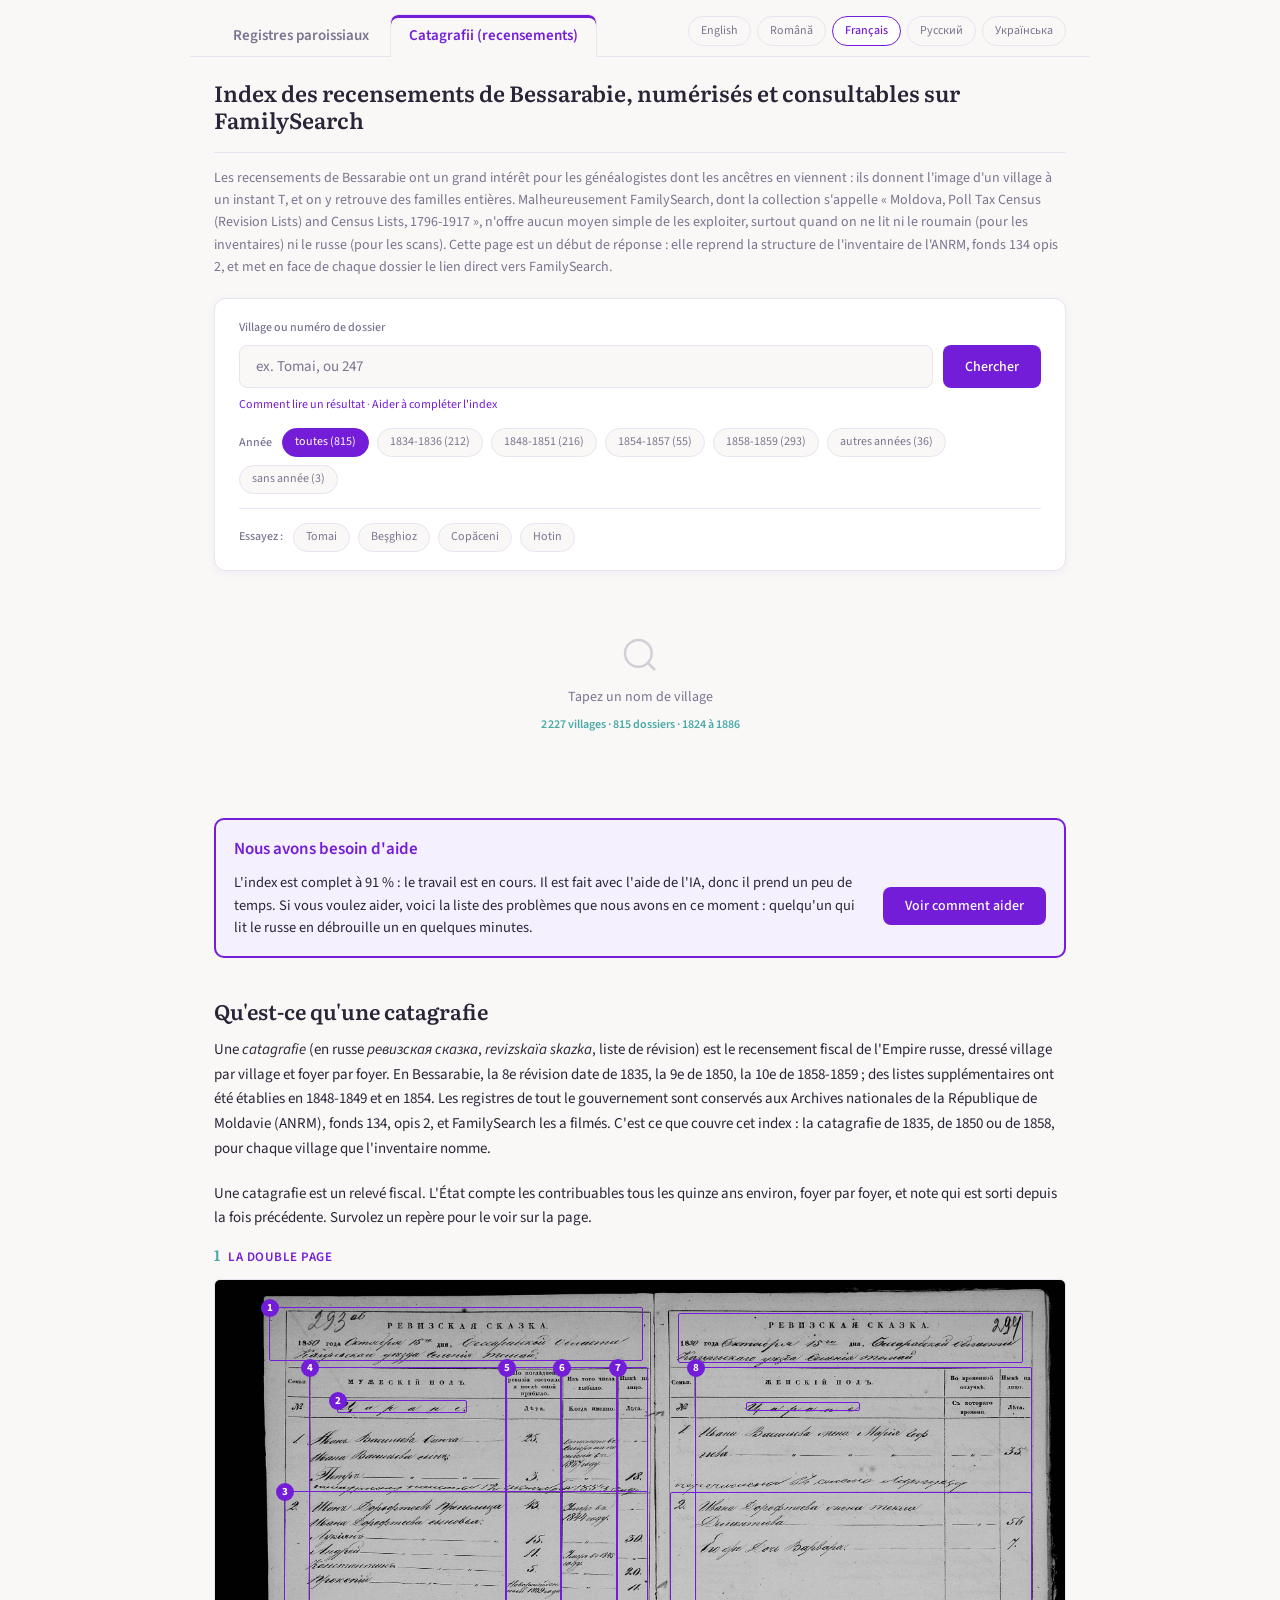
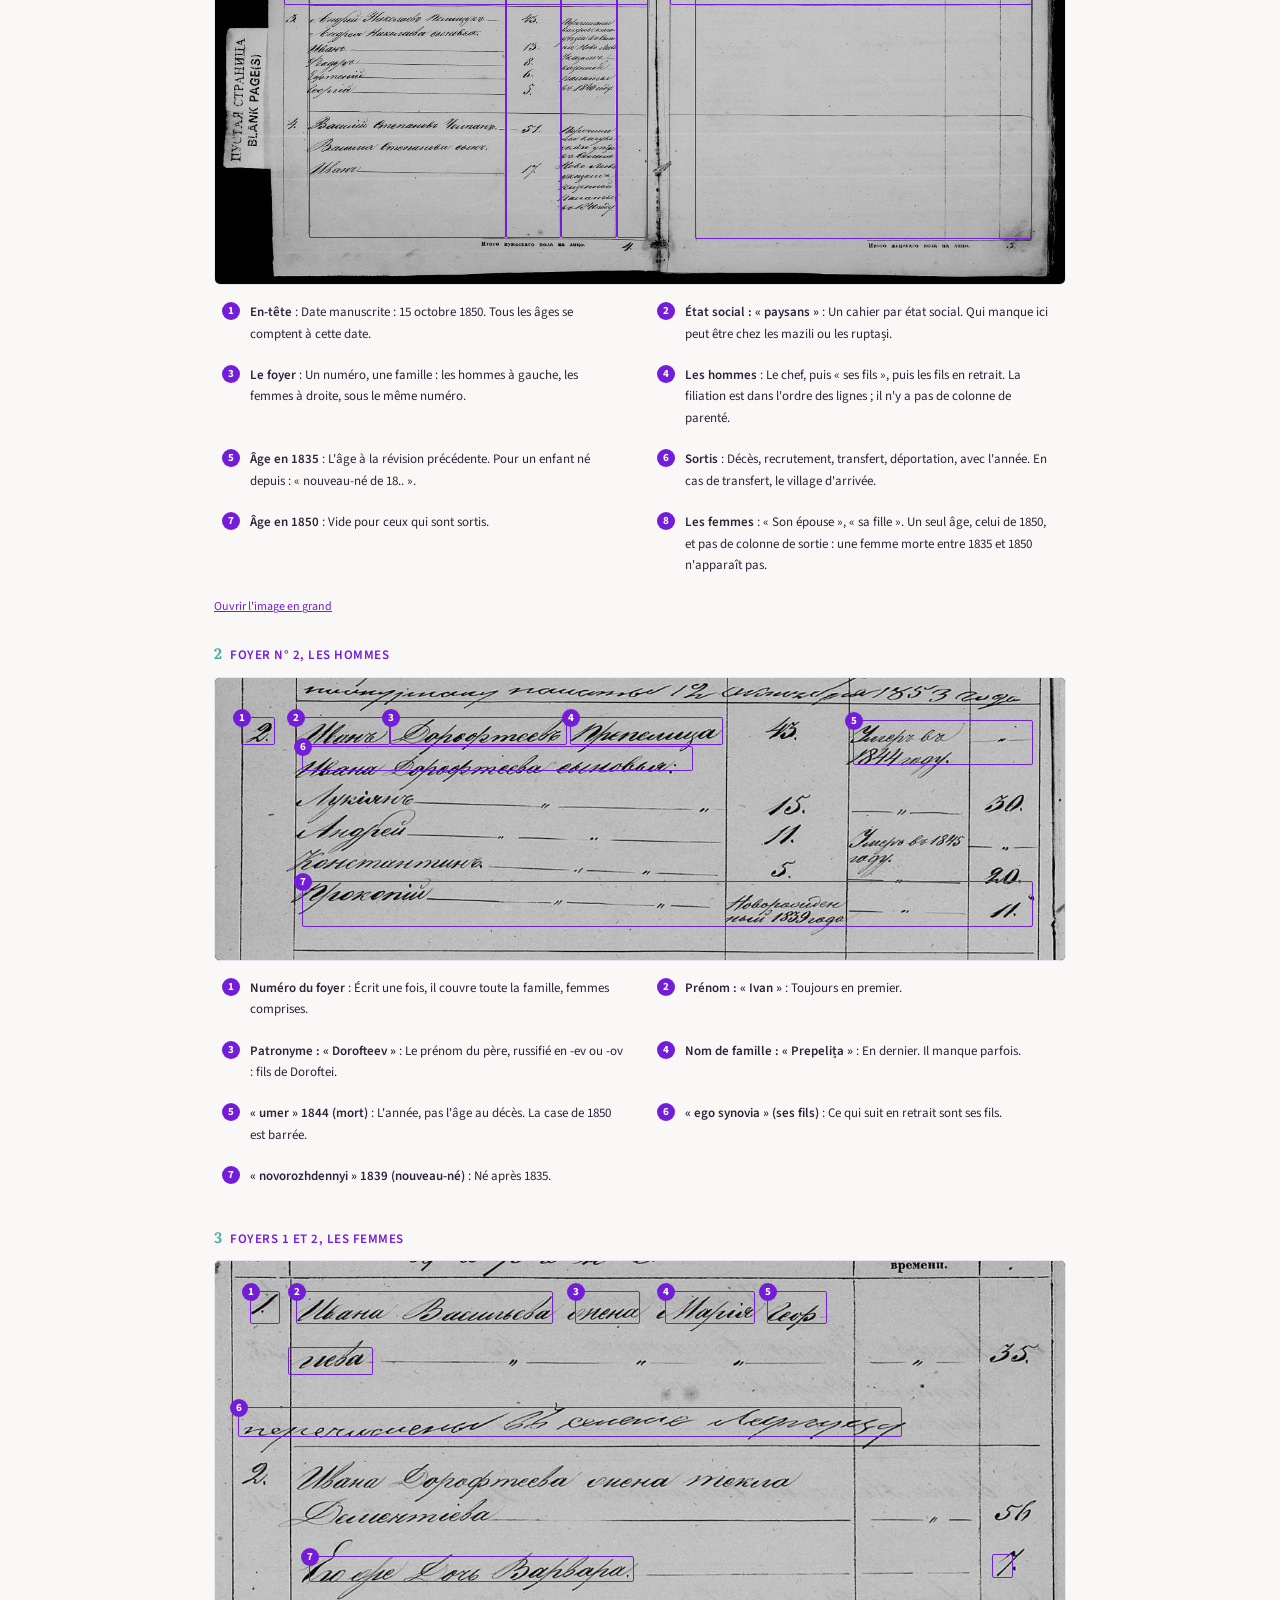
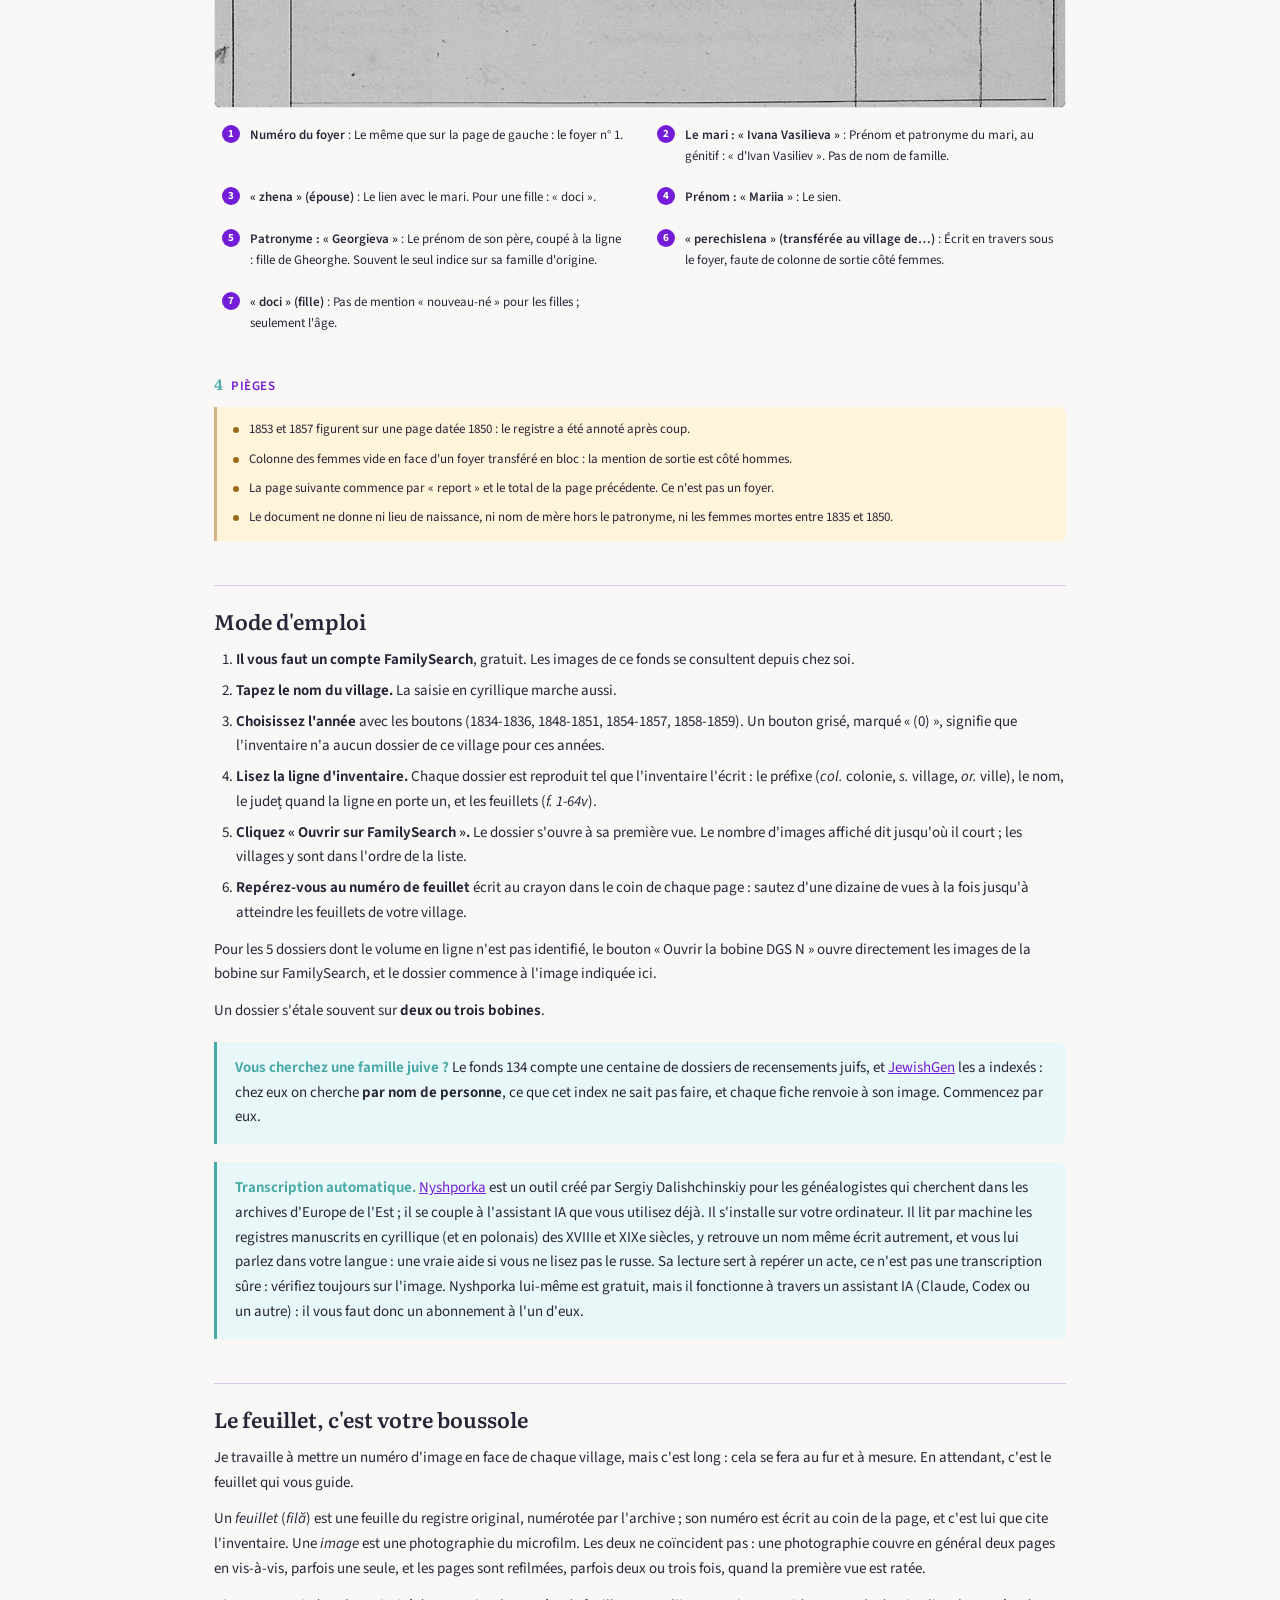
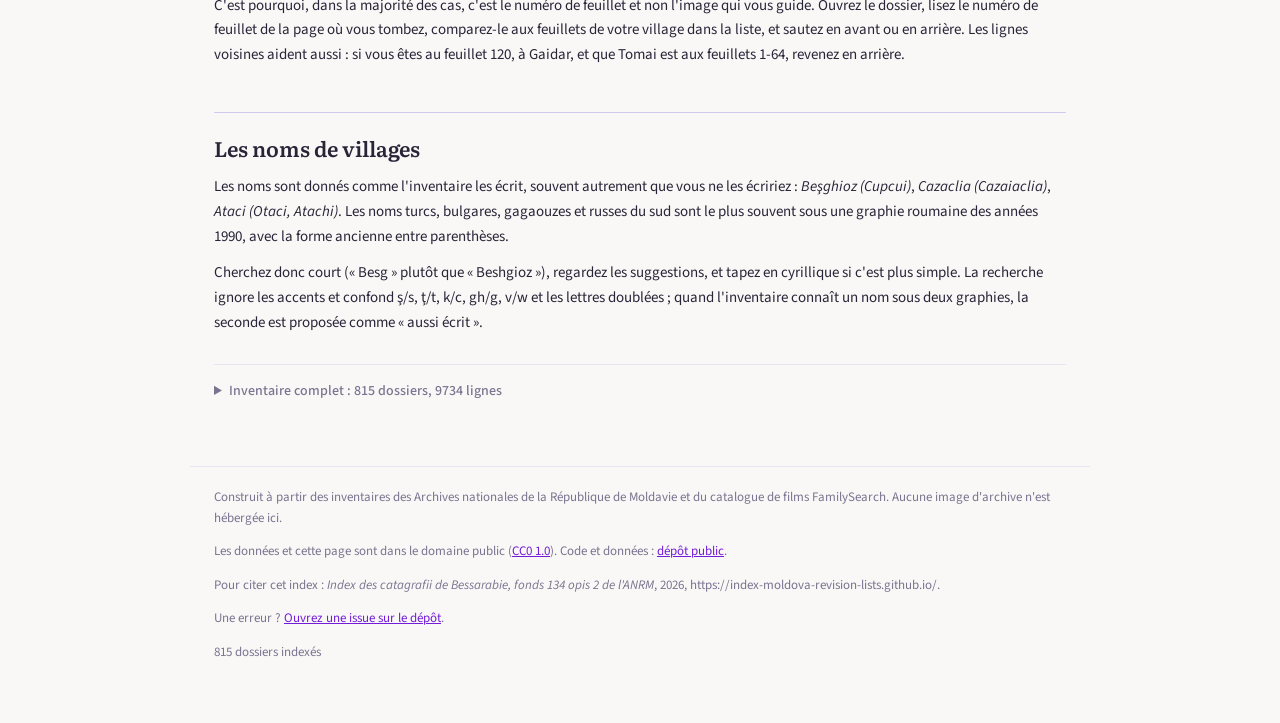
==== commit 40aee08c: "Onglets en haut de page vers le site jumeau des registres paroissiaux (fonds 211), à la place du ban" ====
--- a/fr.html
+++ b/fr.html
@@ -17,17 +17,19 @@
 <link rel="preconnect" href="https://fonts.googleapis.com">
 <link rel="preconnect" href="https://fonts.gstatic.com" crossorigin>
 <link href="https://fonts.googleapis.com/css2?family=Literata:opsz,wght@7..72,400;7..72,600&family=Source+Sans+3:wght@400;500;600&display=swap" rel="stylesheet">
-<link rel="stylesheet" href="style.css?v=96d4b957">
+<link rel="stylesheet" href="style.css?v=0c1f35e5">
 <script type="application/ld+json">{"@context":"https://schema.org","@type":"Dataset","name":"Index des recensements de Bessarabie, numérisés et consultables sur FamilySearch","description":"La collection FamilySearch ne se feuillette qu'image par image et l'inventaire est en roumain. Cet index vous mène de votre village au bon dossier, en un clic.","inLanguage":"fr","url":"https://index-moldova-revision-lists.github.io/fr.html","license":"https://creativecommons.org/publicdomain/zero/1.0/","isAccessibleForFree":true,"keywords":"catagrafie, ревизская сказка, ревізька казка, revision list, recensamant, poll tax census, Bessarabia, Basarabia, Moldova, ANRM, FamilySearch, genealogy, fond 134","temporalCoverage":"1824/1886","spatialCoverage":"Bessarabia (Republic of Moldova, Odesa and Chernivtsi oblasts, Ukraine)","isBasedOn":"National Archives of the Republic of Moldova, fond 134 opis 2","dateModified":"2026-10-25","distribution":[{"@type":"DataDownload","encodingFormat":"application/x-ndjson","contentUrl":"https://index-moldova-revision-lists.github.io/data/index.jsonl"},{"@type":"DataDownload","encodingFormat":"text/csv","contentUrl":"https://index-moldova-revision-lists.github.io/data/lignes.csv"},{"@type":"DataDownload","encodingFormat":"text/csv","contentUrl":"https://index-moldova-revision-lists.github.io/data/dossiers.csv"}],"sameAs":"https://github.com/index-moldova-revision-lists/index-moldova-revision-lists.github.io"}</script>
 </head>
 <body>
+<div class="barre">
+  <nav class="sites"><a href="https://index-moldova-parish-registers.github.io/fr.html" hreflang="fr">Registres paroissiaux</a><a href="fr.html" aria-current="page">Catagrafii (recensements)</a></nav>
+  <nav class="langues"><a href="index.html" hreflang="en">English</a> <a href="ro.html" hreflang="ro">Română</a> <a href="fr.html" aria-current='page' hreflang="fr">Français</a> <a href="ru.html" hreflang="ru">Русский</a> <a href="uk.html" hreflang="uk">Українська</a></nav>
+</div>
 <header class="entete">
   <div class="entete-titre">
     <h1>Index des recensements de Bessarabie, numérisés et consultables sur FamilySearch</h1>
   </div>
-  <nav class="langues"><a href="index.html" hreflang="en">English</a> <a href="ro.html" hreflang="ro">Română</a> <a href="fr.html" aria-current='page' hreflang="fr">Français</a> <a href="ru.html" hreflang="ru">Русский</a> <a href="uk.html" hreflang="uk">Українська</a></nav>
   <p class="chapeau">Les recensements de Bessarabie ont un grand intérêt pour les généalogistes dont les ancêtres en viennent : ils donnent l&#x27;image d&#x27;un village à un instant T, et on y retrouve des familles entières. Malheureusement FamilySearch, dont la collection s&#x27;appelle « Moldova, Poll Tax Census (Revision Lists) and Census Lists, 1796-1917 », n&#x27;offre aucun moyen simple de les exploiter, surtout quand on ne lit ni le roumain (pour les inventaires) ni le russe (pour les scans). Cette page est un début de réponse : elle reprend la structure de l&#x27;inventaire de l&#x27;ANRM, fonds 134 opis 2, et met en face de chaque dossier le lien direct vers FamilySearch.</p>
-  <p class="croise">Vous cherchez les registres paroissiaux (naissances, mariages, décès) de Bessarabie ? Voir l&#x27;<a href="https://index-moldova-parish-registers.github.io/fr.html" hreflang="fr">Index des registres paroissiaux de Bessarabie (ANRM, fonds 211)</a>.</p>
 </header>
 <main>
 <div class="search-box">
--- a/style.css
+++ b/style.css
@@ -716,7 +716,15 @@
 .debut-dossier { font-size: 13px; color: var(--teal); flex-basis: 100%; text-align: right; }
 @media (max-width: 700px) { .debut-dossier { text-align: left; } }
 
-/* Bandeau vers le site jumeau (catagrafii <-> fonds 211), 2026-10-18 */
-.croise { margin: 0 0 14px; font-size: 14px; padding: 8px 14px; border: 1px solid var(--border);
-  border-radius: 8px; background: var(--card); color: var(--dim); }
-.croise a { font-weight: 600; }
+/* Onglets du haut : les deux index (catagrafii et fonds 211), langues a
+   droite, titre dessous (Monica, 2026-10-25). Remplace le bandeau .croise. */
+.barre { max-width: 900px; margin: 0 auto; padding: 14px 24px 0; display: flex; flex-wrap: wrap-reverse;
+  justify-content: space-between; align-items: flex-end; gap: 10px 24px; border-bottom: 1px solid var(--border); }
+nav.sites { display: flex; gap: 2px; flex-wrap: wrap; margin-bottom: -1px; }
+nav.sites a { padding: 10px 18px 9px; font-weight: 600; font-size: 15px; color: var(--dim); text-decoration: none;
+  border: 1px solid transparent; border-bottom: 0; border-radius: 8px 8px 0 0; }
+nav.sites a:hover { color: var(--text); background: var(--card); text-decoration: none; }
+nav.sites a[aria-current] { color: var(--violet-txt); background: var(--bg); border-color: var(--border);
+  box-shadow: inset 0 3px 0 var(--violet); }
+.barre nav.langues { padding-bottom: 8px; }
+body:not(.page-aide) .entete { padding-top: 22px; }
